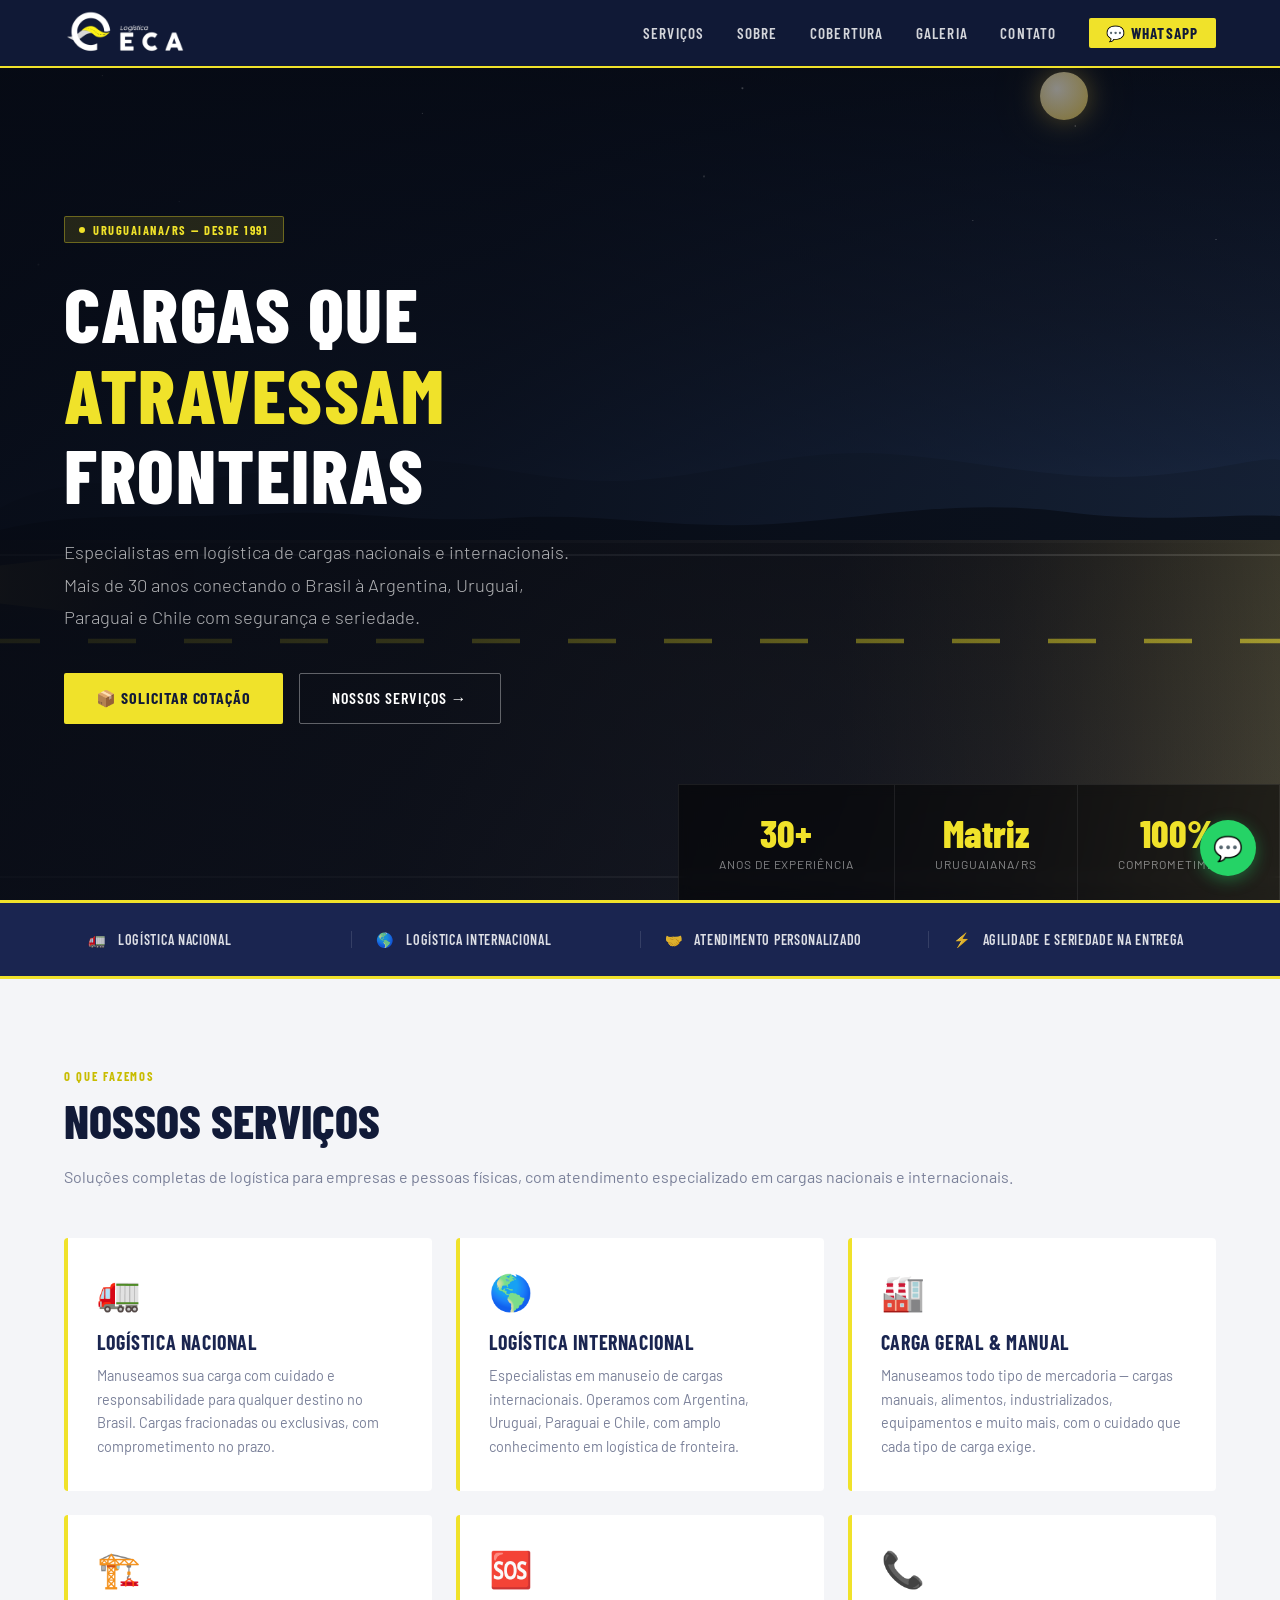
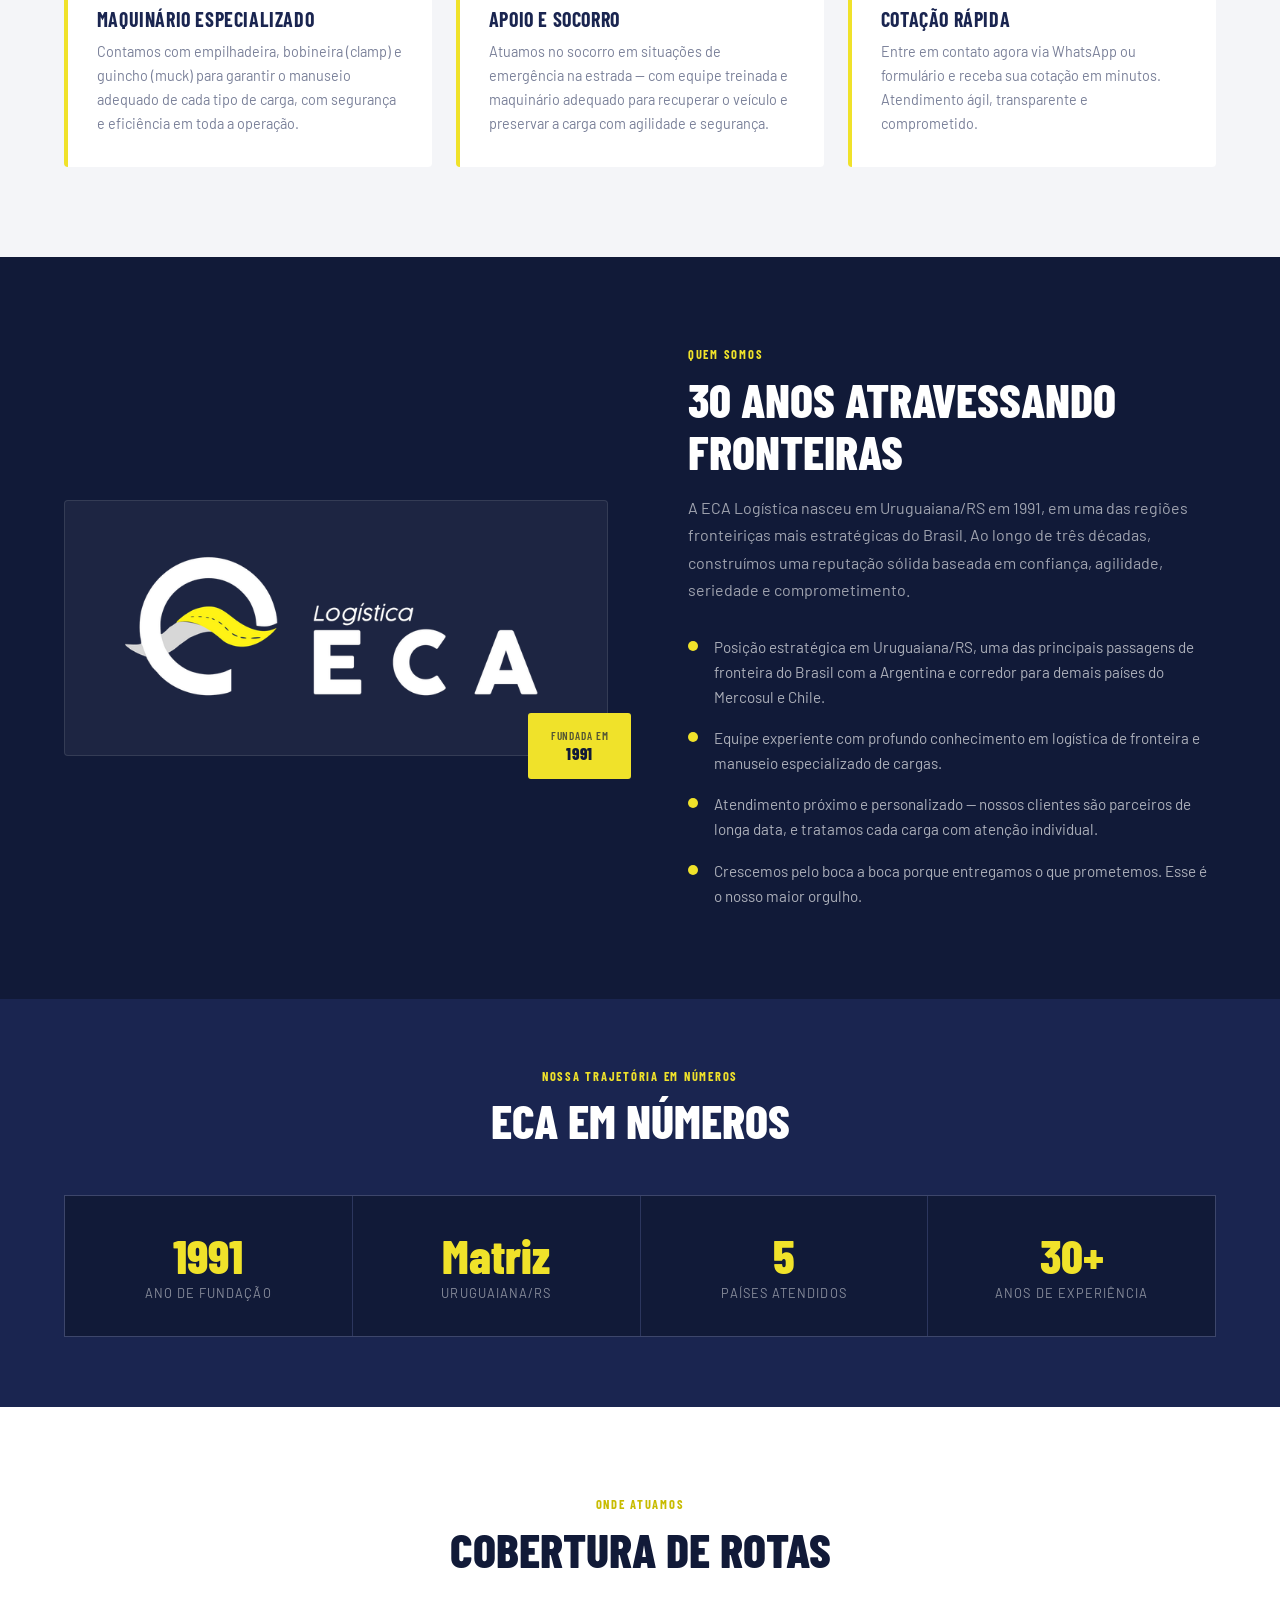
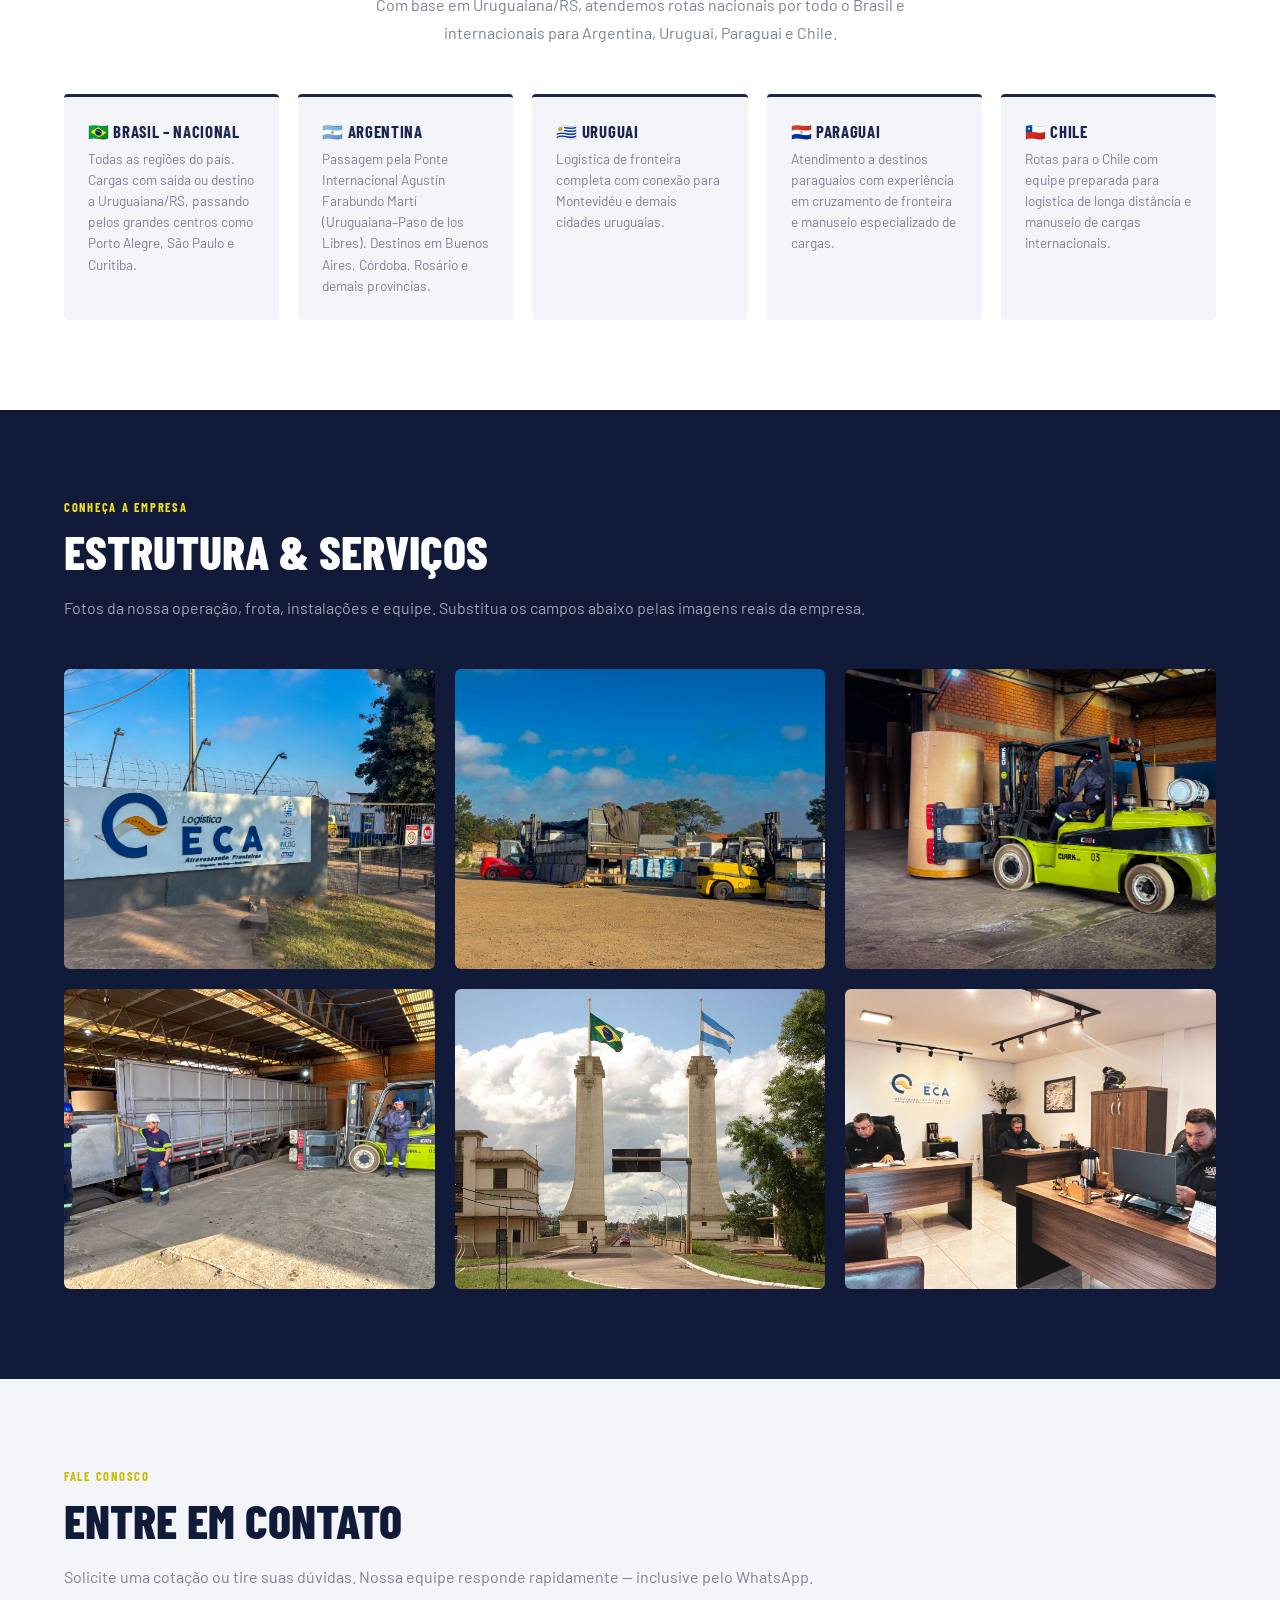
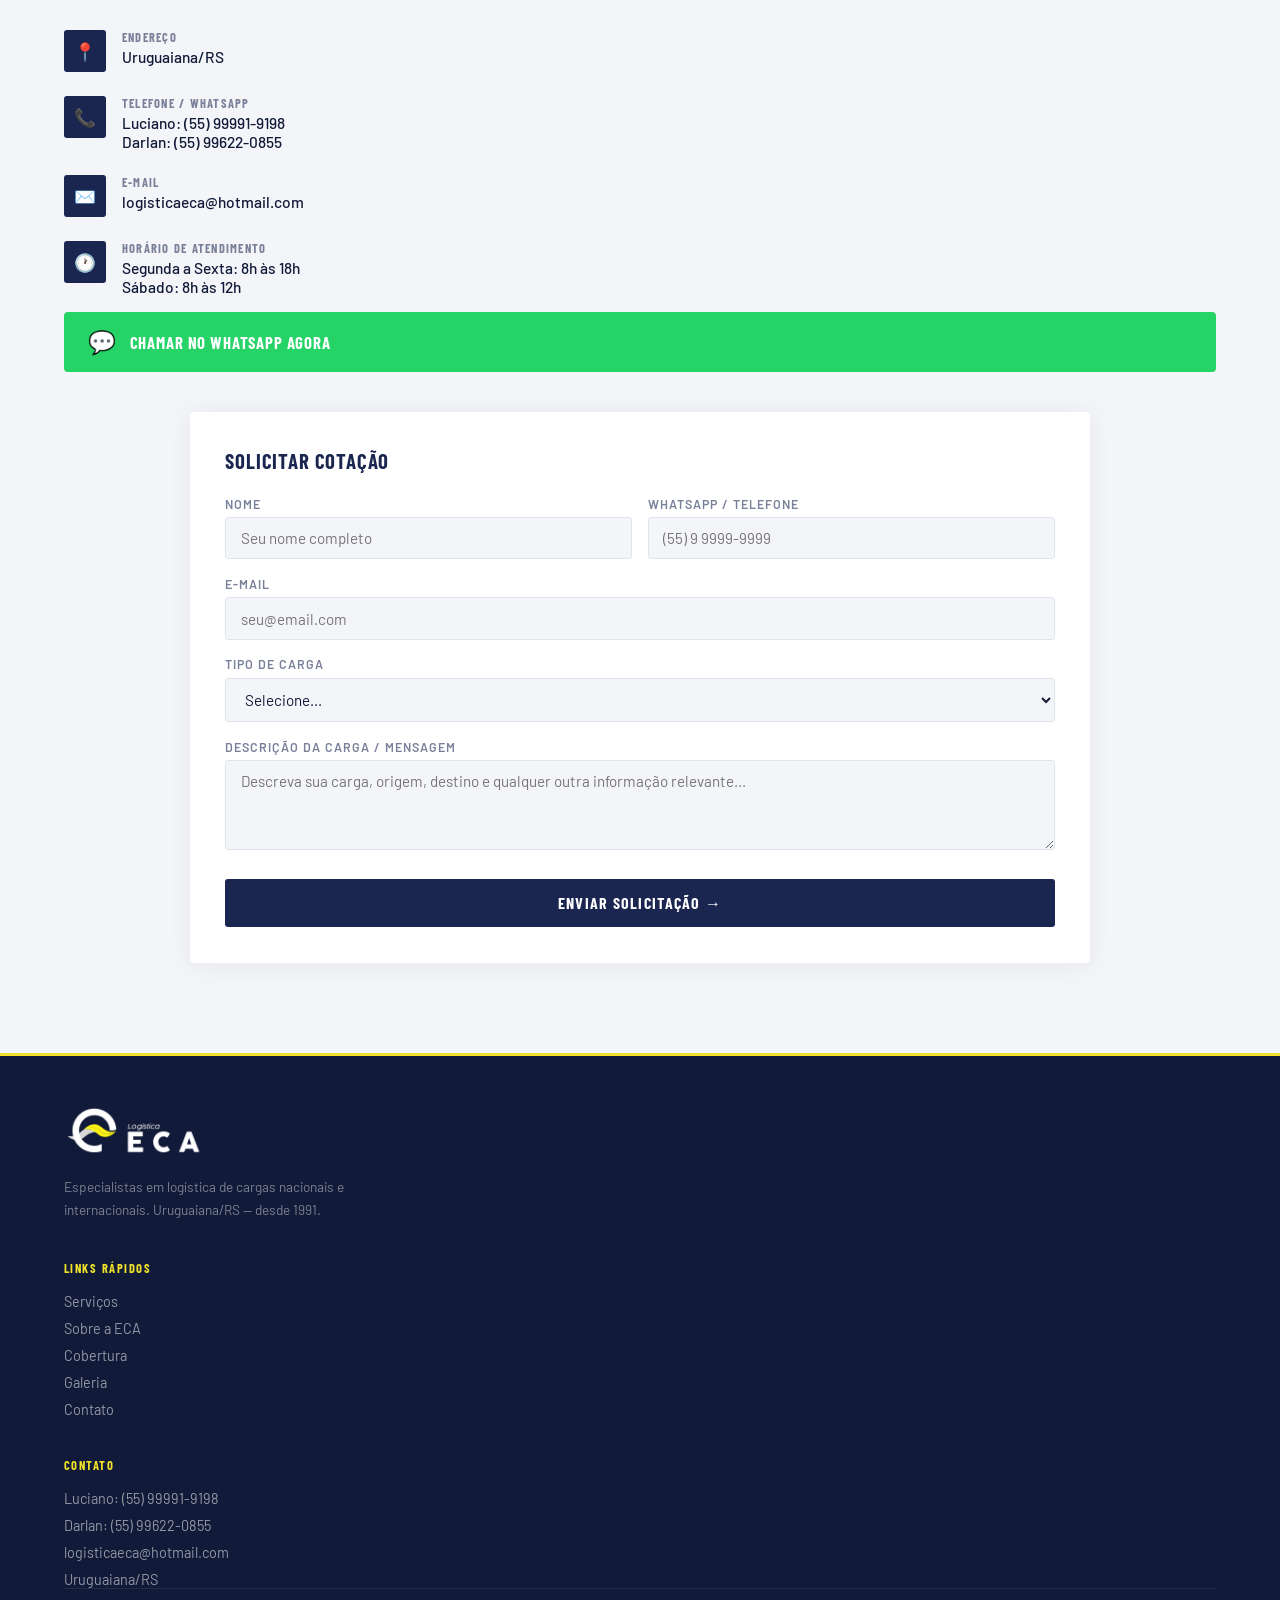
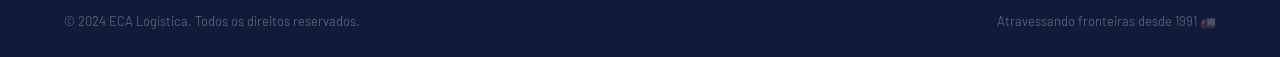
==== index.html @ 6922e38e "Update index.html" ====
<!DOCTYPE html>
<html lang="pt-BR">
<head>
<meta charset="UTF-8">
<meta name="viewport" content="width=device-width, initial-scale=1.0">
<title>ECA Logística – Atravessando Fronteiras desde 1991</title>
<link href="https://fonts.googleapis.com/css2?family=Barlow+Condensed:wght@400;600;700;800&family=Barlow:ital,wght@0,300;0,400;0,500;0,600;1,300&display=swap" rel="stylesheet">
<style>
  *, *::before, *::after { box-sizing: border-box; margin: 0; padding: 0; }
  :root {
    --navy: #1a2550;
    --navy-dark: #111a38;
    --navy-light: #253070;
    --yellow: #f0e22a;
    --yellow-dark: #c8bc00;
    --white: #ffffff;
    --text-muted: #7a8099;
    --bg-light: #f4f5f8;
  }
  html { scroll-behavior: smooth; }
  body { font-family: 'Barlow', sans-serif; color: var(--navy-dark); background: var(--white); overflow-x: hidden; }

  /* NAV */
  nav {
    position: fixed; top: 0; left: 0; right: 0; z-index: 100;
    background: rgba(17,26,56,0.97);
    backdrop-filter: blur(8px);
    display: flex; align-items: center; justify-content: space-between;
    padding: 0 5vw; height: 68px;
    border-bottom: 2px solid var(--yellow);
  }
  .nav-logo img { height: 44px; }
  .nav-links { display: flex; gap: 2rem; list-style: none; }
  .nav-links a { color: rgba(255,255,255,0.82); text-decoration: none; font-family: 'Barlow Condensed', sans-serif; font-size: 0.95rem; letter-spacing: 0.08em; text-transform: uppercase; font-weight: 600; transition: color 0.2s; }
  .nav-links a:hover { color: var(--yellow); }
  .nav-cta { background: var(--yellow); color: var(--navy-dark) !important; padding: 0.4rem 1.1rem; border-radius: 2px; font-weight: 700 !important; }
  .nav-cta:hover { background: var(--yellow-dark) !important; }

  /* HERO */
  .hero {
    min-height: 100vh;
    position: relative; overflow: hidden;
    display: flex; align-items: center;
    padding: 100px 5vw 60px;
    background: #0a0e1c;
  }

  /* Sky gradient - dusk */
  .hero-sky {
    position: absolute; inset: 0;
    background: linear-gradient(180deg,
      #060a14 0%,
      #0d1526 18%,
      #162035 35%,
      #1d2d4a 50%,
      #2b3d5c 62%,
      #4a5a72 70%,
      #7a6858 76%,
      #b07840 80%,
      #d08830 83%,
      #e89028 86%,
      #c06818 89%,
      #7a3010 93%,
      #2a1008 97%,
      #0a0e1c 100%
    );
  }

  /* Stars */
  .hero-stars {
    position: absolute; top: 0; left: 0; right: 0; height: 70%;
    background-image:
      radial-gradient(1px 1px at 8% 12%, rgba(255,255,255,0.85) 0%, transparent 100%),
      radial-gradient(1.5px 1.5px at 19% 6%, rgba(255,255,255,0.7) 0%, transparent 100%),
      radial-gradient(1px 1px at 33% 18%, rgba(255,255,255,0.9) 0%, transparent 100%),
      radial-gradient(1px 1px at 47% 4%, rgba(255,255,255,0.65) 0%, transparent 100%),
      radial-gradient(1.5px 1.5px at 58% 14%, rgba(255,255,255,0.8) 0%, transparent 100%),
      radial-gradient(1px 1px at 71% 9%, rgba(255,255,255,0.6) 0%, transparent 100%),
      radial-gradient(1px 1px at 84% 20%, rgba(255,255,255,0.75) 0%, transparent 100%),
      radial-gradient(1px 1px at 92% 7%, rgba(255,255,255,0.7) 0%, transparent 100%),
      radial-gradient(1px 1px at 14% 32%, rgba(255,255,255,0.5) 0%, transparent 100%),
      radial-gradient(1.5px 1.5px at 55% 28%, rgba(255,255,255,0.6) 0%, transparent 100%),
      radial-gradient(1px 1px at 76% 35%, rgba(255,255,255,0.45) 0%, transparent 100%),
      radial-gradient(1px 1px at 38% 10%, rgba(255,255,255,0.8) 0%, transparent 100%),
      radial-gradient(1px 1px at 95% 38%, rgba(255,255,255,0.5) 0%, transparent 100%),
      radial-gradient(1.5px 1.5px at 3% 42%, rgba(255,255,255,0.55) 0%, transparent 100%),
      radial-gradient(1px 1px at 27% 48%, rgba(255,255,255,0.35) 0%, transparent 100%);
  }

  /* Moon */
  .hero-moon {
    position: absolute;
    top: 8%; right: 15%;
    width: 48px; height: 48px;
    border-radius: 50%;
    background: radial-gradient(circle at 35% 35%, #fff9e8, #e8c848);
    box-shadow: 0 0 25px rgba(240,200,72,0.5), 0 0 55px rgba(240,200,72,0.2);
  }

  /* Hills silhouette */
  .hero-hills {
    position: absolute;
    bottom: 38%; left: 0; right: 0;
    height: 160px;
    pointer-events: none;
  }
  .hero-hills svg { width: 100%; height: 100%; }

  /* ── ROAD (lateral view, horizontal) ── */
  .hero-road {
    position: absolute;
    bottom: 0; left: 0; right: 0;
    height: 40%;
  }

  /* Asphalt */
  .road-asphalt {
    position: absolute; inset: 0;
    background: linear-gradient(180deg,
      #1c1c20 0%,
      #222226 35%,
      #282830 100%
    );
  }

  /* Top edge of road - subtle curb line */
  .road-asphalt::before {
    content: '';
    position: absolute;
    top: 0; left: 0; right: 0;
    height: 3px;
    background: linear-gradient(90deg, transparent, rgba(255,255,255,0.06) 20%, rgba(255,255,255,0.08) 50%, rgba(255,255,255,0.06) 80%, transparent);
  }

  /* White edge line (shoulder) - top of road */
  .road-line-top {
    position: absolute;
    top: 4%; left: 0; right: 0;
    height: 2px;
    background: rgba(255,255,255,0.20);
  }

  /* White edge line bottom */
  .road-line-bottom {
    position: absolute;
    bottom: 6%; left: 0; right: 0;
    height: 2px;
    background: rgba(255,255,255,0.14);
  }

  /* Center dashes - HORIZONTAL, scrolling right to left */
  .road-dashes {
    position: absolute;
    top: 28%; transform: translateY(-50%);
    left: 0; right: 0;
    height: 5px;
    overflow: hidden;
  }
  .road-dashes::before {
    content: '';
    position: absolute;
    top: 0; left: -200px; right: 0;
    height: 100%;
    background: repeating-linear-gradient(
      90deg,
      var(--yellow) 0px, var(--yellow) 48px,
      transparent 48px, transparent 96px
    );
    animation: dashScrollH 0.55s linear infinite;
    opacity: 0.88;
  }
  @keyframes dashScrollH {
    0%   { transform: translateX(0); }
    100% { transform: translateX(-96px); }
  }

  /* Headlight glow on road surface ahead of truck */
  .road-headlight-glow {
    position: absolute;
    top: 0; bottom: 0;
    right: 0;
    width: 35%;
    background: linear-gradient(90deg,
      transparent 0%,
      rgba(255,210,80,0.06) 40%,
      rgba(255,220,100,0.14) 70%,
      rgba(255,230,120,0.22) 100%
    );
  }

  /* ── TRUCK ── */
  .truck-scene {
    position: absolute;
    bottom: 29%;
    left: -520px;
    width: 480px;
    animation: truckDriveH 13s linear infinite;
    filter: drop-shadow(0 8px 18px rgba(0,0,0,0.75)) drop-shadow(2px 0 10px rgba(255,180,60,0.2));
  }

  @keyframes truckDriveH {
    0%   { left: -520px; }
    100% { left: 105%; }
  }

  /* Headlight cone projecting forward (to the right) */
  .truck-headlight-beam {
    position: absolute;
    right: -220px;
    top: 22%;
    width: 240px;
    height: 80px;
    background: linear-gradient(90deg,
      rgba(255,230,110,0.5) 0%,
      rgba(255,218,90,0.22) 30%,
      rgba(255,200,70,0.08) 65%,
      transparent 100%
    );
    clip-path: polygon(0 35%, 100% 0%, 100% 100%, 0 65%);
    animation: beamPulse 0.14s ease-in-out infinite alternate;
  }
  @keyframes beamPulse { from { opacity: 0.85; } to { opacity: 1; } }

  /* Wheel spin */
  .wheel-spin {
    animation: spinW 0.3s linear infinite;
    transform-origin: center center;
  }
  @keyframes spinW { from { transform: rotate(0deg); } to { transform: rotate(360deg); } }

  /* Hero overlay for text readability */
  .hero-overlay {
    position: absolute; inset: 0;
    background: linear-gradient(100deg,
      rgba(6,10,20,0.92) 0%,
      rgba(6,10,20,0.78) 38%,
      rgba(6,10,20,0.25) 100%
    );
  }

  .hero-content { position: relative; z-index: 2; max-width: 640px; }
  .hero-badge { display: inline-flex; align-items: center; gap: 0.5rem; background: rgba(240,226,42,0.12); border: 1px solid rgba(240,226,42,0.35); color: var(--yellow); font-family: "Barlow Condensed", sans-serif; font-size: 0.78rem; letter-spacing: 0.12em; text-transform: uppercase; padding: 0.35rem 0.9rem; border-radius: 2px; margin-bottom: 1.8rem; font-weight: 700; }
  .hero-badge::before { content: ""; display: block; width: 6px; height: 6px; border-radius: 50%; background: var(--yellow); }
  .hero h1 { font-family: "Barlow Condensed", sans-serif; font-size: clamp(2.8rem, 6vw, 5rem); font-weight: 800; color: var(--white); line-height: 1.05; margin-bottom: 1.4rem; text-transform: uppercase; letter-spacing: 0.02em; }
  .hero h1 span { color: var(--yellow); }
  .hero p { font-size: clamp(1rem, 2vw, 1.15rem); color: rgba(255,255,255,0.68); line-height: 1.75; margin-bottom: 2.5rem; max-width: 520px; font-weight: 300; }
  .hero-actions { display: flex; gap: 1rem; flex-wrap: wrap; }
  .btn-primary { display: inline-flex; align-items: center; gap: 0.5rem; background: var(--yellow); color: var(--navy-dark); font-family: "Barlow Condensed", sans-serif; font-weight: 700; font-size: 1rem; letter-spacing: 0.06em; text-transform: uppercase; padding: 0.9rem 2rem; text-decoration: none; border-radius: 2px; transition: background 0.2s, transform 0.15s; }
  .btn-primary:hover { background: var(--yellow-dark); transform: translateY(-2px); }
  .btn-outline { display: inline-flex; align-items: center; gap: 0.5rem; background: transparent; border: 1.5px solid rgba(255,255,255,0.35); color: var(--white); font-family: "Barlow Condensed", sans-serif; font-weight: 600; font-size: 1rem; letter-spacing: 0.06em; text-transform: uppercase; padding: 0.9rem 2rem; text-decoration: none; border-radius: 2px; transition: border-color 0.2s, color 0.2s; }
  .btn-outline:hover { border-color: var(--yellow); color: var(--yellow); }
  .hero-stats { position: absolute; bottom: 0; right: 0; z-index: 2; display: flex; background: rgba(0,0,0,0.5); border-top: 1px solid rgba(255,255,255,0.08); border-left: 1px solid rgba(255,255,255,0.08); backdrop-filter: blur(6px); }
  .hero-stat { padding: 1.8rem 2.5rem; border-right: 1px solid rgba(255,255,255,0.08); text-align: center; }
  .hero-stat strong { display: block; font-family: "Barlow Condensed", sans-serif; font-size: 2.4rem; font-weight: 800; color: var(--yellow); line-height: 1; }
  .hero-stat span { font-size: 0.75rem; color: rgba(255,255,255,0.5); letter-spacing: 0.08em; text-transform: uppercase; font-weight: 400; display: block; margin-top: 0.3rem; }

  /* STRIP */
  .strip { background: var(--navy); padding: 28px 5vw; display: flex; gap: 0; overflow-x: auto; border-top: 3px solid var(--yellow); border-bottom: 3px solid var(--yellow); }
  .strip-item { display: flex; align-items: center; gap: 0.7rem; flex: 1; min-width: 160px; padding: 0 1.5rem; border-right: 1px solid rgba(255,255,255,0.12); }
  .strip-item:last-child { border-right: none; }
  .strip-icon { font-size: 1.5rem; flex-shrink: 0; }
  .strip-item span { font-family: 'Barlow Condensed', sans-serif; font-weight: 600; font-size: 0.88rem; text-transform: uppercase; letter-spacing: 0.05em; color: rgba(255,255,255,0.85); }

  /* SECTIONS */
  section { padding: 90px 5vw; }
  .section-label { font-family: 'Barlow Condensed', sans-serif; font-size: 0.78rem; letter-spacing: 0.14em; text-transform: uppercase; font-weight: 700; color: var(--yellow-dark); margin-bottom: 0.7rem; }
  .section-title { font-family: 'Barlow Condensed', sans-serif; font-size: clamp(2rem, 4vw, 3rem); font-weight: 800; color: var(--navy-dark); text-transform: uppercase; line-height: 1.1; margin-bottom: 1rem; }
  .section-title.light { color: var(--white); }
  .section-label.light { color: var(--yellow); }
  .section-sub { color: var(--text-muted); font-size: 1rem; line-height: 1.7; }
  .section-sub.light { color: rgba(255,255,255,0.6); }

  /* SERVIÇOS */
  #servicos { background: var(--bg-light); }
  .services-grid { display: grid; grid-template-columns: repeat(3, 1fr); gap: 1.5rem; margin-top: 3rem; }
  .service-card { background: var(--white); border-radius: 4px; padding: 2rem 1.8rem; border-left: 4px solid var(--yellow); transition: transform 0.2s, box-shadow 0.2s; }
  .service-card:hover { transform: translateY(-4px); box-shadow: 0 12px 32px rgba(26,37,80,0.12); }
  .service-icon { font-size: 2.2rem; margin-bottom: 1rem; display: block; }
  .service-card h3 { font-family: 'Barlow Condensed', sans-serif; font-size: 1.25rem; font-weight: 700; text-transform: uppercase; color: var(--navy); margin-bottom: 0.6rem; letter-spacing: 0.03em; }
  .service-card p { font-size: 0.9rem; color: var(--text-muted); line-height: 1.65; }

  /* SOBRE */
  #sobre { background: var(--navy-dark); display: grid; grid-template-columns: 1fr 1fr; gap: 5vw; align-items: center; padding: 90px 5vw; }
  .sobre-logo-block { background: rgba(255,255,255,0.05); border: 1px solid rgba(255,255,255,0.1); border-radius: 4px; padding: 3rem; display: flex; align-items: center; justify-content: center; position: relative; }
  .sobre-logo-block img { max-width: 100%; max-height: 180px; }
  .sobre-badge { position: absolute; bottom: -1.5rem; right: -1.5rem; background: var(--yellow); color: var(--navy-dark); font-family: 'Barlow Condensed', sans-serif; font-weight: 800; font-size: 1.05rem; text-transform: uppercase; letter-spacing: 0.05em; padding: 1rem 1.4rem; border-radius: 3px; line-height: 1.2; text-align: center; }
  .sobre-badge small { display: block; font-size: 0.7rem; font-weight: 600; letter-spacing: 0.08em; opacity: 0.7; }
  .sobre-text { padding-left: 1rem; }
  .sobre-items { margin-top: 2rem; display: flex; flex-direction: column; gap: 1rem; }
  .sobre-item { display: flex; gap: 1rem; align-items: flex-start; }
  .sobre-dot { width: 10px; height: 10px; background: var(--yellow); border-radius: 50%; flex-shrink: 0; margin-top: 6px; }
  .sobre-item p { color: rgba(255,255,255,0.65); font-size: 0.95rem; line-height: 1.65; }

  /* DESTAQUES */
  #destaques { background: var(--navy); padding: 70px 5vw; }
  .destaques-grid { display: grid; grid-template-columns: repeat(4, 1fr); gap: 1px; background: rgba(255,255,255,0.08); margin-top: 3rem; border: 1px solid rgba(255,255,255,0.08); }
  .dest-item { background: var(--navy-dark); padding: 2.2rem 1.8rem; text-align: center; }
  .dest-number { font-family: 'Barlow Condensed', sans-serif; font-size: 3rem; font-weight: 800; color: var(--yellow); line-height: 1; }
  .dest-label { font-size: 0.8rem; color: rgba(255,255,255,0.5); letter-spacing: 0.08em; text-transform: uppercase; margin-top: 0.4rem; }

  /* COBERTURA */
  #cobertura { background: var(--white); text-align: center; }
  .cobertura-intro { max-width: 560px; margin: 0 auto; }
  .cobertura-grid { display: grid; grid-template-columns: repeat(auto-fit, minmax(200px, 1fr)); gap: 1.2rem; margin-top: 3rem; text-align: left; }
  .cob-card { background: var(--bg-light); border-radius: 4px; padding: 1.5rem; border-top: 3px solid var(--navy); transition: border-color 0.2s; }
  .cob-card:hover { border-color: var(--yellow-dark); }
  .cob-card h4 { font-family: 'Barlow Condensed', sans-serif; font-weight: 700; font-size: 1.05rem; text-transform: uppercase; letter-spacing: 0.04em; color: var(--navy); margin-bottom: 0.4rem; }
  .cob-card p { font-size: 0.85rem; color: var(--text-muted); line-height: 1.55; }

  /* CONTATO */
  #contato { background: var(--bg-light); }
  .contato-wrap{
    display:flex;
    flex-direction:column;
    gap:40px;
    margin-top:40px;
}

.contact-info{
    width:100%;
}

.contact-form{
    width:100%;
    max-width:900px;
    margin:0 auto;
}
  .contact-info { display: flex; flex-direction: column; gap: 1.5rem; }
  .contact-item { display: flex; gap: 1rem; align-items: flex-start; }
  .contact-icon { width: 42px; height: 42px; background: var(--navy); border-radius: 3px; display: flex; align-items: center; justify-content: center; font-size: 1.1rem; flex-shrink: 0; }
  .contact-item h4 { font-family: 'Barlow Condensed', sans-serif; font-size: 0.78rem; text-transform: uppercase; letter-spacing: 0.1em; font-weight: 700; color: var(--text-muted); margin-bottom: 0.2rem; }
  .contact-item a, .contact-item p { color: var(--navy-dark); text-decoration: none; font-weight: 500; font-size: 0.97rem; }
  .contact-item a:hover { color: var(--navy-light); text-decoration: underline; }
  .contact-form { background: var(--white); border-radius: 4px; padding: 2.2rem; box-shadow: 0 2px 24px rgba(26,37,80,0.07); }
  .contact-form h3 { font-family: 'Barlow Condensed', sans-serif; font-size: 1.3rem; font-weight: 700; text-transform: uppercase; letter-spacing: 0.04em; color: var(--navy); margin-bottom: 1.5rem; }
  .form-group { margin-bottom: 1.1rem; }
  .form-group label { display: block; font-size: 0.78rem; text-transform: uppercase; letter-spacing: 0.08em; font-weight: 600; color: var(--text-muted); margin-bottom: 0.4rem; }
  .form-group input, .form-group select, .form-group textarea { width: 100%; padding: 0.7rem 0.9rem; border: 1.5px solid #e2e4ed; border-radius: 3px; font-family: 'Barlow', sans-serif; font-size: 0.95rem; color: var(--navy-dark); background: var(--bg-light); outline: none; transition: border-color 0.2s; }
  .form-group input:focus, .form-group select:focus, .form-group textarea:focus { border-color: var(--navy); background: var(--white); }
  .form-group textarea { resize: vertical; min-height: 90px; }
  .form-row { display: grid; grid-template-columns: 1fr 1fr; gap: 1rem; }
  .btn-submit { width: 100%; background: var(--navy); color: var(--white); border: none; cursor: pointer; font-family: 'Barlow Condensed', sans-serif; font-weight: 700; font-size: 1rem; letter-spacing: 0.08em; text-transform: uppercase; padding: 0.9rem; border-radius: 3px; transition: background 0.2s; margin-top: 0.5rem; }
  .btn-submit:hover { background: var(--navy-light); }
  .whatsapp-cta { display: flex; align-items: center; gap: 0.8rem; background: #25d366; color: white; text-decoration: none; padding: 1rem 1.5rem; border-radius: 4px; font-family: 'Barlow Condensed', sans-serif; font-weight: 700; font-size: 1.05rem; text-transform: uppercase; letter-spacing: 0.05em; transition: background 0.2s, transform 0.15s; margin-top: 1rem; }
  .whatsapp-cta:hover { background: #1ebe5a; transform: translateY(-2px); }
  .whatsapp-cta .wa-icon { font-size: 1.4rem; }


  /* ── GALERIA ── */
  #galeria { background: var(--navy-dark); padding: 90px 5vw; }

  .galeria-grid {
  display: grid;
  grid-template-columns: repeat(3, 1fr);
  gap: 20px;
  margin-top: 3rem;
}

.gal-card {
  position: relative;
  overflow: hidden;
  border-radius: 6px;
  background: #1a2445;
  height: 300px;
}

.gal-card img{
  width:100%;
  height:100%;
  object-fit:cover;
  display:block;
}

  /* Featured card takes 2 columns */
  .gal-card.featured {
    grid-column: span 2;
    aspect-ratio: 16/9;
  }

  .gal-card-inner {
    width: 100%; height: 100%;
    display: flex; align-items: center; justify-content: center;
    flex-direction: column;
    gap: 0.6rem;
    background: linear-gradient(135deg, #1a2548 0%, #0e1830 100%);
    border: 2px dashed rgba(255,255,255,0.1);
    transition: border-color 0.2s, background 0.2s;
    position: relative;
  }

  .gal-card:hover .gal-card-inner {
    border-color: rgba(240,226,42,0.3);
    background: linear-gradient(135deg, #1e2c54 0%, #12203c 100%);
  }

  .gal-card-inner .gal-icon { font-size: 2.2rem; opacity: 0.5; }
  .gal-card-inner .gal-label {
    font-family: 'Barlow Condensed', sans-serif;
    font-size: 0.75rem;
    font-weight: 600;
    text-transform: uppercase;
    letter-spacing: 0.1em;
    color: rgba(255,255,255,0.35);
    text-align: center;
    padding: 0 1rem;
  }
  .gal-card-inner .gal-sublabel {
    font-size: 0.68rem;
    color: rgba(255,255,255,0.2);
    font-style: italic;
  }

  /* Yellow accent on bottom */
  .gal-card-inner::after {
    content: '';
    position: absolute;
    bottom: 0; left: 0; right: 0;
    height: 3px;
    background: var(--yellow);
    opacity: 0.35;
    transition: opacity 0.2s;
  }
  .gal-card:hover .gal-card-inner::after { opacity: 0.7; }

  .galeria-note {
    margin-top: 1.5rem;
    text-align: center;
    font-size: 0.82rem;
    color: rgba(255,255,255,0.3);
    font-style: italic;
  }

  @media (max-width: 768px) {
    .galeria-grid { grid-template-columns: repeat(2, 1fr); }
    .gal-card.featured { grid-column: span 2; }
  }

  /* FOOTER */
  footer { background: var(--navy-dark); padding: 50px 5vw 28px; border-top: 3px solid var(--yellow); }
  .footer-top{
    display:flex;
    flex-direction:column;
    gap:40px;
}
  .footer-brand img { height: 50px; margin-bottom: 1rem; }
  .footer-brand p { font-size: 0.85rem; color: rgba(255,255,255,0.45); line-height: 1.7; max-width: 280px; }
  .footer-col h5 { font-family: 'Barlow Condensed', sans-serif; font-size: 0.78rem; letter-spacing: 0.12em; text-transform: uppercase; font-weight: 700; color: var(--yellow); margin-bottom: 1rem; }
  .footer-col ul { list-style: none; display: flex; flex-direction: column; gap: 0.5rem; }
  .footer-col a { color: rgba(255,255,255,0.55); text-decoration: none; font-size: 0.9rem; transition: color 0.2s; }
  .footer-col a:hover { color: var(--white); }
  .footer-bottom { border-top: 1px solid rgba(255,255,255,0.08); padding-top: 1.5rem; display: flex; align-items: center; justify-content: space-between; flex-wrap: wrap; gap: 0.5rem; }
  .footer-bottom p { font-size: 0.8rem; color: rgba(255,255,255,0.3); }

  /* FLOATING WA */
  .floating-wa { position: fixed; bottom: 24px; right: 24px; z-index: 999; background: #25d366; color: white; width: 56px; height: 56px; border-radius: 50%; display: flex; align-items: center; justify-content: center; font-size: 1.5rem; text-decoration: none; box-shadow: 0 4px 16px rgba(37,211,102,0.4); transition: transform 0.2s; }
  .floating-wa:hover { transform: scale(1.1); }

  /* ANIMATIONS */
  @keyframes fadeUp { from { opacity: 0; transform: translateY(30px); } to { opacity: 1; transform: translateY(0); } }
  .hero-badge { animation: fadeUp 0.6s ease both; }
  .hero h1 { animation: fadeUp 0.6s 0.15s ease both; }
  .hero p { animation: fadeUp 0.6s 0.3s ease both; }
  .hero-actions { animation: fadeUp 0.6s 0.45s ease both; }

  /* RESPONSIVE */
  @media (max-width: 768px) {
    nav { padding: 0 4vw; }
    .nav-links { display: none; }
    #sobre { grid-template-columns: 1fr; }
    .sobre-visual { display: none; }
    .contato-wrap { grid-template-columns: 1fr; gap: 2rem; }
    .footer-top { grid-template-columns: 1fr; gap: 2rem; }
    .destaques-grid { grid-template-columns: repeat(2, 1fr); }
    .hero-stats { position: static; margin-top: 3rem; }
    .form-row { grid-template-columns: 1fr; }
    .truck-scene { width: 280px; }
  }
</style>
</head>
<body>

<!-- NAV -->
<nav>
  <div class="nav-logo">
    <img src="[data-uri]" alt="ECA Logística">
  </div>
  <ul class="nav-links">
    <li><a href="#servicos">Serviços</a></li>
    <li><a href="#sobre">Sobre</a></li>
    <li><a href="#cobertura">Cobertura</a></li>
    <li><a href="#galeria">Galeria</a></li><li><a href="#contato">Contato</a></li>
    <li><a href="https://wa.me/5555999919198" class="nav-cta">💬 WhatsApp</a></li>
  </ul>
</nav>

<!-- HERO -->
<section class="hero" id="inicio">

  <!-- Sky, stars, moon -->
  <div class="hero-sky"></div>
  <div class="hero-stars"></div>
  <div class="hero-moon"></div>

  <!-- Hills silhouette -->
  <div class="hero-hills">
    <svg viewBox="0 0 1440 160" preserveAspectRatio="none" xmlns="http://www.w3.org/2000/svg">
      <path d="M0,110 C70,75 150,88 240,80 C330,72 390,56 480,62 C570,68 630,88 720,82 C810,76 900,50 1000,56 C1100,62 1190,84 1290,78 C1370,73 1420,58 1440,62 L1440,160 L0,160 Z" fill="#1a2840" opacity="0.85"/>
      <path d="M0,132 C90,112 180,122 290,116 C400,110 460,126 570,120 C680,114 760,132 870,126 C980,120 1080,100 1200,114 C1300,126 1380,115 1440,118 L1440,160 L0,160 Z" fill="#0d1522"/>
    </svg>
  </div>

  <!-- Road (lateral, horizontal) -->
  <div class="hero-road">
    <div class="road-asphalt"></div>
    <div class="road-line-top"></div>
    <div class="road-line-bottom"></div>
    <div class="road-dashes"></div>
    <div class="road-headlight-glow"></div>
  </div>

  <!-- TRUCK driving left → right on the road -->
  <div class="truck-scene">
    <div class="truck-headlight-beam"></div>
    <svg viewBox="0 0 480 118" xmlns="http://www.w3.org/2000/svg">
      <defs>
        <linearGradient id="trlBody" x1="0" y1="0" x2="0" y2="1">
          <stop offset="0%" stop-color="#2e4070"/>
          <stop offset="28%" stop-color="#1e2e54"/>
          <stop offset="100%" stop-color="#0e1a38"/>
        </linearGradient>
        <linearGradient id="cabBody" x1="0" y1="0" x2="0" y2="1">
          <stop offset="0%" stop-color="#304272"/>
          <stop offset="45%" stop-color="#1e2e58"/>
          <stop offset="100%" stop-color="#0c1830"/>
        </linearGradient>
        <linearGradient id="cabFront" x1="0" y1="0" x2="1" y2="0">
          <stop offset="0%" stop-color="#080e20"/>
          <stop offset="100%" stop-color="#142240"/>
        </linearGradient>
        <radialGradient id="whl" cx="50%" cy="40%" r="58%">
          <stop offset="0%" stop-color="#383838"/>
          <stop offset="100%" stop-color="#0e0e0e"/>
        </radialGradient>
        <radialGradient id="hub" cx="48%" cy="38%" r="58%">
          <stop offset="0%" stop-color="#999"/>
          <stop offset="65%" stop-color="#555"/>
          <stop offset="100%" stop-color="#2a2a2a"/>
        </radialGradient>
        <linearGradient id="chrome" x1="0" y1="0" x2="0" y2="1">
          <stop offset="0%" stop-color="#bbb"/>
          <stop offset="50%" stop-color="#eee"/>
          <stop offset="100%" stop-color="#888"/>
        </linearGradient>
        <linearGradient id="glass" x1="0" y1="0" x2="1" y2="1">
          <stop offset="0%" stop-color="#4060a0" stop-opacity="0.9"/>
          <stop offset="45%" stop-color="#6888c0" stop-opacity="0.7"/>
          <stop offset="100%" stop-color="#2a3c6a" stop-opacity="0.95"/>
        </linearGradient>
        <radialGradient id="hlGlow" cx="50%" cy="50%" r="50%">
          <stop offset="0%" stop-color="#fff8e0"/>
          <stop offset="55%" stop-color="#ffd060" stop-opacity="0.7"/>
          <stop offset="100%" stop-color="#ffaa20" stop-opacity="0"/>
        </radialGradient>
        <filter id="glow">
          <feGaussianBlur stdDeviation="2.5" result="blur"/>
          <feMerge><feMergeNode in="blur"/><feMergeNode in="SourceGraphic"/></feMerge>
        </filter>
      </defs>

      <!-- ═══ TRAILER ═══ -->
      <rect x="2" y="12" width="298" height="80" rx="3" fill="url(#trlBody)"/>
      <!-- Top highlight -->
      <rect x="2" y="12" width="298" height="3.5" rx="2" fill="rgba(255,255,255,0.13)"/>
      <!-- Bottom shadow -->
      <rect x="2" y="89" width="298" height="3" fill="rgba(0,0,0,0.45)"/>

      <!-- Horizontal ribs on trailer side -->
      <line x1="2" y1="38" x2="300" y2="38" stroke="rgba(255,255,255,0.055)" stroke-width="1"/>
      <line x1="2" y1="62" x2="300" y2="62" stroke="rgba(255,255,255,0.045)" stroke-width="1"/>

      <!-- Vertical panel lines -->
      <line x1="60"  y1="12" x2="60"  y2="92" stroke="rgba(255,255,255,0.05)" stroke-width="1"/>
      <line x1="120" y1="12" x2="120" y2="92" stroke="rgba(255,255,255,0.05)" stroke-width="1"/>
      <line x1="180" y1="12" x2="180" y2="92" stroke="rgba(255,255,255,0.05)" stroke-width="1"/>
      <line x1="240" y1="12" x2="240" y2="92" stroke="rgba(255,255,255,0.05)" stroke-width="1"/>

      <!-- Rear door outline -->
      <rect x="4" y="14" width="50" height="76" rx="1" fill="none" stroke="rgba(255,255,255,0.09)" stroke-width="1"/>
      <line x1="29" y1="14" x2="29" y2="90" stroke="rgba(255,255,255,0.06)" stroke-width="0.8"/>
      <!-- Hinges -->
      <rect x="3" y="22" width="3" height="5" rx="1" fill="rgba(200,200,200,0.22)"/>
      <rect x="3" y="68" width="3" height="5" rx="1" fill="rgba(200,200,200,0.22)"/>

      <!-- Rear lights -->
      <rect x="0" y="17" width="4" height="13" rx="1" fill="#cc1800"/>
      <rect x="0" y="73" width="4" height="13" rx="1" fill="#cc1800"/>
      <!-- Amber reflectors -->
      <rect x="0" y="32" width="4" height="6" rx="1" fill="#ff9900" opacity="0.8"/>
      <rect x="0" y="66" width="4" height="6" rx="1" fill="#ff9900" opacity="0.8"/>

      <!-- Underframe -->
      <rect x="8" y="91" width="282" height="7" rx="1" fill="#090e1e"/>
      <!-- Chassis rail -->
      <rect x="18" y="91" width="264" height="3" fill="#111c34"/>
      <!-- Kingpin -->
      <rect x="262" y="88" width="22" height="8" rx="2" fill="#1a1a2a"/>
      <rect x="266" y="90" width="14" height="4" rx="1" fill="#282838"/>
      <!-- Landing gear -->
      <rect x="242" y="91" width="5" height="16" fill="#182238"/>
      <rect x="253" y="91" width="5" height="16" fill="#182238"/>
      <rect x="239" y="104" width="22" height="4" rx="1" fill="#111"/>

      <!-- ═══ TRAILER WHEELS ═══ -->
      <!-- Front pair -->
      <g transform="translate(56,104)">
        <g class="wheel-spin">
          <circle r="14" fill="url(#whl)" stroke="#080808" stroke-width="1.5"/>
          <circle r="9.5" fill="#1e1e1e"/>
          <circle r="5.5" fill="url(#hub)"/>
          <circle r="1.8" fill="#aaa"/>
          <circle cx="0" cy="-7.5" r="1.6" fill="#888"/><circle cx="6.5" cy="-3.8" r="1.6" fill="#888"/><circle cx="6.5" cy="3.8" r="1.6" fill="#888"/>
          <circle cx="0" cy="7.5" r="1.6" fill="#888"/><circle cx="-6.5" cy="3.8" r="1.6" fill="#888"/><circle cx="-6.5" cy="-3.8" r="1.6" fill="#888"/>
        </g>
      </g>
      <g transform="translate(82,104)">
        <g class="wheel-spin">
          <circle r="14" fill="url(#whl)" stroke="#080808" stroke-width="1.5"/>
          <circle r="9.5" fill="#1e1e1e"/>
          <circle r="5.5" fill="url(#hub)"/>
          <circle r="1.8" fill="#aaa"/>
          <circle cx="0" cy="-7.5" r="1.6" fill="#888"/><circle cx="6.5" cy="-3.8" r="1.6" fill="#888"/><circle cx="6.5" cy="3.8" r="1.6" fill="#888"/>
          <circle cx="0" cy="7.5" r="1.6" fill="#888"/><circle cx="-6.5" cy="3.8" r="1.6" fill="#888"/><circle cx="-6.5" cy="-3.8" r="1.6" fill="#888"/>
        </g>
      </g>
      <!-- Rear pair -->
      <g transform="translate(198,104)">
        <g class="wheel-spin">
          <circle r="14" fill="url(#whl)" stroke="#080808" stroke-width="1.5"/>
          <circle r="9.5" fill="#1e1e1e"/>
          <circle r="5.5" fill="url(#hub)"/>
          <circle r="1.8" fill="#aaa"/>
          <circle cx="0" cy="-7.5" r="1.6" fill="#888"/><circle cx="6.5" cy="-3.8" r="1.6" fill="#888"/><circle cx="6.5" cy="3.8" r="1.6" fill="#888"/>
          <circle cx="0" cy="7.5" r="1.6" fill="#888"/><circle cx="-6.5" cy="3.8" r="1.6" fill="#888"/><circle cx="-6.5" cy="-3.8" r="1.6" fill="#888"/>
        </g>
      </g>
      <g transform="translate(224,104)">
        <g class="wheel-spin">
          <circle r="14" fill="url(#whl)" stroke="#080808" stroke-width="1.5"/>
          <circle r="9.5" fill="#1e1e1e"/>
          <circle r="5.5" fill="url(#hub)"/>
          <circle r="1.8" fill="#aaa"/>
          <circle cx="0" cy="-7.5" r="1.6" fill="#888"/><circle cx="6.5" cy="-3.8" r="1.6" fill="#888"/><circle cx="6.5" cy="3.8" r="1.6" fill="#888"/>
          <circle cx="0" cy="7.5" r="1.6" fill="#888"/><circle cx="-6.5" cy="3.8" r="1.6" fill="#888"/><circle cx="-6.5" cy="-3.8" r="1.6" fill="#888"/>
        </g>
      </g>

      <!-- ═══ CAB ═══ -->
      <rect x="296" y="8" width="118" height="84" rx="6" fill="url(#cabBody)"/>
      <!-- Top highlight -->
      <rect x="296" y="8" width="118" height="4" rx="3" fill="rgba(255,255,255,0.15)"/>
      <!-- Bottom -->
      <rect x="296" y="89" width="118" height="3" fill="rgba(0,0,0,0.38)"/>

      <!-- Cab front face -->
      <rect x="400" y="12" width="14" height="80" rx="4" fill="url(#cabFront)"/>

      <!-- Windshield -->
      <path d="M322,10 L408,10 L408,58 L322,58 Z" fill="url(#glass)"/>
      <!-- Center divider (A-pillar) -->
      <line x1="365" y1="10" x2="365" y2="58" stroke="rgba(8,14,32,0.9)" stroke-width="3.5"/>
      <!-- Windshield glare -->
      <path d="M327,12 L362,12 L362,26 L327,22 Z" fill="rgba(255,255,255,0.09)"/>
      <path d="M368,12 L404,12 L404,20 L368,14 Z" fill="rgba(255,255,255,0.06)"/>

      <!-- Driver side window -->
      <rect x="299" y="16" width="25" height="26" rx="3" fill="url(#glass)" opacity="0.9"/>
      <rect x="300" y="17" width="10" height="7" rx="1" fill="rgba(255,255,255,0.1)"/>

      <!-- Door crease line -->
      <rect x="298" y="46" width="68" height="44" rx="2" fill="none" stroke="rgba(255,255,255,0.07)" stroke-width="1.5"/>
      <line x1="298" y1="62" x2="366" y2="62" stroke="rgba(255,255,255,0.055)" stroke-width="1"/>
      <!-- Door handle -->
      <rect x="312" y="70" width="14" height="3" rx="1.5" fill="url(#chrome)"/>

      <!-- Cab side yellow accent stripe -->
      <rect x="296" y="58" width="104" height="6" fill="#f0e22a" opacity="0.65"/>

      <!-- Exhaust stacks (twin) -->
      <rect x="368" y="-4" width="7" height="18" rx="3" fill="#243352"/>
      <rect x="380" y="-1" width="6" height="15" rx="3" fill="#243352"/>
      <!-- Smoke -->
      <ellipse cx="371" cy="-5" rx="5" ry="3.5" fill="#606060" opacity="0.22"/>
      <ellipse cx="369" cy="-9" rx="4" ry="3" fill="#606060" opacity="0.14"/>
      <ellipse cx="383" cy="-2" rx="4" ry="3" fill="#606060" opacity="0.18"/>

      <!-- Front bumper -->
      <rect x="406" y="76" width="16" height="14" rx="3" fill="#0a1224"/>
      <rect x="406" y="78" width="16" height="2" fill="rgba(255,255,255,0.1)"/>
      <!-- Chrome bar -->
      <rect x="406" y="80" width="16" height="2" rx="1" fill="url(#chrome)" opacity="0.55"/>

      <!-- Headlights (right side, forward) -->
      <rect x="407" y="24" width="10" height="14" rx="2" fill="#fffce8" filter="url(#glow)"/>
      <rect x="407" y="24" width="10" height="14" rx="2" fill="url(#hlGlow)" opacity="0.9"/>
      <!-- Fog light -->
      <rect x="407" y="46" width="10" height="8" rx="2" fill="#ffd060" opacity="0.88"/>
      <!-- Turn signal -->
      <rect x="407" y="60" width="10" height="6" rx="1" fill="#ff8800" opacity="0.72"/>

      <!-- Grille -->
      <rect x="409" y="68" width="8" height="8" rx="1" fill="#08101e"/>
      <line x1="409" y1="70" x2="417" y2="70" stroke="rgba(255,255,255,0.13)" stroke-width="0.8"/>
      <line x1="409" y1="73" x2="417" y2="73" stroke="rgba(255,255,255,0.13)" stroke-width="0.8"/>

      <!-- Side mirror -->
      <rect x="416" y="18" width="9" height="14" rx="2" fill="#1a2848"/>
      <rect x="415" y="17" width="2" height="16" fill="#0c1628"/>

      <!-- ═══ CAB WHEELS ═══ -->
      <g transform="translate(338,104)">
        <g class="wheel-spin">
          <circle r="15" fill="url(#whl)" stroke="#080808" stroke-width="1.5"/>
          <circle r="10" fill="#1e1e1e"/>
          <circle r="6" fill="url(#hub)"/>
          <circle r="2" fill="#aaa"/>
          <circle cx="0" cy="-8.5" r="1.8" fill="#888"/><circle cx="7.4" cy="-4.2" r="1.8" fill="#888"/><circle cx="7.4" cy="4.2" r="1.8" fill="#888"/>
          <circle cx="0" cy="8.5" r="1.8" fill="#888"/><circle cx="-7.4" cy="4.2" r="1.8" fill="#888"/><circle cx="-7.4" cy="-4.2" r="1.8" fill="#888"/>
        </g>
      </g>
      <g transform="translate(372,104)">
        <g class="wheel-spin">
          <circle r="15" fill="url(#whl)" stroke="#080808" stroke-width="1.5"/>
          <circle r="10" fill="#1e1e1e"/>
          <circle r="6" fill="url(#hub)"/>
          <circle r="2" fill="#aaa"/>
          <circle cx="0" cy="-8.5" r="1.8" fill="#888"/><circle cx="7.4" cy="-4.2" r="1.8" fill="#888"/><circle cx="7.4" cy="4.2" r="1.8" fill="#888"/>
          <circle cx="0" cy="8.5" r="1.8" fill="#888"/><circle cx="-7.4" cy="4.2" r="1.8" fill="#888"/><circle cx="-7.4" cy="-4.2" r="1.8" fill="#888"/>
        </g>
      </g>

      <!-- Ground shadow -->
      <ellipse cx="230" cy="118" rx="215" ry="5.5" fill="rgba(0,0,0,0.5)"/>
    </svg>
  </div>

  <!-- Dark overlay for text -->
  <div class="hero-overlay"></div>

  <!-- Content -->
  <div class="hero-content">
    <div class="hero-badge">Uruguaiana/RS — Desde 1991</div>
    <h1>Cargas que<br><span>Atravessam</span><br>Fronteiras</h1>
    <p>Especialistas em logística de cargas nacionais e internacionais. Mais de 30 anos conectando o Brasil à Argentina, Uruguai, Paraguai e Chile com segurança e seriedade.</p>
    <div class="hero-actions">
      <a href="#contato" class="btn-primary">📦 Solicitar Cotação</a>
      <a href="#servicos" class="btn-outline">Nossos Serviços →</a>
    </div>
  </div>

  <div class="hero-stats">
    <div class="hero-stat"><strong>30+</strong><span>Anos de experiência</span></div>
    <div class="hero-stat"><strong>Matriz</strong><span>Uruguaiana/RS</span></div>
    <div class="hero-stat"><strong>100%</strong><span>Comprometimento</span></div>
  </div>
</section>

<!-- STRIP -->
<div class="strip">
  <div class="strip-item"><span class="strip-icon">🚛</span><span>Logística Nacional</span></div>
  <div class="strip-item"><span class="strip-icon">🌎</span><span>Logística Internacional</span></div>
  <div class="strip-item"><span class="strip-icon">🤝</span><span>Atendimento Personalizado</span></div>
  
  <div class="strip-item"><span class="strip-icon">⚡</span><span>Agilidade e Seriedade na Entrega</span></div>
</div>

<!-- SERVIÇOS -->
<section id="servicos">
  <div class="section-label">O que fazemos</div>
  <div class="section-title">Nossos Serviços</div>
  <p class="section-sub">Soluções completas de logística para empresas e pessoas físicas, com atendimento especializado em cargas nacionais e internacionais.</p>
  <div class="services-grid">
    <div class="service-card"><span class="service-icon">🚛</span><h3>Logística Nacional</h3><p>Manuseamos sua carga com cuidado e responsabilidade para qualquer destino no Brasil. Cargas fracionadas ou exclusivas, com comprometimento no prazo.</p></div>
    <div class="service-card"><span class="service-icon">🌎</span><h3>Logística Internacional</h3><p>Especialistas em manuseio de cargas internacionais. Operamos com Argentina, Uruguai, Paraguai e Chile, com amplo conhecimento em logística de fronteira.</p></div>
    <div class="service-card"><span class="service-icon">🏭</span><h3>Carga Geral &amp; Manual</h3><p>Manuseamos todo tipo de mercadoria — cargas manuais, alimentos, industrializados, equipamentos e muito mais, com o cuidado que cada tipo de carga exige.</p></div>
    <div class="service-card"><span class="service-icon">🏗️</span><h3>Maquinário Especializado</h3><p>Contamos com empilhadeira, bobineira (clamp) e guincho (muck) para garantir o manuseio adequado de cada tipo de carga, com segurança e eficiência em toda a operação.</p></div>
    <div class="service-card"><span class="service-icon">🆘</span><h3>Apoio e Socorro</h3><p>Atuamos no socorro em situações de emergência na estrada — com equipe treinada e maquinário adequado para recuperar o veículo e preservar a carga com agilidade e segurança.</p></div>
    <div class="service-card"><span class="service-icon">📞</span><h3>Cotação Rápida</h3><p>Entre em contato agora via WhatsApp ou formulário e receba sua cotação em minutos. Atendimento ágil, transparente e comprometido.</p></div>
  </div>
</section>

<!-- SOBRE -->
<section id="sobre">
  <div class="sobre-visual">
    <div class="sobre-logo-block">
      <img src="[data-uri]" alt="ECA Logística">
      <div class="sobre-badge"><small>Fundada em</small>1991</div>
    </div>
  </div>
  <div class="sobre-text">
    <div class="section-label light">Quem somos</div>
    <h2 class="section-title light">30 Anos Atravessando Fronteiras</h2>
    <p class="section-sub light">A ECA Logística nasceu em Uruguaiana/RS em 1991, em uma das regiões fronteiriças mais estratégicas do Brasil. Ao longo de três décadas, construímos uma reputação sólida baseada em confiança, agilidade, seriedade e comprometimento.</p>
    <div class="sobre-items">
      <div class="sobre-item"><div class="sobre-dot"></div><p>Posição estratégica em Uruguaiana/RS, uma das principais passagens de fronteira do Brasil com a Argentina e corredor para demais países do Mercosul e Chile.</p></div>
      <div class="sobre-item"><div class="sobre-dot"></div><p>Equipe experiente com profundo conhecimento em logística de fronteira e manuseio especializado de cargas.</p></div>
      <div class="sobre-item"><div class="sobre-dot"></div><p>Atendimento próximo e personalizado — nossos clientes são parceiros de longa data, e tratamos cada carga com atenção individual.</p></div>
      <div class="sobre-item"><div class="sobre-dot"></div><p>Crescemos pelo boca a boca porque entregamos o que prometemos. Esse é o nosso maior orgulho.</p></div>
    </div>
  </div>
</section>

<!-- DESTAQUES -->
<section id="destaques">
  <div style="text-align:center;">
    <div class="section-label light">Nossa trajetória em números</div>
    <h2 class="section-title light">ECA em Números</h2>
  </div>
  <div class="destaques-grid">
    <div class="dest-item"><div class="dest-number">1991</div><div class="dest-label">Ano de fundação</div></div>
    <div class="dest-item"><div class="dest-number">Matriz</div><div class="dest-label">Uruguaiana/RS</div></div>
    <div class="dest-item"><div class="dest-number">5</div><div class="dest-label">Países atendidos</div></div>
    <div class="dest-item"><div class="dest-number">30+</div><div class="dest-label">Anos de experiência</div></div>
  </div>
</section>

<!-- COBERTURA -->
<section id="cobertura">
  <div class="cobertura-intro">
    <div class="section-label">Onde atuamos</div>
    <h2 class="section-title">Cobertura de Rotas</h2>
    <p class="section-sub">Com base em Uruguaiana/RS, atendemos rotas nacionais por todo o Brasil e internacionais para Argentina, Uruguai, Paraguai e Chile.</p>
  </div>
  <div class="cobertura-grid">
    <div class="cob-card"><h4>🇧🇷 Brasil – Nacional</h4><p>Todas as regiões do país. Cargas com saída ou destino a Uruguaiana/RS, passando pelos grandes centros como Porto Alegre, São Paulo e Curitiba.</p></div>
    <div class="cob-card"><h4>🇦🇷 Argentina</h4><p>Passagem pela Ponte Internacional Agustín Farabundo Martí (Uruguaiana–Paso de los Libres). Destinos em Buenos Aires, Córdoba, Rosário e demais províncias.</p></div>
    <div class="cob-card"><h4>🇺🇾 Uruguai</h4><p>Logística de fronteira completa com conexão para Montevidéu e demais cidades uruguaias.</p></div>
    <div class="cob-card"><h4>🇵🇾 Paraguai</h4><p>Atendimento a destinos paraguaios com experiência em cruzamento de fronteira e manuseio especializado de cargas.</p></div>
    <div class="cob-card"><h4>🇨🇱 Chile</h4><p>Rotas para o Chile com equipe preparada para logística de longa distância e manuseio de cargas internacionais.</p></div>
  </div>
</section>

<!-- GALERIA -->
<section id="galeria">
  <div class="section-label light">Conheça a empresa</div>
  <h2 class="section-title light">Estrutura &amp; Serviços</h2>
  <p class="section-sub light">Fotos da nossa operação, frota, instalações e equipe. Substitua os campos abaixo pelas imagens reais da empresa.</p>

  <div class="galeria-grid">

    <div class="gal-card">
  <img src="FOTO PRINCIPAL.jpg" alt="Fachada da ECA Logística" style="width:100%;height:100%;object-fit:cover;">
</div>

<div class="gal-card">
  <img src="frota.jpg" alt="Frota da ECA Logística" style="width:100%;height:100%;object-fit:cover;">
</div>

<div class="gal-card">
  <img src="carregamento.jpg" alt="Operação de carregamento" style="width:100%;height:100%;object-fit:cover;">
</div>

<div class="gal-card">
  <img src="galpao.jpg" alt="Galpão de armazenagem" style="width:100%;height:100%;object-fit:cover;">
</div>

<div class="gal-card">
  <img src="fronteira.jpg" alt="Operação em fronteira internacional" style="width:100%;height:100%;object-fit:cover;">
</div>

<div class="gal-card">
  <img src="equipe.jpg" alt="Equipe da ECA Logística" style="width:100%;height:100%;object-fit:cover;">
</div>
</section>

<!-- CONTATO -->
<section id="contato">
  <div class="section-label">Fale conosco</div>
  <h2 class="section-title">Entre em Contato</h2>
  <p class="section-sub">Solicite uma cotação ou tire suas dúvidas. Nossa equipe responde rapidamente — inclusive pelo WhatsApp.</p>
  <div class="contato-wrap">
    <div>
      <div class="contact-info">
        <div class="contact-item"><div class="contact-icon">📍</div><div><h4>Endereço</h4><p>Uruguaiana/RS</p></div></div>
        <div class="contact-item"><div class="contact-icon">📞</div><div><h4>Telefone / WhatsApp</h4><p><a href="tel:+5555999919198">Luciano: (55) 99991-9198</a><br><a href="tel:+5555996220855">Darlan: (55) 99622-0855</a></p></div></div>
        <div class="contact-item"><div class="contact-icon">✉️</div><div><h4>E-mail</h4><a href="mailto:logisticaeca@hotmail.com">logisticaeca@hotmail.com</a></div></div>
        <div class="contact-item"><div class="contact-icon">🕐</div><div><h4>Horário de Atendimento</h4><p>Segunda a Sexta: 8h às 18h<br>Sábado: 8h às 12h</p></div></div>
      </div>
      <a href="https://wa.me/5555999919198?text=Olá%2C%20gostaria%20de%20solicitar%20uma%20cotação%20de%20serviço." class="whatsapp-cta"><span class="wa-icon">💬</span>Chamar no WhatsApp agora</a>
    </div>
    <div class="contact-form">
      <h3>Solicitar Cotação</h3>
      <div class="form-row">
        <div class="form-group"><label>Nome</label><input type="text" placeholder="Seu nome completo"></div>
        <div class="form-group"><label>WhatsApp / Telefone</label><input type="tel" placeholder="(55) 9 9999-9999"></div>
      </div>
      <div class="form-group"><label>E-mail</label><input type="email" placeholder="seu@email.com"></div>
      <div class="form-group"><label>Tipo de carga</label><select><option value="">Selecione...</option><option>Carga</option><option>Descarga</option><option>Transbordo</option></select></div>
      <div class="form-group"><label>Descrição da carga / Mensagem</label><textarea placeholder="Descreva sua carga, origem, destino e qualquer outra informação relevante..."></textarea></div>
      <button class="btn-submit" onclick="alert('Mensagem enviada! Em breve nossa equipe entrará em contato.')">Enviar Solicitação →</button>
    </div>
  </div>
</section>

<!-- FOOTER -->
<footer>
  <div class="footer-top">
    <div class="footer-brand">
      <img src="[data-uri]" alt="ECA Logística">
      <p>Especialistas em logística de cargas nacionais e internacionais. Uruguaiana/RS — desde 1991.</p>
    </div>
    <div class="footer-col">
      <h5>Links Rápidos</h5>
      <ul><li><a href="#servicos">Serviços</a></li><li><a href="#sobre">Sobre a ECA</a></li><li><a href="#cobertura">Cobertura</a></li><li><a href="#galeria">Galeria</a></li><li><a href="#contato">Contato</a></li></ul>
    </div>
    <div class="footer-col">
      <h5>Contato</h5>
      <ul><li><a href="tel:+5555999919198">Luciano: (55) 99991-9198</a></li><li><a href="tel:+5555996220855">Darlan: (55) 99622-0855</a></li><li><a href="mailto:logisticaeca@hotmail.com">logisticaeca@hotmail.com</a></li><li><a href="#">Uruguaiana/RS</a></li></ul>
    </div>
  </div>
  <div class="footer-bottom">
    <p>© 2024 ECA Logística. Todos os direitos reservados.</p>
    <p>Atravessando fronteiras desde 1991 🚛</p>
  </div>
</footer>

<a href="https://wa.me/5555999919198?text=Olá%2C%20gostaria%20de%20solicitar%20uma%20cotação%20de%20serviço." class="floating-wa" title="Falar no WhatsApp">💬</a>

</body>
</html>
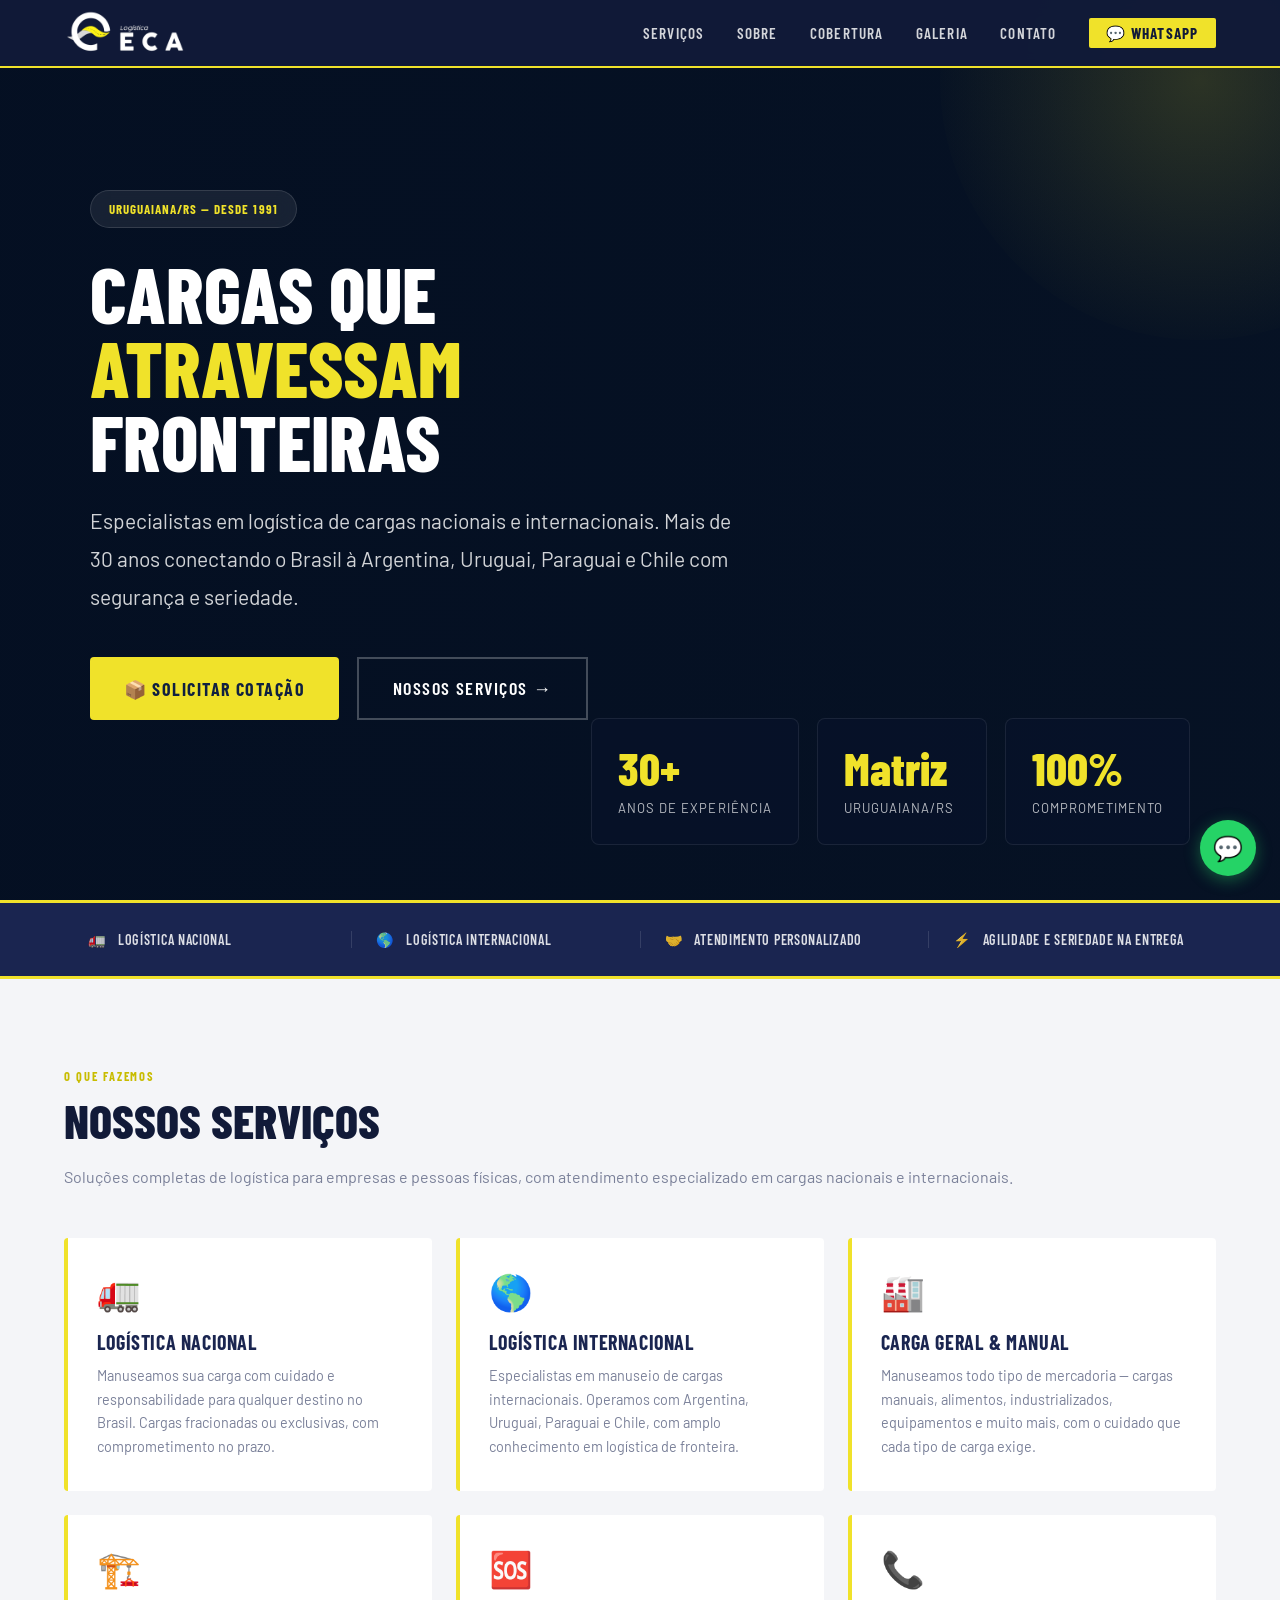
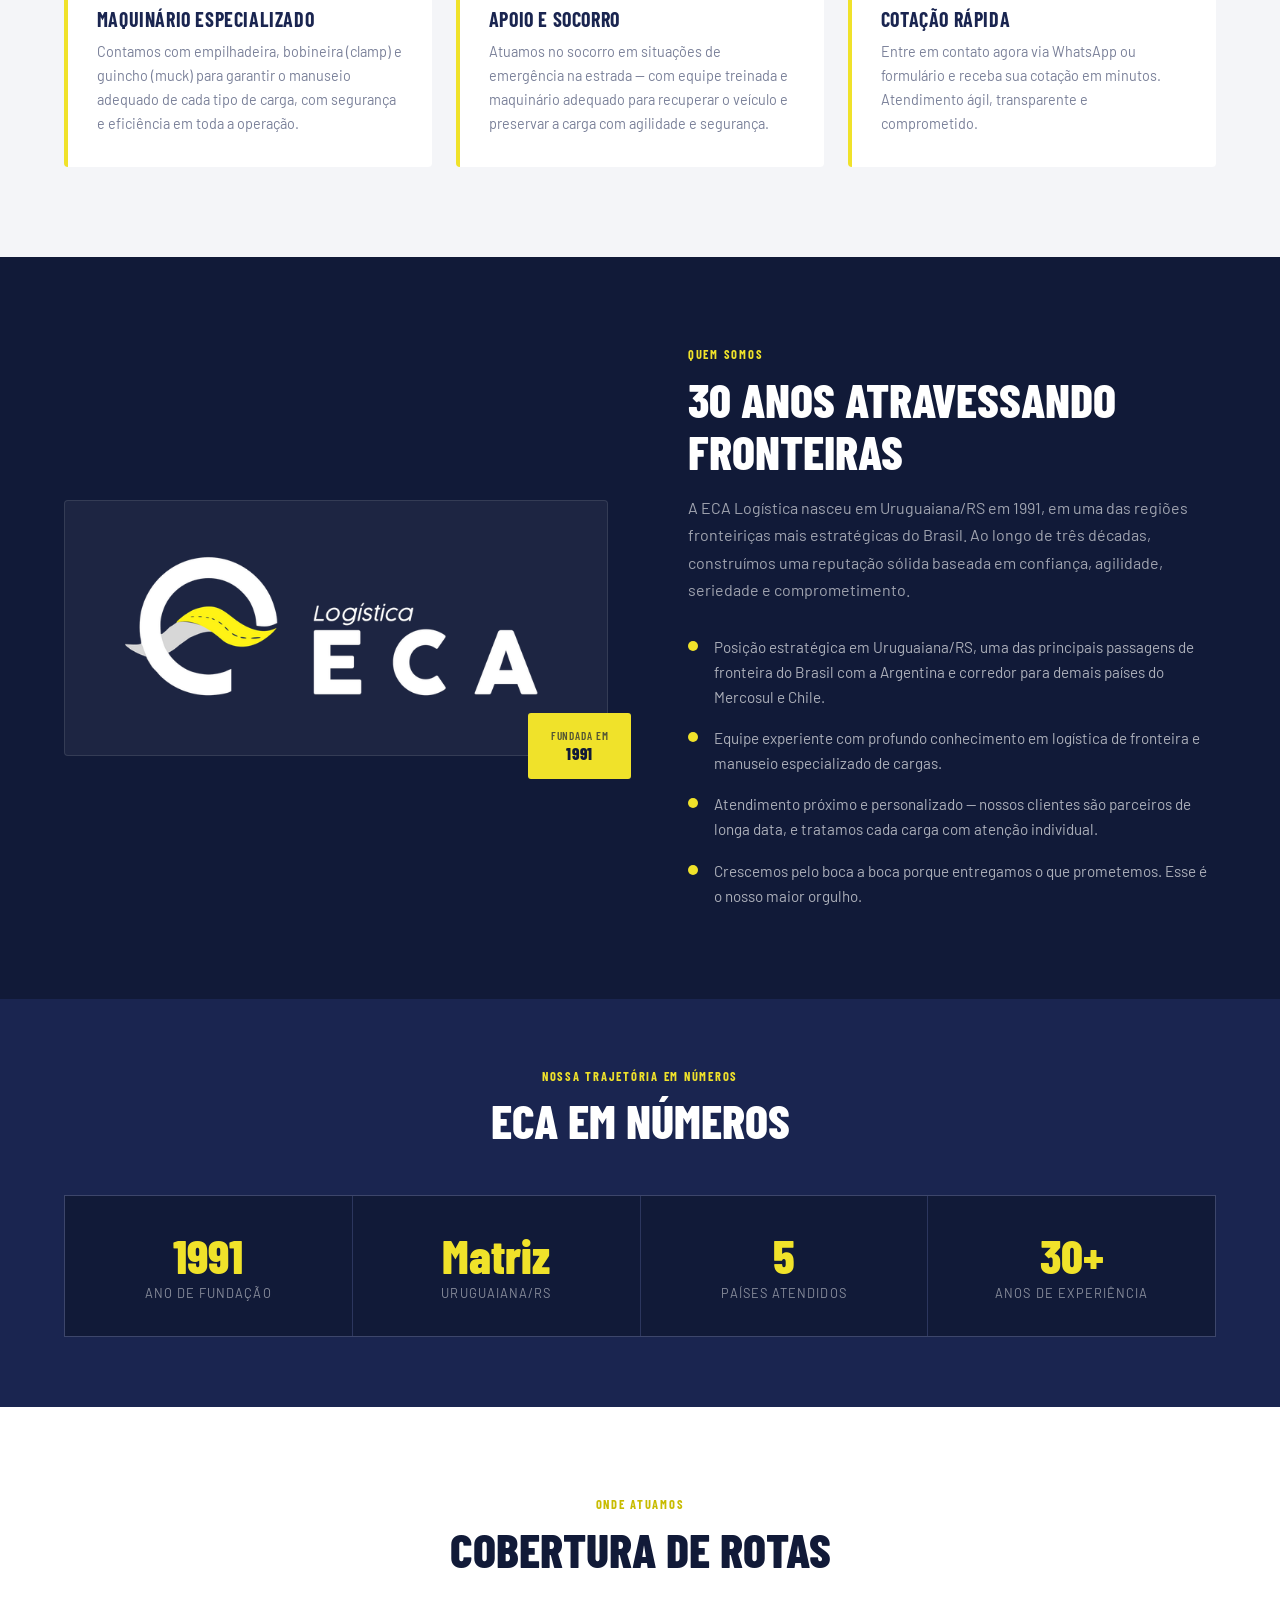
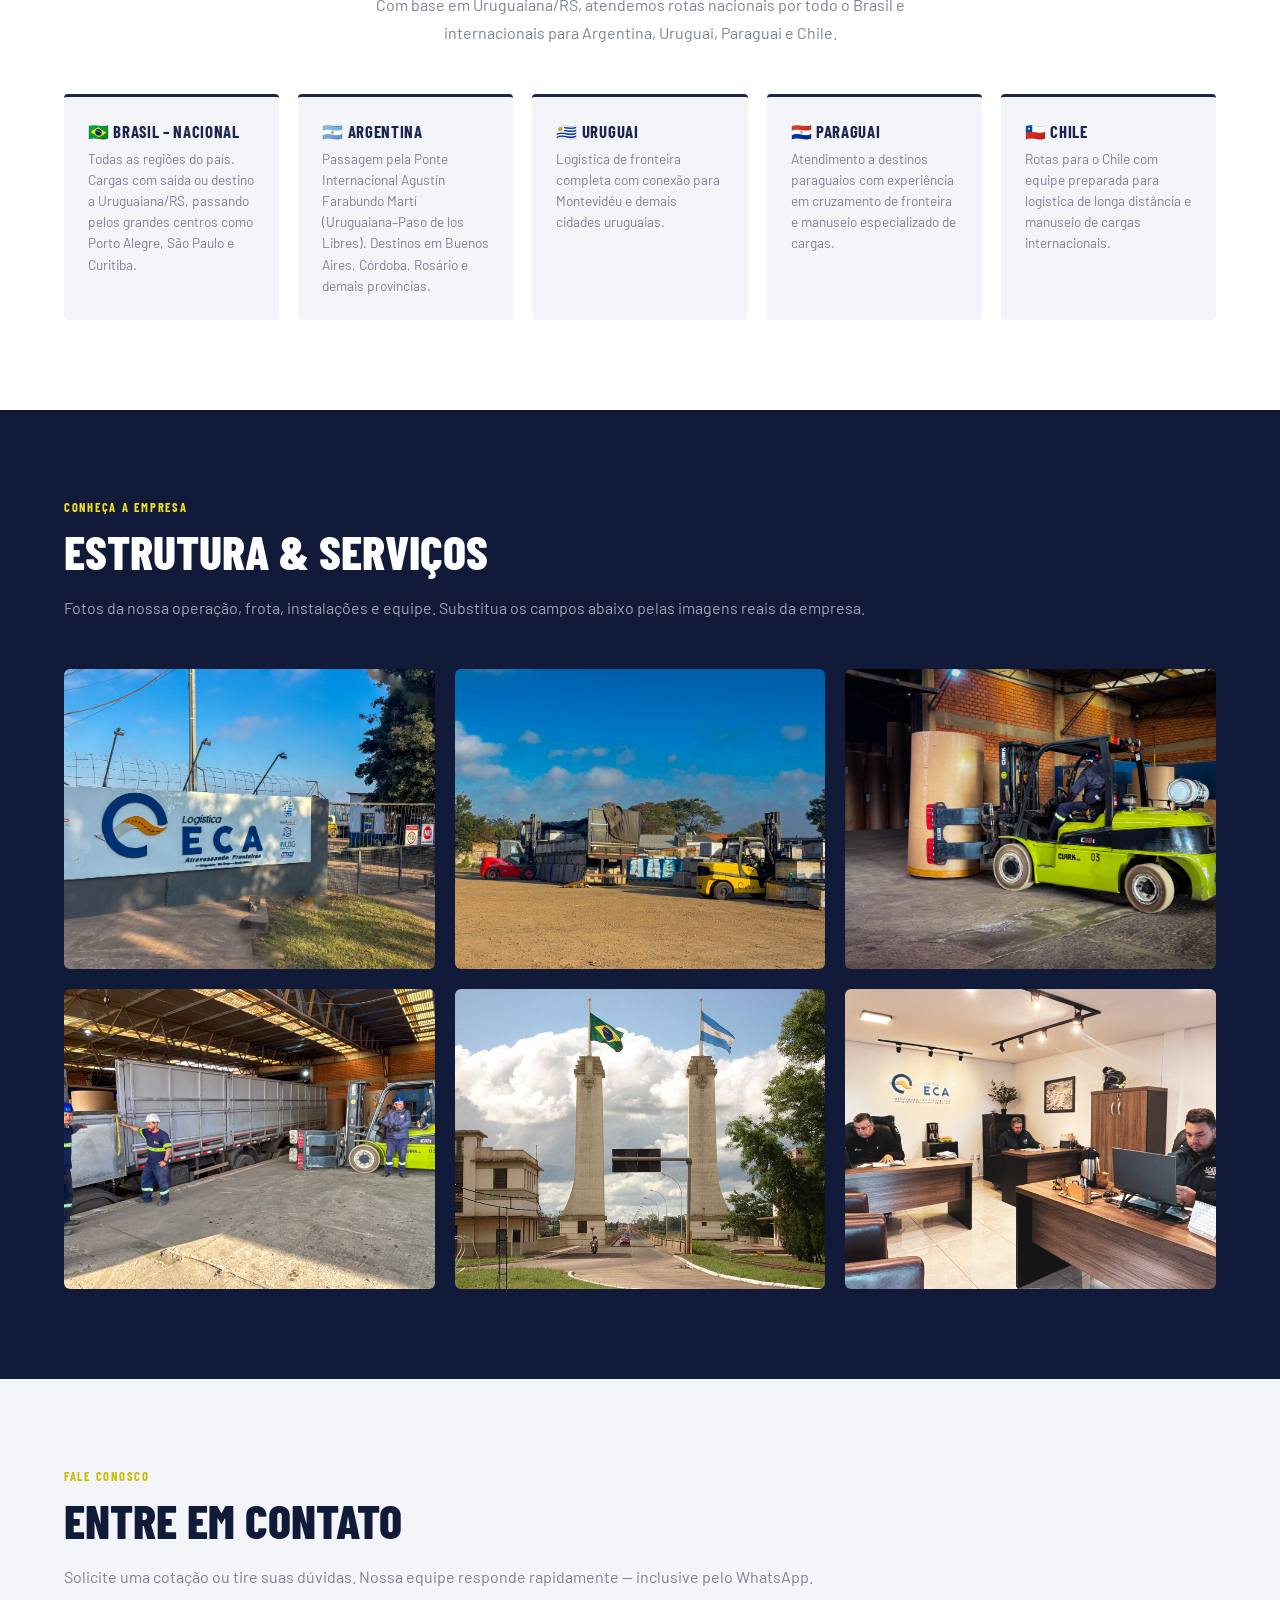
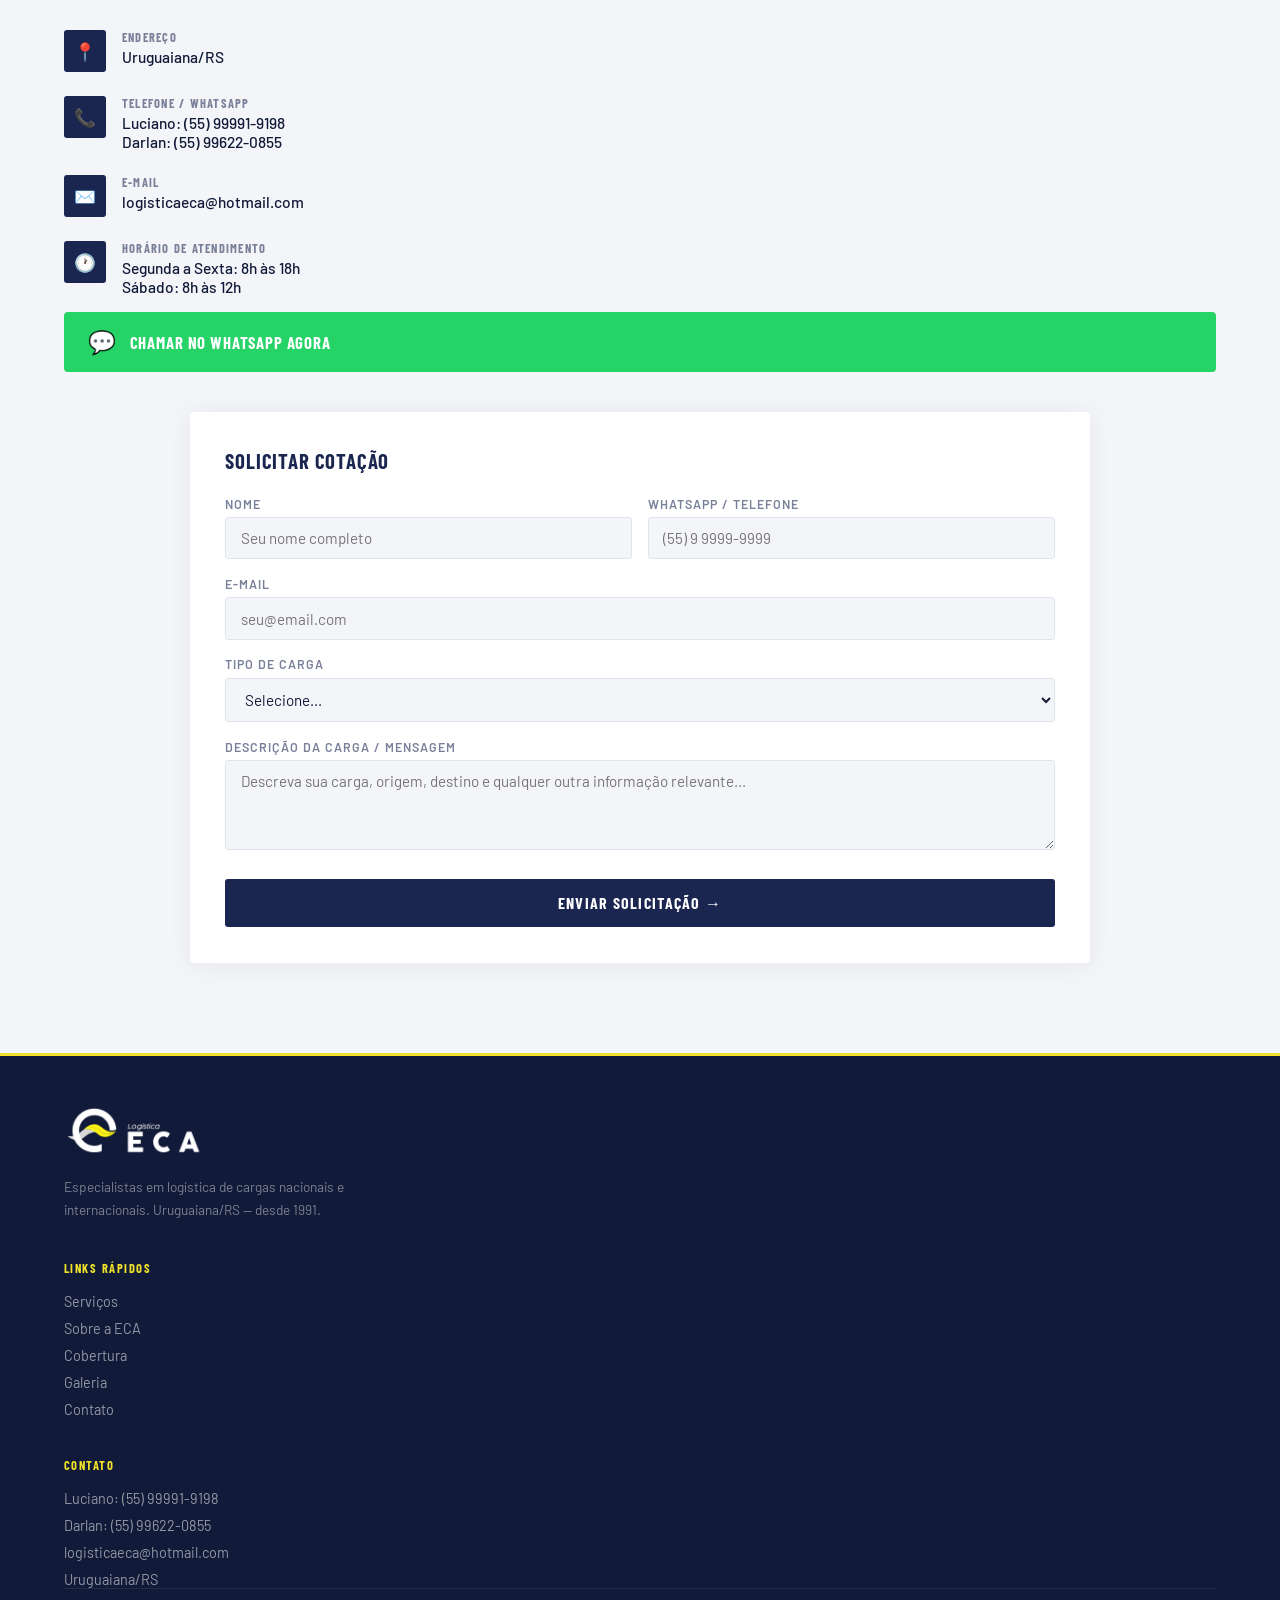
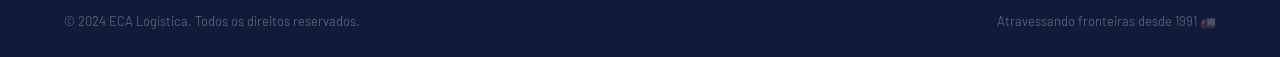
==== commit 3dfa224d: "Hero CSS redesign" ====
--- a/index.html
+++ b/index.html
@@ -37,223 +37,480 @@
   .nav-cta:hover { background: var(--yellow-dark) !important; }
 
   /* HERO */
-  .hero {
-    min-height: 100vh;
-    position: relative; overflow: hidden;
-    display: flex; align-items: center;
-    padding: 100px 5vw 60px;
-    background: #0a0e1c;
-  }
-
-  /* Sky gradient - dusk */
-  .hero-sky {
-    position: absolute; inset: 0;
-    background: linear-gradient(180deg,
-      #060a14 0%,
-      #0d1526 18%,
-      #162035 35%,
-      #1d2d4a 50%,
-      #2b3d5c 62%,
-      #4a5a72 70%,
-      #7a6858 76%,
-      #b07840 80%,
-      #d08830 83%,
-      #e89028 86%,
-      #c06818 89%,
-      #7a3010 93%,
-      #2a1008 97%,
-      #0a0e1c 100%
+.hero{
+    position:relative;
+    min-height:100vh;
+    display:flex;
+    align-items:center;
+    overflow:hidden;
+    background:#071325;
+    padding:0 7%;
+}
+
+.hero video{
+    position:absolute;
+    inset:0;
+    width:100%;
+    height:100%;
+    object-fit:cover;
+    z-index:0;
+}
+
+.hero::before{
+    content:"";
+    position:absolute;
+    inset:0;
+    background:
+    linear-gradient(
+        90deg,
+        rgba(4,15,34,.88) 0%,
+        rgba(4,15,34,.70) 42%,
+        rgba(4,15,34,.28) 100%
     );
-  }
-
-  /* Stars */
-  .hero-stars {
-    position: absolute; top: 0; left: 0; right: 0; height: 70%;
-    background-image:
-      radial-gradient(1px 1px at 8% 12%, rgba(255,255,255,0.85) 0%, transparent 100%),
-      radial-gradient(1.5px 1.5px at 19% 6%, rgba(255,255,255,0.7) 0%, transparent 100%),
-      radial-gradient(1px 1px at 33% 18%, rgba(255,255,255,0.9) 0%, transparent 100%),
-      radial-gradient(1px 1px at 47% 4%, rgba(255,255,255,0.65) 0%, transparent 100%),
-      radial-gradient(1.5px 1.5px at 58% 14%, rgba(255,255,255,0.8) 0%, transparent 100%),
-      radial-gradient(1px 1px at 71% 9%, rgba(255,255,255,0.6) 0%, transparent 100%),
-      radial-gradient(1px 1px at 84% 20%, rgba(255,255,255,0.75) 0%, transparent 100%),
-      radial-gradient(1px 1px at 92% 7%, rgba(255,255,255,0.7) 0%, transparent 100%),
-      radial-gradient(1px 1px at 14% 32%, rgba(255,255,255,0.5) 0%, transparent 100%),
-      radial-gradient(1.5px 1.5px at 55% 28%, rgba(255,255,255,0.6) 0%, transparent 100%),
-      radial-gradient(1px 1px at 76% 35%, rgba(255,255,255,0.45) 0%, transparent 100%),
-      radial-gradient(1px 1px at 38% 10%, rgba(255,255,255,0.8) 0%, transparent 100%),
-      radial-gradient(1px 1px at 95% 38%, rgba(255,255,255,0.5) 0%, transparent 100%),
-      radial-gradient(1.5px 1.5px at 3% 42%, rgba(255,255,255,0.55) 0%, transparent 100%),
-      radial-gradient(1px 1px at 27% 48%, rgba(255,255,255,0.35) 0%, transparent 100%);
-  }
-
-  /* Moon */
-  .hero-moon {
-    position: absolute;
-    top: 8%; right: 15%;
-    width: 48px; height: 48px;
-    border-radius: 50%;
-    background: radial-gradient(circle at 35% 35%, #fff9e8, #e8c848);
-    box-shadow: 0 0 25px rgba(240,200,72,0.5), 0 0 55px rgba(240,200,72,0.2);
-  }
-
-  /* Hills silhouette */
-  .hero-hills {
-    position: absolute;
-    bottom: 38%; left: 0; right: 0;
-    height: 160px;
-    pointer-events: none;
-  }
-  .hero-hills svg { width: 100%; height: 100%; }
-
-  /* ── ROAD (lateral view, horizontal) ── */
-  .hero-road {
-    position: absolute;
-    bottom: 0; left: 0; right: 0;
-    height: 40%;
-  }
-
-  /* Asphalt */
-  .road-asphalt {
-    position: absolute; inset: 0;
-    background: linear-gradient(180deg,
-      #1c1c20 0%,
-      #222226 35%,
-      #282830 100%
-    );
-  }
-
-  /* Top edge of road - subtle curb line */
-  .road-asphalt::before {
-    content: '';
-    position: absolute;
-    top: 0; left: 0; right: 0;
-    height: 3px;
-    background: linear-gradient(90deg, transparent, rgba(255,255,255,0.06) 20%, rgba(255,255,255,0.08) 50%, rgba(255,255,255,0.06) 80%, transparent);
-  }
-
-  /* White edge line (shoulder) - top of road */
-  .road-line-top {
-    position: absolute;
-    top: 4%; left: 0; right: 0;
-    height: 2px;
-    background: rgba(255,255,255,0.20);
-  }
-
-  /* White edge line bottom */
-  .road-line-bottom {
-    position: absolute;
-    bottom: 6%; left: 0; right: 0;
-    height: 2px;
-    background: rgba(255,255,255,0.14);
-  }
-
-  /* Center dashes - HORIZONTAL, scrolling right to left */
-  .road-dashes {
-    position: absolute;
-    top: 28%; transform: translateY(-50%);
-    left: 0; right: 0;
-    height: 5px;
-    overflow: hidden;
-  }
-  .road-dashes::before {
-    content: '';
-    position: absolute;
-    top: 0; left: -200px; right: 0;
-    height: 100%;
-    background: repeating-linear-gradient(
-      90deg,
-      var(--yellow) 0px, var(--yellow) 48px,
-      transparent 48px, transparent 96px
-    );
-    animation: dashScrollH 0.55s linear infinite;
-    opacity: 0.88;
-  }
-  @keyframes dashScrollH {
-    0%   { transform: translateX(0); }
-    100% { transform: translateX(-96px); }
-  }
-
-  /* Headlight glow on road surface ahead of truck */
-  .road-headlight-glow {
-    position: absolute;
-    top: 0; bottom: 0;
-    right: 0;
-    width: 35%;
-    background: linear-gradient(90deg,
-      transparent 0%,
-      rgba(255,210,80,0.06) 40%,
-      rgba(255,220,100,0.14) 70%,
-      rgba(255,230,120,0.22) 100%
-    );
-  }
-
-  /* ── TRUCK ── */
-  .truck-scene {
-    position: absolute;
-    bottom: 29%;
-    left: -520px;
-    width: 480px;
-    animation: truckDriveH 13s linear infinite;
-    filter: drop-shadow(0 8px 18px rgba(0,0,0,0.75)) drop-shadow(2px 0 10px rgba(255,180,60,0.2));
-  }
-
-  @keyframes truckDriveH {
-    0%   { left: -520px; }
-    100% { left: 105%; }
-  }
-
-  /* Headlight cone projecting forward (to the right) */
-  .truck-headlight-beam {
-    position: absolute;
-    right: -220px;
-    top: 22%;
-    width: 240px;
-    height: 80px;
-    background: linear-gradient(90deg,
-      rgba(255,230,110,0.5) 0%,
-      rgba(255,218,90,0.22) 30%,
-      rgba(255,200,70,0.08) 65%,
-      transparent 100%
-    );
-    clip-path: polygon(0 35%, 100% 0%, 100% 100%, 0 65%);
-    animation: beamPulse 0.14s ease-in-out infinite alternate;
-  }
-  @keyframes beamPulse { from { opacity: 0.85; } to { opacity: 1; } }
-
-  /* Wheel spin */
-  .wheel-spin {
-    animation: spinW 0.3s linear infinite;
-    transform-origin: center center;
-  }
-  @keyframes spinW { from { transform: rotate(0deg); } to { transform: rotate(360deg); } }
-
-  /* Hero overlay for text readability */
-  .hero-overlay {
-    position: absolute; inset: 0;
-    background: linear-gradient(100deg,
-      rgba(6,10,20,0.92) 0%,
-      rgba(6,10,20,0.78) 38%,
-      rgba(6,10,20,0.25) 100%
-    );
-  }
-
-  .hero-content { position: relative; z-index: 2; max-width: 640px; }
-  .hero-badge { display: inline-flex; align-items: center; gap: 0.5rem; background: rgba(240,226,42,0.12); border: 1px solid rgba(240,226,42,0.35); color: var(--yellow); font-family: "Barlow Condensed", sans-serif; font-size: 0.78rem; letter-spacing: 0.12em; text-transform: uppercase; padding: 0.35rem 0.9rem; border-radius: 2px; margin-bottom: 1.8rem; font-weight: 700; }
-  .hero-badge::before { content: ""; display: block; width: 6px; height: 6px; border-radius: 50%; background: var(--yellow); }
-  .hero h1 { font-family: "Barlow Condensed", sans-serif; font-size: clamp(2.8rem, 6vw, 5rem); font-weight: 800; color: var(--white); line-height: 1.05; margin-bottom: 1.4rem; text-transform: uppercase; letter-spacing: 0.02em; }
-  .hero h1 span { color: var(--yellow); }
-  .hero p { font-size: clamp(1rem, 2vw, 1.15rem); color: rgba(255,255,255,0.68); line-height: 1.75; margin-bottom: 2.5rem; max-width: 520px; font-weight: 300; }
-  .hero-actions { display: flex; gap: 1rem; flex-wrap: wrap; }
-  .btn-primary { display: inline-flex; align-items: center; gap: 0.5rem; background: var(--yellow); color: var(--navy-dark); font-family: "Barlow Condensed", sans-serif; font-weight: 700; font-size: 1rem; letter-spacing: 0.06em; text-transform: uppercase; padding: 0.9rem 2rem; text-decoration: none; border-radius: 2px; transition: background 0.2s, transform 0.15s; }
-  .btn-primary:hover { background: var(--yellow-dark); transform: translateY(-2px); }
-  .btn-outline { display: inline-flex; align-items: center; gap: 0.5rem; background: transparent; border: 1.5px solid rgba(255,255,255,0.35); color: var(--white); font-family: "Barlow Condensed", sans-serif; font-weight: 600; font-size: 1rem; letter-spacing: 0.06em; text-transform: uppercase; padding: 0.9rem 2rem; text-decoration: none; border-radius: 2px; transition: border-color 0.2s, color 0.2s; }
-  .btn-outline:hover { border-color: var(--yellow); color: var(--yellow); }
-  .hero-stats { position: absolute; bottom: 0; right: 0; z-index: 2; display: flex; background: rgba(0,0,0,0.5); border-top: 1px solid rgba(255,255,255,0.08); border-left: 1px solid rgba(255,255,255,0.08); backdrop-filter: blur(6px); }
-  .hero-stat { padding: 1.8rem 2.5rem; border-right: 1px solid rgba(255,255,255,0.08); text-align: center; }
-  .hero-stat strong { display: block; font-family: "Barlow Condensed", sans-serif; font-size: 2.4rem; font-weight: 800; color: var(--yellow); line-height: 1; }
-  .hero-stat span { font-size: 0.75rem; color: rgba(255,255,255,0.5); letter-spacing: 0.08em; text-transform: uppercase; font-weight: 400; display: block; margin-top: 0.3rem; }
-
+    z-index:1;
+}
+
+.hero-content{
+
+    position:relative;
+
+    z-index:2;
+
+    max-width:760px;
+
+    margin-top:70px;
+
+}
+
+.hero-badge{
+
+display:inline-flex;
+
+align-items:center;
+
+padding:10px 18px;
+
+border-radius:40px;
+
+background:rgba(255,255,255,.08);
+
+backdrop-filter:blur(8px);
+
+border:1px solid rgba(255,255,255,.12);
+
+color:#f0e22a;
+
+font-family:"Barlow Condensed";
+
+font-weight:700;
+
+letter-spacing:.08em;
+
+text-transform:uppercase;
+
+font-size:13px;
+
+margin-bottom:28px;
+
+}
+
+.hero h1{
+
+font-family:"Barlow Condensed";
+
+font-size:78px;
+
+font-weight:800;
+
+line-height:.95;
+
+color:#fff;
+
+text-transform:uppercase;
+
+margin-bottom:24px;
+
+}
+
+.hero h1 span{
+
+color:#f0e22a;
+
+}
+
+.hero p{
+
+font-size:21px;
+
+line-height:1.8;
+
+color:rgba(255,255,255,.82);
+
+max-width:650px;
+
+margin-bottom:42px;
+
+}
+
+ .hero-actions{
+
+display:flex;
+
+gap:18px;
+
+flex-wrap:wrap;
+
+margin-bottom:60px;
+
+}
+
+.btn-primary{
+
+display:inline-flex;
+
+align-items:center;
+
+justify-content:center;
+
+padding:18px 34px;
+
+background:#f0e22a;
+
+color:#102040;
+
+font-family:"Barlow Condensed";
+
+font-size:18px;
+
+font-weight:700;
+
+text-transform:uppercase;
+
+letter-spacing:.08em;
+
+border-radius:4px;
+
+text-decoration:none;
+
+transition:.30s;
+
+}
+
+.btn-primary:hover{
+
+transform:translateY(-4px);
+
+box-shadow:0 18px 40px rgba(0,0,0,.30);
+
+}
+
+.btn-outline{
+
+display:inline-flex;
+
+align-items:center;
+
+justify-content:center;
+
+padding:18px 34px;
+
+border:2px solid rgba(255,255,255,.25);
+
+color:white;
+
+text-decoration:none;
+
+font-family:"Barlow Condensed";
+
+font-size:18px;
+
+font-weight:600;
+
+letter-spacing:.08em;
+
+text-transform:uppercase;
+
+transition:.30s;
+
+}
+
+.btn-outline:hover{
+
+border-color:#f0e22a;
+
+color:#f0e22a;
+
+background:rgba(255,255,255,.05);
+
+}
+
+.hero-stats{
+
+position:absolute;
+
+right:7%;
+
+bottom:55px;
+
+display:flex;
+
+gap:18px;
+
+z-index:2;
+
+}
+
+.hero-stat{
+
+min-width:170px;
+
+padding:26px;
+
+background:rgba(8,18,42,.72);
+
+backdrop-filter:blur(16px);
+
+border:1px solid rgba(255,255,255,.08);
+
+border-radius:8px;
+
+}
+
+.hero-stat strong{
+
+display:block;
+
+font-family:"Barlow Condensed";
+
+font-size:46px;
+
+font-weight:800;
+
+color:#f0e22a;
+
+line-height:1;
+
+margin-bottom:8px;
+
+}
+
+.hero-stat span{
+
+display:block;
+
+color:rgba(255,255,255,.72);
+
+font-size:13px;
+
+letter-spacing:.08em;
+
+text-transform:uppercase;
+
+line-height:1.5;
+
+}
+
+ .hero-scroll{
+
+position:absolute;
+
+left:7%;
+
+bottom:40px;
+
+display:flex;
+
+align-items:center;
+
+gap:12px;
+
+z-index:3;
+
+font-family:"Barlow Condensed";
+
+font-size:13px;
+
+letter-spacing:.18em;
+
+text-transform:uppercase;
+
+color:rgba(255,255,255,.55);
+
+}
+
+.hero-scroll::before{
+
+content:"";
+
+width:42px;
+
+height:1px;
+
+background:#f0e22a;
+
+}
+
+.hero::after{
+
+content:"";
+
+position:absolute;
+
+right:-180px;
+
+top:-180px;
+
+width:520px;
+
+height:520px;
+
+border-radius:50%;
+
+background:radial-gradient(circle,
+rgba(240,226,42,.16) 0%,
+rgba(240,226,42,.06) 45%,
+transparent 75%);
+
+z-index:1;
+
+pointer-events:none;
+
+}
+
+@media(max-width:1100px){
+
+.hero{
+
+padding:120px 8% 80px;
+
+}
+
+.hero-content{
+
+max-width:100%;
+
+}
+
+.hero h1{
+
+font-size:62px;
+
+}
+
+.hero p{
+
+font-size:18px;
+
+}
+
+.hero-stats{
+
+position:relative;
+
+right:auto;
+
+bottom:auto;
+
+margin-top:40px;
+
+flex-wrap:wrap;
+
+}
+
+}
+
+@media(max-width:768px){
+
+.hero{
+
+padding:120px 24px 70px;
+
+}
+
+.hero h1{
+
+font-size:46px;
+
+}
+
+.hero p{
+
+font-size:16px;
+
+}
+
+.hero-actions{
+
+flex-direction:column;
+
+}
+
+.btn-primary,
+
+.btn-outline{
+
+width:100%;
+
+}
+
+.hero-stat{
+
+width:100%;
+
+}
+
+}
+
+ .hero-content > *{
+
+animation:heroFade .9s ease both;
+
+}
+
+.hero-content h1{
+
+animation-delay:.15s;
+
+}
+
+.hero-content p{
+
+animation-delay:.30s;
+
+}
+
+.hero-actions{
+
+animation-delay:.45s;
+
+}
+
+.hero-stats{
+
+animation:heroFade 1s .60s ease both;
+
+}
+
+@keyframes heroFade{
+
+from{
+
+opacity:0;
+
+transform:translateY(35px);
+
+}
+
+to{
+
+opacity:1;
+
+transform:translateY(0);
+
+}
+
+}
+ 
   /* STRIP */
   .strip { background: var(--navy); padding: 28px 5vw; display: flex; gap: 0; overflow-x: auto; border-top: 3px solid var(--yellow); border-bottom: 3px solid var(--yellow); }
   .strip-item { display: flex; align-items: center; gap: 0.7rem; flex: 1; min-width: 160px; padding: 0 1.5rem; border-right: 1px solid rgba(255,255,255,0.12); }
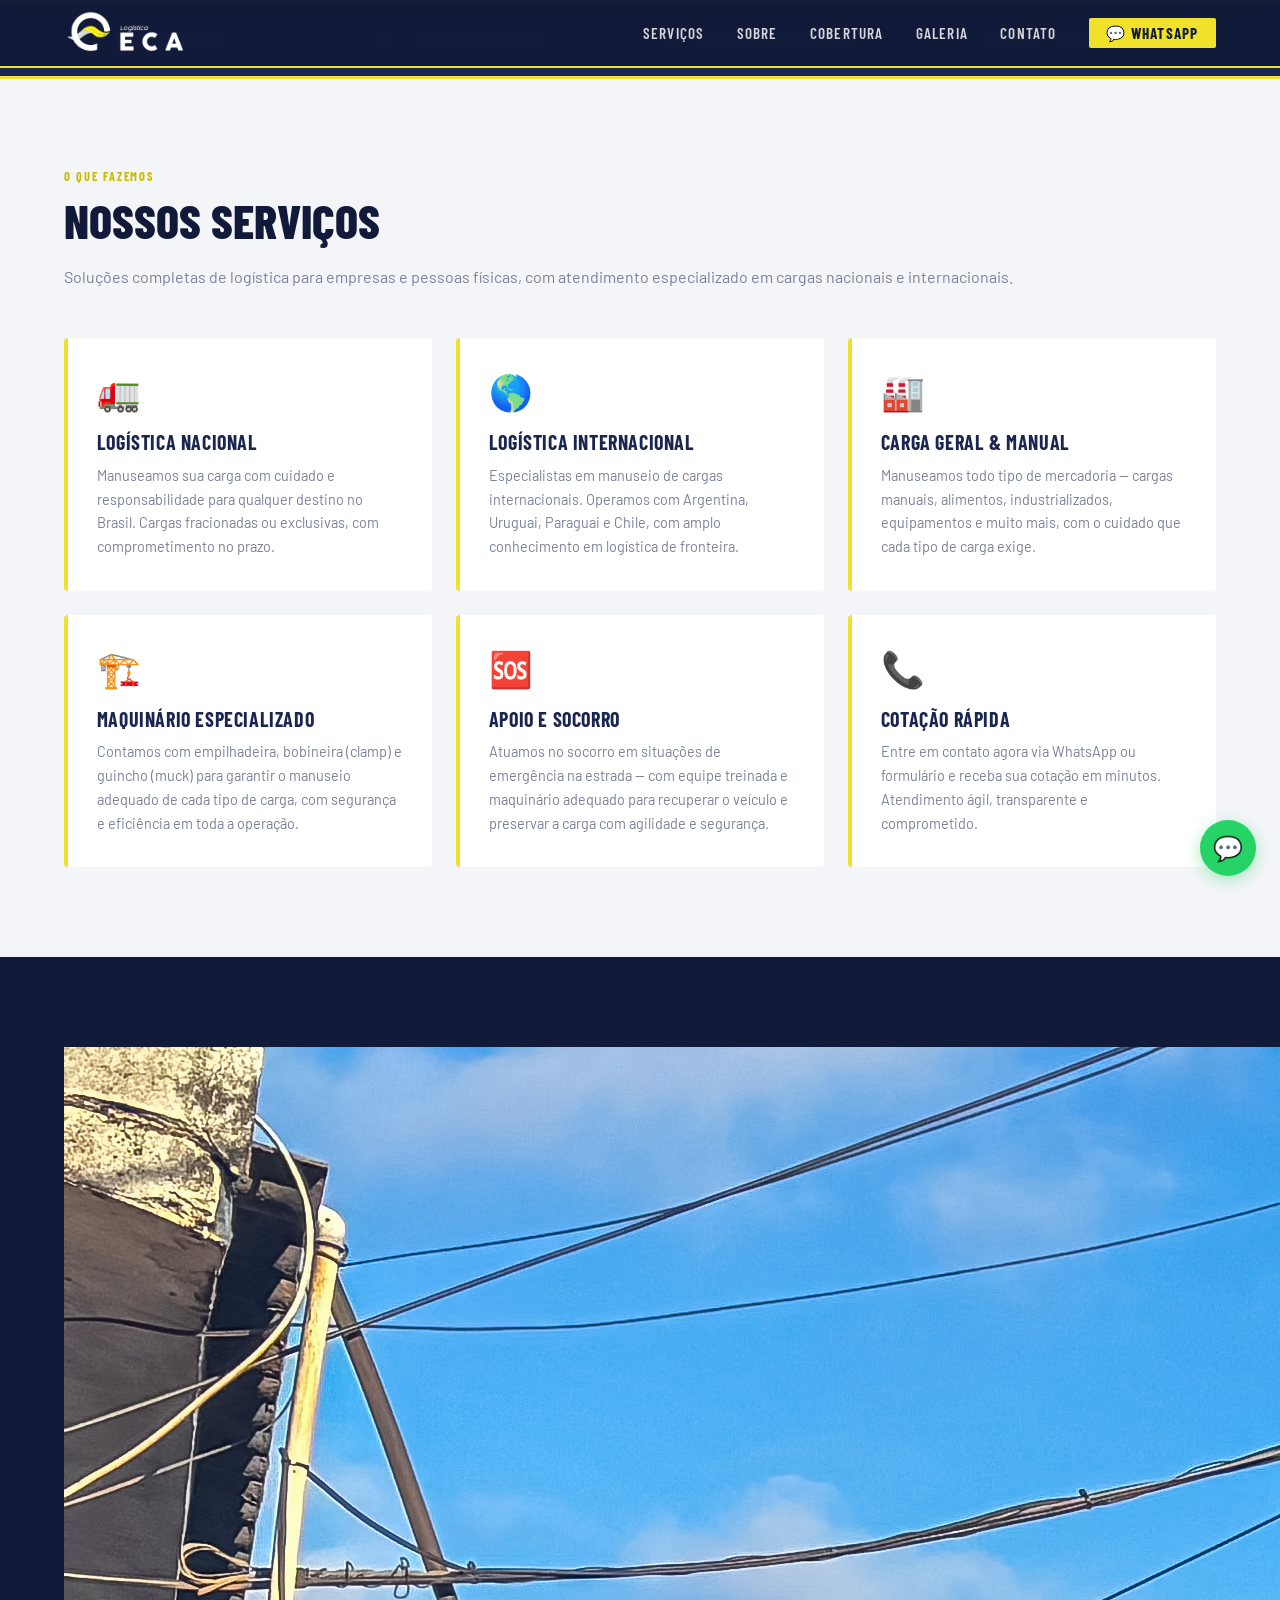
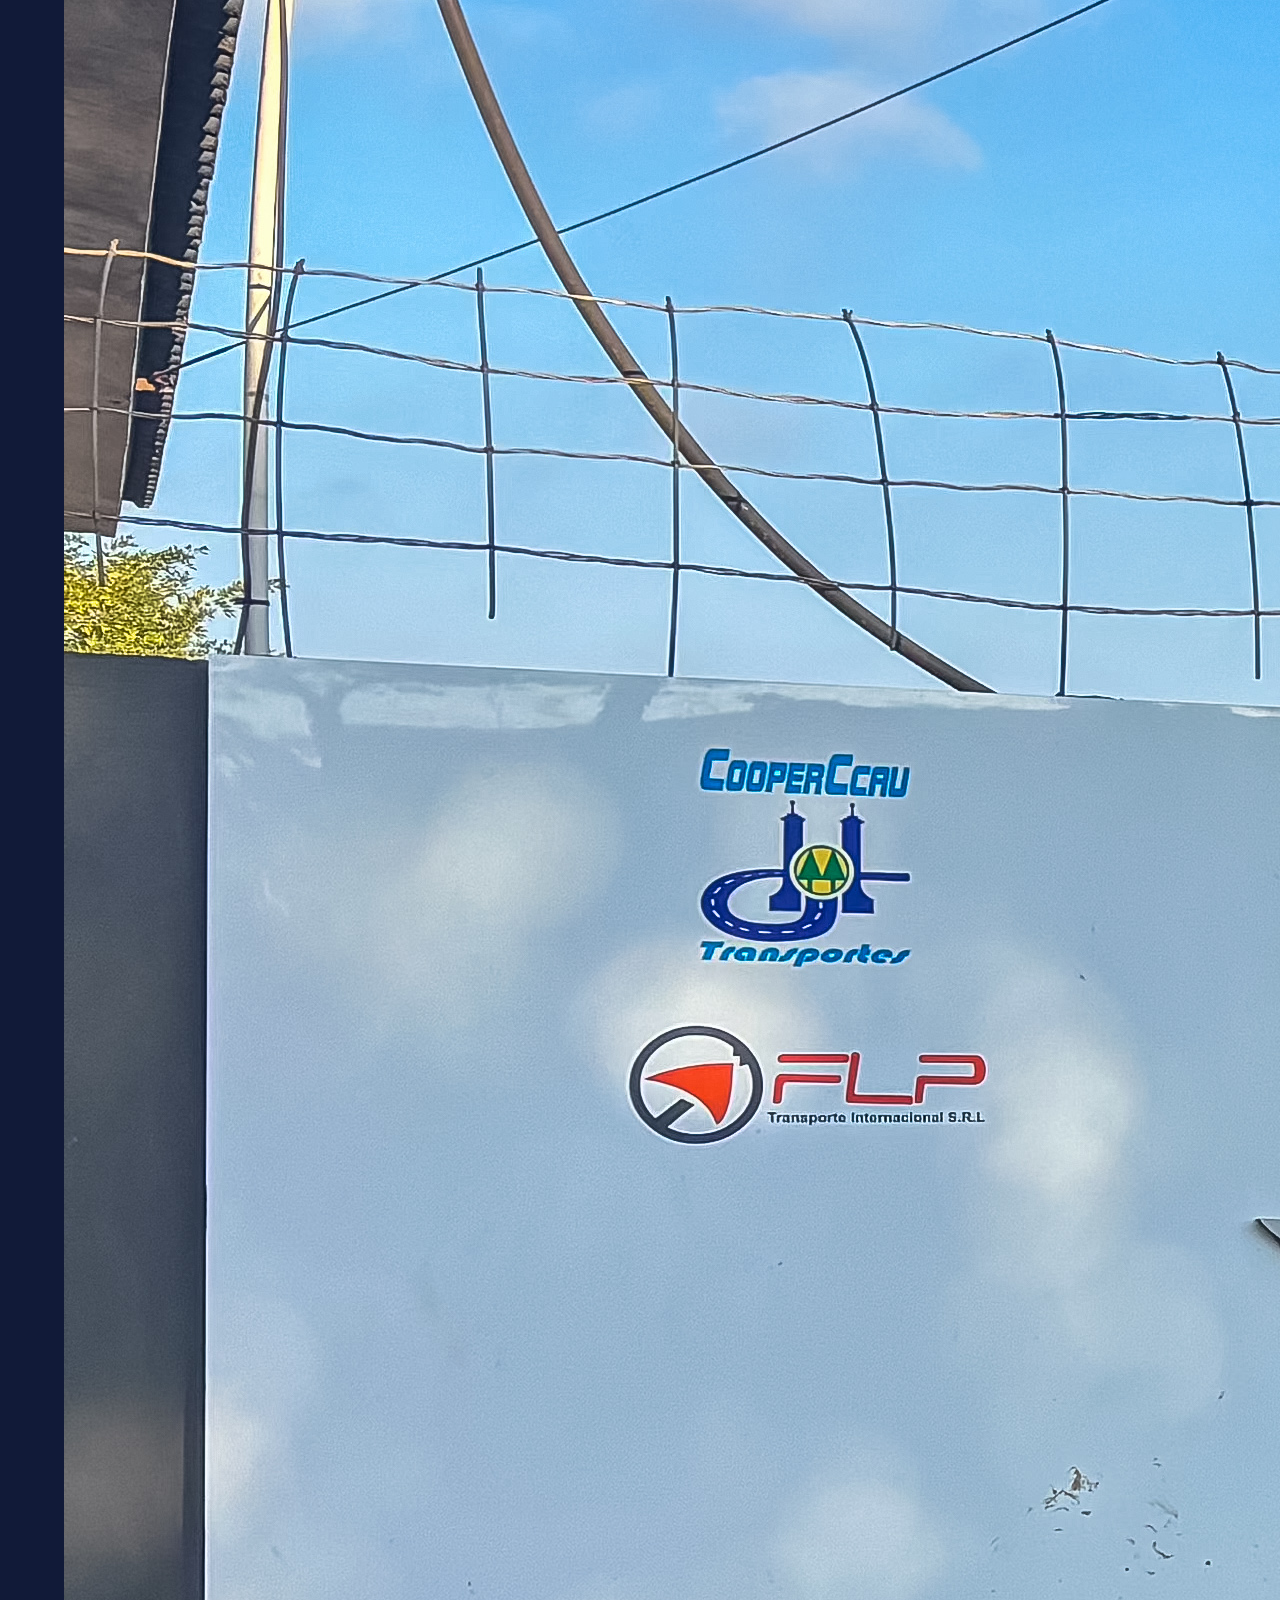
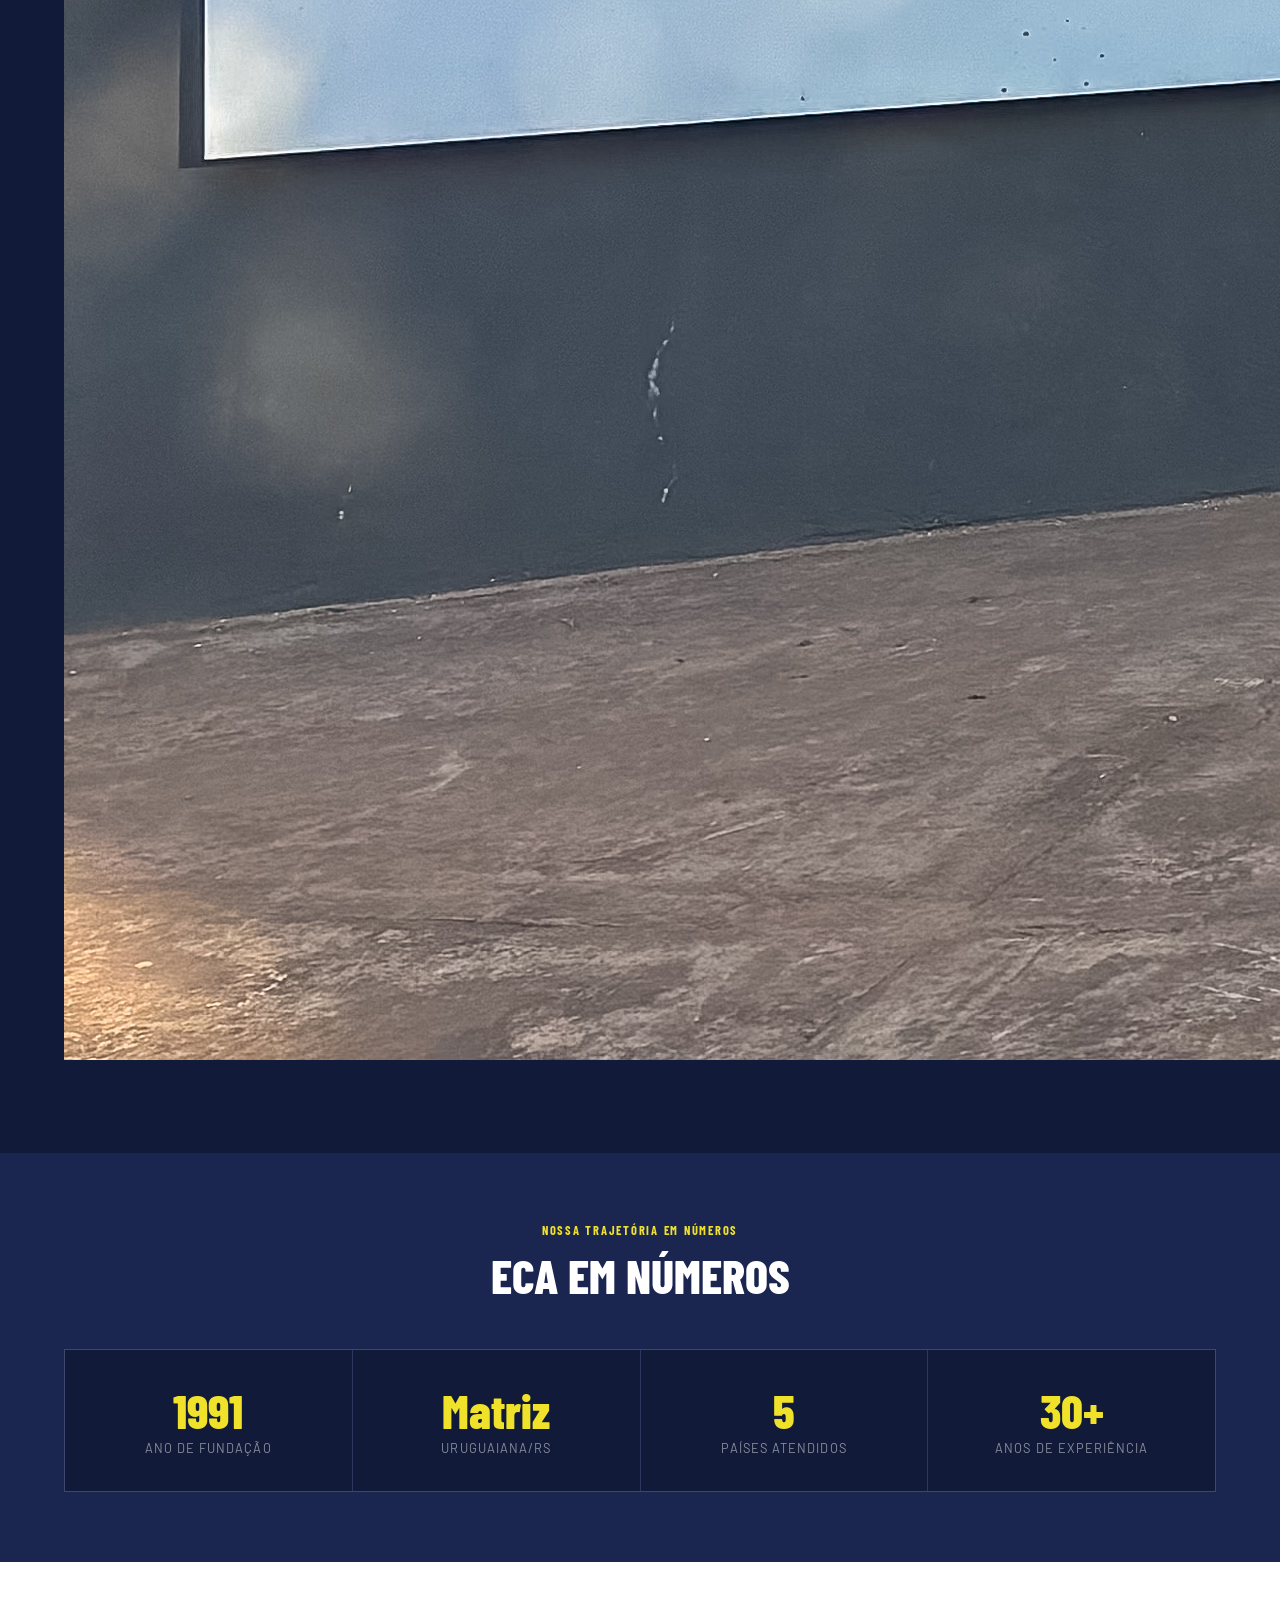
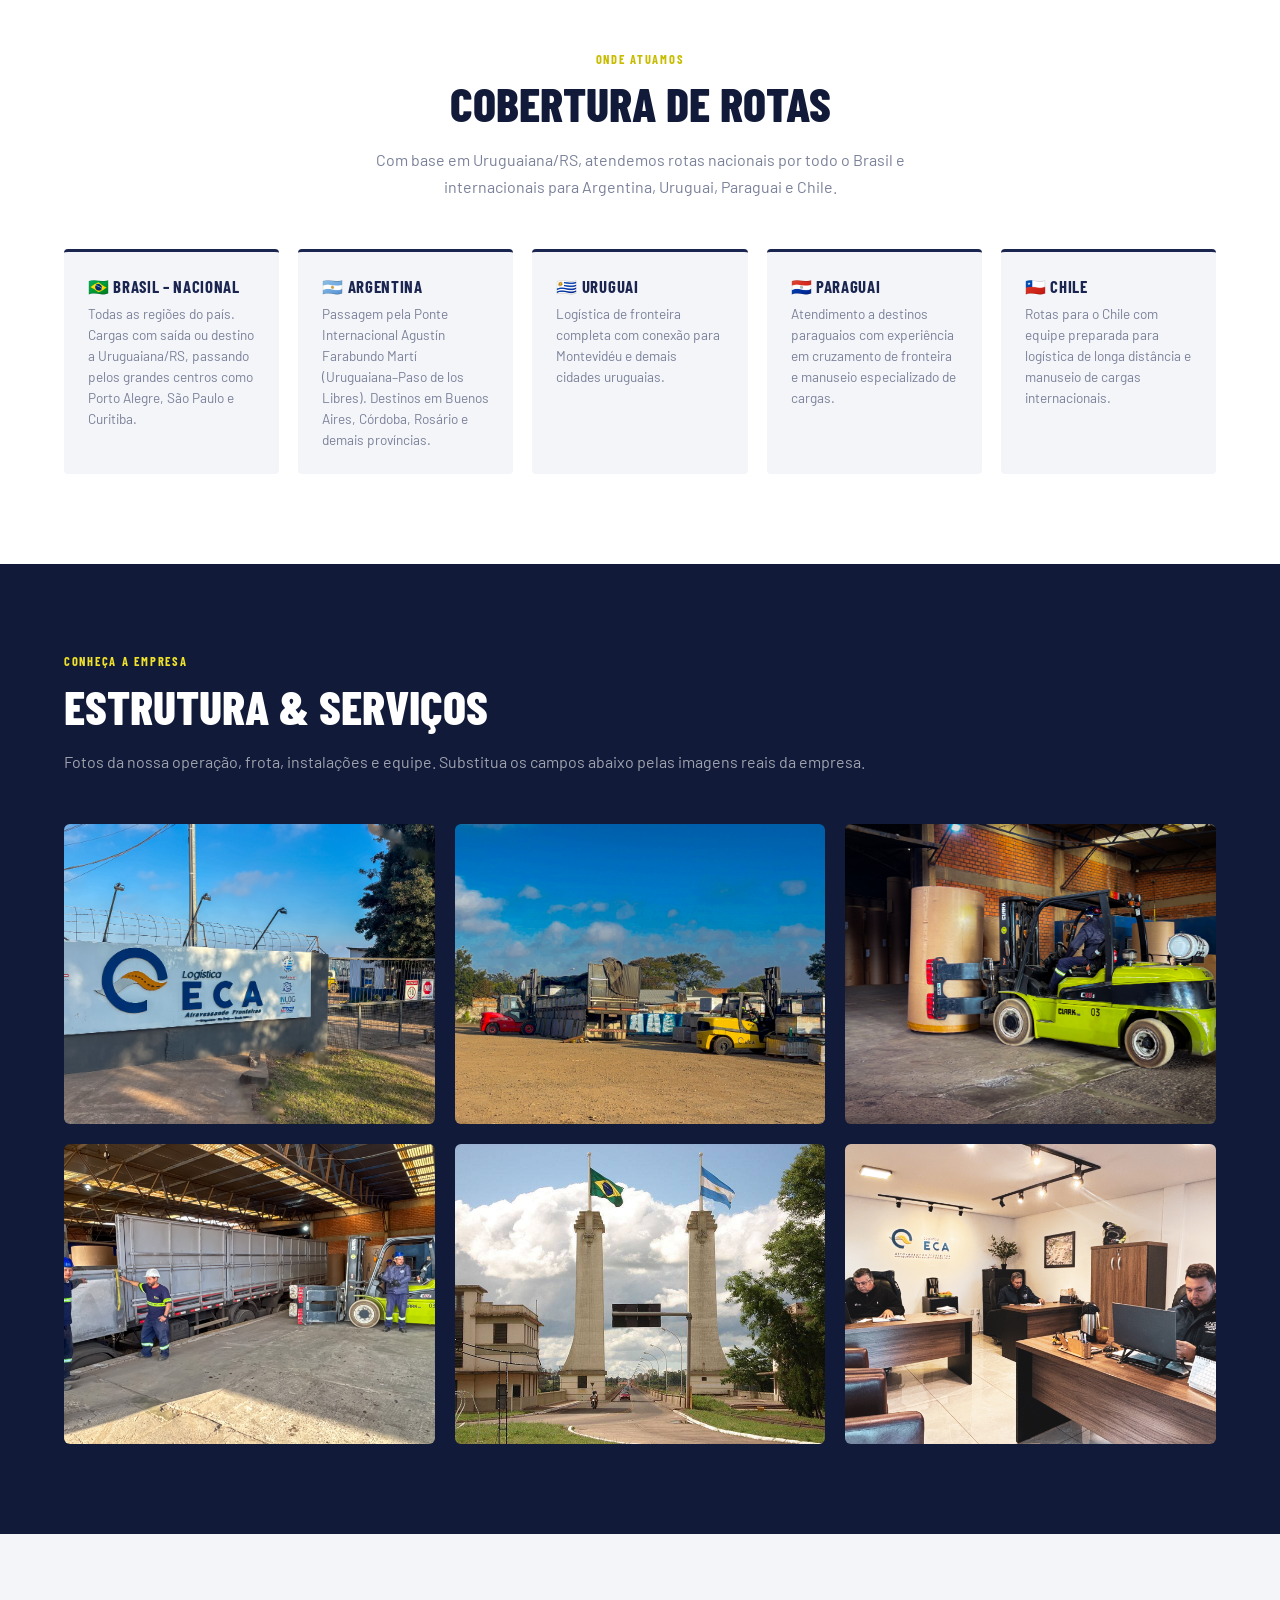
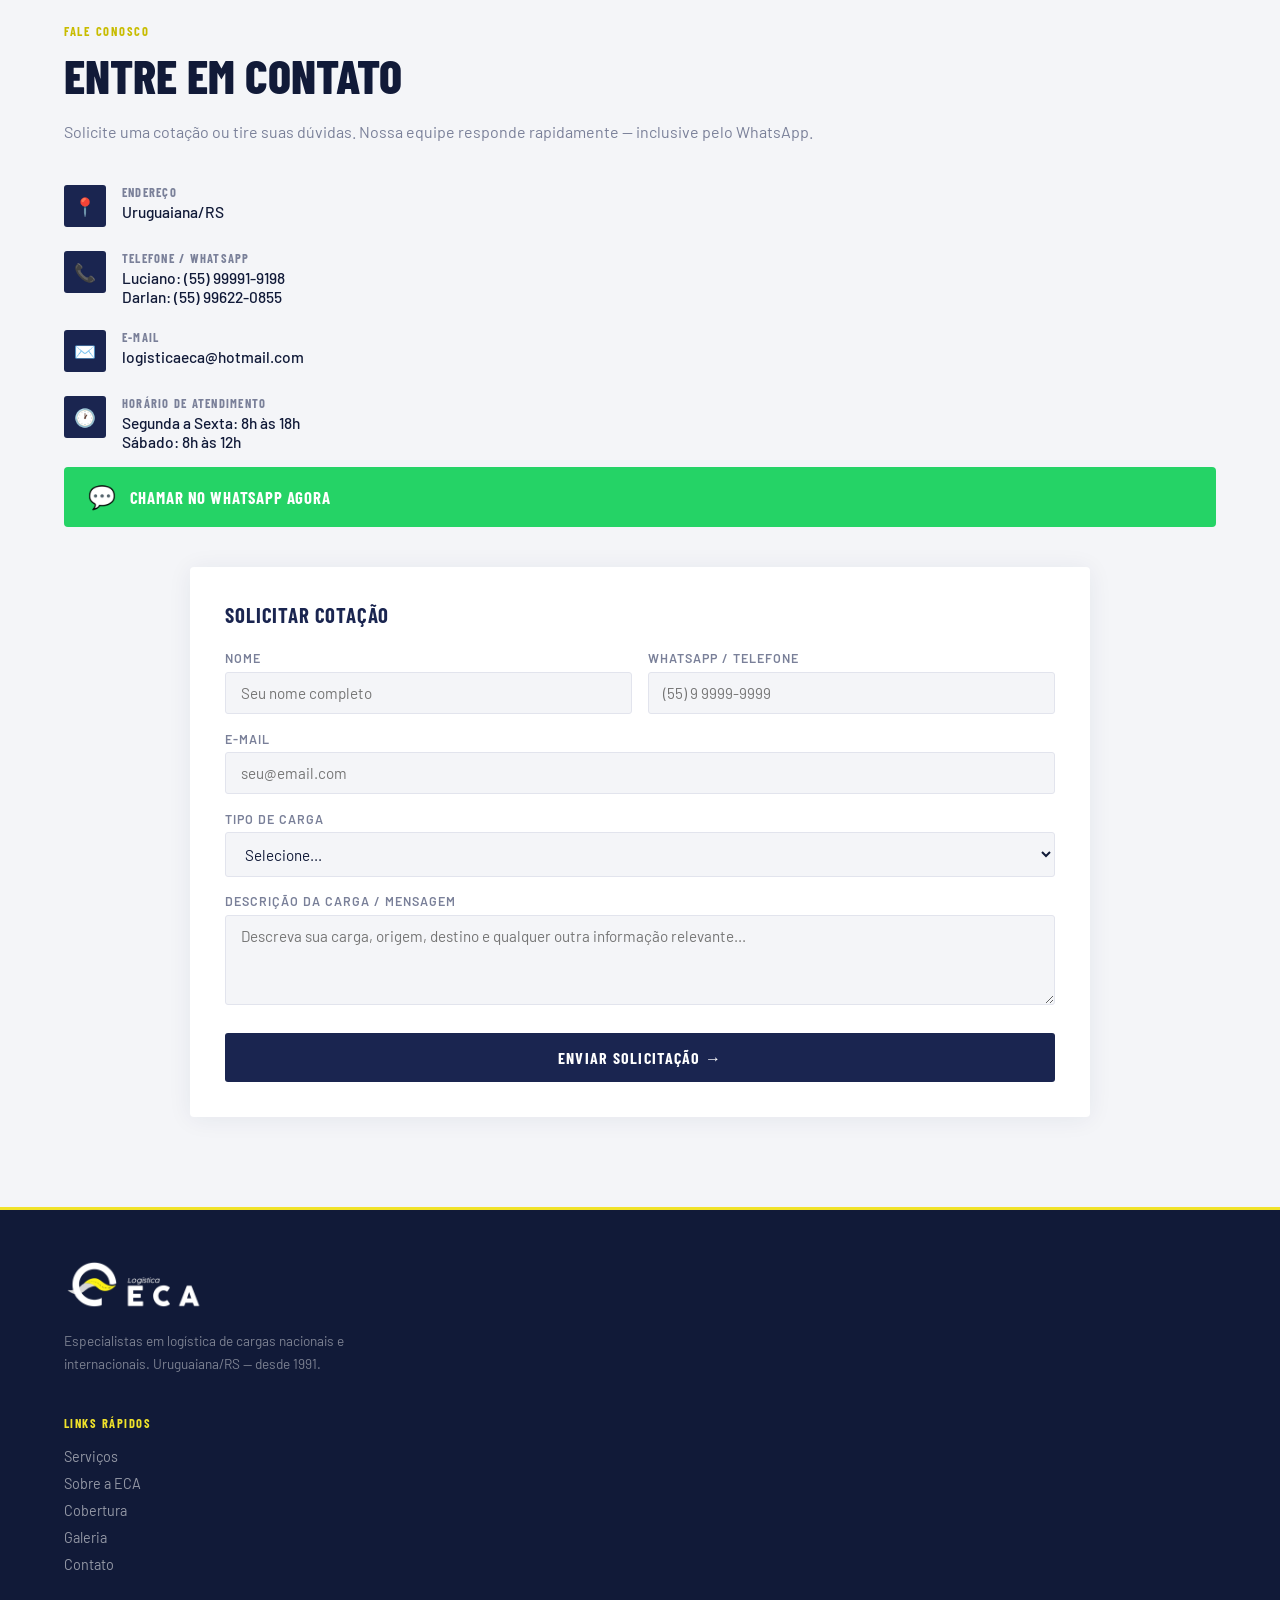
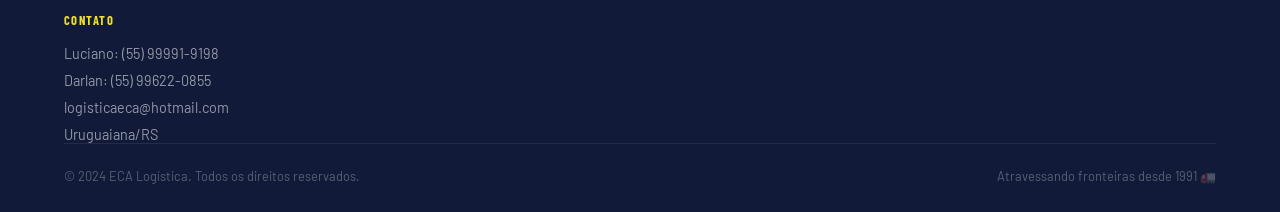
==== commit aee2712e: "Update index.html" ====
--- a/index.html
+++ b/index.html
@@ -751,275 +751,6 @@
 </nav>
 
 <!-- HERO -->
-<section class="hero" id="inicio">
-
-  <!-- Sky, stars, moon -->
-  <div class="hero-sky"></div>
-  <div class="hero-stars"></div>
-  <div class="hero-moon"></div>
-
-  <!-- Hills silhouette -->
-  <div class="hero-hills">
-    <svg viewBox="0 0 1440 160" preserveAspectRatio="none" xmlns="http://www.w3.org/2000/svg">
-      <path d="M0,110 C70,75 150,88 240,80 C330,72 390,56 480,62 C570,68 630,88 720,82 C810,76 900,50 1000,56 C1100,62 1190,84 1290,78 C1370,73 1420,58 1440,62 L1440,160 L0,160 Z" fill="#1a2840" opacity="0.85"/>
-      <path d="M0,132 C90,112 180,122 290,116 C400,110 460,126 570,120 C680,114 760,132 870,126 C980,120 1080,100 1200,114 C1300,126 1380,115 1440,118 L1440,160 L0,160 Z" fill="#0d1522"/>
-    </svg>
-  </div>
-
-  <!-- Road (lateral, horizontal) -->
-  <div class="hero-road">
-    <div class="road-asphalt"></div>
-    <div class="road-line-top"></div>
-    <div class="road-line-bottom"></div>
-    <div class="road-dashes"></div>
-    <div class="road-headlight-glow"></div>
-  </div>
-
-  <!-- TRUCK driving left → right on the road -->
-  <div class="truck-scene">
-    <div class="truck-headlight-beam"></div>
-    <svg viewBox="0 0 480 118" xmlns="http://www.w3.org/2000/svg">
-      <defs>
-        <linearGradient id="trlBody" x1="0" y1="0" x2="0" y2="1">
-          <stop offset="0%" stop-color="#2e4070"/>
-          <stop offset="28%" stop-color="#1e2e54"/>
-          <stop offset="100%" stop-color="#0e1a38"/>
-        </linearGradient>
-        <linearGradient id="cabBody" x1="0" y1="0" x2="0" y2="1">
-          <stop offset="0%" stop-color="#304272"/>
-          <stop offset="45%" stop-color="#1e2e58"/>
-          <stop offset="100%" stop-color="#0c1830"/>
-        </linearGradient>
-        <linearGradient id="cabFront" x1="0" y1="0" x2="1" y2="0">
-          <stop offset="0%" stop-color="#080e20"/>
-          <stop offset="100%" stop-color="#142240"/>
-        </linearGradient>
-        <radialGradient id="whl" cx="50%" cy="40%" r="58%">
-          <stop offset="0%" stop-color="#383838"/>
-          <stop offset="100%" stop-color="#0e0e0e"/>
-        </radialGradient>
-        <radialGradient id="hub" cx="48%" cy="38%" r="58%">
-          <stop offset="0%" stop-color="#999"/>
-          <stop offset="65%" stop-color="#555"/>
-          <stop offset="100%" stop-color="#2a2a2a"/>
-        </radialGradient>
-        <linearGradient id="chrome" x1="0" y1="0" x2="0" y2="1">
-          <stop offset="0%" stop-color="#bbb"/>
-          <stop offset="50%" stop-color="#eee"/>
-          <stop offset="100%" stop-color="#888"/>
-        </linearGradient>
-        <linearGradient id="glass" x1="0" y1="0" x2="1" y2="1">
-          <stop offset="0%" stop-color="#4060a0" stop-opacity="0.9"/>
-          <stop offset="45%" stop-color="#6888c0" stop-opacity="0.7"/>
-          <stop offset="100%" stop-color="#2a3c6a" stop-opacity="0.95"/>
-        </linearGradient>
-        <radialGradient id="hlGlow" cx="50%" cy="50%" r="50%">
-          <stop offset="0%" stop-color="#fff8e0"/>
-          <stop offset="55%" stop-color="#ffd060" stop-opacity="0.7"/>
-          <stop offset="100%" stop-color="#ffaa20" stop-opacity="0"/>
-        </radialGradient>
-        <filter id="glow">
-          <feGaussianBlur stdDeviation="2.5" result="blur"/>
-          <feMerge><feMergeNode in="blur"/><feMergeNode in="SourceGraphic"/></feMerge>
-        </filter>
-      </defs>
-
-      <!-- ═══ TRAILER ═══ -->
-      <rect x="2" y="12" width="298" height="80" rx="3" fill="url(#trlBody)"/>
-      <!-- Top highlight -->
-      <rect x="2" y="12" width="298" height="3.5" rx="2" fill="rgba(255,255,255,0.13)"/>
-      <!-- Bottom shadow -->
-      <rect x="2" y="89" width="298" height="3" fill="rgba(0,0,0,0.45)"/>
-
-      <!-- Horizontal ribs on trailer side -->
-      <line x1="2" y1="38" x2="300" y2="38" stroke="rgba(255,255,255,0.055)" stroke-width="1"/>
-      <line x1="2" y1="62" x2="300" y2="62" stroke="rgba(255,255,255,0.045)" stroke-width="1"/>
-
-      <!-- Vertical panel lines -->
-      <line x1="60"  y1="12" x2="60"  y2="92" stroke="rgba(255,255,255,0.05)" stroke-width="1"/>
-      <line x1="120" y1="12" x2="120" y2="92" stroke="rgba(255,255,255,0.05)" stroke-width="1"/>
-      <line x1="180" y1="12" x2="180" y2="92" stroke="rgba(255,255,255,0.05)" stroke-width="1"/>
-      <line x1="240" y1="12" x2="240" y2="92" stroke="rgba(255,255,255,0.05)" stroke-width="1"/>
-
-      <!-- Rear door outline -->
-      <rect x="4" y="14" width="50" height="76" rx="1" fill="none" stroke="rgba(255,255,255,0.09)" stroke-width="1"/>
-      <line x1="29" y1="14" x2="29" y2="90" stroke="rgba(255,255,255,0.06)" stroke-width="0.8"/>
-      <!-- Hinges -->
-      <rect x="3" y="22" width="3" height="5" rx="1" fill="rgba(200,200,200,0.22)"/>
-      <rect x="3" y="68" width="3" height="5" rx="1" fill="rgba(200,200,200,0.22)"/>
-
-      <!-- Rear lights -->
-      <rect x="0" y="17" width="4" height="13" rx="1" fill="#cc1800"/>
-      <rect x="0" y="73" width="4" height="13" rx="1" fill="#cc1800"/>
-      <!-- Amber reflectors -->
-      <rect x="0" y="32" width="4" height="6" rx="1" fill="#ff9900" opacity="0.8"/>
-      <rect x="0" y="66" width="4" height="6" rx="1" fill="#ff9900" opacity="0.8"/>
-
-      <!-- Underframe -->
-      <rect x="8" y="91" width="282" height="7" rx="1" fill="#090e1e"/>
-      <!-- Chassis rail -->
-      <rect x="18" y="91" width="264" height="3" fill="#111c34"/>
-      <!-- Kingpin -->
-      <rect x="262" y="88" width="22" height="8" rx="2" fill="#1a1a2a"/>
-      <rect x="266" y="90" width="14" height="4" rx="1" fill="#282838"/>
-      <!-- Landing gear -->
-      <rect x="242" y="91" width="5" height="16" fill="#182238"/>
-      <rect x="253" y="91" width="5" height="16" fill="#182238"/>
-      <rect x="239" y="104" width="22" height="4" rx="1" fill="#111"/>
-
-      <!-- ═══ TRAILER WHEELS ═══ -->
-      <!-- Front pair -->
-      <g transform="translate(56,104)">
-        <g class="wheel-spin">
-          <circle r="14" fill="url(#whl)" stroke="#080808" stroke-width="1.5"/>
-          <circle r="9.5" fill="#1e1e1e"/>
-          <circle r="5.5" fill="url(#hub)"/>
-          <circle r="1.8" fill="#aaa"/>
-          <circle cx="0" cy="-7.5" r="1.6" fill="#888"/><circle cx="6.5" cy="-3.8" r="1.6" fill="#888"/><circle cx="6.5" cy="3.8" r="1.6" fill="#888"/>
-          <circle cx="0" cy="7.5" r="1.6" fill="#888"/><circle cx="-6.5" cy="3.8" r="1.6" fill="#888"/><circle cx="-6.5" cy="-3.8" r="1.6" fill="#888"/>
-        </g>
-      </g>
-      <g transform="translate(82,104)">
-        <g class="wheel-spin">
-          <circle r="14" fill="url(#whl)" stroke="#080808" stroke-width="1.5"/>
-          <circle r="9.5" fill="#1e1e1e"/>
-          <circle r="5.5" fill="url(#hub)"/>
-          <circle r="1.8" fill="#aaa"/>
-          <circle cx="0" cy="-7.5" r="1.6" fill="#888"/><circle cx="6.5" cy="-3.8" r="1.6" fill="#888"/><circle cx="6.5" cy="3.8" r="1.6" fill="#888"/>
-          <circle cx="0" cy="7.5" r="1.6" fill="#888"/><circle cx="-6.5" cy="3.8" r="1.6" fill="#888"/><circle cx="-6.5" cy="-3.8" r="1.6" fill="#888"/>
-        </g>
-      </g>
-      <!-- Rear pair -->
-      <g transform="translate(198,104)">
-        <g class="wheel-spin">
-          <circle r="14" fill="url(#whl)" stroke="#080808" stroke-width="1.5"/>
-          <circle r="9.5" fill="#1e1e1e"/>
-          <circle r="5.5" fill="url(#hub)"/>
-          <circle r="1.8" fill="#aaa"/>
-          <circle cx="0" cy="-7.5" r="1.6" fill="#888"/><circle cx="6.5" cy="-3.8" r="1.6" fill="#888"/><circle cx="6.5" cy="3.8" r="1.6" fill="#888"/>
-          <circle cx="0" cy="7.5" r="1.6" fill="#888"/><circle cx="-6.5" cy="3.8" r="1.6" fill="#888"/><circle cx="-6.5" cy="-3.8" r="1.6" fill="#888"/>
-        </g>
-      </g>
-      <g transform="translate(224,104)">
-        <g class="wheel-spin">
-          <circle r="14" fill="url(#whl)" stroke="#080808" stroke-width="1.5"/>
-          <circle r="9.5" fill="#1e1e1e"/>
-          <circle r="5.5" fill="url(#hub)"/>
-          <circle r="1.8" fill="#aaa"/>
-          <circle cx="0" cy="-7.5" r="1.6" fill="#888"/><circle cx="6.5" cy="-3.8" r="1.6" fill="#888"/><circle cx="6.5" cy="3.8" r="1.6" fill="#888"/>
-          <circle cx="0" cy="7.5" r="1.6" fill="#888"/><circle cx="-6.5" cy="3.8" r="1.6" fill="#888"/><circle cx="-6.5" cy="-3.8" r="1.6" fill="#888"/>
-        </g>
-      </g>
-
-      <!-- ═══ CAB ═══ -->
-      <rect x="296" y="8" width="118" height="84" rx="6" fill="url(#cabBody)"/>
-      <!-- Top highlight -->
-      <rect x="296" y="8" width="118" height="4" rx="3" fill="rgba(255,255,255,0.15)"/>
-      <!-- Bottom -->
-      <rect x="296" y="89" width="118" height="3" fill="rgba(0,0,0,0.38)"/>
-
-      <!-- Cab front face -->
-      <rect x="400" y="12" width="14" height="80" rx="4" fill="url(#cabFront)"/>
-
-      <!-- Windshield -->
-      <path d="M322,10 L408,10 L408,58 L322,58 Z" fill="url(#glass)"/>
-      <!-- Center divider (A-pillar) -->
-      <line x1="365" y1="10" x2="365" y2="58" stroke="rgba(8,14,32,0.9)" stroke-width="3.5"/>
-      <!-- Windshield glare -->
-      <path d="M327,12 L362,12 L362,26 L327,22 Z" fill="rgba(255,255,255,0.09)"/>
-      <path d="M368,12 L404,12 L404,20 L368,14 Z" fill="rgba(255,255,255,0.06)"/>
-
-      <!-- Driver side window -->
-      <rect x="299" y="16" width="25" height="26" rx="3" fill="url(#glass)" opacity="0.9"/>
-      <rect x="300" y="17" width="10" height="7" rx="1" fill="rgba(255,255,255,0.1)"/>
-
-      <!-- Door crease line -->
-      <rect x="298" y="46" width="68" height="44" rx="2" fill="none" stroke="rgba(255,255,255,0.07)" stroke-width="1.5"/>
-      <line x1="298" y1="62" x2="366" y2="62" stroke="rgba(255,255,255,0.055)" stroke-width="1"/>
-      <!-- Door handle -->
-      <rect x="312" y="70" width="14" height="3" rx="1.5" fill="url(#chrome)"/>
-
-      <!-- Cab side yellow accent stripe -->
-      <rect x="296" y="58" width="104" height="6" fill="#f0e22a" opacity="0.65"/>
-
-      <!-- Exhaust stacks (twin) -->
-      <rect x="368" y="-4" width="7" height="18" rx="3" fill="#243352"/>
-      <rect x="380" y="-1" width="6" height="15" rx="3" fill="#243352"/>
-      <!-- Smoke -->
-      <ellipse cx="371" cy="-5" rx="5" ry="3.5" fill="#606060" opacity="0.22"/>
-      <ellipse cx="369" cy="-9" rx="4" ry="3" fill="#606060" opacity="0.14"/>
-      <ellipse cx="383" cy="-2" rx="4" ry="3" fill="#606060" opacity="0.18"/>
-
-      <!-- Front bumper -->
-      <rect x="406" y="76" width="16" height="14" rx="3" fill="#0a1224"/>
-      <rect x="406" y="78" width="16" height="2" fill="rgba(255,255,255,0.1)"/>
-      <!-- Chrome bar -->
-      <rect x="406" y="80" width="16" height="2" rx="1" fill="url(#chrome)" opacity="0.55"/>
-
-      <!-- Headlights (right side, forward) -->
-      <rect x="407" y="24" width="10" height="14" rx="2" fill="#fffce8" filter="url(#glow)"/>
-      <rect x="407" y="24" width="10" height="14" rx="2" fill="url(#hlGlow)" opacity="0.9"/>
-      <!-- Fog light -->
-      <rect x="407" y="46" width="10" height="8" rx="2" fill="#ffd060" opacity="0.88"/>
-      <!-- Turn signal -->
-      <rect x="407" y="60" width="10" height="6" rx="1" fill="#ff8800" opacity="0.72"/>
-
-      <!-- Grille -->
-      <rect x="409" y="68" width="8" height="8" rx="1" fill="#08101e"/>
-      <line x1="409" y1="70" x2="417" y2="70" stroke="rgba(255,255,255,0.13)" stroke-width="0.8"/>
-      <line x1="409" y1="73" x2="417" y2="73" stroke="rgba(255,255,255,0.13)" stroke-width="0.8"/>
-
-      <!-- Side mirror -->
-      <rect x="416" y="18" width="9" height="14" rx="2" fill="#1a2848"/>
-      <rect x="415" y="17" width="2" height="16" fill="#0c1628"/>
-
-      <!-- ═══ CAB WHEELS ═══ -->
-      <g transform="translate(338,104)">
-        <g class="wheel-spin">
-          <circle r="15" fill="url(#whl)" stroke="#080808" stroke-width="1.5"/>
-          <circle r="10" fill="#1e1e1e"/>
-          <circle r="6" fill="url(#hub)"/>
-          <circle r="2" fill="#aaa"/>
-          <circle cx="0" cy="-8.5" r="1.8" fill="#888"/><circle cx="7.4" cy="-4.2" r="1.8" fill="#888"/><circle cx="7.4" cy="4.2" r="1.8" fill="#888"/>
-          <circle cx="0" cy="8.5" r="1.8" fill="#888"/><circle cx="-7.4" cy="4.2" r="1.8" fill="#888"/><circle cx="-7.4" cy="-4.2" r="1.8" fill="#888"/>
-        </g>
-      </g>
-      <g transform="translate(372,104)">
-        <g class="wheel-spin">
-          <circle r="15" fill="url(#whl)" stroke="#080808" stroke-width="1.5"/>
-          <circle r="10" fill="#1e1e1e"/>
-          <circle r="6" fill="url(#hub)"/>
-          <circle r="2" fill="#aaa"/>
-          <circle cx="0" cy="-8.5" r="1.8" fill="#888"/><circle cx="7.4" cy="-4.2" r="1.8" fill="#888"/><circle cx="7.4" cy="4.2" r="1.8" fill="#888"/>
-          <circle cx="0" cy="8.5" r="1.8" fill="#888"/><circle cx="-7.4" cy="4.2" r="1.8" fill="#888"/><circle cx="-7.4" cy="-4.2" r="1.8" fill="#888"/>
-        </g>
-      </g>
-
-      <!-- Ground shadow -->
-      <ellipse cx="230" cy="118" rx="215" ry="5.5" fill="rgba(0,0,0,0.5)"/>
-    </svg>
-  </div>
-
-  <!-- Dark overlay for text -->
-  <div class="hero-overlay"></div>
-
-  <!-- Content -->
-  <div class="hero-content">
-    <div class="hero-badge">Uruguaiana/RS — Desde 1991</div>
-    <h1>Cargas que<br><span>Atravessam</span><br>Fronteiras</h1>
-    <p>Especialistas em logística de cargas nacionais e internacionais. Mais de 30 anos conectando o Brasil à Argentina, Uruguai, Paraguai e Chile com segurança e seriedade.</p>
-    <div class="hero-actions">
-      <a href="#contato" class="btn-primary">📦 Solicitar Cotação</a>
-      <a href="#servicos" class="btn-outline">Nossos Serviços →</a>
-    </div>
-  </div>
-
-  <div class="hero-stats">
-    <div class="hero-stat"><strong>30+</strong><span>Anos de experiência</span></div>
-    <div class="hero-stat"><strong>Matriz</strong><span>Uruguaiana/RS</span></div>
-    <div class="hero-stat"><strong>100%</strong><span>Comprometimento</span></div>
-  </div>
-</section>
 
 <!-- STRIP -->
 <div class="strip">
@@ -1046,26 +777,59 @@
 </section>
 
 <!-- SOBRE -->
-<section id="sobre">
-  <div class="sobre-visual">
-    <div class="sobre-logo-block">
-      <img src="[data-uri]" alt="ECA Logística">
-      <div class="sobre-badge"><small>Fundada em</small>1991</div>
+
+ <!-- SOBRE -->
+<section id="sobre" class="sobre-premium">
+
+  <div class="sobre-imagem">
+    <img src="FOTO PRINCIPAL.jpg" alt="Logística ECA">
+  </div>
+
+  <div class="sobre-conteudo">
+
+    <span class="section-label">
+      DESDE 1991
+    </span>
+
+    <h2>
+      Há mais de 30 anos atravessando fronteiras com segurança e compromisso.
+    </h2>
+
+    <p>
+      A Logística ECA nasceu em Uruguaiana/RS, uma das regiões mais estratégicas
+      do Mercosul. Ao longo de mais de três décadas, construímos uma trajetória
+      baseada em confiança, atendimento próximo e soluções logísticas para
+      empresas de diferentes segmentos.
+    </p>
+
+    <div class="sobre-lista">
+
+      <div class="sobre-item">
+        ✓ Especialistas em logística nacional e internacional.
+      </div>
+
+      <div class="sobre-item">
+        ✓ Estrutura própria para armazenagem, movimentação e transbordo.
+      </div>
+
+      <div class="sobre-item">
+        ✓ Equipe experiente no atendimento de cargas de diversos portes.
+      </div>
+
+      <div class="sobre-item">
+        ✓ Atendimento personalizado e acompanhamento de cada operação.
+      </div>
+
     </div>
-  </div>
-  <div class="sobre-text">
-    <div class="section-label light">Quem somos</div>
-    <h2 class="section-title light">30 Anos Atravessando Fronteiras</h2>
-    <p class="section-sub light">A ECA Logística nasceu em Uruguaiana/RS em 1991, em uma das regiões fronteiriças mais estratégicas do Brasil. Ao longo de três décadas, construímos uma reputação sólida baseada em confiança, agilidade, seriedade e comprometimento.</p>
-    <div class="sobre-items">
-      <div class="sobre-item"><div class="sobre-dot"></div><p>Posição estratégica em Uruguaiana/RS, uma das principais passagens de fronteira do Brasil com a Argentina e corredor para demais países do Mercosul e Chile.</p></div>
-      <div class="sobre-item"><div class="sobre-dot"></div><p>Equipe experiente com profundo conhecimento em logística de fronteira e manuseio especializado de cargas.</p></div>
-      <div class="sobre-item"><div class="sobre-dot"></div><p>Atendimento próximo e personalizado — nossos clientes são parceiros de longa data, e tratamos cada carga com atenção individual.</p></div>
-      <div class="sobre-item"><div class="sobre-dot"></div><p>Crescemos pelo boca a boca porque entregamos o que prometemos. Esse é o nosso maior orgulho.</p></div>
-    </div>
-  </div>
+
+    <a href="#contato" class="btn-primary">
+      Solicitar Cotação
+    </a>
+
+  </div>
+
 </section>
-
+ 
 <!-- DESTAQUES -->
 <section id="destaques">
   <div style="text-align:center;">
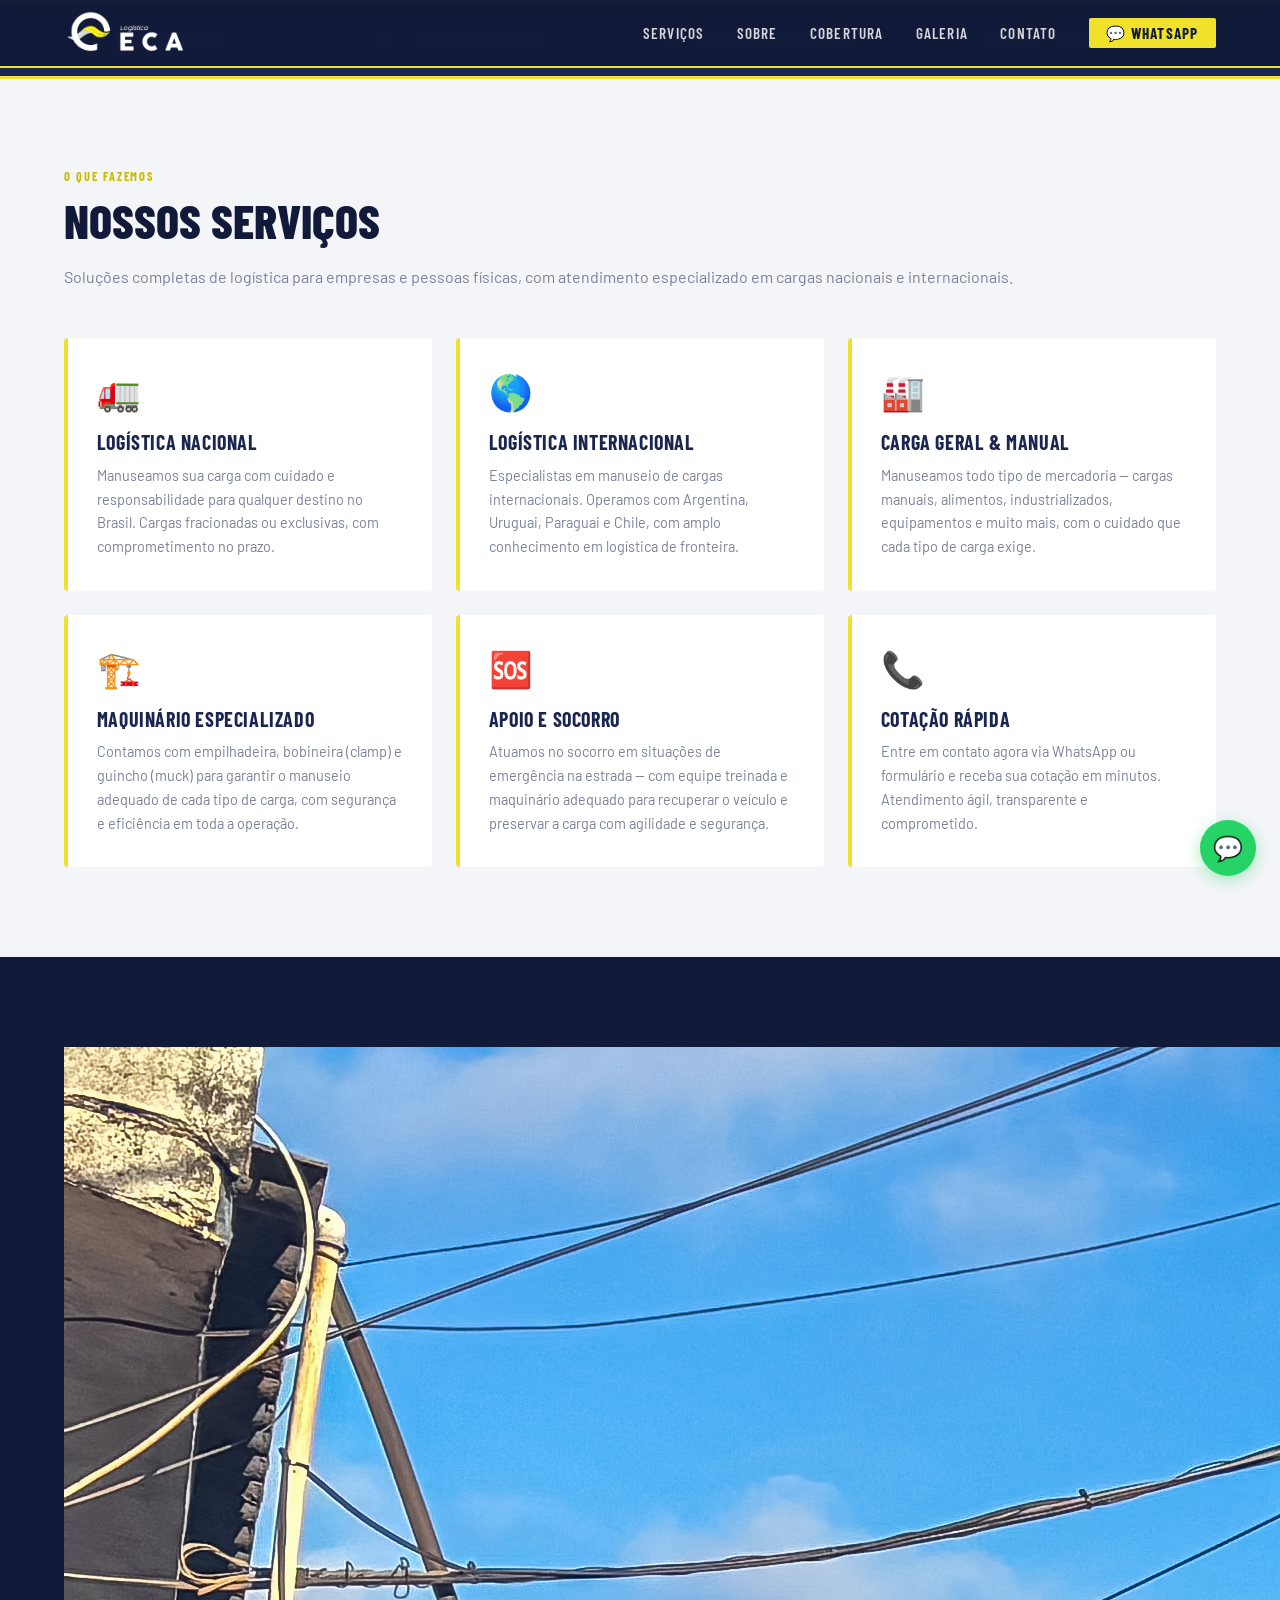
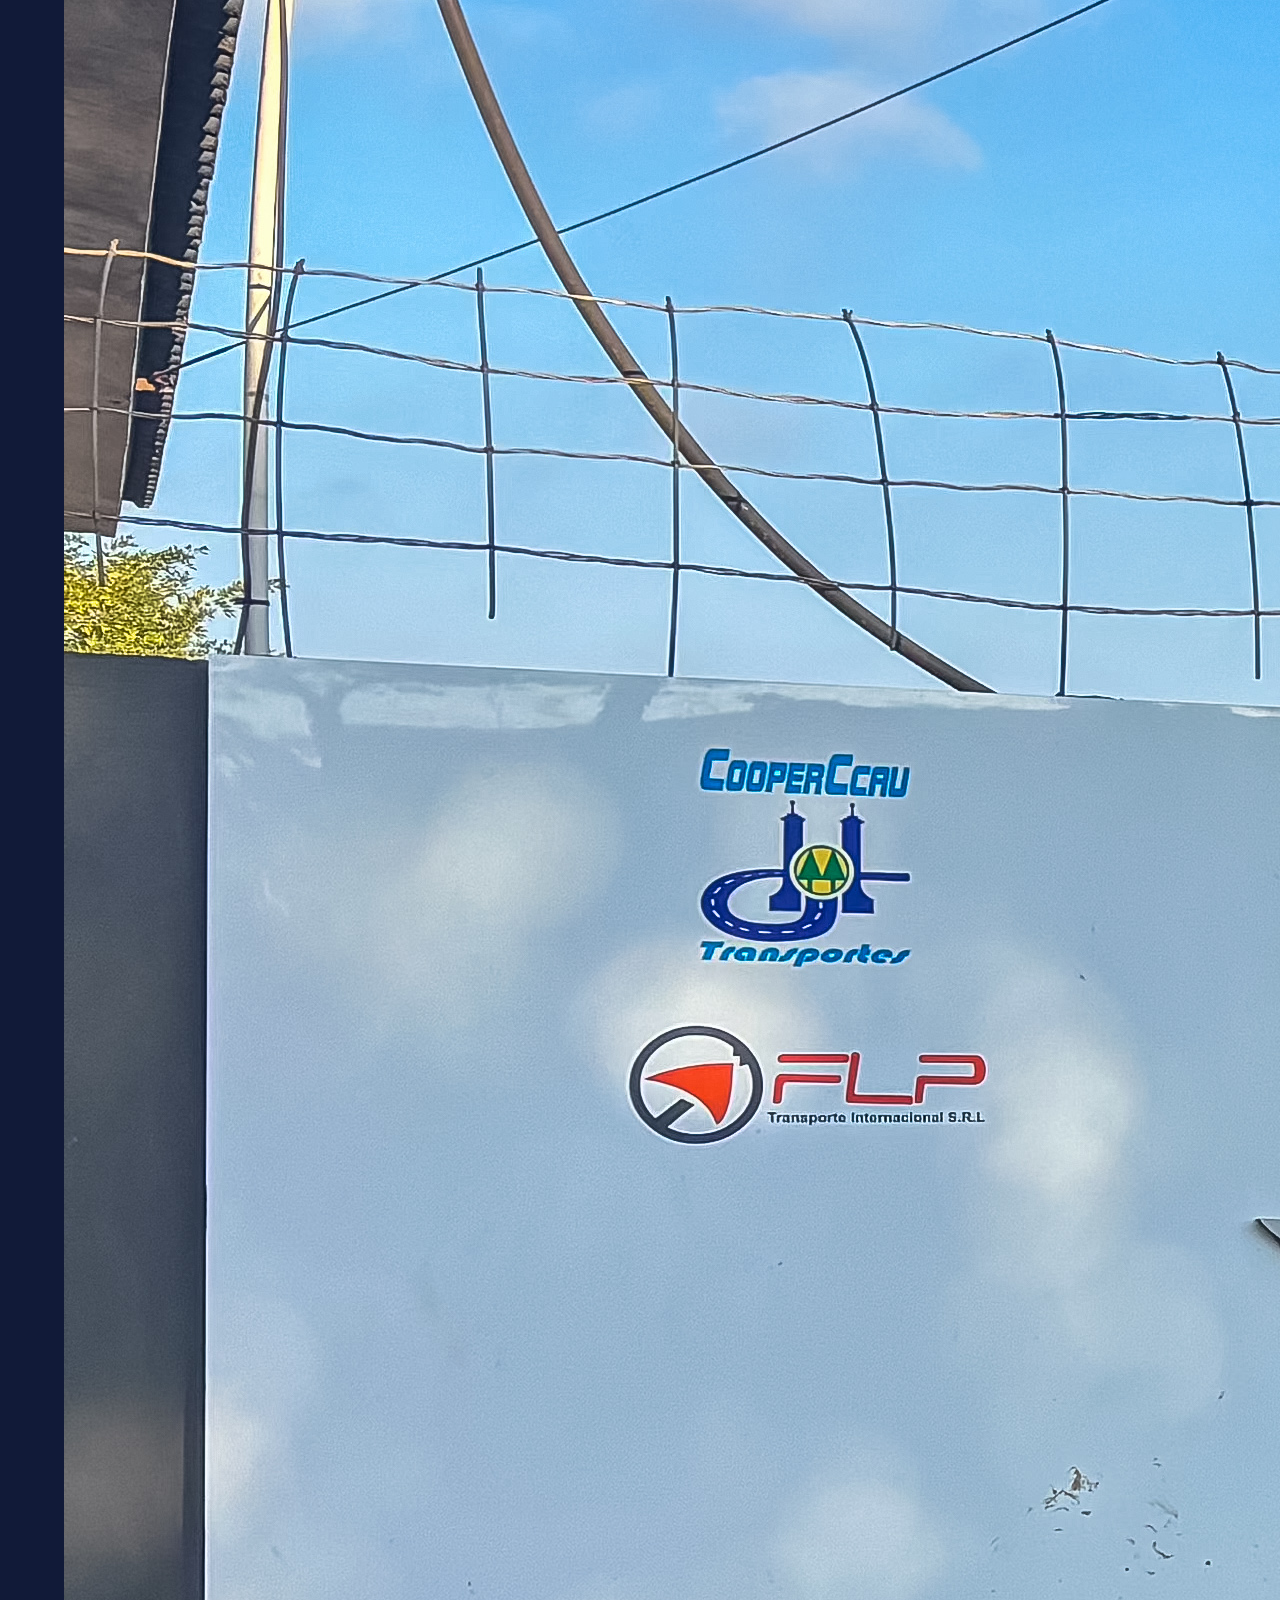
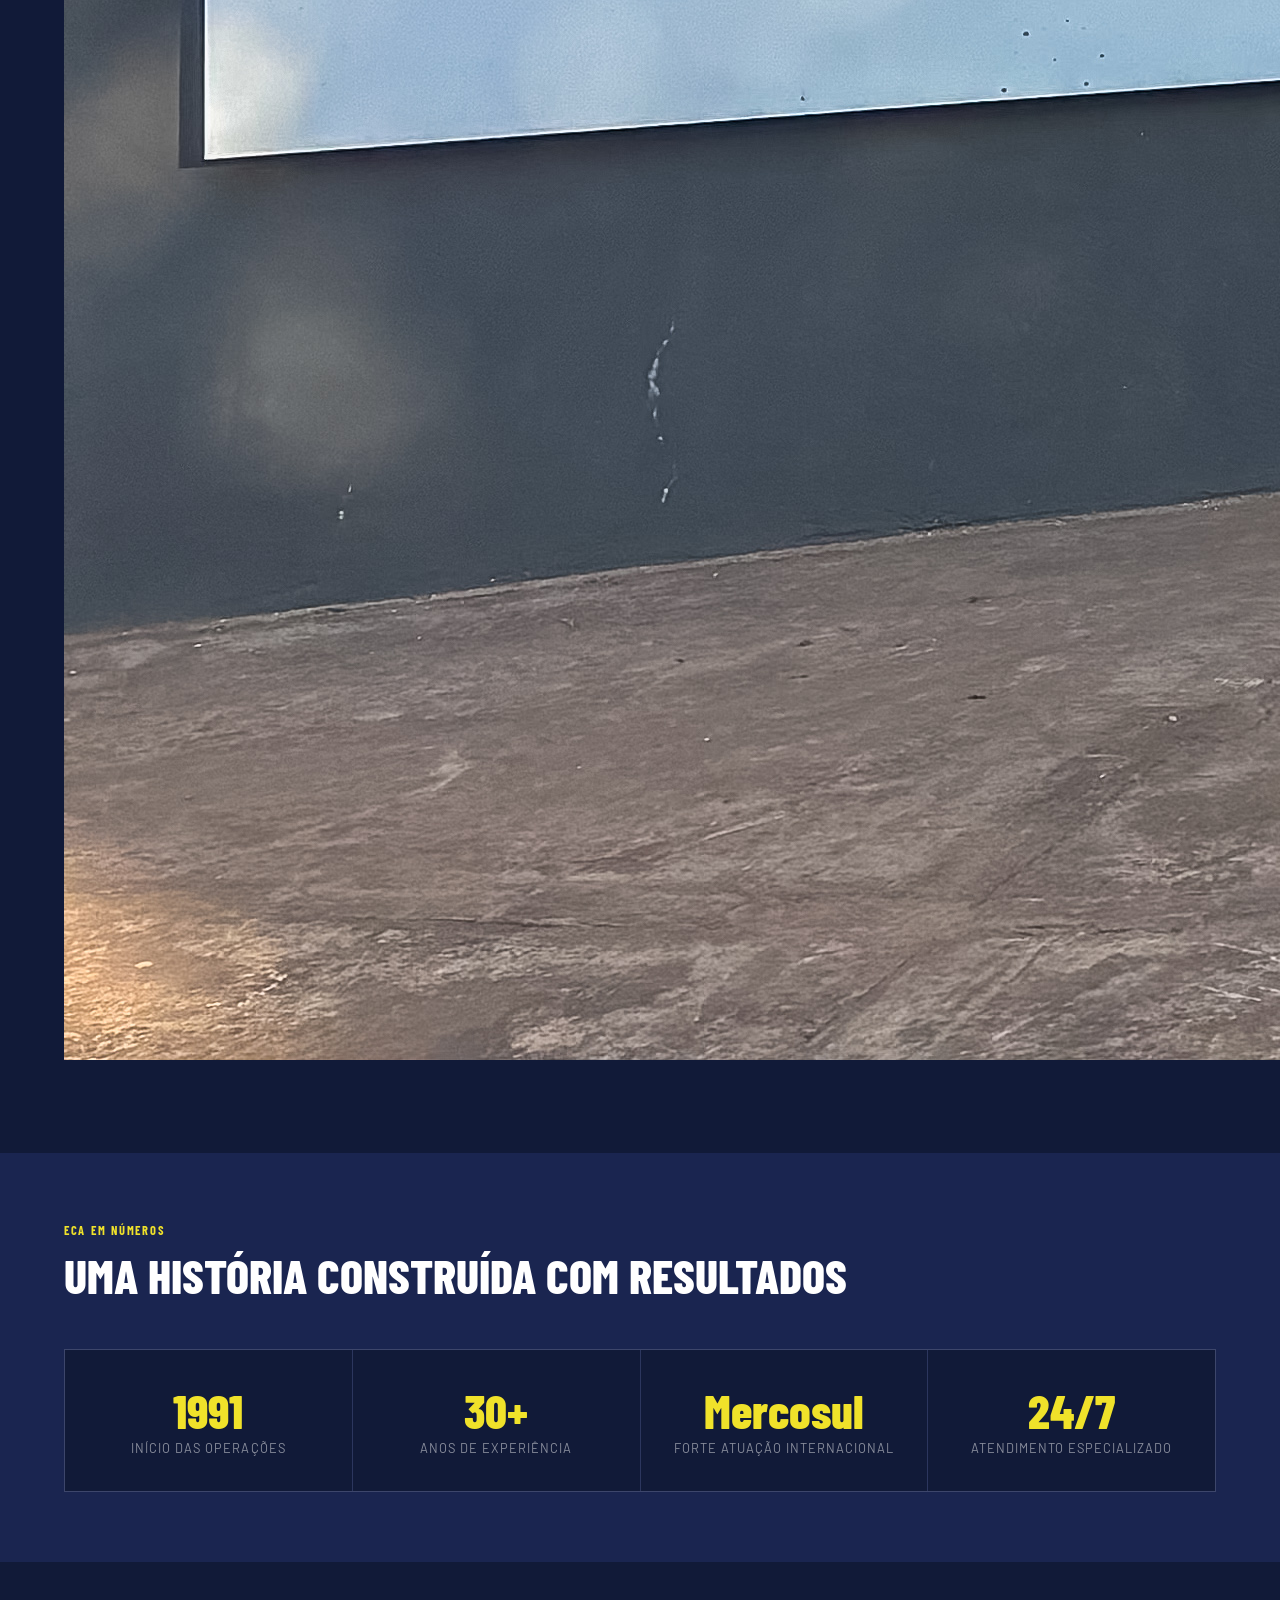
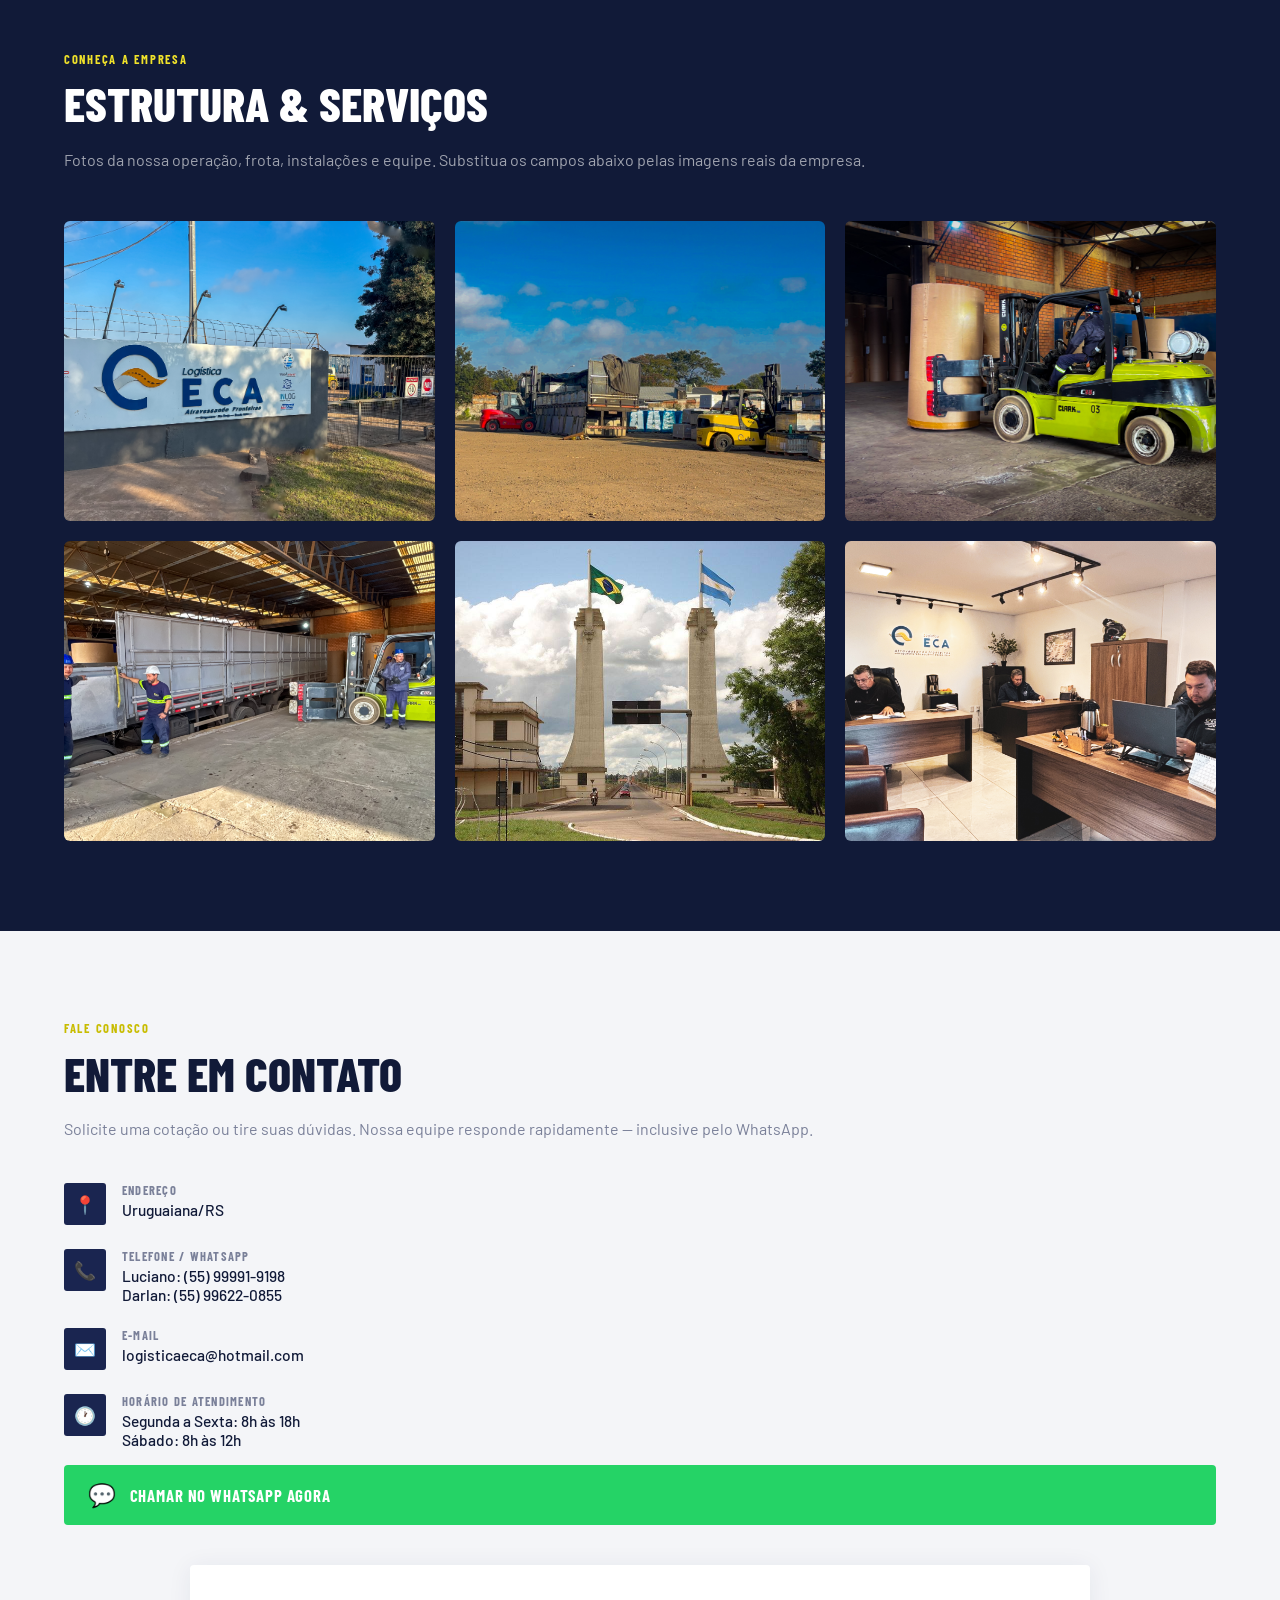
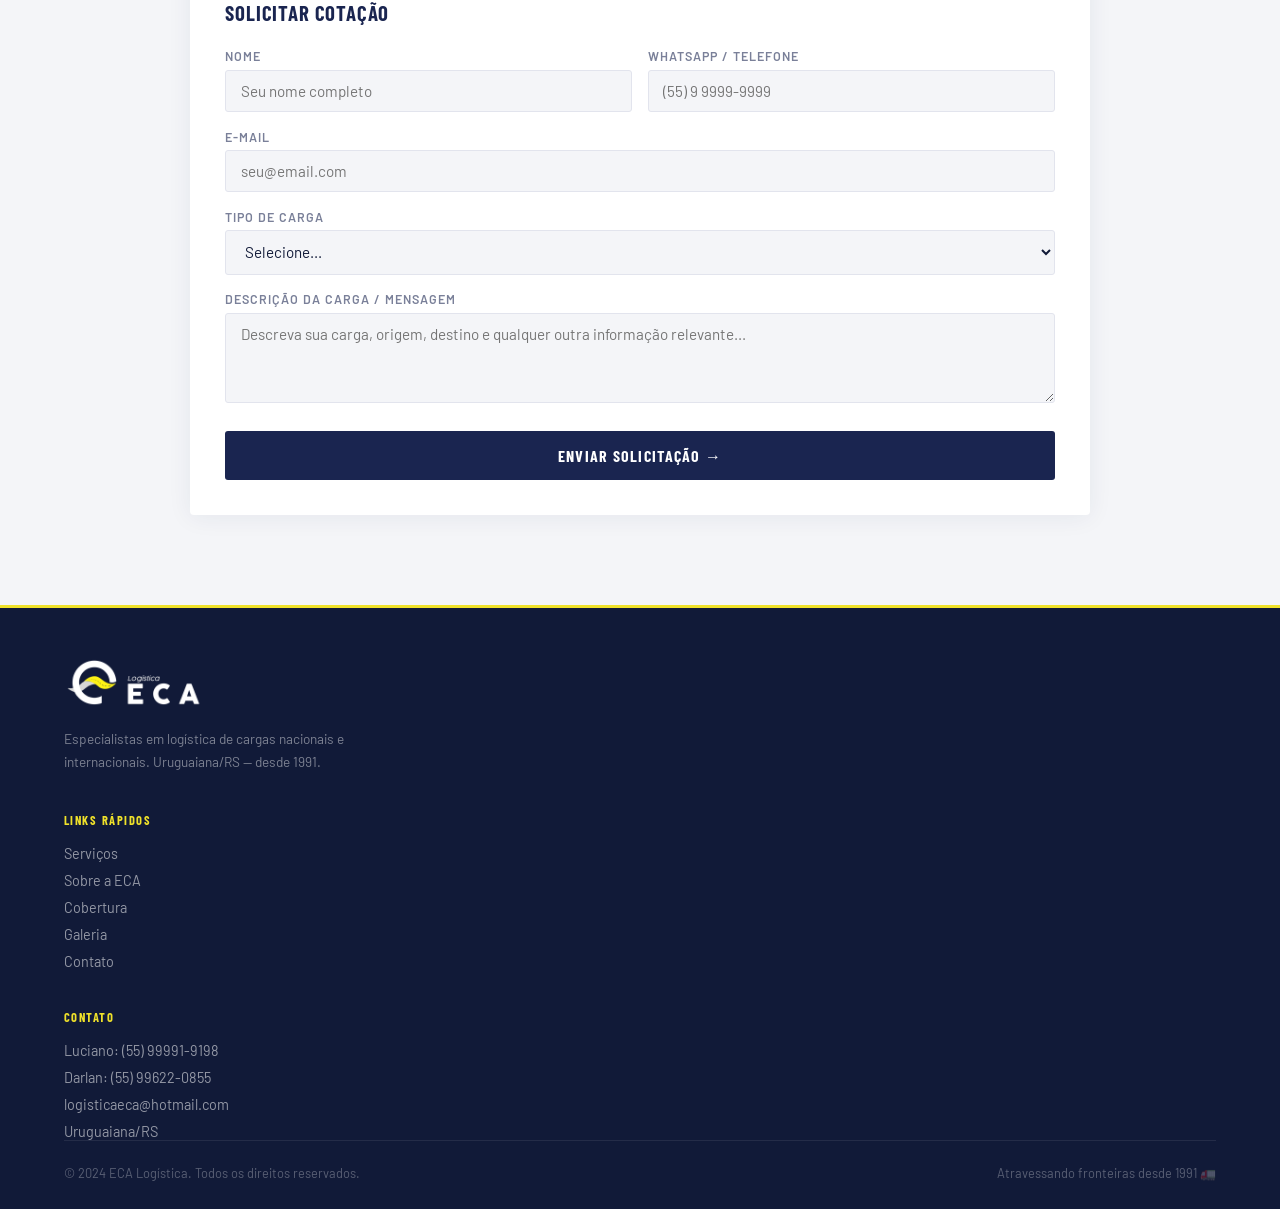
==== commit 30f5fe97: "Update index.html" ====
--- a/index.html
+++ b/index.html
@@ -831,35 +831,51 @@
 </section>
  
 <!-- DESTAQUES -->
+
 <section id="destaques">
-  <div style="text-align:center;">
-    <div class="section-label light">Nossa trajetória em números</div>
-    <h2 class="section-title light">ECA em Números</h2>
-  </div>
-  <div class="destaques-grid">
-    <div class="dest-item"><div class="dest-number">1991</div><div class="dest-label">Ano de fundação</div></div>
-    <div class="dest-item"><div class="dest-number">Matriz</div><div class="dest-label">Uruguaiana/RS</div></div>
-    <div class="dest-item"><div class="dest-number">5</div><div class="dest-label">Países atendidos</div></div>
-    <div class="dest-item"><div class="dest-number">30+</div><div class="dest-label">Anos de experiência</div></div>
-  </div>
+
+    <div class="section-label light">
+        ECA EM NÚMEROS
+    </div>
+
+    <h2 class="section-title light">
+        UMA HISTÓRIA CONSTRUÍDA COM RESULTADOS
+    </h2>
+
+    <div class="destaques-grid">
+
+        <div class="dest-item">
+            <div class="dest-number">1991</div>
+            <div class="dest-label">
+                Início das operações
+            </div>
+        </div>
+
+        <div class="dest-item">
+            <div class="dest-number">30+</div>
+            <div class="dest-label">
+                Anos de experiência
+            </div>
+        </div>
+
+        <div class="dest-item">
+            <div class="dest-number">Mercosul</div>
+            <div class="dest-label">
+                Forte atuação internacional
+            </div>
+        </div>
+
+        <div class="dest-item">
+            <div class="dest-number">24/7</div>
+            <div class="dest-label">
+                Atendimento especializado
+            </div>
+        </div>
+
+    </div>
+
 </section>
-
-<!-- COBERTURA -->
-<section id="cobertura">
-  <div class="cobertura-intro">
-    <div class="section-label">Onde atuamos</div>
-    <h2 class="section-title">Cobertura de Rotas</h2>
-    <p class="section-sub">Com base em Uruguaiana/RS, atendemos rotas nacionais por todo o Brasil e internacionais para Argentina, Uruguai, Paraguai e Chile.</p>
-  </div>
-  <div class="cobertura-grid">
-    <div class="cob-card"><h4>🇧🇷 Brasil – Nacional</h4><p>Todas as regiões do país. Cargas com saída ou destino a Uruguaiana/RS, passando pelos grandes centros como Porto Alegre, São Paulo e Curitiba.</p></div>
-    <div class="cob-card"><h4>🇦🇷 Argentina</h4><p>Passagem pela Ponte Internacional Agustín Farabundo Martí (Uruguaiana–Paso de los Libres). Destinos em Buenos Aires, Córdoba, Rosário e demais províncias.</p></div>
-    <div class="cob-card"><h4>🇺🇾 Uruguai</h4><p>Logística de fronteira completa com conexão para Montevidéu e demais cidades uruguaias.</p></div>
-    <div class="cob-card"><h4>🇵🇾 Paraguai</h4><p>Atendimento a destinos paraguaios com experiência em cruzamento de fronteira e manuseio especializado de cargas.</p></div>
-    <div class="cob-card"><h4>🇨🇱 Chile</h4><p>Rotas para o Chile com equipe preparada para logística de longa distância e manuseio de cargas internacionais.</p></div>
-  </div>
-</section>
-
+ 
 <!-- GALERIA -->
 <section id="galeria">
   <div class="section-label light">Conheça a empresa</div>
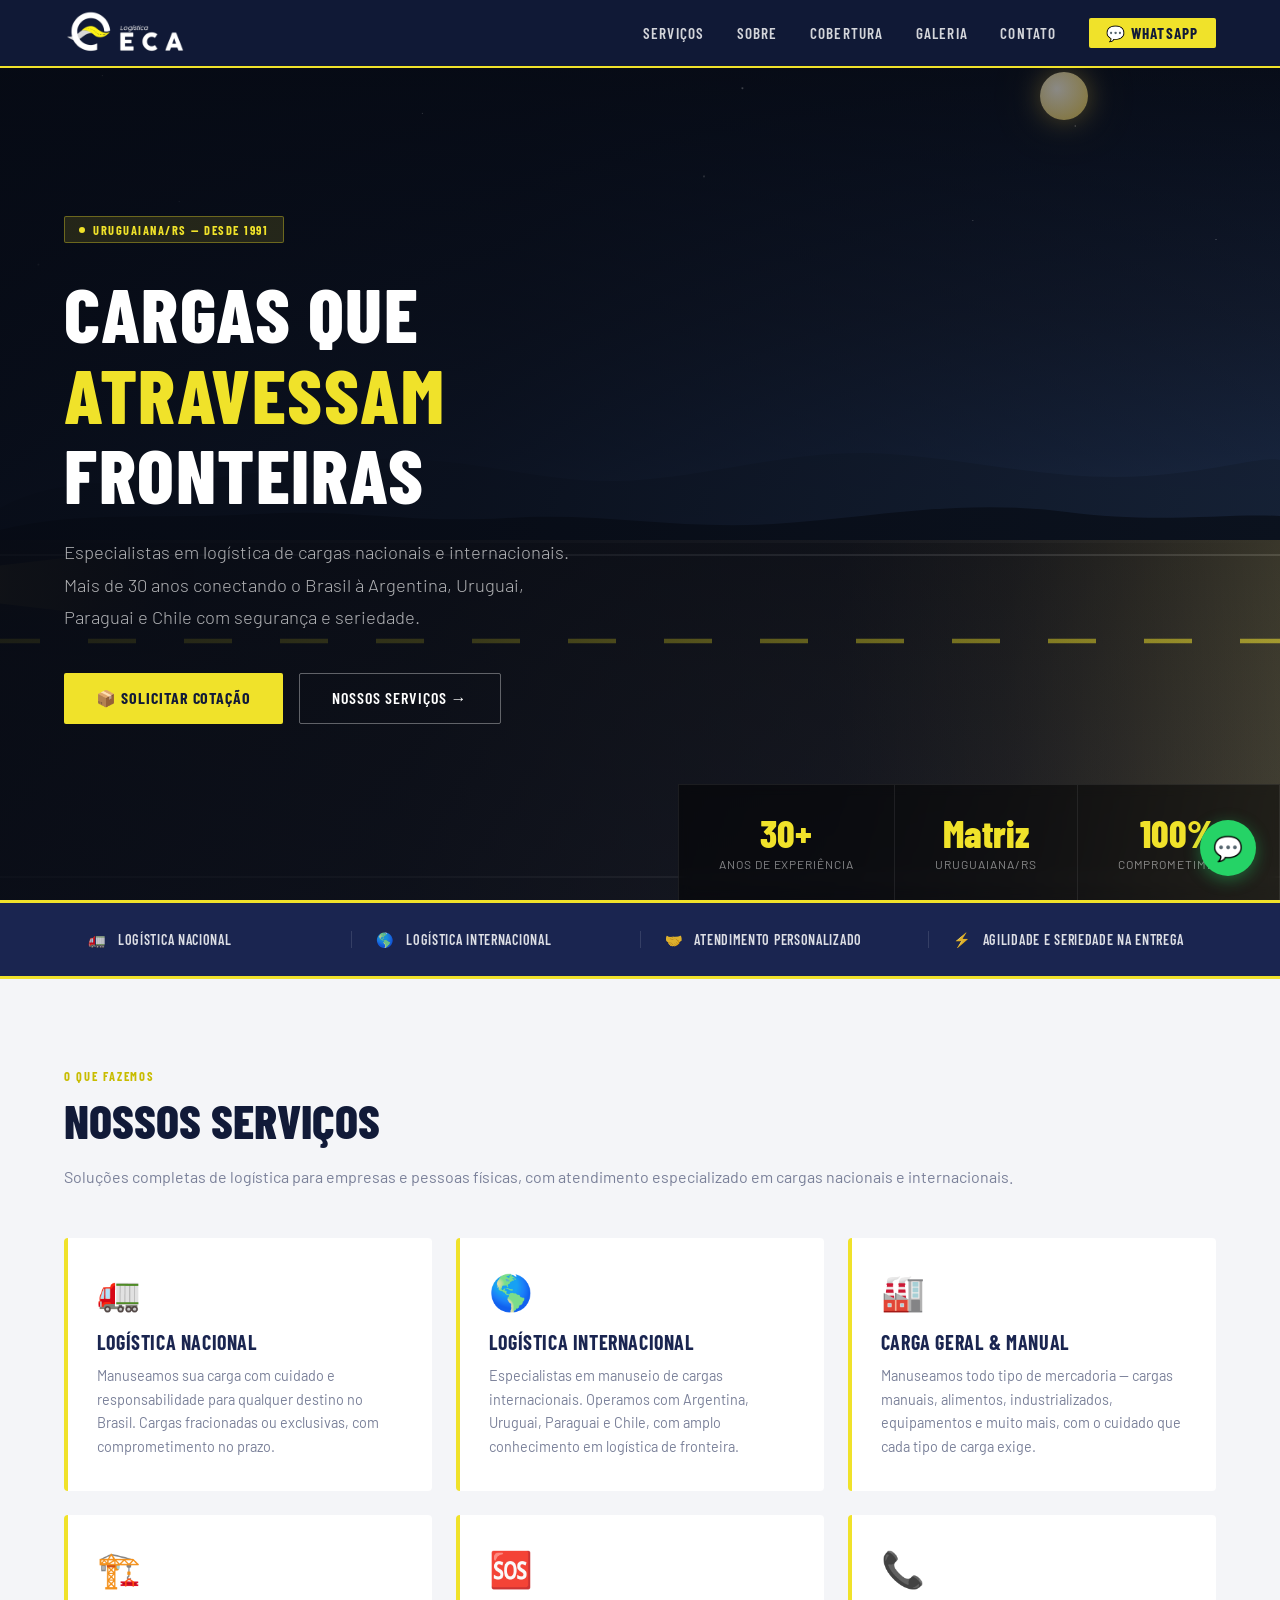
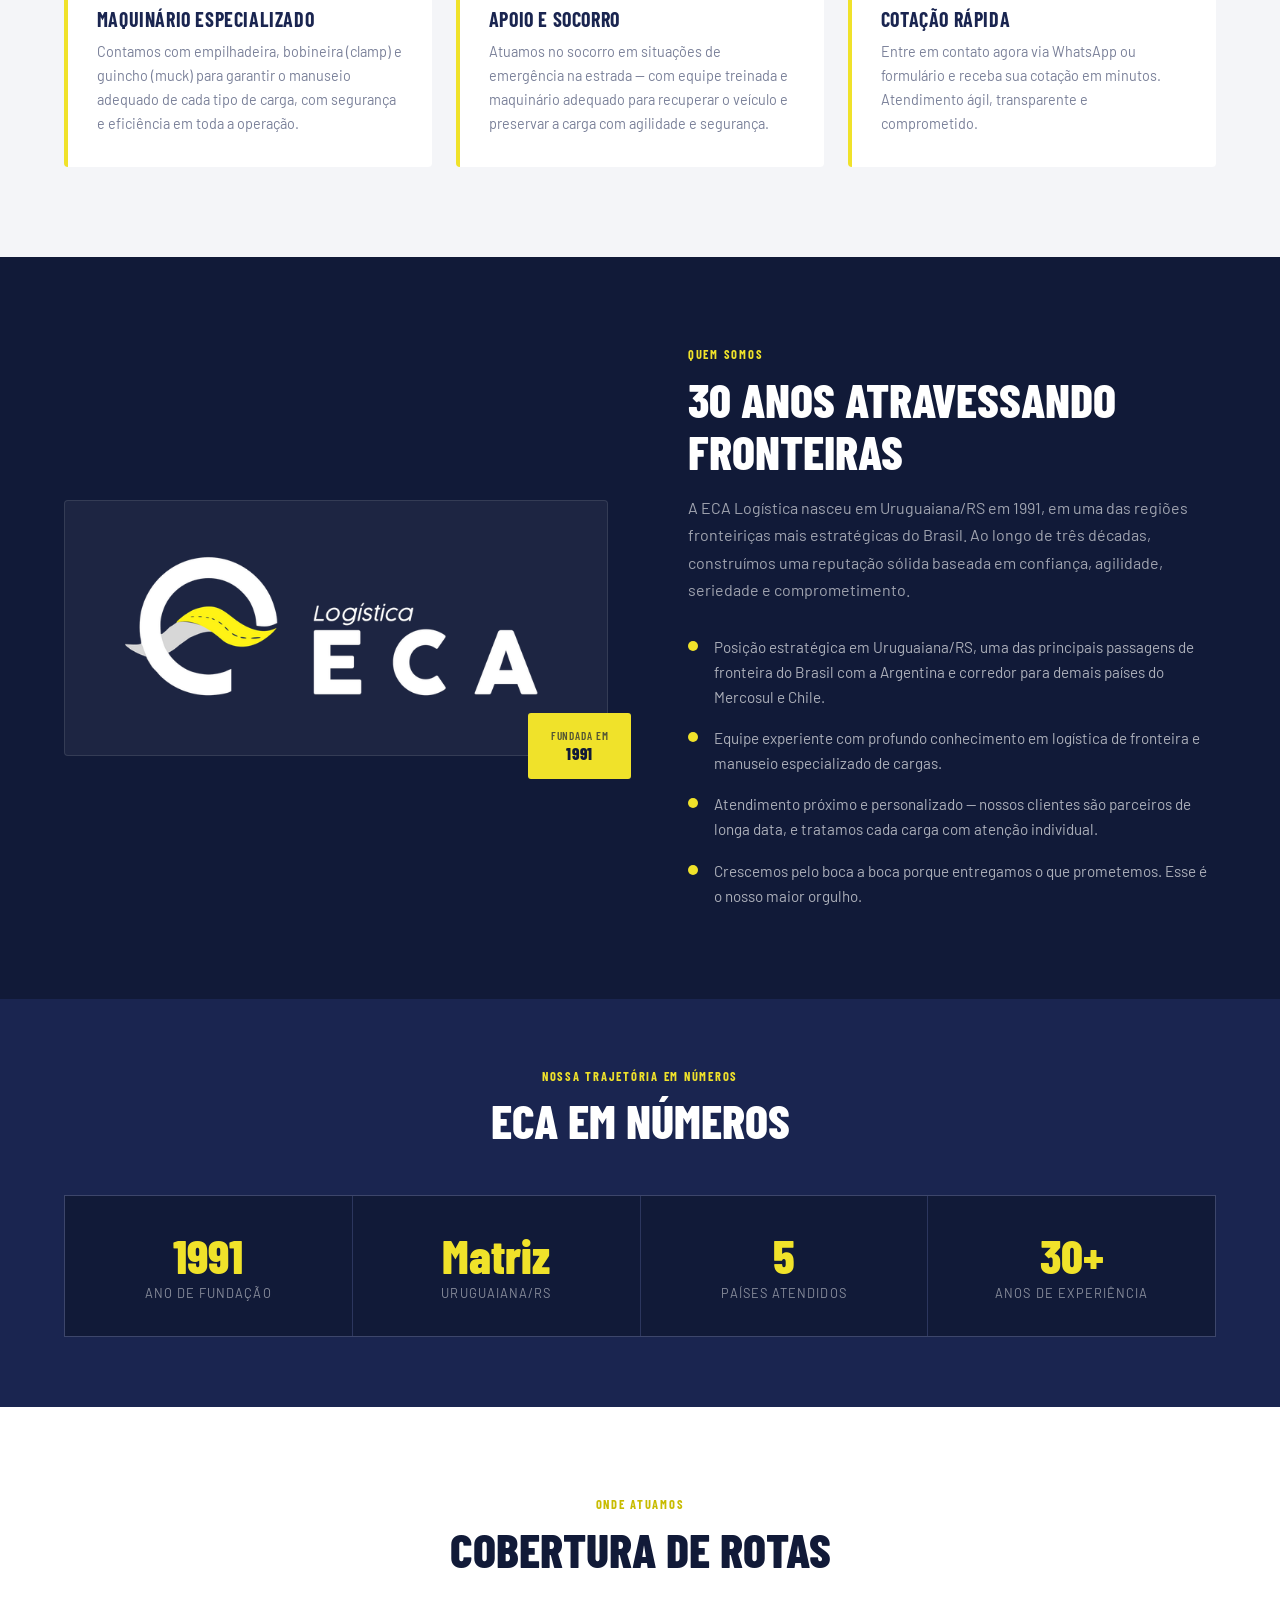
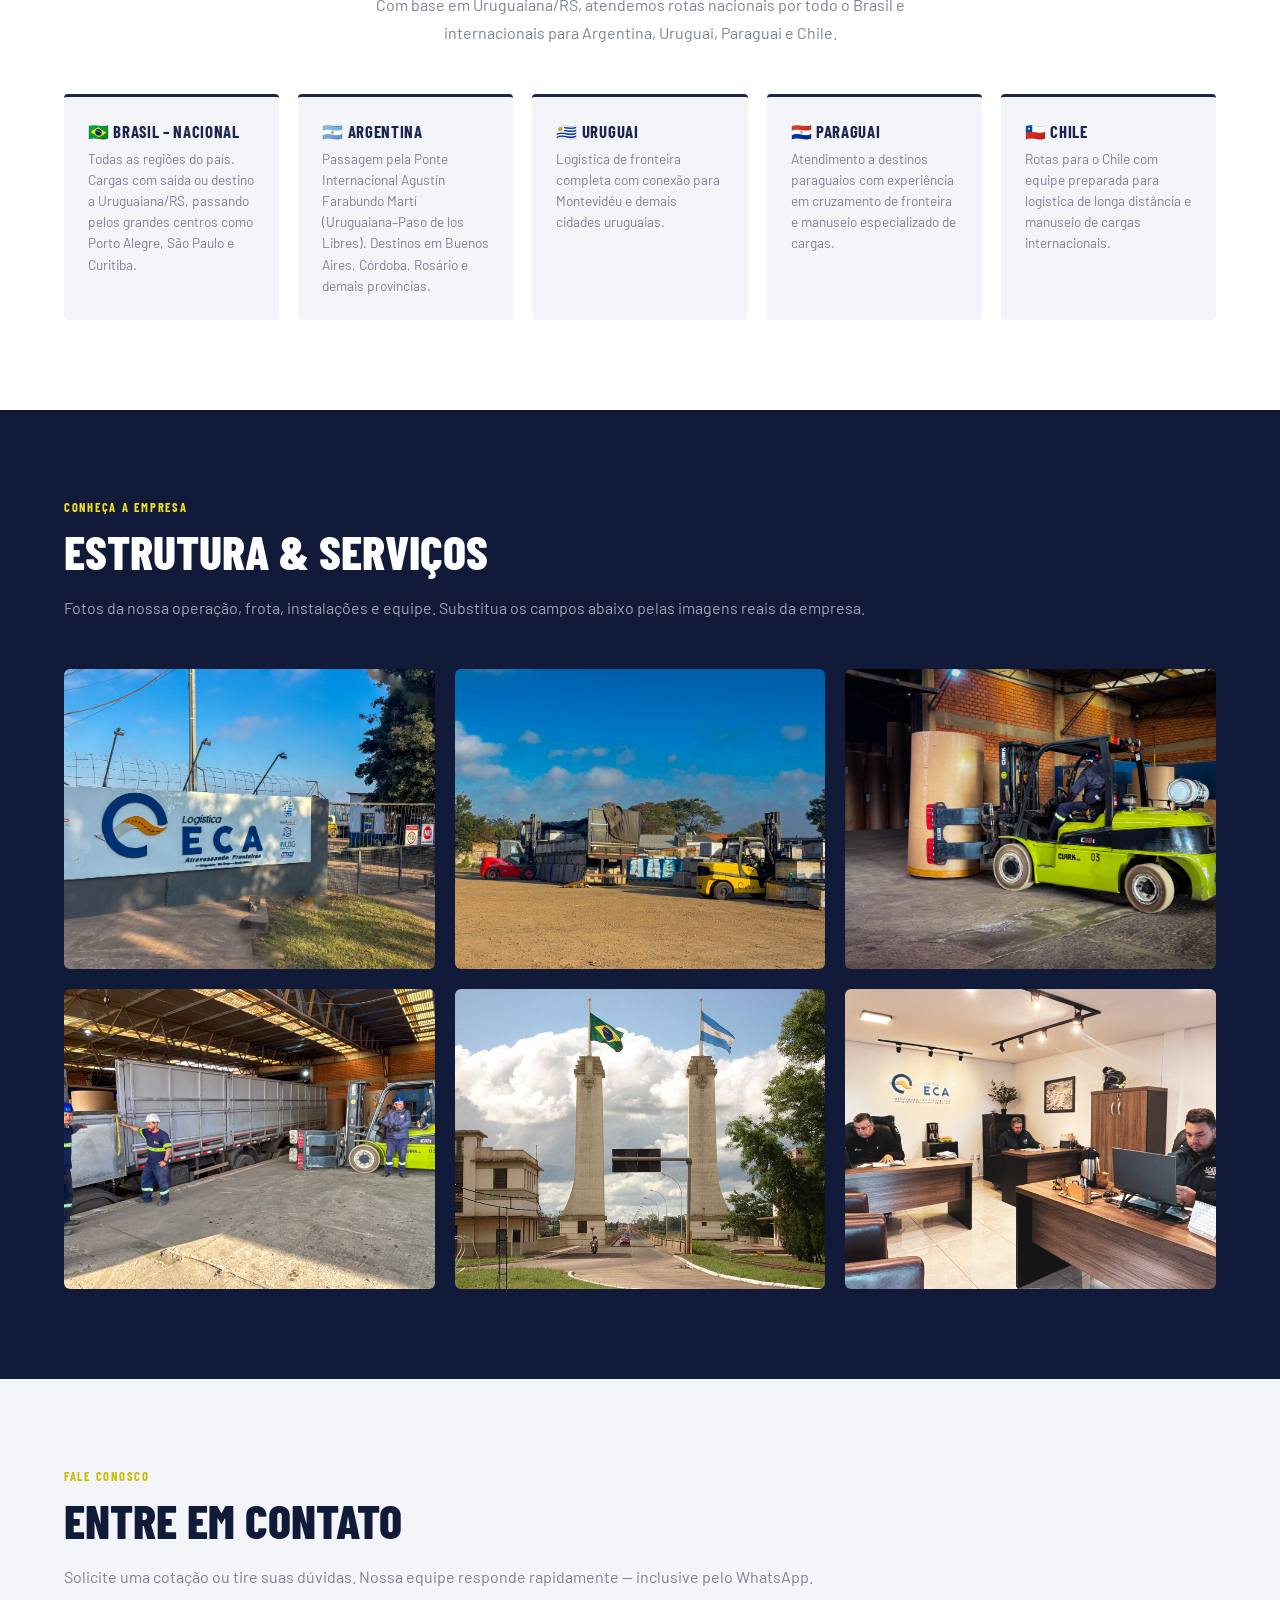
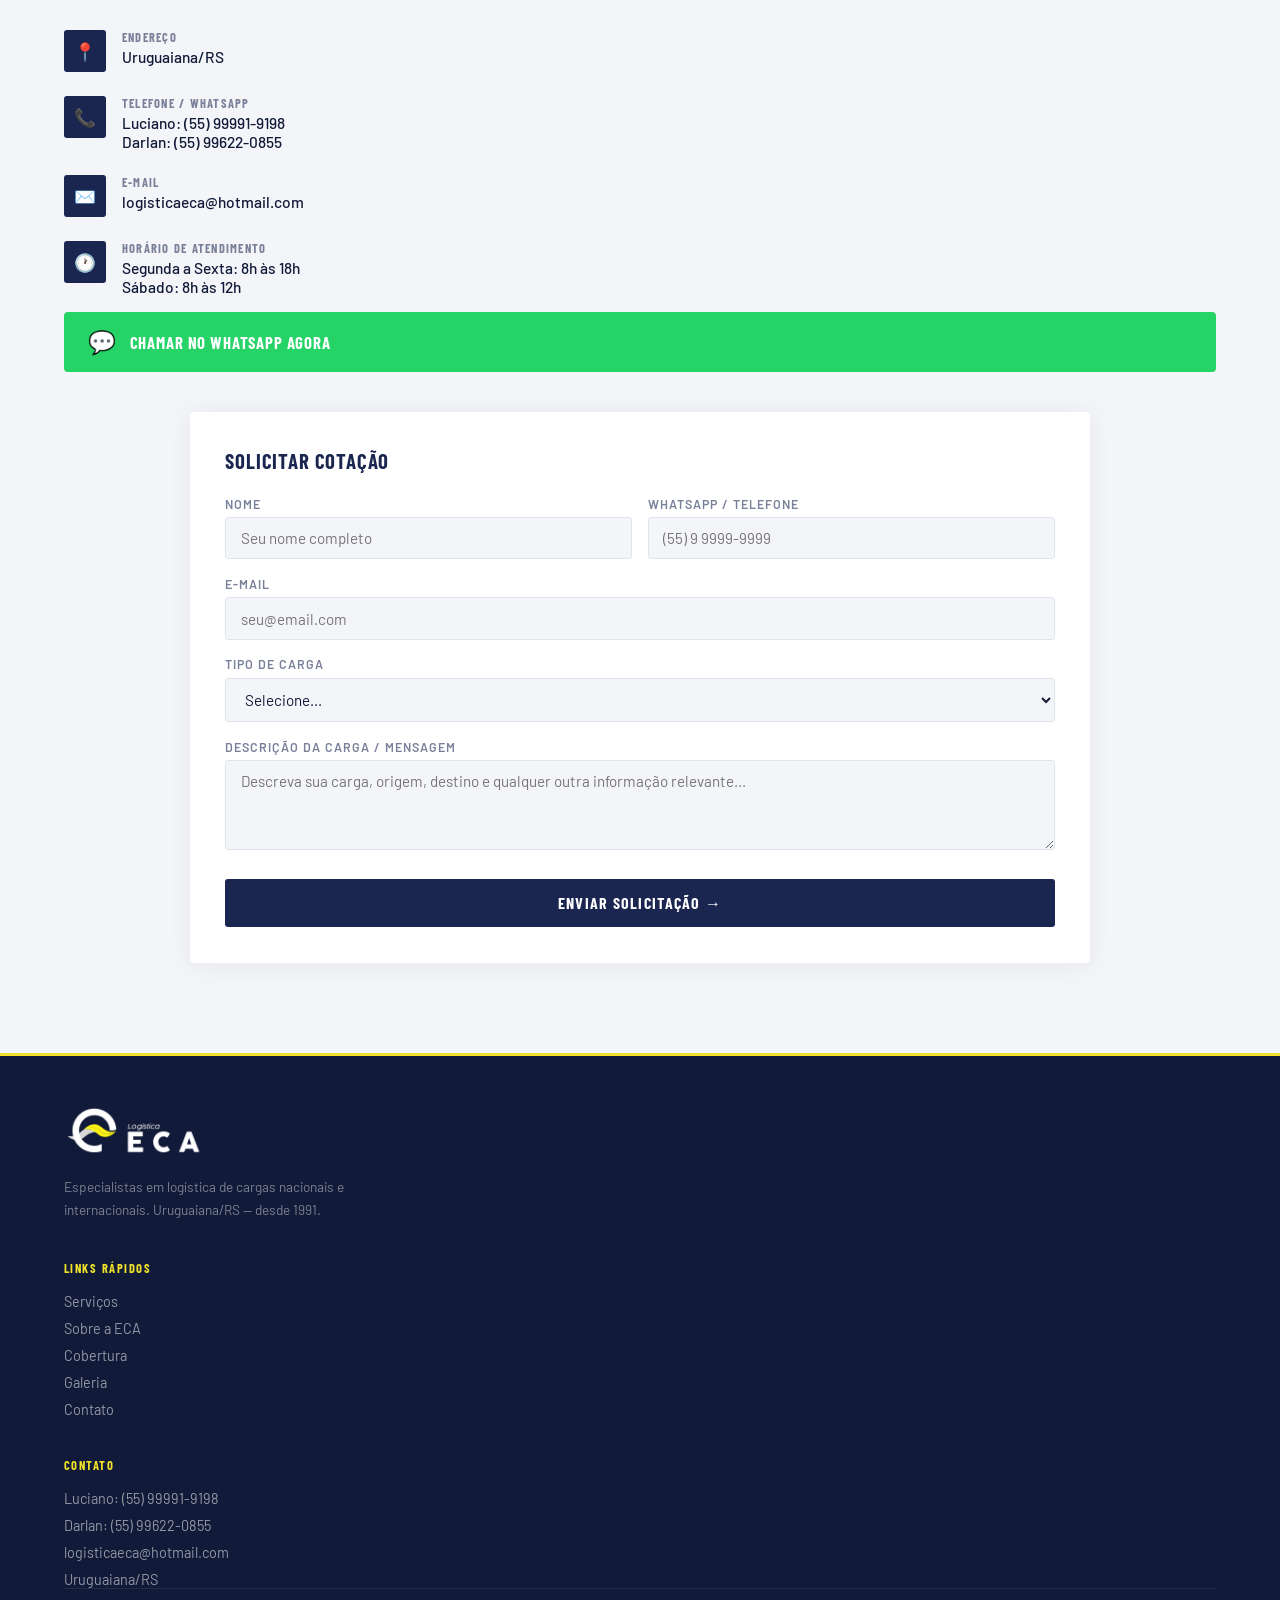
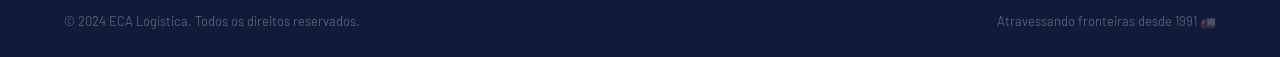
==== commit 11df5c63: "Add files via upload" ====
--- a/index.html
+++ b/index.html
@@ -37,480 +37,223 @@
   .nav-cta:hover { background: var(--yellow-dark) !important; }
 
   /* HERO */
-.hero{
-    position:relative;
-    min-height:100vh;
-    display:flex;
-    align-items:center;
-    overflow:hidden;
-    background:#071325;
-    padding:0 7%;
-}
-
-.hero video{
-    position:absolute;
-    inset:0;
-    width:100%;
-    height:100%;
-    object-fit:cover;
-    z-index:0;
-}
-
-.hero::before{
-    content:"";
-    position:absolute;
-    inset:0;
-    background:
-    linear-gradient(
-        90deg,
-        rgba(4,15,34,.88) 0%,
-        rgba(4,15,34,.70) 42%,
-        rgba(4,15,34,.28) 100%
+  .hero {
+    min-height: 100vh;
+    position: relative; overflow: hidden;
+    display: flex; align-items: center;
+    padding: 100px 5vw 60px;
+    background: #0a0e1c;
+  }
+
+  /* Sky gradient - dusk */
+  .hero-sky {
+    position: absolute; inset: 0;
+    background: linear-gradient(180deg,
+      #060a14 0%,
+      #0d1526 18%,
+      #162035 35%,
+      #1d2d4a 50%,
+      #2b3d5c 62%,
+      #4a5a72 70%,
+      #7a6858 76%,
+      #b07840 80%,
+      #d08830 83%,
+      #e89028 86%,
+      #c06818 89%,
+      #7a3010 93%,
+      #2a1008 97%,
+      #0a0e1c 100%
     );
-    z-index:1;
-}
-
-.hero-content{
-
-    position:relative;
-
-    z-index:2;
-
-    max-width:760px;
-
-    margin-top:70px;
-
-}
-
-.hero-badge{
-
-display:inline-flex;
-
-align-items:center;
-
-padding:10px 18px;
-
-border-radius:40px;
-
-background:rgba(255,255,255,.08);
-
-backdrop-filter:blur(8px);
-
-border:1px solid rgba(255,255,255,.12);
-
-color:#f0e22a;
-
-font-family:"Barlow Condensed";
-
-font-weight:700;
-
-letter-spacing:.08em;
-
-text-transform:uppercase;
-
-font-size:13px;
-
-margin-bottom:28px;
-
-}
-
-.hero h1{
-
-font-family:"Barlow Condensed";
-
-font-size:78px;
-
-font-weight:800;
-
-line-height:.95;
-
-color:#fff;
-
-text-transform:uppercase;
-
-margin-bottom:24px;
-
-}
-
-.hero h1 span{
-
-color:#f0e22a;
-
-}
-
-.hero p{
-
-font-size:21px;
-
-line-height:1.8;
-
-color:rgba(255,255,255,.82);
-
-max-width:650px;
-
-margin-bottom:42px;
-
-}
-
- .hero-actions{
-
-display:flex;
-
-gap:18px;
-
-flex-wrap:wrap;
-
-margin-bottom:60px;
-
-}
-
-.btn-primary{
-
-display:inline-flex;
-
-align-items:center;
-
-justify-content:center;
-
-padding:18px 34px;
-
-background:#f0e22a;
-
-color:#102040;
-
-font-family:"Barlow Condensed";
-
-font-size:18px;
-
-font-weight:700;
-
-text-transform:uppercase;
-
-letter-spacing:.08em;
-
-border-radius:4px;
-
-text-decoration:none;
-
-transition:.30s;
-
-}
-
-.btn-primary:hover{
-
-transform:translateY(-4px);
-
-box-shadow:0 18px 40px rgba(0,0,0,.30);
-
-}
-
-.btn-outline{
-
-display:inline-flex;
-
-align-items:center;
-
-justify-content:center;
-
-padding:18px 34px;
-
-border:2px solid rgba(255,255,255,.25);
-
-color:white;
-
-text-decoration:none;
-
-font-family:"Barlow Condensed";
-
-font-size:18px;
-
-font-weight:600;
-
-letter-spacing:.08em;
-
-text-transform:uppercase;
-
-transition:.30s;
-
-}
-
-.btn-outline:hover{
-
-border-color:#f0e22a;
-
-color:#f0e22a;
-
-background:rgba(255,255,255,.05);
-
-}
-
-.hero-stats{
-
-position:absolute;
-
-right:7%;
-
-bottom:55px;
-
-display:flex;
-
-gap:18px;
-
-z-index:2;
-
-}
-
-.hero-stat{
-
-min-width:170px;
-
-padding:26px;
-
-background:rgba(8,18,42,.72);
-
-backdrop-filter:blur(16px);
-
-border:1px solid rgba(255,255,255,.08);
-
-border-radius:8px;
-
-}
-
-.hero-stat strong{
-
-display:block;
-
-font-family:"Barlow Condensed";
-
-font-size:46px;
-
-font-weight:800;
-
-color:#f0e22a;
-
-line-height:1;
-
-margin-bottom:8px;
-
-}
-
-.hero-stat span{
-
-display:block;
-
-color:rgba(255,255,255,.72);
-
-font-size:13px;
-
-letter-spacing:.08em;
-
-text-transform:uppercase;
-
-line-height:1.5;
-
-}
-
- .hero-scroll{
-
-position:absolute;
-
-left:7%;
-
-bottom:40px;
-
-display:flex;
-
-align-items:center;
-
-gap:12px;
-
-z-index:3;
-
-font-family:"Barlow Condensed";
-
-font-size:13px;
-
-letter-spacing:.18em;
-
-text-transform:uppercase;
-
-color:rgba(255,255,255,.55);
-
-}
-
-.hero-scroll::before{
-
-content:"";
-
-width:42px;
-
-height:1px;
-
-background:#f0e22a;
-
-}
-
-.hero::after{
-
-content:"";
-
-position:absolute;
-
-right:-180px;
-
-top:-180px;
-
-width:520px;
-
-height:520px;
-
-border-radius:50%;
-
-background:radial-gradient(circle,
-rgba(240,226,42,.16) 0%,
-rgba(240,226,42,.06) 45%,
-transparent 75%);
-
-z-index:1;
-
-pointer-events:none;
-
-}
-
-@media(max-width:1100px){
-
-.hero{
-
-padding:120px 8% 80px;
-
-}
-
-.hero-content{
-
-max-width:100%;
-
-}
-
-.hero h1{
-
-font-size:62px;
-
-}
-
-.hero p{
-
-font-size:18px;
-
-}
-
-.hero-stats{
-
-position:relative;
-
-right:auto;
-
-bottom:auto;
-
-margin-top:40px;
-
-flex-wrap:wrap;
-
-}
-
-}
-
-@media(max-width:768px){
-
-.hero{
-
-padding:120px 24px 70px;
-
-}
-
-.hero h1{
-
-font-size:46px;
-
-}
-
-.hero p{
-
-font-size:16px;
-
-}
-
-.hero-actions{
-
-flex-direction:column;
-
-}
-
-.btn-primary,
-
-.btn-outline{
-
-width:100%;
-
-}
-
-.hero-stat{
-
-width:100%;
-
-}
-
-}
-
- .hero-content > *{
-
-animation:heroFade .9s ease both;
-
-}
-
-.hero-content h1{
-
-animation-delay:.15s;
-
-}
-
-.hero-content p{
-
-animation-delay:.30s;
-
-}
-
-.hero-actions{
-
-animation-delay:.45s;
-
-}
-
-.hero-stats{
-
-animation:heroFade 1s .60s ease both;
-
-}
-
-@keyframes heroFade{
-
-from{
-
-opacity:0;
-
-transform:translateY(35px);
-
-}
-
-to{
-
-opacity:1;
-
-transform:translateY(0);
-
-}
-
-}
- 
+  }
+
+  /* Stars */
+  .hero-stars {
+    position: absolute; top: 0; left: 0; right: 0; height: 70%;
+    background-image:
+      radial-gradient(1px 1px at 8% 12%, rgba(255,255,255,0.85) 0%, transparent 100%),
+      radial-gradient(1.5px 1.5px at 19% 6%, rgba(255,255,255,0.7) 0%, transparent 100%),
+      radial-gradient(1px 1px at 33% 18%, rgba(255,255,255,0.9) 0%, transparent 100%),
+      radial-gradient(1px 1px at 47% 4%, rgba(255,255,255,0.65) 0%, transparent 100%),
+      radial-gradient(1.5px 1.5px at 58% 14%, rgba(255,255,255,0.8) 0%, transparent 100%),
+      radial-gradient(1px 1px at 71% 9%, rgba(255,255,255,0.6) 0%, transparent 100%),
+      radial-gradient(1px 1px at 84% 20%, rgba(255,255,255,0.75) 0%, transparent 100%),
+      radial-gradient(1px 1px at 92% 7%, rgba(255,255,255,0.7) 0%, transparent 100%),
+      radial-gradient(1px 1px at 14% 32%, rgba(255,255,255,0.5) 0%, transparent 100%),
+      radial-gradient(1.5px 1.5px at 55% 28%, rgba(255,255,255,0.6) 0%, transparent 100%),
+      radial-gradient(1px 1px at 76% 35%, rgba(255,255,255,0.45) 0%, transparent 100%),
+      radial-gradient(1px 1px at 38% 10%, rgba(255,255,255,0.8) 0%, transparent 100%),
+      radial-gradient(1px 1px at 95% 38%, rgba(255,255,255,0.5) 0%, transparent 100%),
+      radial-gradient(1.5px 1.5px at 3% 42%, rgba(255,255,255,0.55) 0%, transparent 100%),
+      radial-gradient(1px 1px at 27% 48%, rgba(255,255,255,0.35) 0%, transparent 100%);
+  }
+
+  /* Moon */
+  .hero-moon {
+    position: absolute;
+    top: 8%; right: 15%;
+    width: 48px; height: 48px;
+    border-radius: 50%;
+    background: radial-gradient(circle at 35% 35%, #fff9e8, #e8c848);
+    box-shadow: 0 0 25px rgba(240,200,72,0.5), 0 0 55px rgba(240,200,72,0.2);
+  }
+
+  /* Hills silhouette */
+  .hero-hills {
+    position: absolute;
+    bottom: 38%; left: 0; right: 0;
+    height: 160px;
+    pointer-events: none;
+  }
+  .hero-hills svg { width: 100%; height: 100%; }
+
+  /* ── ROAD (lateral view, horizontal) ── */
+  .hero-road {
+    position: absolute;
+    bottom: 0; left: 0; right: 0;
+    height: 40%;
+  }
+
+  /* Asphalt */
+  .road-asphalt {
+    position: absolute; inset: 0;
+    background: linear-gradient(180deg,
+      #1c1c20 0%,
+      #222226 35%,
+      #282830 100%
+    );
+  }
+
+  /* Top edge of road - subtle curb line */
+  .road-asphalt::before {
+    content: '';
+    position: absolute;
+    top: 0; left: 0; right: 0;
+    height: 3px;
+    background: linear-gradient(90deg, transparent, rgba(255,255,255,0.06) 20%, rgba(255,255,255,0.08) 50%, rgba(255,255,255,0.06) 80%, transparent);
+  }
+
+  /* White edge line (shoulder) - top of road */
+  .road-line-top {
+    position: absolute;
+    top: 4%; left: 0; right: 0;
+    height: 2px;
+    background: rgba(255,255,255,0.20);
+  }
+
+  /* White edge line bottom */
+  .road-line-bottom {
+    position: absolute;
+    bottom: 6%; left: 0; right: 0;
+    height: 2px;
+    background: rgba(255,255,255,0.14);
+  }
+
+  /* Center dashes - HORIZONTAL, scrolling right to left */
+  .road-dashes {
+    position: absolute;
+    top: 28%; transform: translateY(-50%);
+    left: 0; right: 0;
+    height: 5px;
+    overflow: hidden;
+  }
+  .road-dashes::before {
+    content: '';
+    position: absolute;
+    top: 0; left: -200px; right: 0;
+    height: 100%;
+    background: repeating-linear-gradient(
+      90deg,
+      var(--yellow) 0px, var(--yellow) 48px,
+      transparent 48px, transparent 96px
+    );
+    animation: dashScrollH 0.55s linear infinite;
+    opacity: 0.88;
+  }
+  @keyframes dashScrollH {
+    0%   { transform: translateX(0); }
+    100% { transform: translateX(-96px); }
+  }
+
+  /* Headlight glow on road surface ahead of truck */
+  .road-headlight-glow {
+    position: absolute;
+    top: 0; bottom: 0;
+    right: 0;
+    width: 35%;
+    background: linear-gradient(90deg,
+      transparent 0%,
+      rgba(255,210,80,0.06) 40%,
+      rgba(255,220,100,0.14) 70%,
+      rgba(255,230,120,0.22) 100%
+    );
+  }
+
+  /* ── TRUCK ── */
+  .truck-scene {
+    position: absolute;
+    bottom: 29%;
+    left: -520px;
+    width: 480px;
+    animation: truckDriveH 13s linear infinite;
+    filter: drop-shadow(0 8px 18px rgba(0,0,0,0.75)) drop-shadow(2px 0 10px rgba(255,180,60,0.2));
+  }
+
+  @keyframes truckDriveH {
+    0%   { left: -520px; }
+    100% { left: 105%; }
+  }
+
+  /* Headlight cone projecting forward (to the right) */
+  .truck-headlight-beam {
+    position: absolute;
+    right: -220px;
+    top: 22%;
+    width: 240px;
+    height: 80px;
+    background: linear-gradient(90deg,
+      rgba(255,230,110,0.5) 0%,
+      rgba(255,218,90,0.22) 30%,
+      rgba(255,200,70,0.08) 65%,
+      transparent 100%
+    );
+    clip-path: polygon(0 35%, 100% 0%, 100% 100%, 0 65%);
+    animation: beamPulse 0.14s ease-in-out infinite alternate;
+  }
+  @keyframes beamPulse { from { opacity: 0.85; } to { opacity: 1; } }
+
+  /* Wheel spin */
+  .wheel-spin {
+    animation: spinW 0.3s linear infinite;
+    transform-origin: center center;
+  }
+  @keyframes spinW { from { transform: rotate(0deg); } to { transform: rotate(360deg); } }
+
+  /* Hero overlay for text readability */
+  .hero-overlay {
+    position: absolute; inset: 0;
+    background: linear-gradient(100deg,
+      rgba(6,10,20,0.92) 0%,
+      rgba(6,10,20,0.78) 38%,
+      rgba(6,10,20,0.25) 100%
+    );
+  }
+
+  .hero-content { position: relative; z-index: 2; max-width: 640px; }
+  .hero-badge { display: inline-flex; align-items: center; gap: 0.5rem; background: rgba(240,226,42,0.12); border: 1px solid rgba(240,226,42,0.35); color: var(--yellow); font-family: "Barlow Condensed", sans-serif; font-size: 0.78rem; letter-spacing: 0.12em; text-transform: uppercase; padding: 0.35rem 0.9rem; border-radius: 2px; margin-bottom: 1.8rem; font-weight: 700; }
+  .hero-badge::before { content: ""; display: block; width: 6px; height: 6px; border-radius: 50%; background: var(--yellow); }
+  .hero h1 { font-family: "Barlow Condensed", sans-serif; font-size: clamp(2.8rem, 6vw, 5rem); font-weight: 800; color: var(--white); line-height: 1.05; margin-bottom: 1.4rem; text-transform: uppercase; letter-spacing: 0.02em; }
+  .hero h1 span { color: var(--yellow); }
+  .hero p { font-size: clamp(1rem, 2vw, 1.15rem); color: rgba(255,255,255,0.68); line-height: 1.75; margin-bottom: 2.5rem; max-width: 520px; font-weight: 300; }
+  .hero-actions { display: flex; gap: 1rem; flex-wrap: wrap; }
+  .btn-primary { display: inline-flex; align-items: center; gap: 0.5rem; background: var(--yellow); color: var(--navy-dark); font-family: "Barlow Condensed", sans-serif; font-weight: 700; font-size: 1rem; letter-spacing: 0.06em; text-transform: uppercase; padding: 0.9rem 2rem; text-decoration: none; border-radius: 2px; transition: background 0.2s, transform 0.15s; }
+  .btn-primary:hover { background: var(--yellow-dark); transform: translateY(-2px); }
+  .btn-outline { display: inline-flex; align-items: center; gap: 0.5rem; background: transparent; border: 1.5px solid rgba(255,255,255,0.35); color: var(--white); font-family: "Barlow Condensed", sans-serif; font-weight: 600; font-size: 1rem; letter-spacing: 0.06em; text-transform: uppercase; padding: 0.9rem 2rem; text-decoration: none; border-radius: 2px; transition: border-color 0.2s, color 0.2s; }
+  .btn-outline:hover { border-color: var(--yellow); color: var(--yellow); }
+  .hero-stats { position: absolute; bottom: 0; right: 0; z-index: 2; display: flex; background: rgba(0,0,0,0.5); border-top: 1px solid rgba(255,255,255,0.08); border-left: 1px solid rgba(255,255,255,0.08); backdrop-filter: blur(6px); }
+  .hero-stat { padding: 1.8rem 2.5rem; border-right: 1px solid rgba(255,255,255,0.08); text-align: center; }
+  .hero-stat strong { display: block; font-family: "Barlow Condensed", sans-serif; font-size: 2.4rem; font-weight: 800; color: var(--yellow); line-height: 1; }
+  .hero-stat span { font-size: 0.75rem; color: rgba(255,255,255,0.5); letter-spacing: 0.08em; text-transform: uppercase; font-weight: 400; display: block; margin-top: 0.3rem; }
+
   /* STRIP */
   .strip { background: var(--navy); padding: 28px 5vw; display: flex; gap: 0; overflow-x: auto; border-top: 3px solid var(--yellow); border-bottom: 3px solid var(--yellow); }
   .strip-item { display: flex; align-items: center; gap: 0.7rem; flex: 1; min-width: 160px; padding: 0 1.5rem; border-right: 1px solid rgba(255,255,255,0.12); }
@@ -751,6 +494,275 @@
 </nav>
 
 <!-- HERO -->
+<section class="hero" id="inicio">
+
+  <!-- Sky, stars, moon -->
+  <div class="hero-sky"></div>
+  <div class="hero-stars"></div>
+  <div class="hero-moon"></div>
+
+  <!-- Hills silhouette -->
+  <div class="hero-hills">
+    <svg viewBox="0 0 1440 160" preserveAspectRatio="none" xmlns="http://www.w3.org/2000/svg">
+      <path d="M0,110 C70,75 150,88 240,80 C330,72 390,56 480,62 C570,68 630,88 720,82 C810,76 900,50 1000,56 C1100,62 1190,84 1290,78 C1370,73 1420,58 1440,62 L1440,160 L0,160 Z" fill="#1a2840" opacity="0.85"/>
+      <path d="M0,132 C90,112 180,122 290,116 C400,110 460,126 570,120 C680,114 760,132 870,126 C980,120 1080,100 1200,114 C1300,126 1380,115 1440,118 L1440,160 L0,160 Z" fill="#0d1522"/>
+    </svg>
+  </div>
+
+  <!-- Road (lateral, horizontal) -->
+  <div class="hero-road">
+    <div class="road-asphalt"></div>
+    <div class="road-line-top"></div>
+    <div class="road-line-bottom"></div>
+    <div class="road-dashes"></div>
+    <div class="road-headlight-glow"></div>
+  </div>
+
+  <!-- TRUCK driving left → right on the road -->
+  <div class="truck-scene">
+    <div class="truck-headlight-beam"></div>
+    <svg viewBox="0 0 480 118" xmlns="http://www.w3.org/2000/svg">
+      <defs>
+        <linearGradient id="trlBody" x1="0" y1="0" x2="0" y2="1">
+          <stop offset="0%" stop-color="#2e4070"/>
+          <stop offset="28%" stop-color="#1e2e54"/>
+          <stop offset="100%" stop-color="#0e1a38"/>
+        </linearGradient>
+        <linearGradient id="cabBody" x1="0" y1="0" x2="0" y2="1">
+          <stop offset="0%" stop-color="#304272"/>
+          <stop offset="45%" stop-color="#1e2e58"/>
+          <stop offset="100%" stop-color="#0c1830"/>
+        </linearGradient>
+        <linearGradient id="cabFront" x1="0" y1="0" x2="1" y2="0">
+          <stop offset="0%" stop-color="#080e20"/>
+          <stop offset="100%" stop-color="#142240"/>
+        </linearGradient>
+        <radialGradient id="whl" cx="50%" cy="40%" r="58%">
+          <stop offset="0%" stop-color="#383838"/>
+          <stop offset="100%" stop-color="#0e0e0e"/>
+        </radialGradient>
+        <radialGradient id="hub" cx="48%" cy="38%" r="58%">
+          <stop offset="0%" stop-color="#999"/>
+          <stop offset="65%" stop-color="#555"/>
+          <stop offset="100%" stop-color="#2a2a2a"/>
+        </radialGradient>
+        <linearGradient id="chrome" x1="0" y1="0" x2="0" y2="1">
+          <stop offset="0%" stop-color="#bbb"/>
+          <stop offset="50%" stop-color="#eee"/>
+          <stop offset="100%" stop-color="#888"/>
+        </linearGradient>
+        <linearGradient id="glass" x1="0" y1="0" x2="1" y2="1">
+          <stop offset="0%" stop-color="#4060a0" stop-opacity="0.9"/>
+          <stop offset="45%" stop-color="#6888c0" stop-opacity="0.7"/>
+          <stop offset="100%" stop-color="#2a3c6a" stop-opacity="0.95"/>
+        </linearGradient>
+        <radialGradient id="hlGlow" cx="50%" cy="50%" r="50%">
+          <stop offset="0%" stop-color="#fff8e0"/>
+          <stop offset="55%" stop-color="#ffd060" stop-opacity="0.7"/>
+          <stop offset="100%" stop-color="#ffaa20" stop-opacity="0"/>
+        </radialGradient>
+        <filter id="glow">
+          <feGaussianBlur stdDeviation="2.5" result="blur"/>
+          <feMerge><feMergeNode in="blur"/><feMergeNode in="SourceGraphic"/></feMerge>
+        </filter>
+      </defs>
+
+      <!-- ═══ TRAILER ═══ -->
+      <rect x="2" y="12" width="298" height="80" rx="3" fill="url(#trlBody)"/>
+      <!-- Top highlight -->
+      <rect x="2" y="12" width="298" height="3.5" rx="2" fill="rgba(255,255,255,0.13)"/>
+      <!-- Bottom shadow -->
+      <rect x="2" y="89" width="298" height="3" fill="rgba(0,0,0,0.45)"/>
+
+      <!-- Horizontal ribs on trailer side -->
+      <line x1="2" y1="38" x2="300" y2="38" stroke="rgba(255,255,255,0.055)" stroke-width="1"/>
+      <line x1="2" y1="62" x2="300" y2="62" stroke="rgba(255,255,255,0.045)" stroke-width="1"/>
+
+      <!-- Vertical panel lines -->
+      <line x1="60"  y1="12" x2="60"  y2="92" stroke="rgba(255,255,255,0.05)" stroke-width="1"/>
+      <line x1="120" y1="12" x2="120" y2="92" stroke="rgba(255,255,255,0.05)" stroke-width="1"/>
+      <line x1="180" y1="12" x2="180" y2="92" stroke="rgba(255,255,255,0.05)" stroke-width="1"/>
+      <line x1="240" y1="12" x2="240" y2="92" stroke="rgba(255,255,255,0.05)" stroke-width="1"/>
+
+      <!-- Rear door outline -->
+      <rect x="4" y="14" width="50" height="76" rx="1" fill="none" stroke="rgba(255,255,255,0.09)" stroke-width="1"/>
+      <line x1="29" y1="14" x2="29" y2="90" stroke="rgba(255,255,255,0.06)" stroke-width="0.8"/>
+      <!-- Hinges -->
+      <rect x="3" y="22" width="3" height="5" rx="1" fill="rgba(200,200,200,0.22)"/>
+      <rect x="3" y="68" width="3" height="5" rx="1" fill="rgba(200,200,200,0.22)"/>
+
+      <!-- Rear lights -->
+      <rect x="0" y="17" width="4" height="13" rx="1" fill="#cc1800"/>
+      <rect x="0" y="73" width="4" height="13" rx="1" fill="#cc1800"/>
+      <!-- Amber reflectors -->
+      <rect x="0" y="32" width="4" height="6" rx="1" fill="#ff9900" opacity="0.8"/>
+      <rect x="0" y="66" width="4" height="6" rx="1" fill="#ff9900" opacity="0.8"/>
+
+      <!-- Underframe -->
+      <rect x="8" y="91" width="282" height="7" rx="1" fill="#090e1e"/>
+      <!-- Chassis rail -->
+      <rect x="18" y="91" width="264" height="3" fill="#111c34"/>
+      <!-- Kingpin -->
+      <rect x="262" y="88" width="22" height="8" rx="2" fill="#1a1a2a"/>
+      <rect x="266" y="90" width="14" height="4" rx="1" fill="#282838"/>
+      <!-- Landing gear -->
+      <rect x="242" y="91" width="5" height="16" fill="#182238"/>
+      <rect x="253" y="91" width="5" height="16" fill="#182238"/>
+      <rect x="239" y="104" width="22" height="4" rx="1" fill="#111"/>
+
+      <!-- ═══ TRAILER WHEELS ═══ -->
+      <!-- Front pair -->
+      <g transform="translate(56,104)">
+        <g class="wheel-spin">
+          <circle r="14" fill="url(#whl)" stroke="#080808" stroke-width="1.5"/>
+          <circle r="9.5" fill="#1e1e1e"/>
+          <circle r="5.5" fill="url(#hub)"/>
+          <circle r="1.8" fill="#aaa"/>
+          <circle cx="0" cy="-7.5" r="1.6" fill="#888"/><circle cx="6.5" cy="-3.8" r="1.6" fill="#888"/><circle cx="6.5" cy="3.8" r="1.6" fill="#888"/>
+          <circle cx="0" cy="7.5" r="1.6" fill="#888"/><circle cx="-6.5" cy="3.8" r="1.6" fill="#888"/><circle cx="-6.5" cy="-3.8" r="1.6" fill="#888"/>
+        </g>
+      </g>
+      <g transform="translate(82,104)">
+        <g class="wheel-spin">
+          <circle r="14" fill="url(#whl)" stroke="#080808" stroke-width="1.5"/>
+          <circle r="9.5" fill="#1e1e1e"/>
+          <circle r="5.5" fill="url(#hub)"/>
+          <circle r="1.8" fill="#aaa"/>
+          <circle cx="0" cy="-7.5" r="1.6" fill="#888"/><circle cx="6.5" cy="-3.8" r="1.6" fill="#888"/><circle cx="6.5" cy="3.8" r="1.6" fill="#888"/>
+          <circle cx="0" cy="7.5" r="1.6" fill="#888"/><circle cx="-6.5" cy="3.8" r="1.6" fill="#888"/><circle cx="-6.5" cy="-3.8" r="1.6" fill="#888"/>
+        </g>
+      </g>
+      <!-- Rear pair -->
+      <g transform="translate(198,104)">
+        <g class="wheel-spin">
+          <circle r="14" fill="url(#whl)" stroke="#080808" stroke-width="1.5"/>
+          <circle r="9.5" fill="#1e1e1e"/>
+          <circle r="5.5" fill="url(#hub)"/>
+          <circle r="1.8" fill="#aaa"/>
+          <circle cx="0" cy="-7.5" r="1.6" fill="#888"/><circle cx="6.5" cy="-3.8" r="1.6" fill="#888"/><circle cx="6.5" cy="3.8" r="1.6" fill="#888"/>
+          <circle cx="0" cy="7.5" r="1.6" fill="#888"/><circle cx="-6.5" cy="3.8" r="1.6" fill="#888"/><circle cx="-6.5" cy="-3.8" r="1.6" fill="#888"/>
+        </g>
+      </g>
+      <g transform="translate(224,104)">
+        <g class="wheel-spin">
+          <circle r="14" fill="url(#whl)" stroke="#080808" stroke-width="1.5"/>
+          <circle r="9.5" fill="#1e1e1e"/>
+          <circle r="5.5" fill="url(#hub)"/>
+          <circle r="1.8" fill="#aaa"/>
+          <circle cx="0" cy="-7.5" r="1.6" fill="#888"/><circle cx="6.5" cy="-3.8" r="1.6" fill="#888"/><circle cx="6.5" cy="3.8" r="1.6" fill="#888"/>
+          <circle cx="0" cy="7.5" r="1.6" fill="#888"/><circle cx="-6.5" cy="3.8" r="1.6" fill="#888"/><circle cx="-6.5" cy="-3.8" r="1.6" fill="#888"/>
+        </g>
+      </g>
+
+      <!-- ═══ CAB ═══ -->
+      <rect x="296" y="8" width="118" height="84" rx="6" fill="url(#cabBody)"/>
+      <!-- Top highlight -->
+      <rect x="296" y="8" width="118" height="4" rx="3" fill="rgba(255,255,255,0.15)"/>
+      <!-- Bottom -->
+      <rect x="296" y="89" width="118" height="3" fill="rgba(0,0,0,0.38)"/>
+
+      <!-- Cab front face -->
+      <rect x="400" y="12" width="14" height="80" rx="4" fill="url(#cabFront)"/>
+
+      <!-- Windshield -->
+      <path d="M322,10 L408,10 L408,58 L322,58 Z" fill="url(#glass)"/>
+      <!-- Center divider (A-pillar) -->
+      <line x1="365" y1="10" x2="365" y2="58" stroke="rgba(8,14,32,0.9)" stroke-width="3.5"/>
+      <!-- Windshield glare -->
+      <path d="M327,12 L362,12 L362,26 L327,22 Z" fill="rgba(255,255,255,0.09)"/>
+      <path d="M368,12 L404,12 L404,20 L368,14 Z" fill="rgba(255,255,255,0.06)"/>
+
+      <!-- Driver side window -->
+      <rect x="299" y="16" width="25" height="26" rx="3" fill="url(#glass)" opacity="0.9"/>
+      <rect x="300" y="17" width="10" height="7" rx="1" fill="rgba(255,255,255,0.1)"/>
+
+      <!-- Door crease line -->
+      <rect x="298" y="46" width="68" height="44" rx="2" fill="none" stroke="rgba(255,255,255,0.07)" stroke-width="1.5"/>
+      <line x1="298" y1="62" x2="366" y2="62" stroke="rgba(255,255,255,0.055)" stroke-width="1"/>
+      <!-- Door handle -->
+      <rect x="312" y="70" width="14" height="3" rx="1.5" fill="url(#chrome)"/>
+
+      <!-- Cab side yellow accent stripe -->
+      <rect x="296" y="58" width="104" height="6" fill="#f0e22a" opacity="0.65"/>
+
+      <!-- Exhaust stacks (twin) -->
+      <rect x="368" y="-4" width="7" height="18" rx="3" fill="#243352"/>
+      <rect x="380" y="-1" width="6" height="15" rx="3" fill="#243352"/>
+      <!-- Smoke -->
+      <ellipse cx="371" cy="-5" rx="5" ry="3.5" fill="#606060" opacity="0.22"/>
+      <ellipse cx="369" cy="-9" rx="4" ry="3" fill="#606060" opacity="0.14"/>
+      <ellipse cx="383" cy="-2" rx="4" ry="3" fill="#606060" opacity="0.18"/>
+
+      <!-- Front bumper -->
+      <rect x="406" y="76" width="16" height="14" rx="3" fill="#0a1224"/>
+      <rect x="406" y="78" width="16" height="2" fill="rgba(255,255,255,0.1)"/>
+      <!-- Chrome bar -->
+      <rect x="406" y="80" width="16" height="2" rx="1" fill="url(#chrome)" opacity="0.55"/>
+
+      <!-- Headlights (right side, forward) -->
+      <rect x="407" y="24" width="10" height="14" rx="2" fill="#fffce8" filter="url(#glow)"/>
+      <rect x="407" y="24" width="10" height="14" rx="2" fill="url(#hlGlow)" opacity="0.9"/>
+      <!-- Fog light -->
+      <rect x="407" y="46" width="10" height="8" rx="2" fill="#ffd060" opacity="0.88"/>
+      <!-- Turn signal -->
+      <rect x="407" y="60" width="10" height="6" rx="1" fill="#ff8800" opacity="0.72"/>
+
+      <!-- Grille -->
+      <rect x="409" y="68" width="8" height="8" rx="1" fill="#08101e"/>
+      <line x1="409" y1="70" x2="417" y2="70" stroke="rgba(255,255,255,0.13)" stroke-width="0.8"/>
+      <line x1="409" y1="73" x2="417" y2="73" stroke="rgba(255,255,255,0.13)" stroke-width="0.8"/>
+
+      <!-- Side mirror -->
+      <rect x="416" y="18" width="9" height="14" rx="2" fill="#1a2848"/>
+      <rect x="415" y="17" width="2" height="16" fill="#0c1628"/>
+
+      <!-- ═══ CAB WHEELS ═══ -->
+      <g transform="translate(338,104)">
+        <g class="wheel-spin">
+          <circle r="15" fill="url(#whl)" stroke="#080808" stroke-width="1.5"/>
+          <circle r="10" fill="#1e1e1e"/>
+          <circle r="6" fill="url(#hub)"/>
+          <circle r="2" fill="#aaa"/>
+          <circle cx="0" cy="-8.5" r="1.8" fill="#888"/><circle cx="7.4" cy="-4.2" r="1.8" fill="#888"/><circle cx="7.4" cy="4.2" r="1.8" fill="#888"/>
+          <circle cx="0" cy="8.5" r="1.8" fill="#888"/><circle cx="-7.4" cy="4.2" r="1.8" fill="#888"/><circle cx="-7.4" cy="-4.2" r="1.8" fill="#888"/>
+        </g>
+      </g>
+      <g transform="translate(372,104)">
+        <g class="wheel-spin">
+          <circle r="15" fill="url(#whl)" stroke="#080808" stroke-width="1.5"/>
+          <circle r="10" fill="#1e1e1e"/>
+          <circle r="6" fill="url(#hub)"/>
+          <circle r="2" fill="#aaa"/>
+          <circle cx="0" cy="-8.5" r="1.8" fill="#888"/><circle cx="7.4" cy="-4.2" r="1.8" fill="#888"/><circle cx="7.4" cy="4.2" r="1.8" fill="#888"/>
+          <circle cx="0" cy="8.5" r="1.8" fill="#888"/><circle cx="-7.4" cy="4.2" r="1.8" fill="#888"/><circle cx="-7.4" cy="-4.2" r="1.8" fill="#888"/>
+        </g>
+      </g>
+
+      <!-- Ground shadow -->
+      <ellipse cx="230" cy="118" rx="215" ry="5.5" fill="rgba(0,0,0,0.5)"/>
+    </svg>
+  </div>
+
+  <!-- Dark overlay for text -->
+  <div class="hero-overlay"></div>
+
+  <!-- Content -->
+  <div class="hero-content">
+    <div class="hero-badge">Uruguaiana/RS — Desde 1991</div>
+    <h1>Cargas que<br><span>Atravessam</span><br>Fronteiras</h1>
+    <p>Especialistas em logística de cargas nacionais e internacionais. Mais de 30 anos conectando o Brasil à Argentina, Uruguai, Paraguai e Chile com segurança e seriedade.</p>
+    <div class="hero-actions">
+      <a href="#contato" class="btn-primary">📦 Solicitar Cotação</a>
+      <a href="#servicos" class="btn-outline">Nossos Serviços →</a>
+    </div>
+  </div>
+
+  <div class="hero-stats">
+    <div class="hero-stat"><strong>30+</strong><span>Anos de experiência</span></div>
+    <div class="hero-stat"><strong>Matriz</strong><span>Uruguaiana/RS</span></div>
+    <div class="hero-stat"><strong>100%</strong><span>Comprometimento</span></div>
+  </div>
+</section>
 
 <!-- STRIP -->
 <div class="strip">
@@ -777,105 +789,56 @@
 </section>
 
 <!-- SOBRE -->
-
- <!-- SOBRE -->
-<section id="sobre" class="sobre-premium">
-
-  <div class="sobre-imagem">
-    <img src="FOTO PRINCIPAL.jpg" alt="Logística ECA">
-  </div>
-
-  <div class="sobre-conteudo">
-
-    <span class="section-label">
-      DESDE 1991
-    </span>
-
-    <h2>
-      Há mais de 30 anos atravessando fronteiras com segurança e compromisso.
-    </h2>
-
-    <p>
-      A Logística ECA nasceu em Uruguaiana/RS, uma das regiões mais estratégicas
-      do Mercosul. Ao longo de mais de três décadas, construímos uma trajetória
-      baseada em confiança, atendimento próximo e soluções logísticas para
-      empresas de diferentes segmentos.
-    </p>
-
-    <div class="sobre-lista">
-
-      <div class="sobre-item">
-        ✓ Especialistas em logística nacional e internacional.
-      </div>
-
-      <div class="sobre-item">
-        ✓ Estrutura própria para armazenagem, movimentação e transbordo.
-      </div>
-
-      <div class="sobre-item">
-        ✓ Equipe experiente no atendimento de cargas de diversos portes.
-      </div>
-
-      <div class="sobre-item">
-        ✓ Atendimento personalizado e acompanhamento de cada operação.
-      </div>
-
+<section id="sobre">
+  <div class="sobre-visual">
+    <div class="sobre-logo-block">
+      <img src="[data-uri]" alt="ECA Logística">
+      <div class="sobre-badge"><small>Fundada em</small>1991</div>
     </div>
-
-    <a href="#contato" class="btn-primary">
-      Solicitar Cotação
-    </a>
-
-  </div>
-
+  </div>
+  <div class="sobre-text">
+    <div class="section-label light">Quem somos</div>
+    <h2 class="section-title light">30 Anos Atravessando Fronteiras</h2>
+    <p class="section-sub light">A ECA Logística nasceu em Uruguaiana/RS em 1991, em uma das regiões fronteiriças mais estratégicas do Brasil. Ao longo de três décadas, construímos uma reputação sólida baseada em confiança, agilidade, seriedade e comprometimento.</p>
+    <div class="sobre-items">
+      <div class="sobre-item"><div class="sobre-dot"></div><p>Posição estratégica em Uruguaiana/RS, uma das principais passagens de fronteira do Brasil com a Argentina e corredor para demais países do Mercosul e Chile.</p></div>
+      <div class="sobre-item"><div class="sobre-dot"></div><p>Equipe experiente com profundo conhecimento em logística de fronteira e manuseio especializado de cargas.</p></div>
+      <div class="sobre-item"><div class="sobre-dot"></div><p>Atendimento próximo e personalizado — nossos clientes são parceiros de longa data, e tratamos cada carga com atenção individual.</p></div>
+      <div class="sobre-item"><div class="sobre-dot"></div><p>Crescemos pelo boca a boca porque entregamos o que prometemos. Esse é o nosso maior orgulho.</p></div>
+    </div>
+  </div>
 </section>
- 
+
 <!-- DESTAQUES -->
-
 <section id="destaques">
-
-    <div class="section-label light">
-        ECA EM NÚMEROS
-    </div>
-
-    <h2 class="section-title light">
-        UMA HISTÓRIA CONSTRUÍDA COM RESULTADOS
-    </h2>
-
-    <div class="destaques-grid">
-
-        <div class="dest-item">
-            <div class="dest-number">1991</div>
-            <div class="dest-label">
-                Início das operações
-            </div>
-        </div>
-
-        <div class="dest-item">
-            <div class="dest-number">30+</div>
-            <div class="dest-label">
-                Anos de experiência
-            </div>
-        </div>
-
-        <div class="dest-item">
-            <div class="dest-number">Mercosul</div>
-            <div class="dest-label">
-                Forte atuação internacional
-            </div>
-        </div>
-
-        <div class="dest-item">
-            <div class="dest-number">24/7</div>
-            <div class="dest-label">
-                Atendimento especializado
-            </div>
-        </div>
-
-    </div>
-
+  <div style="text-align:center;">
+    <div class="section-label light">Nossa trajetória em números</div>
+    <h2 class="section-title light">ECA em Números</h2>
+  </div>
+  <div class="destaques-grid">
+    <div class="dest-item"><div class="dest-number">1991</div><div class="dest-label">Ano de fundação</div></div>
+    <div class="dest-item"><div class="dest-number">Matriz</div><div class="dest-label">Uruguaiana/RS</div></div>
+    <div class="dest-item"><div class="dest-number">5</div><div class="dest-label">Países atendidos</div></div>
+    <div class="dest-item"><div class="dest-number">30+</div><div class="dest-label">Anos de experiência</div></div>
+  </div>
 </section>
- 
+
+<!-- COBERTURA -->
+<section id="cobertura">
+  <div class="cobertura-intro">
+    <div class="section-label">Onde atuamos</div>
+    <h2 class="section-title">Cobertura de Rotas</h2>
+    <p class="section-sub">Com base em Uruguaiana/RS, atendemos rotas nacionais por todo o Brasil e internacionais para Argentina, Uruguai, Paraguai e Chile.</p>
+  </div>
+  <div class="cobertura-grid">
+    <div class="cob-card"><h4>🇧🇷 Brasil – Nacional</h4><p>Todas as regiões do país. Cargas com saída ou destino a Uruguaiana/RS, passando pelos grandes centros como Porto Alegre, São Paulo e Curitiba.</p></div>
+    <div class="cob-card"><h4>🇦🇷 Argentina</h4><p>Passagem pela Ponte Internacional Agustín Farabundo Martí (Uruguaiana–Paso de los Libres). Destinos em Buenos Aires, Córdoba, Rosário e demais províncias.</p></div>
+    <div class="cob-card"><h4>🇺🇾 Uruguai</h4><p>Logística de fronteira completa com conexão para Montevidéu e demais cidades uruguaias.</p></div>
+    <div class="cob-card"><h4>🇵🇾 Paraguai</h4><p>Atendimento a destinos paraguaios com experiência em cruzamento de fronteira e manuseio especializado de cargas.</p></div>
+    <div class="cob-card"><h4>🇨🇱 Chile</h4><p>Rotas para o Chile com equipe preparada para logística de longa distância e manuseio de cargas internacionais.</p></div>
+  </div>
+</section>
+
 <!-- GALERIA -->
 <section id="galeria">
   <div class="section-label light">Conheça a empresa</div>
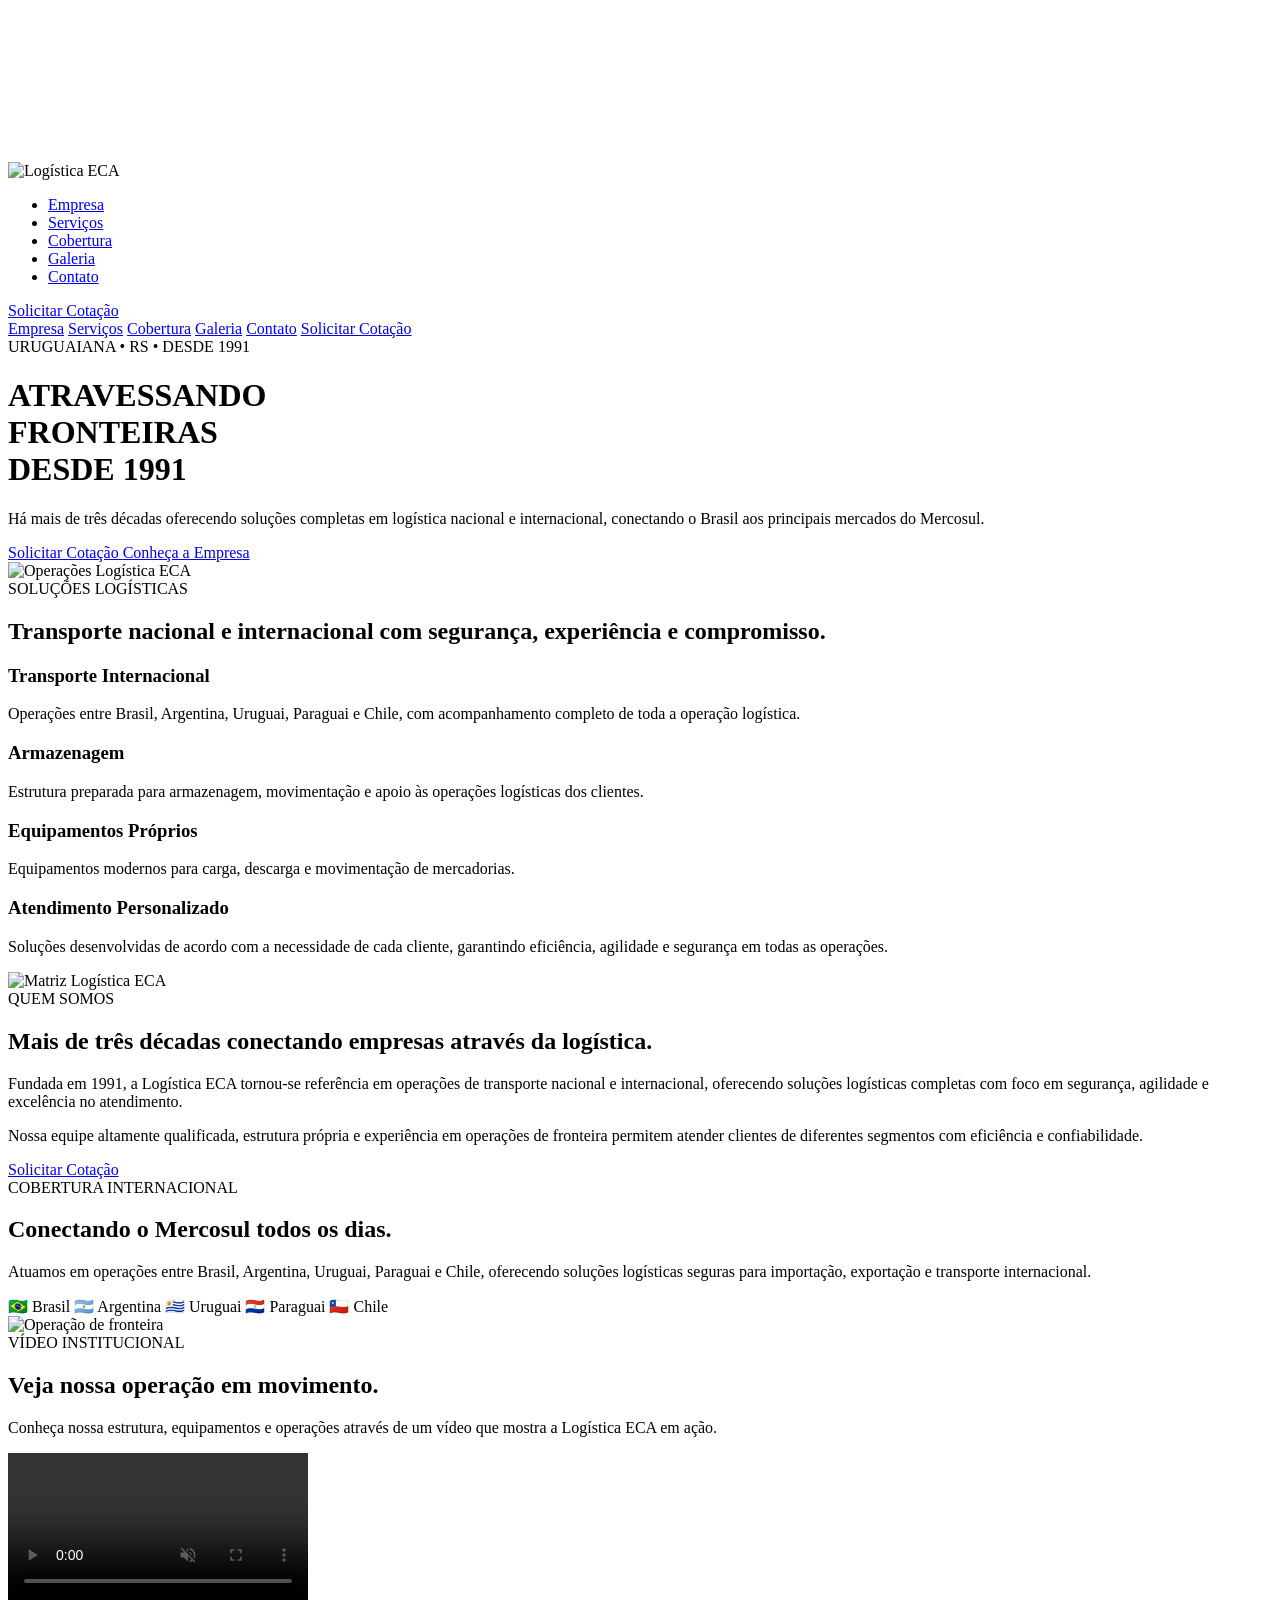
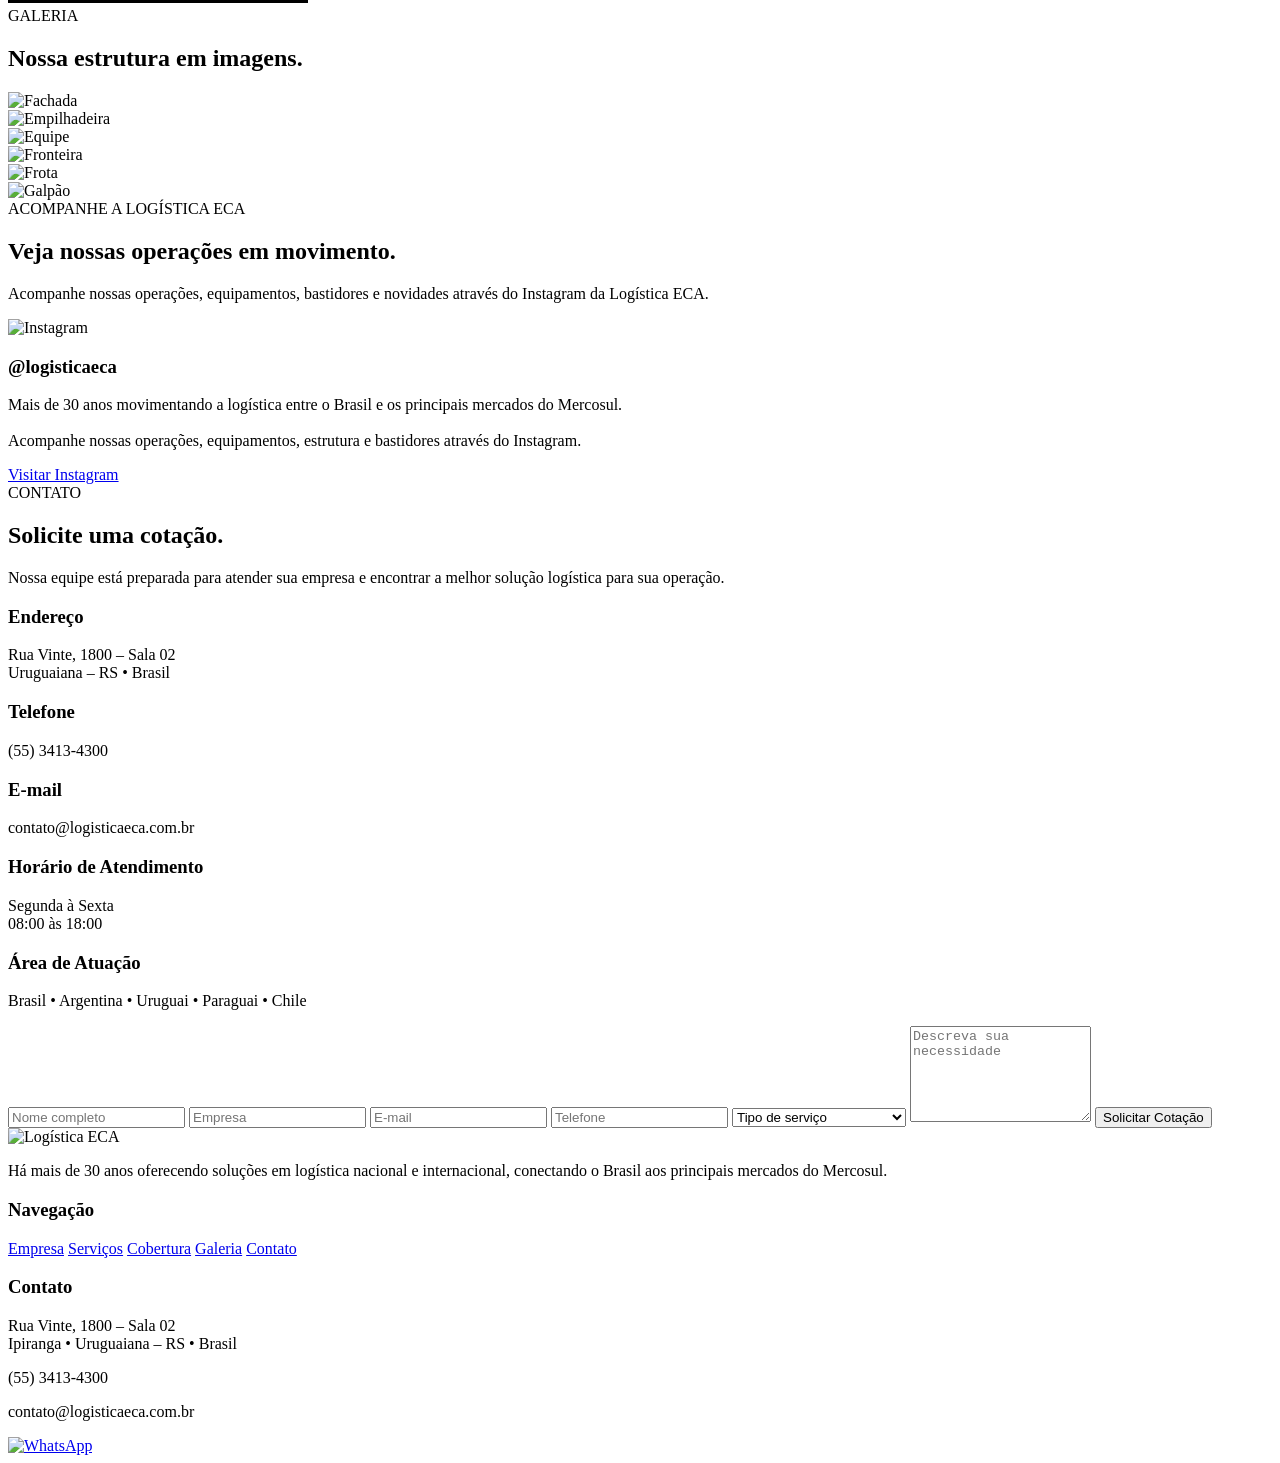
==== commit aab6e554: "Add files via upload" ====
--- a/index.html
+++ b/index.html
@@ -1,929 +1,627 @@
 <!DOCTYPE html>
 <html lang="pt-BR">
+
 <head>
+
 <meta charset="UTF-8">
 <meta name="viewport" content="width=device-width, initial-scale=1.0">
-<title>ECA Logística – Atravessando Fronteiras desde 1991</title>
-<link href="https://fonts.googleapis.com/css2?family=Barlow+Condensed:wght@400;600;700;800&family=Barlow:ital,wght@0,300;0,400;0,500;0,600;1,300&display=swap" rel="stylesheet">
-<style>
-  *, *::before, *::after { box-sizing: border-box; margin: 0; padding: 0; }
-  :root {
-    --navy: #1a2550;
-    --navy-dark: #111a38;
-    --navy-light: #253070;
-    --yellow: #f0e22a;
-    --yellow-dark: #c8bc00;
-    --white: #ffffff;
-    --text-muted: #7a8099;
-    --bg-light: #f4f5f8;
-  }
-  html { scroll-behavior: smooth; }
-  body { font-family: 'Barlow', sans-serif; color: var(--navy-dark); background: var(--white); overflow-x: hidden; }
-
-  /* NAV */
-  nav {
-    position: fixed; top: 0; left: 0; right: 0; z-index: 100;
-    background: rgba(17,26,56,0.97);
-    backdrop-filter: blur(8px);
-    display: flex; align-items: center; justify-content: space-between;
-    padding: 0 5vw; height: 68px;
-    border-bottom: 2px solid var(--yellow);
-  }
-  .nav-logo img { height: 44px; }
-  .nav-links { display: flex; gap: 2rem; list-style: none; }
-  .nav-links a { color: rgba(255,255,255,0.82); text-decoration: none; font-family: 'Barlow Condensed', sans-serif; font-size: 0.95rem; letter-spacing: 0.08em; text-transform: uppercase; font-weight: 600; transition: color 0.2s; }
-  .nav-links a:hover { color: var(--yellow); }
-  .nav-cta { background: var(--yellow); color: var(--navy-dark) !important; padding: 0.4rem 1.1rem; border-radius: 2px; font-weight: 700 !important; }
-  .nav-cta:hover { background: var(--yellow-dark) !important; }
-
-  /* HERO */
-  .hero {
-    min-height: 100vh;
-    position: relative; overflow: hidden;
-    display: flex; align-items: center;
-    padding: 100px 5vw 60px;
-    background: #0a0e1c;
-  }
-
-  /* Sky gradient - dusk */
-  .hero-sky {
-    position: absolute; inset: 0;
-    background: linear-gradient(180deg,
-      #060a14 0%,
-      #0d1526 18%,
-      #162035 35%,
-      #1d2d4a 50%,
-      #2b3d5c 62%,
-      #4a5a72 70%,
-      #7a6858 76%,
-      #b07840 80%,
-      #d08830 83%,
-      #e89028 86%,
-      #c06818 89%,
-      #7a3010 93%,
-      #2a1008 97%,
-      #0a0e1c 100%
-    );
-  }
-
-  /* Stars */
-  .hero-stars {
-    position: absolute; top: 0; left: 0; right: 0; height: 70%;
-    background-image:
-      radial-gradient(1px 1px at 8% 12%, rgba(255,255,255,0.85) 0%, transparent 100%),
-      radial-gradient(1.5px 1.5px at 19% 6%, rgba(255,255,255,0.7) 0%, transparent 100%),
-      radial-gradient(1px 1px at 33% 18%, rgba(255,255,255,0.9) 0%, transparent 100%),
-      radial-gradient(1px 1px at 47% 4%, rgba(255,255,255,0.65) 0%, transparent 100%),
-      radial-gradient(1.5px 1.5px at 58% 14%, rgba(255,255,255,0.8) 0%, transparent 100%),
-      radial-gradient(1px 1px at 71% 9%, rgba(255,255,255,0.6) 0%, transparent 100%),
-      radial-gradient(1px 1px at 84% 20%, rgba(255,255,255,0.75) 0%, transparent 100%),
-      radial-gradient(1px 1px at 92% 7%, rgba(255,255,255,0.7) 0%, transparent 100%),
-      radial-gradient(1px 1px at 14% 32%, rgba(255,255,255,0.5) 0%, transparent 100%),
-      radial-gradient(1.5px 1.5px at 55% 28%, rgba(255,255,255,0.6) 0%, transparent 100%),
-      radial-gradient(1px 1px at 76% 35%, rgba(255,255,255,0.45) 0%, transparent 100%),
-      radial-gradient(1px 1px at 38% 10%, rgba(255,255,255,0.8) 0%, transparent 100%),
-      radial-gradient(1px 1px at 95% 38%, rgba(255,255,255,0.5) 0%, transparent 100%),
-      radial-gradient(1.5px 1.5px at 3% 42%, rgba(255,255,255,0.55) 0%, transparent 100%),
-      radial-gradient(1px 1px at 27% 48%, rgba(255,255,255,0.35) 0%, transparent 100%);
-  }
-
-  /* Moon */
-  .hero-moon {
-    position: absolute;
-    top: 8%; right: 15%;
-    width: 48px; height: 48px;
-    border-radius: 50%;
-    background: radial-gradient(circle at 35% 35%, #fff9e8, #e8c848);
-    box-shadow: 0 0 25px rgba(240,200,72,0.5), 0 0 55px rgba(240,200,72,0.2);
-  }
-
-  /* Hills silhouette */
-  .hero-hills {
-    position: absolute;
-    bottom: 38%; left: 0; right: 0;
-    height: 160px;
-    pointer-events: none;
-  }
-  .hero-hills svg { width: 100%; height: 100%; }
-
-  /* ── ROAD (lateral view, horizontal) ── */
-  .hero-road {
-    position: absolute;
-    bottom: 0; left: 0; right: 0;
-    height: 40%;
-  }
-
-  /* Asphalt */
-  .road-asphalt {
-    position: absolute; inset: 0;
-    background: linear-gradient(180deg,
-      #1c1c20 0%,
-      #222226 35%,
-      #282830 100%
-    );
-  }
-
-  /* Top edge of road - subtle curb line */
-  .road-asphalt::before {
-    content: '';
-    position: absolute;
-    top: 0; left: 0; right: 0;
-    height: 3px;
-    background: linear-gradient(90deg, transparent, rgba(255,255,255,0.06) 20%, rgba(255,255,255,0.08) 50%, rgba(255,255,255,0.06) 80%, transparent);
-  }
-
-  /* White edge line (shoulder) - top of road */
-  .road-line-top {
-    position: absolute;
-    top: 4%; left: 0; right: 0;
-    height: 2px;
-    background: rgba(255,255,255,0.20);
-  }
-
-  /* White edge line bottom */
-  .road-line-bottom {
-    position: absolute;
-    bottom: 6%; left: 0; right: 0;
-    height: 2px;
-    background: rgba(255,255,255,0.14);
-  }
-
-  /* Center dashes - HORIZONTAL, scrolling right to left */
-  .road-dashes {
-    position: absolute;
-    top: 28%; transform: translateY(-50%);
-    left: 0; right: 0;
-    height: 5px;
-    overflow: hidden;
-  }
-  .road-dashes::before {
-    content: '';
-    position: absolute;
-    top: 0; left: -200px; right: 0;
-    height: 100%;
-    background: repeating-linear-gradient(
-      90deg,
-      var(--yellow) 0px, var(--yellow) 48px,
-      transparent 48px, transparent 96px
-    );
-    animation: dashScrollH 0.55s linear infinite;
-    opacity: 0.88;
-  }
-  @keyframes dashScrollH {
-    0%   { transform: translateX(0); }
-    100% { transform: translateX(-96px); }
-  }
-
-  /* Headlight glow on road surface ahead of truck */
-  .road-headlight-glow {
-    position: absolute;
-    top: 0; bottom: 0;
-    right: 0;
-    width: 35%;
-    background: linear-gradient(90deg,
-      transparent 0%,
-      rgba(255,210,80,0.06) 40%,
-      rgba(255,220,100,0.14) 70%,
-      rgba(255,230,120,0.22) 100%
-    );
-  }
-
-  /* ── TRUCK ── */
-  .truck-scene {
-    position: absolute;
-    bottom: 29%;
-    left: -520px;
-    width: 480px;
-    animation: truckDriveH 13s linear infinite;
-    filter: drop-shadow(0 8px 18px rgba(0,0,0,0.75)) drop-shadow(2px 0 10px rgba(255,180,60,0.2));
-  }
-
-  @keyframes truckDriveH {
-    0%   { left: -520px; }
-    100% { left: 105%; }
-  }
-
-  /* Headlight cone projecting forward (to the right) */
-  .truck-headlight-beam {
-    position: absolute;
-    right: -220px;
-    top: 22%;
-    width: 240px;
-    height: 80px;
-    background: linear-gradient(90deg,
-      rgba(255,230,110,0.5) 0%,
-      rgba(255,218,90,0.22) 30%,
-      rgba(255,200,70,0.08) 65%,
-      transparent 100%
-    );
-    clip-path: polygon(0 35%, 100% 0%, 100% 100%, 0 65%);
-    animation: beamPulse 0.14s ease-in-out infinite alternate;
-  }
-  @keyframes beamPulse { from { opacity: 0.85; } to { opacity: 1; } }
-
-  /* Wheel spin */
-  .wheel-spin {
-    animation: spinW 0.3s linear infinite;
-    transform-origin: center center;
-  }
-  @keyframes spinW { from { transform: rotate(0deg); } to { transform: rotate(360deg); } }
-
-  /* Hero overlay for text readability */
-  .hero-overlay {
-    position: absolute; inset: 0;
-    background: linear-gradient(100deg,
-      rgba(6,10,20,0.92) 0%,
-      rgba(6,10,20,0.78) 38%,
-      rgba(6,10,20,0.25) 100%
-    );
-  }
-
-  .hero-content { position: relative; z-index: 2; max-width: 640px; }
-  .hero-badge { display: inline-flex; align-items: center; gap: 0.5rem; background: rgba(240,226,42,0.12); border: 1px solid rgba(240,226,42,0.35); color: var(--yellow); font-family: "Barlow Condensed", sans-serif; font-size: 0.78rem; letter-spacing: 0.12em; text-transform: uppercase; padding: 0.35rem 0.9rem; border-radius: 2px; margin-bottom: 1.8rem; font-weight: 700; }
-  .hero-badge::before { content: ""; display: block; width: 6px; height: 6px; border-radius: 50%; background: var(--yellow); }
-  .hero h1 { font-family: "Barlow Condensed", sans-serif; font-size: clamp(2.8rem, 6vw, 5rem); font-weight: 800; color: var(--white); line-height: 1.05; margin-bottom: 1.4rem; text-transform: uppercase; letter-spacing: 0.02em; }
-  .hero h1 span { color: var(--yellow); }
-  .hero p { font-size: clamp(1rem, 2vw, 1.15rem); color: rgba(255,255,255,0.68); line-height: 1.75; margin-bottom: 2.5rem; max-width: 520px; font-weight: 300; }
-  .hero-actions { display: flex; gap: 1rem; flex-wrap: wrap; }
-  .btn-primary { display: inline-flex; align-items: center; gap: 0.5rem; background: var(--yellow); color: var(--navy-dark); font-family: "Barlow Condensed", sans-serif; font-weight: 700; font-size: 1rem; letter-spacing: 0.06em; text-transform: uppercase; padding: 0.9rem 2rem; text-decoration: none; border-radius: 2px; transition: background 0.2s, transform 0.15s; }
-  .btn-primary:hover { background: var(--yellow-dark); transform: translateY(-2px); }
-  .btn-outline { display: inline-flex; align-items: center; gap: 0.5rem; background: transparent; border: 1.5px solid rgba(255,255,255,0.35); color: var(--white); font-family: "Barlow Condensed", sans-serif; font-weight: 600; font-size: 1rem; letter-spacing: 0.06em; text-transform: uppercase; padding: 0.9rem 2rem; text-decoration: none; border-radius: 2px; transition: border-color 0.2s, color 0.2s; }
-  .btn-outline:hover { border-color: var(--yellow); color: var(--yellow); }
-  .hero-stats { position: absolute; bottom: 0; right: 0; z-index: 2; display: flex; background: rgba(0,0,0,0.5); border-top: 1px solid rgba(255,255,255,0.08); border-left: 1px solid rgba(255,255,255,0.08); backdrop-filter: blur(6px); }
-  .hero-stat { padding: 1.8rem 2.5rem; border-right: 1px solid rgba(255,255,255,0.08); text-align: center; }
-  .hero-stat strong { display: block; font-family: "Barlow Condensed", sans-serif; font-size: 2.4rem; font-weight: 800; color: var(--yellow); line-height: 1; }
-  .hero-stat span { font-size: 0.75rem; color: rgba(255,255,255,0.5); letter-spacing: 0.08em; text-transform: uppercase; font-weight: 400; display: block; margin-top: 0.3rem; }
-
-  /* STRIP */
-  .strip { background: var(--navy); padding: 28px 5vw; display: flex; gap: 0; overflow-x: auto; border-top: 3px solid var(--yellow); border-bottom: 3px solid var(--yellow); }
-  .strip-item { display: flex; align-items: center; gap: 0.7rem; flex: 1; min-width: 160px; padding: 0 1.5rem; border-right: 1px solid rgba(255,255,255,0.12); }
-  .strip-item:last-child { border-right: none; }
-  .strip-icon { font-size: 1.5rem; flex-shrink: 0; }
-  .strip-item span { font-family: 'Barlow Condensed', sans-serif; font-weight: 600; font-size: 0.88rem; text-transform: uppercase; letter-spacing: 0.05em; color: rgba(255,255,255,0.85); }
-
-  /* SECTIONS */
-  section { padding: 90px 5vw; }
-  .section-label { font-family: 'Barlow Condensed', sans-serif; font-size: 0.78rem; letter-spacing: 0.14em; text-transform: uppercase; font-weight: 700; color: var(--yellow-dark); margin-bottom: 0.7rem; }
-  .section-title { font-family: 'Barlow Condensed', sans-serif; font-size: clamp(2rem, 4vw, 3rem); font-weight: 800; color: var(--navy-dark); text-transform: uppercase; line-height: 1.1; margin-bottom: 1rem; }
-  .section-title.light { color: var(--white); }
-  .section-label.light { color: var(--yellow); }
-  .section-sub { color: var(--text-muted); font-size: 1rem; line-height: 1.7; }
-  .section-sub.light { color: rgba(255,255,255,0.6); }
-
-  /* SERVIÇOS */
-  #servicos { background: var(--bg-light); }
-  .services-grid { display: grid; grid-template-columns: repeat(3, 1fr); gap: 1.5rem; margin-top: 3rem; }
-  .service-card { background: var(--white); border-radius: 4px; padding: 2rem 1.8rem; border-left: 4px solid var(--yellow); transition: transform 0.2s, box-shadow 0.2s; }
-  .service-card:hover { transform: translateY(-4px); box-shadow: 0 12px 32px rgba(26,37,80,0.12); }
-  .service-icon { font-size: 2.2rem; margin-bottom: 1rem; display: block; }
-  .service-card h3 { font-family: 'Barlow Condensed', sans-serif; font-size: 1.25rem; font-weight: 700; text-transform: uppercase; color: var(--navy); margin-bottom: 0.6rem; letter-spacing: 0.03em; }
-  .service-card p { font-size: 0.9rem; color: var(--text-muted); line-height: 1.65; }
-
-  /* SOBRE */
-  #sobre { background: var(--navy-dark); display: grid; grid-template-columns: 1fr 1fr; gap: 5vw; align-items: center; padding: 90px 5vw; }
-  .sobre-logo-block { background: rgba(255,255,255,0.05); border: 1px solid rgba(255,255,255,0.1); border-radius: 4px; padding: 3rem; display: flex; align-items: center; justify-content: center; position: relative; }
-  .sobre-logo-block img { max-width: 100%; max-height: 180px; }
-  .sobre-badge { position: absolute; bottom: -1.5rem; right: -1.5rem; background: var(--yellow); color: var(--navy-dark); font-family: 'Barlow Condensed', sans-serif; font-weight: 800; font-size: 1.05rem; text-transform: uppercase; letter-spacing: 0.05em; padding: 1rem 1.4rem; border-radius: 3px; line-height: 1.2; text-align: center; }
-  .sobre-badge small { display: block; font-size: 0.7rem; font-weight: 600; letter-spacing: 0.08em; opacity: 0.7; }
-  .sobre-text { padding-left: 1rem; }
-  .sobre-items { margin-top: 2rem; display: flex; flex-direction: column; gap: 1rem; }
-  .sobre-item { display: flex; gap: 1rem; align-items: flex-start; }
-  .sobre-dot { width: 10px; height: 10px; background: var(--yellow); border-radius: 50%; flex-shrink: 0; margin-top: 6px; }
-  .sobre-item p { color: rgba(255,255,255,0.65); font-size: 0.95rem; line-height: 1.65; }
-
-  /* DESTAQUES */
-  #destaques { background: var(--navy); padding: 70px 5vw; }
-  .destaques-grid { display: grid; grid-template-columns: repeat(4, 1fr); gap: 1px; background: rgba(255,255,255,0.08); margin-top: 3rem; border: 1px solid rgba(255,255,255,0.08); }
-  .dest-item { background: var(--navy-dark); padding: 2.2rem 1.8rem; text-align: center; }
-  .dest-number { font-family: 'Barlow Condensed', sans-serif; font-size: 3rem; font-weight: 800; color: var(--yellow); line-height: 1; }
-  .dest-label { font-size: 0.8rem; color: rgba(255,255,255,0.5); letter-spacing: 0.08em; text-transform: uppercase; margin-top: 0.4rem; }
-
-  /* COBERTURA */
-  #cobertura { background: var(--white); text-align: center; }
-  .cobertura-intro { max-width: 560px; margin: 0 auto; }
-  .cobertura-grid { display: grid; grid-template-columns: repeat(auto-fit, minmax(200px, 1fr)); gap: 1.2rem; margin-top: 3rem; text-align: left; }
-  .cob-card { background: var(--bg-light); border-radius: 4px; padding: 1.5rem; border-top: 3px solid var(--navy); transition: border-color 0.2s; }
-  .cob-card:hover { border-color: var(--yellow-dark); }
-  .cob-card h4 { font-family: 'Barlow Condensed', sans-serif; font-weight: 700; font-size: 1.05rem; text-transform: uppercase; letter-spacing: 0.04em; color: var(--navy); margin-bottom: 0.4rem; }
-  .cob-card p { font-size: 0.85rem; color: var(--text-muted); line-height: 1.55; }
-
-  /* CONTATO */
-  #contato { background: var(--bg-light); }
-  .contato-wrap{
-    display:flex;
-    flex-direction:column;
-    gap:40px;
-    margin-top:40px;
-}
-
-.contact-info{
-    width:100%;
-}
-
-.contact-form{
-    width:100%;
-    max-width:900px;
-    margin:0 auto;
-}
-  .contact-info { display: flex; flex-direction: column; gap: 1.5rem; }
-  .contact-item { display: flex; gap: 1rem; align-items: flex-start; }
-  .contact-icon { width: 42px; height: 42px; background: var(--navy); border-radius: 3px; display: flex; align-items: center; justify-content: center; font-size: 1.1rem; flex-shrink: 0; }
-  .contact-item h4 { font-family: 'Barlow Condensed', sans-serif; font-size: 0.78rem; text-transform: uppercase; letter-spacing: 0.1em; font-weight: 700; color: var(--text-muted); margin-bottom: 0.2rem; }
-  .contact-item a, .contact-item p { color: var(--navy-dark); text-decoration: none; font-weight: 500; font-size: 0.97rem; }
-  .contact-item a:hover { color: var(--navy-light); text-decoration: underline; }
-  .contact-form { background: var(--white); border-radius: 4px; padding: 2.2rem; box-shadow: 0 2px 24px rgba(26,37,80,0.07); }
-  .contact-form h3 { font-family: 'Barlow Condensed', sans-serif; font-size: 1.3rem; font-weight: 700; text-transform: uppercase; letter-spacing: 0.04em; color: var(--navy); margin-bottom: 1.5rem; }
-  .form-group { margin-bottom: 1.1rem; }
-  .form-group label { display: block; font-size: 0.78rem; text-transform: uppercase; letter-spacing: 0.08em; font-weight: 600; color: var(--text-muted); margin-bottom: 0.4rem; }
-  .form-group input, .form-group select, .form-group textarea { width: 100%; padding: 0.7rem 0.9rem; border: 1.5px solid #e2e4ed; border-radius: 3px; font-family: 'Barlow', sans-serif; font-size: 0.95rem; color: var(--navy-dark); background: var(--bg-light); outline: none; transition: border-color 0.2s; }
-  .form-group input:focus, .form-group select:focus, .form-group textarea:focus { border-color: var(--navy); background: var(--white); }
-  .form-group textarea { resize: vertical; min-height: 90px; }
-  .form-row { display: grid; grid-template-columns: 1fr 1fr; gap: 1rem; }
-  .btn-submit { width: 100%; background: var(--navy); color: var(--white); border: none; cursor: pointer; font-family: 'Barlow Condensed', sans-serif; font-weight: 700; font-size: 1rem; letter-spacing: 0.08em; text-transform: uppercase; padding: 0.9rem; border-radius: 3px; transition: background 0.2s; margin-top: 0.5rem; }
-  .btn-submit:hover { background: var(--navy-light); }
-  .whatsapp-cta { display: flex; align-items: center; gap: 0.8rem; background: #25d366; color: white; text-decoration: none; padding: 1rem 1.5rem; border-radius: 4px; font-family: 'Barlow Condensed', sans-serif; font-weight: 700; font-size: 1.05rem; text-transform: uppercase; letter-spacing: 0.05em; transition: background 0.2s, transform 0.15s; margin-top: 1rem; }
-  .whatsapp-cta:hover { background: #1ebe5a; transform: translateY(-2px); }
-  .whatsapp-cta .wa-icon { font-size: 1.4rem; }
-
-
-  /* ── GALERIA ── */
-  #galeria { background: var(--navy-dark); padding: 90px 5vw; }
-
-  .galeria-grid {
-  display: grid;
-  grid-template-columns: repeat(3, 1fr);
-  gap: 20px;
-  margin-top: 3rem;
-}
-
-.gal-card {
-  position: relative;
-  overflow: hidden;
-  border-radius: 6px;
-  background: #1a2445;
-  height: 300px;
-}
-
-.gal-card img{
-  width:100%;
-  height:100%;
-  object-fit:cover;
-  display:block;
-}
-
-  /* Featured card takes 2 columns */
-  .gal-card.featured {
-    grid-column: span 2;
-    aspect-ratio: 16/9;
-  }
-
-  .gal-card-inner {
-    width: 100%; height: 100%;
-    display: flex; align-items: center; justify-content: center;
-    flex-direction: column;
-    gap: 0.6rem;
-    background: linear-gradient(135deg, #1a2548 0%, #0e1830 100%);
-    border: 2px dashed rgba(255,255,255,0.1);
-    transition: border-color 0.2s, background 0.2s;
-    position: relative;
-  }
-
-  .gal-card:hover .gal-card-inner {
-    border-color: rgba(240,226,42,0.3);
-    background: linear-gradient(135deg, #1e2c54 0%, #12203c 100%);
-  }
-
-  .gal-card-inner .gal-icon { font-size: 2.2rem; opacity: 0.5; }
-  .gal-card-inner .gal-label {
-    font-family: 'Barlow Condensed', sans-serif;
-    font-size: 0.75rem;
-    font-weight: 600;
-    text-transform: uppercase;
-    letter-spacing: 0.1em;
-    color: rgba(255,255,255,0.35);
-    text-align: center;
-    padding: 0 1rem;
-  }
-  .gal-card-inner .gal-sublabel {
-    font-size: 0.68rem;
-    color: rgba(255,255,255,0.2);
-    font-style: italic;
-  }
-
-  /* Yellow accent on bottom */
-  .gal-card-inner::after {
-    content: '';
-    position: absolute;
-    bottom: 0; left: 0; right: 0;
-    height: 3px;
-    background: var(--yellow);
-    opacity: 0.35;
-    transition: opacity 0.2s;
-  }
-  .gal-card:hover .gal-card-inner::after { opacity: 0.7; }
-
-  .galeria-note {
-    margin-top: 1.5rem;
-    text-align: center;
-    font-size: 0.82rem;
-    color: rgba(255,255,255,0.3);
-    font-style: italic;
-  }
-
-  @media (max-width: 768px) {
-    .galeria-grid { grid-template-columns: repeat(2, 1fr); }
-    .gal-card.featured { grid-column: span 2; }
-  }
-
-  /* FOOTER */
-  footer { background: var(--navy-dark); padding: 50px 5vw 28px; border-top: 3px solid var(--yellow); }
-  .footer-top{
-    display:flex;
-    flex-direction:column;
-    gap:40px;
-}
-  .footer-brand img { height: 50px; margin-bottom: 1rem; }
-  .footer-brand p { font-size: 0.85rem; color: rgba(255,255,255,0.45); line-height: 1.7; max-width: 280px; }
-  .footer-col h5 { font-family: 'Barlow Condensed', sans-serif; font-size: 0.78rem; letter-spacing: 0.12em; text-transform: uppercase; font-weight: 700; color: var(--yellow); margin-bottom: 1rem; }
-  .footer-col ul { list-style: none; display: flex; flex-direction: column; gap: 0.5rem; }
-  .footer-col a { color: rgba(255,255,255,0.55); text-decoration: none; font-size: 0.9rem; transition: color 0.2s; }
-  .footer-col a:hover { color: var(--white); }
-  .footer-bottom { border-top: 1px solid rgba(255,255,255,0.08); padding-top: 1.5rem; display: flex; align-items: center; justify-content: space-between; flex-wrap: wrap; gap: 0.5rem; }
-  .footer-bottom p { font-size: 0.8rem; color: rgba(255,255,255,0.3); }
-
-  /* FLOATING WA */
-  .floating-wa { position: fixed; bottom: 24px; right: 24px; z-index: 999; background: #25d366; color: white; width: 56px; height: 56px; border-radius: 50%; display: flex; align-items: center; justify-content: center; font-size: 1.5rem; text-decoration: none; box-shadow: 0 4px 16px rgba(37,211,102,0.4); transition: transform 0.2s; }
-  .floating-wa:hover { transform: scale(1.1); }
-
-  /* ANIMATIONS */
-  @keyframes fadeUp { from { opacity: 0; transform: translateY(30px); } to { opacity: 1; transform: translateY(0); } }
-  .hero-badge { animation: fadeUp 0.6s ease both; }
-  .hero h1 { animation: fadeUp 0.6s 0.15s ease both; }
-  .hero p { animation: fadeUp 0.6s 0.3s ease both; }
-  .hero-actions { animation: fadeUp 0.6s 0.45s ease both; }
-
-  /* RESPONSIVE */
-  @media (max-width: 768px) {
-    nav { padding: 0 4vw; }
-    .nav-links { display: none; }
-    #sobre { grid-template-columns: 1fr; }
-    .sobre-visual { display: none; }
-    .contato-wrap { grid-template-columns: 1fr; gap: 2rem; }
-    .footer-top { grid-template-columns: 1fr; gap: 2rem; }
-    .destaques-grid { grid-template-columns: repeat(2, 1fr); }
-    .hero-stats { position: static; margin-top: 3rem; }
-    .form-row { grid-template-columns: 1fr; }
-    .truck-scene { width: 280px; }
-  }
-</style>
+
+<title>Logística ECA</title>
+
+<link rel="preconnect" href="https://fonts.googleapis.com">
+<link rel="preconnect" href="https://fonts.gstatic.com" crossorigin>
+
+<link href="https://fonts.googleapis.com/css2?family=Barlow:wght@400;500;600;700&family=Barlow+Condensed:wght@600;700;800&display=swap" rel="stylesheet">
+
+<link rel="stylesheet" href="css/style.css">
+
 </head>
+
 <body>
 
-<!-- NAV -->
-<nav>
-  <div class="nav-logo">
-    <img src="[data-uri]" alt="ECA Logística">
-  </div>
-  <ul class="nav-links">
-    <li><a href="#servicos">Serviços</a></li>
-    <li><a href="#sobre">Sobre</a></li>
-    <li><a href="#cobertura">Cobertura</a></li>
-    <li><a href="#galeria">Galeria</a></li><li><a href="#contato">Contato</a></li>
-    <li><a href="https://wa.me/5555999919198" class="nav-cta">💬 WhatsApp</a></li>
-  </ul>
+<header class="hero">
+
+    <video id="heroVideo" autoplay muted loop playsinline>
+        <source src="video/hero.mp4" type="video/mp4">
+    </video>
+
+    <div class="overlay"></div>
+
+    <div class="menu-backdrop"></div>
+
+    <nav>
+
+    <div class="nav-container">
+
+        <img src="img/logo.png" class="logo" alt="Logística ECA">
+
+        <ul>
+
+            <li><a href="#sobre">Empresa</a></li>
+            <li><a href="#servicos">Serviços</a></li>
+            <li><a href="#cobertura">Cobertura</a></li>
+            <li><a href="#galeria">Galeria</a></li>
+            <li><a href="#contato">Contato</a></li>
+
+        </ul>
+
+        <a href="#contato" class="btn-menu">
+            Solicitar Cotação
+        </a>
+
+        <div class="hamburger">
+    <span></span>
+    <span></span>
+    <span></span>
+</div>
+
+</div>
+
 </nav>
 
-<!-- HERO -->
-<section class="hero" id="inicio">
-
-  <!-- Sky, stars, moon -->
-  <div class="hero-sky"></div>
-  <div class="hero-stars"></div>
-  <div class="hero-moon"></div>
-
-  <!-- Hills silhouette -->
-  <div class="hero-hills">
-    <svg viewBox="0 0 1440 160" preserveAspectRatio="none" xmlns="http://www.w3.org/2000/svg">
-      <path d="M0,110 C70,75 150,88 240,80 C330,72 390,56 480,62 C570,68 630,88 720,82 C810,76 900,50 1000,56 C1100,62 1190,84 1290,78 C1370,73 1420,58 1440,62 L1440,160 L0,160 Z" fill="#1a2840" opacity="0.85"/>
-      <path d="M0,132 C90,112 180,122 290,116 C400,110 460,126 570,120 C680,114 760,132 870,126 C980,120 1080,100 1200,114 C1300,126 1380,115 1440,118 L1440,160 L0,160 Z" fill="#0d1522"/>
-    </svg>
-  </div>
-
-  <!-- Road (lateral, horizontal) -->
-  <div class="hero-road">
-    <div class="road-asphalt"></div>
-    <div class="road-line-top"></div>
-    <div class="road-line-bottom"></div>
-    <div class="road-dashes"></div>
-    <div class="road-headlight-glow"></div>
-  </div>
-
-  <!-- TRUCK driving left → right on the road -->
-  <div class="truck-scene">
-    <div class="truck-headlight-beam"></div>
-    <svg viewBox="0 0 480 118" xmlns="http://www.w3.org/2000/svg">
-      <defs>
-        <linearGradient id="trlBody" x1="0" y1="0" x2="0" y2="1">
-          <stop offset="0%" stop-color="#2e4070"/>
-          <stop offset="28%" stop-color="#1e2e54"/>
-          <stop offset="100%" stop-color="#0e1a38"/>
-        </linearGradient>
-        <linearGradient id="cabBody" x1="0" y1="0" x2="0" y2="1">
-          <stop offset="0%" stop-color="#304272"/>
-          <stop offset="45%" stop-color="#1e2e58"/>
-          <stop offset="100%" stop-color="#0c1830"/>
-        </linearGradient>
-        <linearGradient id="cabFront" x1="0" y1="0" x2="1" y2="0">
-          <stop offset="0%" stop-color="#080e20"/>
-          <stop offset="100%" stop-color="#142240"/>
-        </linearGradient>
-        <radialGradient id="whl" cx="50%" cy="40%" r="58%">
-          <stop offset="0%" stop-color="#383838"/>
-          <stop offset="100%" stop-color="#0e0e0e"/>
-        </radialGradient>
-        <radialGradient id="hub" cx="48%" cy="38%" r="58%">
-          <stop offset="0%" stop-color="#999"/>
-          <stop offset="65%" stop-color="#555"/>
-          <stop offset="100%" stop-color="#2a2a2a"/>
-        </radialGradient>
-        <linearGradient id="chrome" x1="0" y1="0" x2="0" y2="1">
-          <stop offset="0%" stop-color="#bbb"/>
-          <stop offset="50%" stop-color="#eee"/>
-          <stop offset="100%" stop-color="#888"/>
-        </linearGradient>
-        <linearGradient id="glass" x1="0" y1="0" x2="1" y2="1">
-          <stop offset="0%" stop-color="#4060a0" stop-opacity="0.9"/>
-          <stop offset="45%" stop-color="#6888c0" stop-opacity="0.7"/>
-          <stop offset="100%" stop-color="#2a3c6a" stop-opacity="0.95"/>
-        </linearGradient>
-        <radialGradient id="hlGlow" cx="50%" cy="50%" r="50%">
-          <stop offset="0%" stop-color="#fff8e0"/>
-          <stop offset="55%" stop-color="#ffd060" stop-opacity="0.7"/>
-          <stop offset="100%" stop-color="#ffaa20" stop-opacity="0"/>
-        </radialGradient>
-        <filter id="glow">
-          <feGaussianBlur stdDeviation="2.5" result="blur"/>
-          <feMerge><feMergeNode in="blur"/><feMergeNode in="SourceGraphic"/></feMerge>
-        </filter>
-      </defs>
-
-      <!-- ═══ TRAILER ═══ -->
-      <rect x="2" y="12" width="298" height="80" rx="3" fill="url(#trlBody)"/>
-      <!-- Top highlight -->
-      <rect x="2" y="12" width="298" height="3.5" rx="2" fill="rgba(255,255,255,0.13)"/>
-      <!-- Bottom shadow -->
-      <rect x="2" y="89" width="298" height="3" fill="rgba(0,0,0,0.45)"/>
-
-      <!-- Horizontal ribs on trailer side -->
-      <line x1="2" y1="38" x2="300" y2="38" stroke="rgba(255,255,255,0.055)" stroke-width="1"/>
-      <line x1="2" y1="62" x2="300" y2="62" stroke="rgba(255,255,255,0.045)" stroke-width="1"/>
-
-      <!-- Vertical panel lines -->
-      <line x1="60"  y1="12" x2="60"  y2="92" stroke="rgba(255,255,255,0.05)" stroke-width="1"/>
-      <line x1="120" y1="12" x2="120" y2="92" stroke="rgba(255,255,255,0.05)" stroke-width="1"/>
-      <line x1="180" y1="12" x2="180" y2="92" stroke="rgba(255,255,255,0.05)" stroke-width="1"/>
-      <line x1="240" y1="12" x2="240" y2="92" stroke="rgba(255,255,255,0.05)" stroke-width="1"/>
-
-      <!-- Rear door outline -->
-      <rect x="4" y="14" width="50" height="76" rx="1" fill="none" stroke="rgba(255,255,255,0.09)" stroke-width="1"/>
-      <line x1="29" y1="14" x2="29" y2="90" stroke="rgba(255,255,255,0.06)" stroke-width="0.8"/>
-      <!-- Hinges -->
-      <rect x="3" y="22" width="3" height="5" rx="1" fill="rgba(200,200,200,0.22)"/>
-      <rect x="3" y="68" width="3" height="5" rx="1" fill="rgba(200,200,200,0.22)"/>
-
-      <!-- Rear lights -->
-      <rect x="0" y="17" width="4" height="13" rx="1" fill="#cc1800"/>
-      <rect x="0" y="73" width="4" height="13" rx="1" fill="#cc1800"/>
-      <!-- Amber reflectors -->
-      <rect x="0" y="32" width="4" height="6" rx="1" fill="#ff9900" opacity="0.8"/>
-      <rect x="0" y="66" width="4" height="6" rx="1" fill="#ff9900" opacity="0.8"/>
-
-      <!-- Underframe -->
-      <rect x="8" y="91" width="282" height="7" rx="1" fill="#090e1e"/>
-      <!-- Chassis rail -->
-      <rect x="18" y="91" width="264" height="3" fill="#111c34"/>
-      <!-- Kingpin -->
-      <rect x="262" y="88" width="22" height="8" rx="2" fill="#1a1a2a"/>
-      <rect x="266" y="90" width="14" height="4" rx="1" fill="#282838"/>
-      <!-- Landing gear -->
-      <rect x="242" y="91" width="5" height="16" fill="#182238"/>
-      <rect x="253" y="91" width="5" height="16" fill="#182238"/>
-      <rect x="239" y="104" width="22" height="4" rx="1" fill="#111"/>
-
-      <!-- ═══ TRAILER WHEELS ═══ -->
-      <!-- Front pair -->
-      <g transform="translate(56,104)">
-        <g class="wheel-spin">
-          <circle r="14" fill="url(#whl)" stroke="#080808" stroke-width="1.5"/>
-          <circle r="9.5" fill="#1e1e1e"/>
-          <circle r="5.5" fill="url(#hub)"/>
-          <circle r="1.8" fill="#aaa"/>
-          <circle cx="0" cy="-7.5" r="1.6" fill="#888"/><circle cx="6.5" cy="-3.8" r="1.6" fill="#888"/><circle cx="6.5" cy="3.8" r="1.6" fill="#888"/>
-          <circle cx="0" cy="7.5" r="1.6" fill="#888"/><circle cx="-6.5" cy="3.8" r="1.6" fill="#888"/><circle cx="-6.5" cy="-3.8" r="1.6" fill="#888"/>
-        </g>
-      </g>
-      <g transform="translate(82,104)">
-        <g class="wheel-spin">
-          <circle r="14" fill="url(#whl)" stroke="#080808" stroke-width="1.5"/>
-          <circle r="9.5" fill="#1e1e1e"/>
-          <circle r="5.5" fill="url(#hub)"/>
-          <circle r="1.8" fill="#aaa"/>
-          <circle cx="0" cy="-7.5" r="1.6" fill="#888"/><circle cx="6.5" cy="-3.8" r="1.6" fill="#888"/><circle cx="6.5" cy="3.8" r="1.6" fill="#888"/>
-          <circle cx="0" cy="7.5" r="1.6" fill="#888"/><circle cx="-6.5" cy="3.8" r="1.6" fill="#888"/><circle cx="-6.5" cy="-3.8" r="1.6" fill="#888"/>
-        </g>
-      </g>
-      <!-- Rear pair -->
-      <g transform="translate(198,104)">
-        <g class="wheel-spin">
-          <circle r="14" fill="url(#whl)" stroke="#080808" stroke-width="1.5"/>
-          <circle r="9.5" fill="#1e1e1e"/>
-          <circle r="5.5" fill="url(#hub)"/>
-          <circle r="1.8" fill="#aaa"/>
-          <circle cx="0" cy="-7.5" r="1.6" fill="#888"/><circle cx="6.5" cy="-3.8" r="1.6" fill="#888"/><circle cx="6.5" cy="3.8" r="1.6" fill="#888"/>
-          <circle cx="0" cy="7.5" r="1.6" fill="#888"/><circle cx="-6.5" cy="3.8" r="1.6" fill="#888"/><circle cx="-6.5" cy="-3.8" r="1.6" fill="#888"/>
-        </g>
-      </g>
-      <g transform="translate(224,104)">
-        <g class="wheel-spin">
-          <circle r="14" fill="url(#whl)" stroke="#080808" stroke-width="1.5"/>
-          <circle r="9.5" fill="#1e1e1e"/>
-          <circle r="5.5" fill="url(#hub)"/>
-          <circle r="1.8" fill="#aaa"/>
-          <circle cx="0" cy="-7.5" r="1.6" fill="#888"/><circle cx="6.5" cy="-3.8" r="1.6" fill="#888"/><circle cx="6.5" cy="3.8" r="1.6" fill="#888"/>
-          <circle cx="0" cy="7.5" r="1.6" fill="#888"/><circle cx="-6.5" cy="3.8" r="1.6" fill="#888"/><circle cx="-6.5" cy="-3.8" r="1.6" fill="#888"/>
-        </g>
-      </g>
-
-      <!-- ═══ CAB ═══ -->
-      <rect x="296" y="8" width="118" height="84" rx="6" fill="url(#cabBody)"/>
-      <!-- Top highlight -->
-      <rect x="296" y="8" width="118" height="4" rx="3" fill="rgba(255,255,255,0.15)"/>
-      <!-- Bottom -->
-      <rect x="296" y="89" width="118" height="3" fill="rgba(0,0,0,0.38)"/>
-
-      <!-- Cab front face -->
-      <rect x="400" y="12" width="14" height="80" rx="4" fill="url(#cabFront)"/>
-
-      <!-- Windshield -->
-      <path d="M322,10 L408,10 L408,58 L322,58 Z" fill="url(#glass)"/>
-      <!-- Center divider (A-pillar) -->
-      <line x1="365" y1="10" x2="365" y2="58" stroke="rgba(8,14,32,0.9)" stroke-width="3.5"/>
-      <!-- Windshield glare -->
-      <path d="M327,12 L362,12 L362,26 L327,22 Z" fill="rgba(255,255,255,0.09)"/>
-      <path d="M368,12 L404,12 L404,20 L368,14 Z" fill="rgba(255,255,255,0.06)"/>
-
-      <!-- Driver side window -->
-      <rect x="299" y="16" width="25" height="26" rx="3" fill="url(#glass)" opacity="0.9"/>
-      <rect x="300" y="17" width="10" height="7" rx="1" fill="rgba(255,255,255,0.1)"/>
-
-      <!-- Door crease line -->
-      <rect x="298" y="46" width="68" height="44" rx="2" fill="none" stroke="rgba(255,255,255,0.07)" stroke-width="1.5"/>
-      <line x1="298" y1="62" x2="366" y2="62" stroke="rgba(255,255,255,0.055)" stroke-width="1"/>
-      <!-- Door handle -->
-      <rect x="312" y="70" width="14" height="3" rx="1.5" fill="url(#chrome)"/>
-
-      <!-- Cab side yellow accent stripe -->
-      <rect x="296" y="58" width="104" height="6" fill="#f0e22a" opacity="0.65"/>
-
-      <!-- Exhaust stacks (twin) -->
-      <rect x="368" y="-4" width="7" height="18" rx="3" fill="#243352"/>
-      <rect x="380" y="-1" width="6" height="15" rx="3" fill="#243352"/>
-      <!-- Smoke -->
-      <ellipse cx="371" cy="-5" rx="5" ry="3.5" fill="#606060" opacity="0.22"/>
-      <ellipse cx="369" cy="-9" rx="4" ry="3" fill="#606060" opacity="0.14"/>
-      <ellipse cx="383" cy="-2" rx="4" ry="3" fill="#606060" opacity="0.18"/>
-
-      <!-- Front bumper -->
-      <rect x="406" y="76" width="16" height="14" rx="3" fill="#0a1224"/>
-      <rect x="406" y="78" width="16" height="2" fill="rgba(255,255,255,0.1)"/>
-      <!-- Chrome bar -->
-      <rect x="406" y="80" width="16" height="2" rx="1" fill="url(#chrome)" opacity="0.55"/>
-
-      <!-- Headlights (right side, forward) -->
-      <rect x="407" y="24" width="10" height="14" rx="2" fill="#fffce8" filter="url(#glow)"/>
-      <rect x="407" y="24" width="10" height="14" rx="2" fill="url(#hlGlow)" opacity="0.9"/>
-      <!-- Fog light -->
-      <rect x="407" y="46" width="10" height="8" rx="2" fill="#ffd060" opacity="0.88"/>
-      <!-- Turn signal -->
-      <rect x="407" y="60" width="10" height="6" rx="1" fill="#ff8800" opacity="0.72"/>
-
-      <!-- Grille -->
-      <rect x="409" y="68" width="8" height="8" rx="1" fill="#08101e"/>
-      <line x1="409" y1="70" x2="417" y2="70" stroke="rgba(255,255,255,0.13)" stroke-width="0.8"/>
-      <line x1="409" y1="73" x2="417" y2="73" stroke="rgba(255,255,255,0.13)" stroke-width="0.8"/>
-
-      <!-- Side mirror -->
-      <rect x="416" y="18" width="9" height="14" rx="2" fill="#1a2848"/>
-      <rect x="415" y="17" width="2" height="16" fill="#0c1628"/>
-
-      <!-- ═══ CAB WHEELS ═══ -->
-      <g transform="translate(338,104)">
-        <g class="wheel-spin">
-          <circle r="15" fill="url(#whl)" stroke="#080808" stroke-width="1.5"/>
-          <circle r="10" fill="#1e1e1e"/>
-          <circle r="6" fill="url(#hub)"/>
-          <circle r="2" fill="#aaa"/>
-          <circle cx="0" cy="-8.5" r="1.8" fill="#888"/><circle cx="7.4" cy="-4.2" r="1.8" fill="#888"/><circle cx="7.4" cy="4.2" r="1.8" fill="#888"/>
-          <circle cx="0" cy="8.5" r="1.8" fill="#888"/><circle cx="-7.4" cy="4.2" r="1.8" fill="#888"/><circle cx="-7.4" cy="-4.2" r="1.8" fill="#888"/>
-        </g>
-      </g>
-      <g transform="translate(372,104)">
-        <g class="wheel-spin">
-          <circle r="15" fill="url(#whl)" stroke="#080808" stroke-width="1.5"/>
-          <circle r="10" fill="#1e1e1e"/>
-          <circle r="6" fill="url(#hub)"/>
-          <circle r="2" fill="#aaa"/>
-          <circle cx="0" cy="-8.5" r="1.8" fill="#888"/><circle cx="7.4" cy="-4.2" r="1.8" fill="#888"/><circle cx="7.4" cy="4.2" r="1.8" fill="#888"/>
-          <circle cx="0" cy="8.5" r="1.8" fill="#888"/><circle cx="-7.4" cy="4.2" r="1.8" fill="#888"/><circle cx="-7.4" cy="-4.2" r="1.8" fill="#888"/>
-        </g>
-      </g>
-
-      <!-- Ground shadow -->
-      <ellipse cx="230" cy="118" rx="215" ry="5.5" fill="rgba(0,0,0,0.5)"/>
-    </svg>
-  </div>
-
-  <!-- Dark overlay for text -->
-  <div class="hero-overlay"></div>
-
-  <!-- Content -->
-  <div class="hero-content">
-    <div class="hero-badge">Uruguaiana/RS — Desde 1991</div>
-    <h1>Cargas que<br><span>Atravessam</span><br>Fronteiras</h1>
-    <p>Especialistas em logística de cargas nacionais e internacionais. Mais de 30 anos conectando o Brasil à Argentina, Uruguai, Paraguai e Chile com segurança e seriedade.</p>
-    <div class="hero-actions">
-      <a href="#contato" class="btn-primary">📦 Solicitar Cotação</a>
-      <a href="#servicos" class="btn-outline">Nossos Serviços →</a>
-    </div>
-  </div>
-
-  <div class="hero-stats">
-    <div class="hero-stat"><strong>30+</strong><span>Anos de experiência</span></div>
-    <div class="hero-stat"><strong>Matriz</strong><span>Uruguaiana/RS</span></div>
-    <div class="hero-stat"><strong>100%</strong><span>Comprometimento</span></div>
-  </div>
+    <div class="mobile-menu">
+
+        <a href="#sobre">Empresa</a>
+        <a href="#servicos">Serviços</a>
+        <a href="#cobertura">Cobertura</a>
+        <a href="#galeria">Galeria</a>
+        <a href="#contato">Contato</a>
+
+        <a href="#contato" class="mobile-btn">
+            Solicitar Cotação
+        </a>
+
+    </div>
+
+    <div class="hero-content">
+
+        <span>
+            URUGUAIANA • RS • DESDE 1991
+        </span>
+
+        <h1>
+
+            ATRAVESSANDO
+            <br>
+            FRONTEIRAS
+            <br>
+            DESDE 1991
+
+        </h1>
+
+        <p>
+
+            Há mais de três décadas oferecendo soluções completas em logística nacional e internacional, conectando o Brasil aos principais mercados do Mercosul.
+
+        </p>
+
+        <div class="buttons">
+
+            <a href="#contato" class="btn-yellow">
+                Solicitar Cotação
+            </a>
+
+            <a href="#sobre" class="btn-outline">
+                Conheça a Empresa
+            </a>
+
+        </div>
+
+      </div>
+
+</header>
+
+<section class="services" id="servicos">
+
+    <div class="services-container">
+
+        <div class="services-image reveal-left">
+
+            <img src="img/empilhadeira.jpg" alt="Operações Logística ECA">
+
+        </div>
+
+        <div class="services-content reveal-right">
+
+            <span class="section-tag">
+
+                SOLUÇÕES LOGÍSTICAS
+
+            </span>
+
+            <h2>
+
+                Transporte nacional e internacional com segurança, experiência e compromisso.
+
+            </h2>
+
+            <div class="service-item">
+
+                <h3>
+                    Transporte Internacional
+                </h3>
+
+                <p>
+
+                    Operações entre Brasil, Argentina, Uruguai, Paraguai e Chile, com acompanhamento completo de toda a operação logística.
+
+                </p>
+
+            </div>
+
+            <div class="service-item">
+
+                <h3>
+
+                    Armazenagem
+
+                </h3>
+
+                <p>
+
+                    Estrutura preparada para armazenagem, movimentação e apoio às operações logísticas dos clientes.
+
+                </p>
+
+            </div>
+
+            <div class="service-item">
+
+                <h3>
+
+                    Equipamentos Próprios
+
+                </h3>
+
+                <p>
+
+                    Equipamentos modernos para carga, descarga e movimentação de mercadorias.
+
+                </p>
+
+            </div>
+
+                        <div class="service-item">
+
+                <h3>
+
+                    Atendimento Personalizado
+
+                </h3>
+
+                <p>
+
+                    Soluções desenvolvidas de acordo com a necessidade de cada cliente, garantindo eficiência, agilidade e segurança em todas as operações.
+
+                </p>
+
+            </div>
+
+        </div>
+
+    </div>
+
 </section>
 
-<!-- STRIP -->
-<div class="strip">
-  <div class="strip-item"><span class="strip-icon">🚛</span><span>Logística Nacional</span></div>
-  <div class="strip-item"><span class="strip-icon">🌎</span><span>Logística Internacional</span></div>
-  <div class="strip-item"><span class="strip-icon">🤝</span><span>Atendimento Personalizado</span></div>
-  
-  <div class="strip-item"><span class="strip-icon">⚡</span><span>Agilidade e Seriedade na Entrega</span></div>
-</div>
-
-<!-- SERVIÇOS -->
-<section id="servicos">
-  <div class="section-label">O que fazemos</div>
-  <div class="section-title">Nossos Serviços</div>
-  <p class="section-sub">Soluções completas de logística para empresas e pessoas físicas, com atendimento especializado em cargas nacionais e internacionais.</p>
-  <div class="services-grid">
-    <div class="service-card"><span class="service-icon">🚛</span><h3>Logística Nacional</h3><p>Manuseamos sua carga com cuidado e responsabilidade para qualquer destino no Brasil. Cargas fracionadas ou exclusivas, com comprometimento no prazo.</p></div>
-    <div class="service-card"><span class="service-icon">🌎</span><h3>Logística Internacional</h3><p>Especialistas em manuseio de cargas internacionais. Operamos com Argentina, Uruguai, Paraguai e Chile, com amplo conhecimento em logística de fronteira.</p></div>
-    <div class="service-card"><span class="service-icon">🏭</span><h3>Carga Geral &amp; Manual</h3><p>Manuseamos todo tipo de mercadoria — cargas manuais, alimentos, industrializados, equipamentos e muito mais, com o cuidado que cada tipo de carga exige.</p></div>
-    <div class="service-card"><span class="service-icon">🏗️</span><h3>Maquinário Especializado</h3><p>Contamos com empilhadeira, bobineira (clamp) e guincho (muck) para garantir o manuseio adequado de cada tipo de carga, com segurança e eficiência em toda a operação.</p></div>
-    <div class="service-card"><span class="service-icon">🆘</span><h3>Apoio e Socorro</h3><p>Atuamos no socorro em situações de emergência na estrada — com equipe treinada e maquinário adequado para recuperar o veículo e preservar a carga com agilidade e segurança.</p></div>
-    <div class="service-card"><span class="service-icon">📞</span><h3>Cotação Rápida</h3><p>Entre em contato agora via WhatsApp ou formulário e receba sua cotação em minutos. Atendimento ágil, transparente e comprometido.</p></div>
-  </div>
+<section class="about" id="sobre">
+
+    <div class="about-container">
+
+        <div class="about-image reveal-left">
+
+            <img src="img/fachada.jpg" alt="Matriz Logística ECA">
+
+        </div>
+
+        <div class="about-content reveal-right">
+
+            <span class="section-tag">
+
+                QUEM SOMOS
+
+            </span>
+
+            <h2>
+
+                Mais de três décadas conectando empresas através da logística.
+
+            </h2>
+
+            <p>
+
+                Fundada em 1991, a Logística ECA tornou-se referência em operações de transporte nacional e internacional, oferecendo soluções logísticas completas com foco em segurança, agilidade e excelência no atendimento.
+
+            </p>
+
+            <p>
+
+                Nossa equipe altamente qualificada, estrutura própria e experiência em operações de fronteira permitem atender clientes de diferentes segmentos com eficiência e confiabilidade.
+
+            </p>
+
+            <a href="#contato" class="btn-outline-dark">
+
+                Solicitar Cotação
+
+            </a>
+
+        </div>
+
+    </div>
+
 </section>
 
-<!-- SOBRE -->
-<section id="sobre">
-  <div class="sobre-visual">
-    <div class="sobre-logo-block">
-      <img src="[data-uri]" alt="ECA Logística">
-      <div class="sobre-badge"><small>Fundada em</small>1991</div>
-    </div>
-  </div>
-  <div class="sobre-text">
-    <div class="section-label light">Quem somos</div>
-    <h2 class="section-title light">30 Anos Atravessando Fronteiras</h2>
-    <p class="section-sub light">A ECA Logística nasceu em Uruguaiana/RS em 1991, em uma das regiões fronteiriças mais estratégicas do Brasil. Ao longo de três décadas, construímos uma reputação sólida baseada em confiança, agilidade, seriedade e comprometimento.</p>
-    <div class="sobre-items">
-      <div class="sobre-item"><div class="sobre-dot"></div><p>Posição estratégica em Uruguaiana/RS, uma das principais passagens de fronteira do Brasil com a Argentina e corredor para demais países do Mercosul e Chile.</p></div>
-      <div class="sobre-item"><div class="sobre-dot"></div><p>Equipe experiente com profundo conhecimento em logística de fronteira e manuseio especializado de cargas.</p></div>
-      <div class="sobre-item"><div class="sobre-dot"></div><p>Atendimento próximo e personalizado — nossos clientes são parceiros de longa data, e tratamos cada carga com atenção individual.</p></div>
-      <div class="sobre-item"><div class="sobre-dot"></div><p>Crescemos pelo boca a boca porque entregamos o que prometemos. Esse é o nosso maior orgulho.</p></div>
-    </div>
-  </div>
+<section class="coverage" id="cobertura">
+
+    <div class="coverage-content reveal-left">
+
+        <span class="section-tag">
+
+            COBERTURA INTERNACIONAL
+
+        </span>
+
+        <h2>
+
+            Conectando o Mercosul todos os dias.
+
+        </h2>
+
+        <p>
+
+            Atuamos em operações entre Brasil, Argentina, Uruguai, Paraguai e Chile, oferecendo soluções logísticas seguras para importação, exportação e transporte internacional.
+
+        </p>
+
+        <div class="countries">
+
+            <span>🇧🇷 Brasil</span>
+
+            <span>🇦🇷 Argentina</span>
+
+            <span>🇺🇾 Uruguai</span>
+
+            <span>🇵🇾 Paraguai</span>
+
+            <span>🇨🇱 Chile</span>
+
+        </div>
+
+    </div>
+
+   <div class="coverage-image reveal-right">
+
+    <img src="img/fronteira.jpg" alt="Operação de fronteira">
+
+</div>
+
 </section>
 
-<!-- DESTAQUES -->
-<section id="destaques">
-  <div style="text-align:center;">
-    <div class="section-label light">Nossa trajetória em números</div>
-    <h2 class="section-title light">ECA em Números</h2>
-  </div>
-  <div class="destaques-grid">
-    <div class="dest-item"><div class="dest-number">1991</div><div class="dest-label">Ano de fundação</div></div>
-    <div class="dest-item"><div class="dest-number">Matriz</div><div class="dest-label">Uruguaiana/RS</div></div>
-    <div class="dest-item"><div class="dest-number">5</div><div class="dest-label">Países atendidos</div></div>
-    <div class="dest-item"><div class="dest-number">30+</div><div class="dest-label">Anos de experiência</div></div>
-  </div>
+<section class="video-section">
+
+    <div class="container">
+
+        <span class="section-tag">
+
+            VÍDEO INSTITUCIONAL
+
+        </span>
+
+        <h2>
+
+            Veja nossa operação em movimento.
+
+        </h2>
+
+        <p>
+
+            Conheça nossa estrutura, equipamentos e operações
+            através de um vídeo que mostra a Logística ECA em ação.
+
+        </p>
+
+        <div class="video-wrapper reveal">
+
+            <video autoplay muted loop playsinline controls>
+
+                <source src="video/institucional.mp4" type="video/mp4">
+
+            </video>
+
+        </div>
+
+    </div>
+
 </section>
 
-<!-- COBERTURA -->
-<section id="cobertura">
-  <div class="cobertura-intro">
-    <div class="section-label">Onde atuamos</div>
-    <h2 class="section-title">Cobertura de Rotas</h2>
-    <p class="section-sub">Com base em Uruguaiana/RS, atendemos rotas nacionais por todo o Brasil e internacionais para Argentina, Uruguai, Paraguai e Chile.</p>
-  </div>
-  <div class="cobertura-grid">
-    <div class="cob-card"><h4>🇧🇷 Brasil – Nacional</h4><p>Todas as regiões do país. Cargas com saída ou destino a Uruguaiana/RS, passando pelos grandes centros como Porto Alegre, São Paulo e Curitiba.</p></div>
-    <div class="cob-card"><h4>🇦🇷 Argentina</h4><p>Passagem pela Ponte Internacional Agustín Farabundo Martí (Uruguaiana–Paso de los Libres). Destinos em Buenos Aires, Córdoba, Rosário e demais províncias.</p></div>
-    <div class="cob-card"><h4>🇺🇾 Uruguai</h4><p>Logística de fronteira completa com conexão para Montevidéu e demais cidades uruguaias.</p></div>
-    <div class="cob-card"><h4>🇵🇾 Paraguai</h4><p>Atendimento a destinos paraguaios com experiência em cruzamento de fronteira e manuseio especializado de cargas.</p></div>
-    <div class="cob-card"><h4>🇨🇱 Chile</h4><p>Rotas para o Chile com equipe preparada para logística de longa distância e manuseio de cargas internacionais.</p></div>
-  </div>
+<section class="gallery" id="galeria">
+
+    <div class="container">
+
+        <span class="section-tag">
+
+            GALERIA
+
+        </span>
+
+        <h2>
+
+            Nossa estrutura em imagens.
+
+        </h2>
+
+       <div class="gallery-grid reveal">
+
+    <div class="gallery-item">
+        <img src="img/fachada.jpg" alt="Fachada">
+    </div>
+
+    <div class="gallery-item">
+        <img src="img/empilhadeira.jpg" alt="Empilhadeira">
+    </div>
+
+    <div class="gallery-item">
+        <img src="img/equipe.jpg" alt="Equipe">
+    </div>
+
+    <div class="gallery-item">
+        <img src="img/fronteira.jpg" alt="Fronteira">
+    </div>
+
+    <div class="gallery-item">
+        <img src="img/frota.jpg" alt="Frota">
+    </div>
+
+    <div class="gallery-item">
+        <img src="img/galpao.jpg" alt="Galpão">
+    </div>
+
+</div>
+
+    </div>
+
 </section>
 
-<!-- GALERIA -->
-<section id="galeria">
-  <div class="section-label light">Conheça a empresa</div>
-  <h2 class="section-title light">Estrutura &amp; Serviços</h2>
-  <p class="section-sub light">Fotos da nossa operação, frota, instalações e equipe. Substitua os campos abaixo pelas imagens reais da empresa.</p>
-
-  <div class="galeria-grid">
-
-    <div class="gal-card">
-  <img src="FOTO PRINCIPAL.jpg" alt="Fachada da ECA Logística" style="width:100%;height:100%;object-fit:cover;">
-</div>
-
-<div class="gal-card">
-  <img src="frota.jpg" alt="Frota da ECA Logística" style="width:100%;height:100%;object-fit:cover;">
-</div>
-
-<div class="gal-card">
-  <img src="carregamento.jpg" alt="Operação de carregamento" style="width:100%;height:100%;object-fit:cover;">
-</div>
-
-<div class="gal-card">
-  <img src="galpao.jpg" alt="Galpão de armazenagem" style="width:100%;height:100%;object-fit:cover;">
-</div>
-
-<div class="gal-card">
-  <img src="fronteira.jpg" alt="Operação em fronteira internacional" style="width:100%;height:100%;object-fit:cover;">
-</div>
-
-<div class="gal-card">
-  <img src="equipe.jpg" alt="Equipe da ECA Logística" style="width:100%;height:100%;object-fit:cover;">
-</div>
+<section class="instagram" id="instagram">
+
+    <div class="container">
+
+        <span class="section-tag">
+
+            ACOMPANHE A LOGÍSTICA ECA
+
+        </span>
+
+        <h2>
+Veja nossas operações em movimento.
+</h2>
+
+        <p>
+            Acompanhe nossas operações, equipamentos, bastidores e novidades através do Instagram da Logística ECA.
+        </p>
+
+        <div class="instagram-box reveal">
+
+            <div class="instagram-icon">
+
+                <img src="img/instagram.png" alt="Instagram">
+
+            </div>
+
+            <div class="instagram-info">
+
+    <h3>@logisticaeca</h3>
+
+    <p>
+
+        Mais de 30 anos movimentando a logística entre o Brasil e os principais mercados do Mercosul.
+
+        <br><br>
+
+        Acompanhe nossas operações, equipamentos, estrutura e bastidores através do Instagram.
+
+    </p>
+
+</div>
+
+<a href="https://www.instagram.com/logisticaeca/" target="_blank" class="btn-yellow">
+
+    Visitar Instagram
+
+</a>
+
+        </div>
+
+    </div>
+
 </section>
 
-<!-- CONTATO -->
-<section id="contato">
-  <div class="section-label">Fale conosco</div>
-  <h2 class="section-title">Entre em Contato</h2>
-  <p class="section-sub">Solicite uma cotação ou tire suas dúvidas. Nossa equipe responde rapidamente — inclusive pelo WhatsApp.</p>
-  <div class="contato-wrap">
-    <div>
-      <div class="contact-info">
-        <div class="contact-item"><div class="contact-icon">📍</div><div><h4>Endereço</h4><p>Uruguaiana/RS</p></div></div>
-        <div class="contact-item"><div class="contact-icon">📞</div><div><h4>Telefone / WhatsApp</h4><p><a href="tel:+5555999919198">Luciano: (55) 99991-9198</a><br><a href="tel:+5555996220855">Darlan: (55) 99622-0855</a></p></div></div>
-        <div class="contact-item"><div class="contact-icon">✉️</div><div><h4>E-mail</h4><a href="mailto:logisticaeca@hotmail.com">logisticaeca@hotmail.com</a></div></div>
-        <div class="contact-item"><div class="contact-icon">🕐</div><div><h4>Horário de Atendimento</h4><p>Segunda a Sexta: 8h às 18h<br>Sábado: 8h às 12h</p></div></div>
-      </div>
-      <a href="https://wa.me/5555999919198?text=Olá%2C%20gostaria%20de%20solicitar%20uma%20cotação%20de%20serviço." class="whatsapp-cta"><span class="wa-icon">💬</span>Chamar no WhatsApp agora</a>
-    </div>
-    <div class="contact-form">
-      <h3>Solicitar Cotação</h3>
-      <div class="form-row">
-        <div class="form-group"><label>Nome</label><input type="text" placeholder="Seu nome completo"></div>
-        <div class="form-group"><label>WhatsApp / Telefone</label><input type="tel" placeholder="(55) 9 9999-9999"></div>
-      </div>
-      <div class="form-group"><label>E-mail</label><input type="email" placeholder="seu@email.com"></div>
-      <div class="form-group"><label>Tipo de carga</label><select><option value="">Selecione...</option><option>Carga</option><option>Descarga</option><option>Transbordo</option></select></div>
-      <div class="form-group"><label>Descrição da carga / Mensagem</label><textarea placeholder="Descreva sua carga, origem, destino e qualquer outra informação relevante..."></textarea></div>
-      <button class="btn-submit" onclick="alert('Mensagem enviada! Em breve nossa equipe entrará em contato.')">Enviar Solicitação →</button>
-    </div>
-  </div>
+<section class="contact" id="contato">
+
+    <div class="container">
+
+        <span class="section-tag">
+
+            CONTATO
+
+        </span>
+
+        <h2>
+
+            Solicite uma cotação.
+
+        </h2>
+
+        <p>
+
+            Nossa equipe está preparada para atender sua empresa e encontrar a melhor solução logística para sua operação.
+
+        </p>
+
+        <div class="contact-grid">
+
+            <div class="contact-info reveal-left">
+
+    <div class="contact-item">
+
+        <h3>Endereço</h3>
+
+        <p>
+        Rua Vinte, 1800 – Sala 02<br>
+        Uruguaiana – RS • Brasil
+</p>
+
+    </div>
+
+    <div class="contact-item">
+
+        <h3>Telefone</h3>
+
+        <p>
+            (55) 3413-4300
+        </p>
+
+    </div>
+
+    <div class="contact-item">
+
+        <h3>E-mail</h3>
+
+        <p>
+            contato@logisticaeca.com.br
+        </p>
+
+    </div>
+
+    <div class="contact-item">
+
+        <h3>Horário de Atendimento</h3>
+
+        <p>
+            Segunda à Sexta<br>
+            08:00 às 18:00
+        </p>
+
+    </div>
+
+    <div class="contact-item">
+
+        <h3>Área de Atuação</h3>
+
+        <p>Brasil • Argentina • Uruguai • Paraguai • Chile</p>
+
+    </div>
+
+</div>
+
+            <form class="contact-form reveal-right">
+
+    <input type="text" placeholder="Nome completo" required>
+
+    <input type="text" placeholder="Empresa">
+
+    <input type="email" placeholder="E-mail" required>
+
+    <input type="tel" placeholder="Telefone">
+
+    <select required>
+
+        <option selected disabled>
+            Tipo de serviço
+        </option>
+
+        <option>Transporte Nacional</option>
+
+        <option>Transporte Internacional</option>
+
+        <option>Armazenagem</option>
+
+        <option>Movimentação de Cargas</option>
+
+        <option>Importação / Exportação</option>
+
+        <option>Outro</option>
+
+    </select>
+
+    <textarea rows="6" placeholder="Descreva sua necessidade"></textarea>
+
+    <button type="submit" class="btn-yellow">
+
+        Solicitar Cotação
+
+    </button>
+
+</form>
+
+        </div>
+
+    </div>
+
 </section>
 
-<!-- FOOTER -->
 <footer>
-  <div class="footer-top">
-    <div class="footer-brand">
-      <img src="[data-uri]" alt="ECA Logística">
-      <p>Especialistas em logística de cargas nacionais e internacionais. Uruguaiana/RS — desde 1991.</p>
-    </div>
-    <div class="footer-col">
-      <h5>Links Rápidos</h5>
-      <ul><li><a href="#servicos">Serviços</a></li><li><a href="#sobre">Sobre a ECA</a></li><li><a href="#cobertura">Cobertura</a></li><li><a href="#galeria">Galeria</a></li><li><a href="#contato">Contato</a></li></ul>
-    </div>
-    <div class="footer-col">
-      <h5>Contato</h5>
-      <ul><li><a href="tel:+5555999919198">Luciano: (55) 99991-9198</a></li><li><a href="tel:+5555996220855">Darlan: (55) 99622-0855</a></li><li><a href="mailto:logisticaeca@hotmail.com">logisticaeca@hotmail.com</a></li><li><a href="#">Uruguaiana/RS</a></li></ul>
-    </div>
-  </div>
-  <div class="footer-bottom">
-    <p>© 2024 ECA Logística. Todos os direitos reservados.</p>
-    <p>Atravessando fronteiras desde 1991 🚛</p>
-  </div>
+
+    <div class="container footer-grid">
+
+        <div class="footer-brand">
+
+            <img src="img/logo.png" class="footer-logo" alt="Logística ECA">
+
+            <p>
+                Há mais de 30 anos oferecendo soluções em logística nacional e internacional,
+                conectando o Brasil aos principais mercados do Mercosul.
+            </p>
+
+        </div>
+
+        <div class="footer-links">
+
+            <h3>Navegação</h3>
+
+            <a href="#sobre">Empresa</a>
+
+            <a href="#servicos">Serviços</a>
+
+            <a href="#cobertura">Cobertura</a>
+
+            <a href="#galeria">Galeria</a>
+
+            <a href="#contato">Contato</a>
+
+        </div>
+
+       <div class="footer-contact">
+
+    <h3>Contato</h3>
+
+    <p>
+        Rua Vinte, 1800 – Sala 02<br>
+        Ipiranga • Uruguaiana – RS • Brasil
+    </p>
+
+    <p>(55) 3413-4300</p>
+
+    <p>contato@logisticaeca.com.br</p>
+
+</div>
+
+    </div>
+
+</div>
+
 </footer>
 
-<a href="https://wa.me/5555999919198?text=Olá%2C%20gostaria%20de%20solicitar%20uma%20cotação%20de%20serviço." class="floating-wa" title="Falar no WhatsApp">💬</a>
+<a href="https://wa.me/5555999919198"
+   class="whatsapp-float"
+   target="_blank"
+   aria-label="Fale conosco pelo WhatsApp">
+
+    <img src="img/whatsapp.svg" alt="WhatsApp">
+
+</a>
+
+<script src="js/script.js"></script>
 
 </body>
-</html>
+</html>
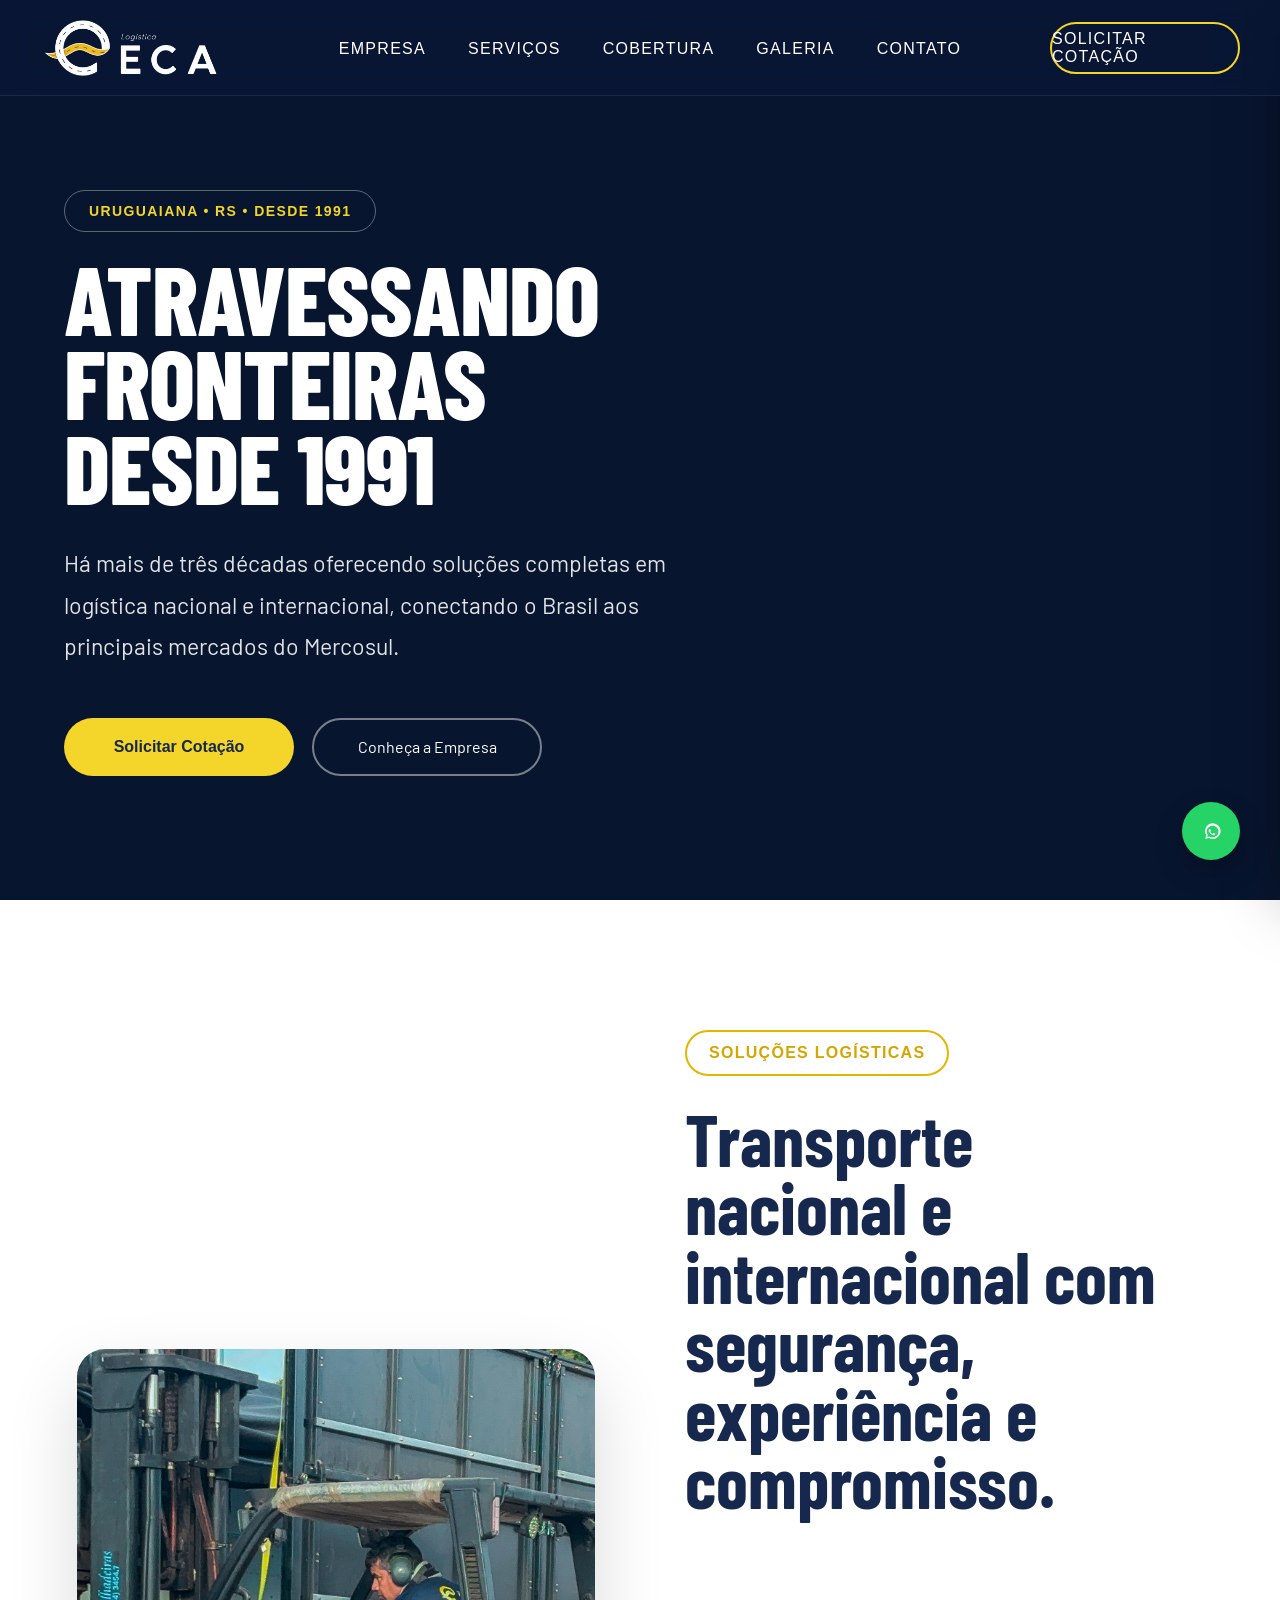
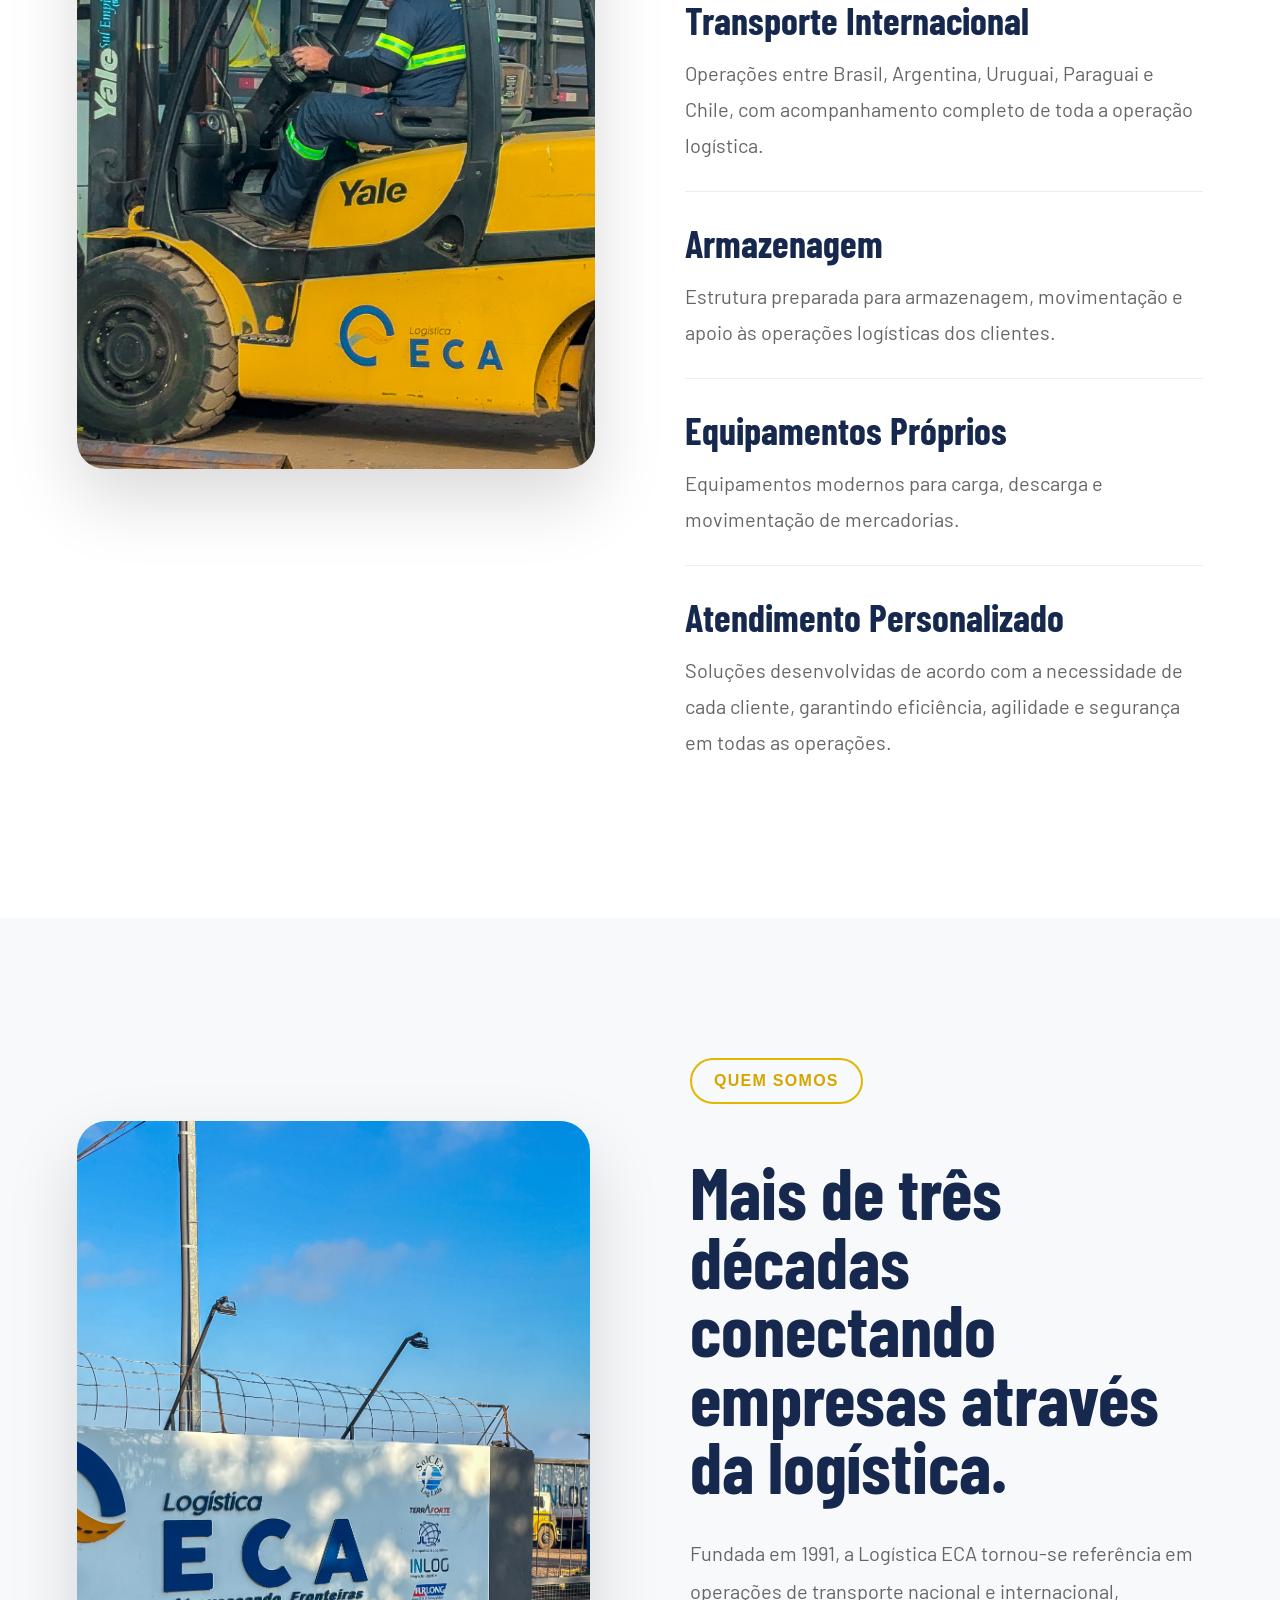
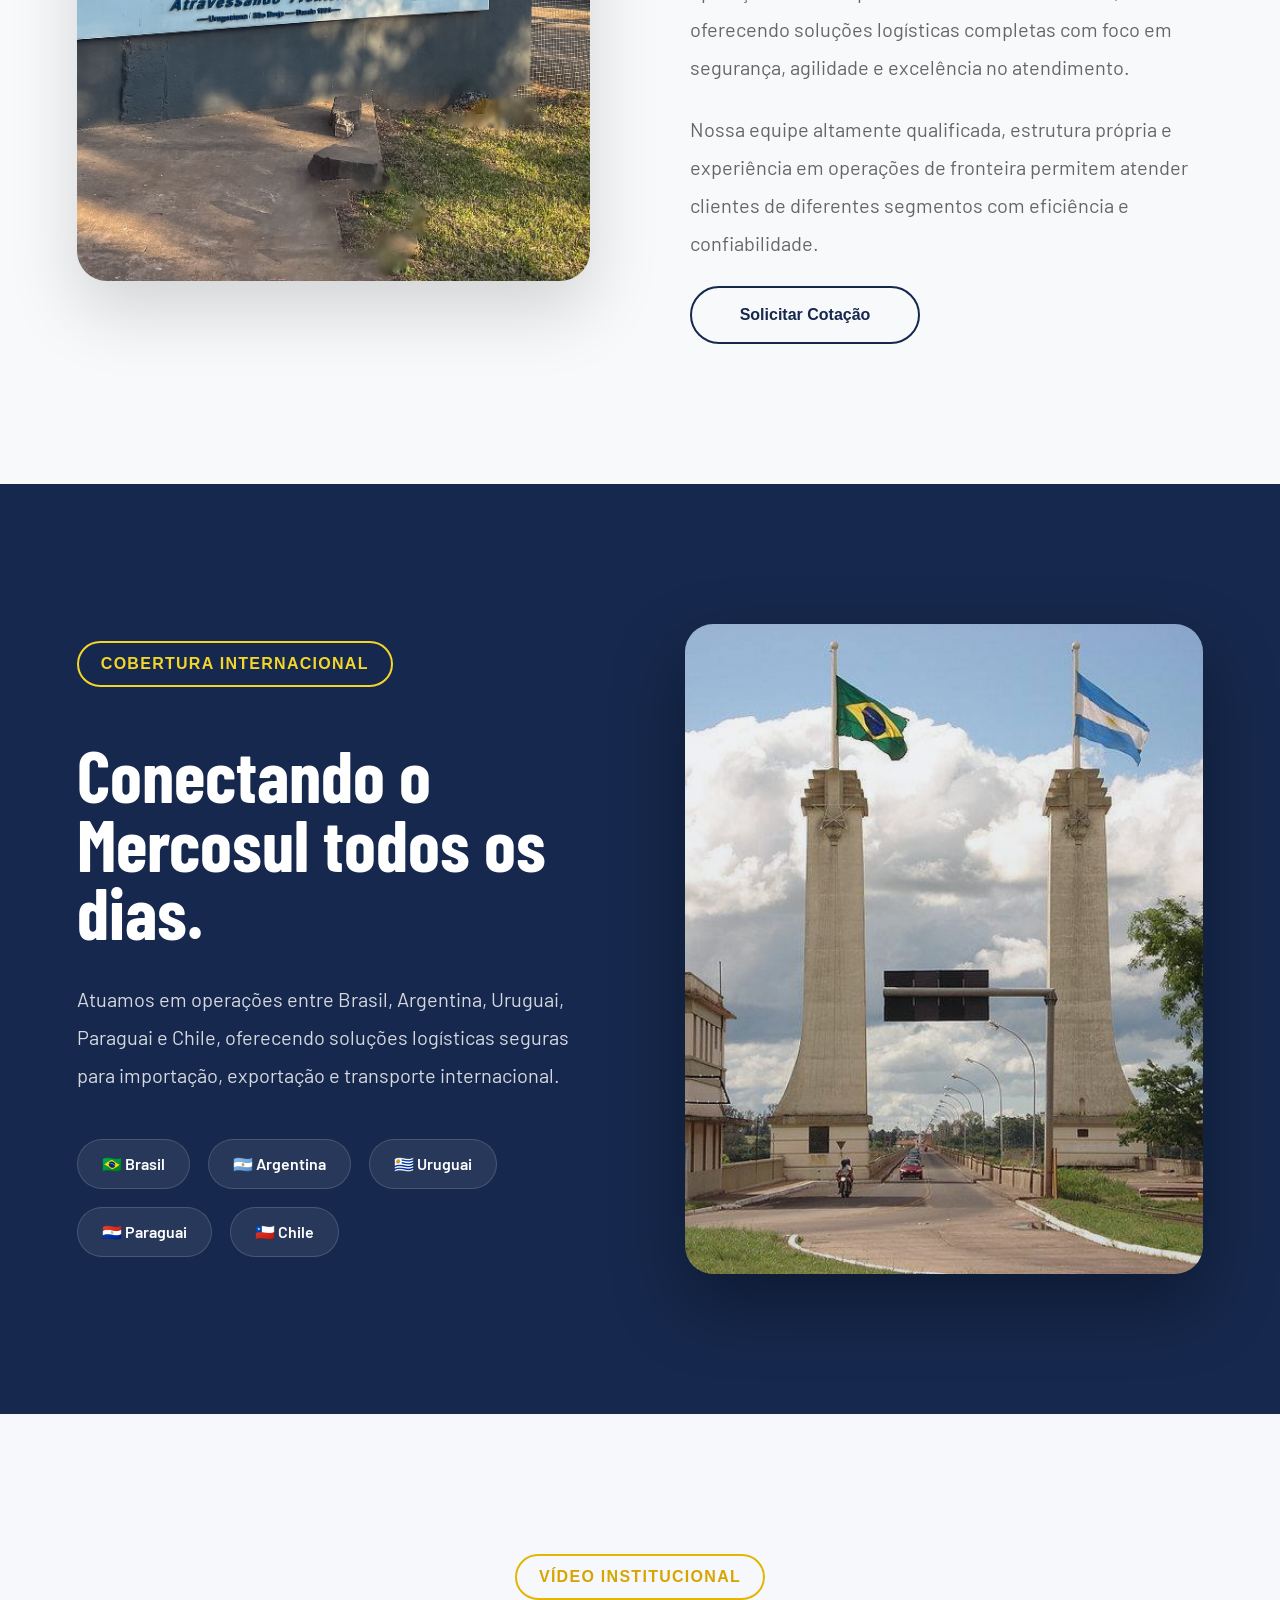
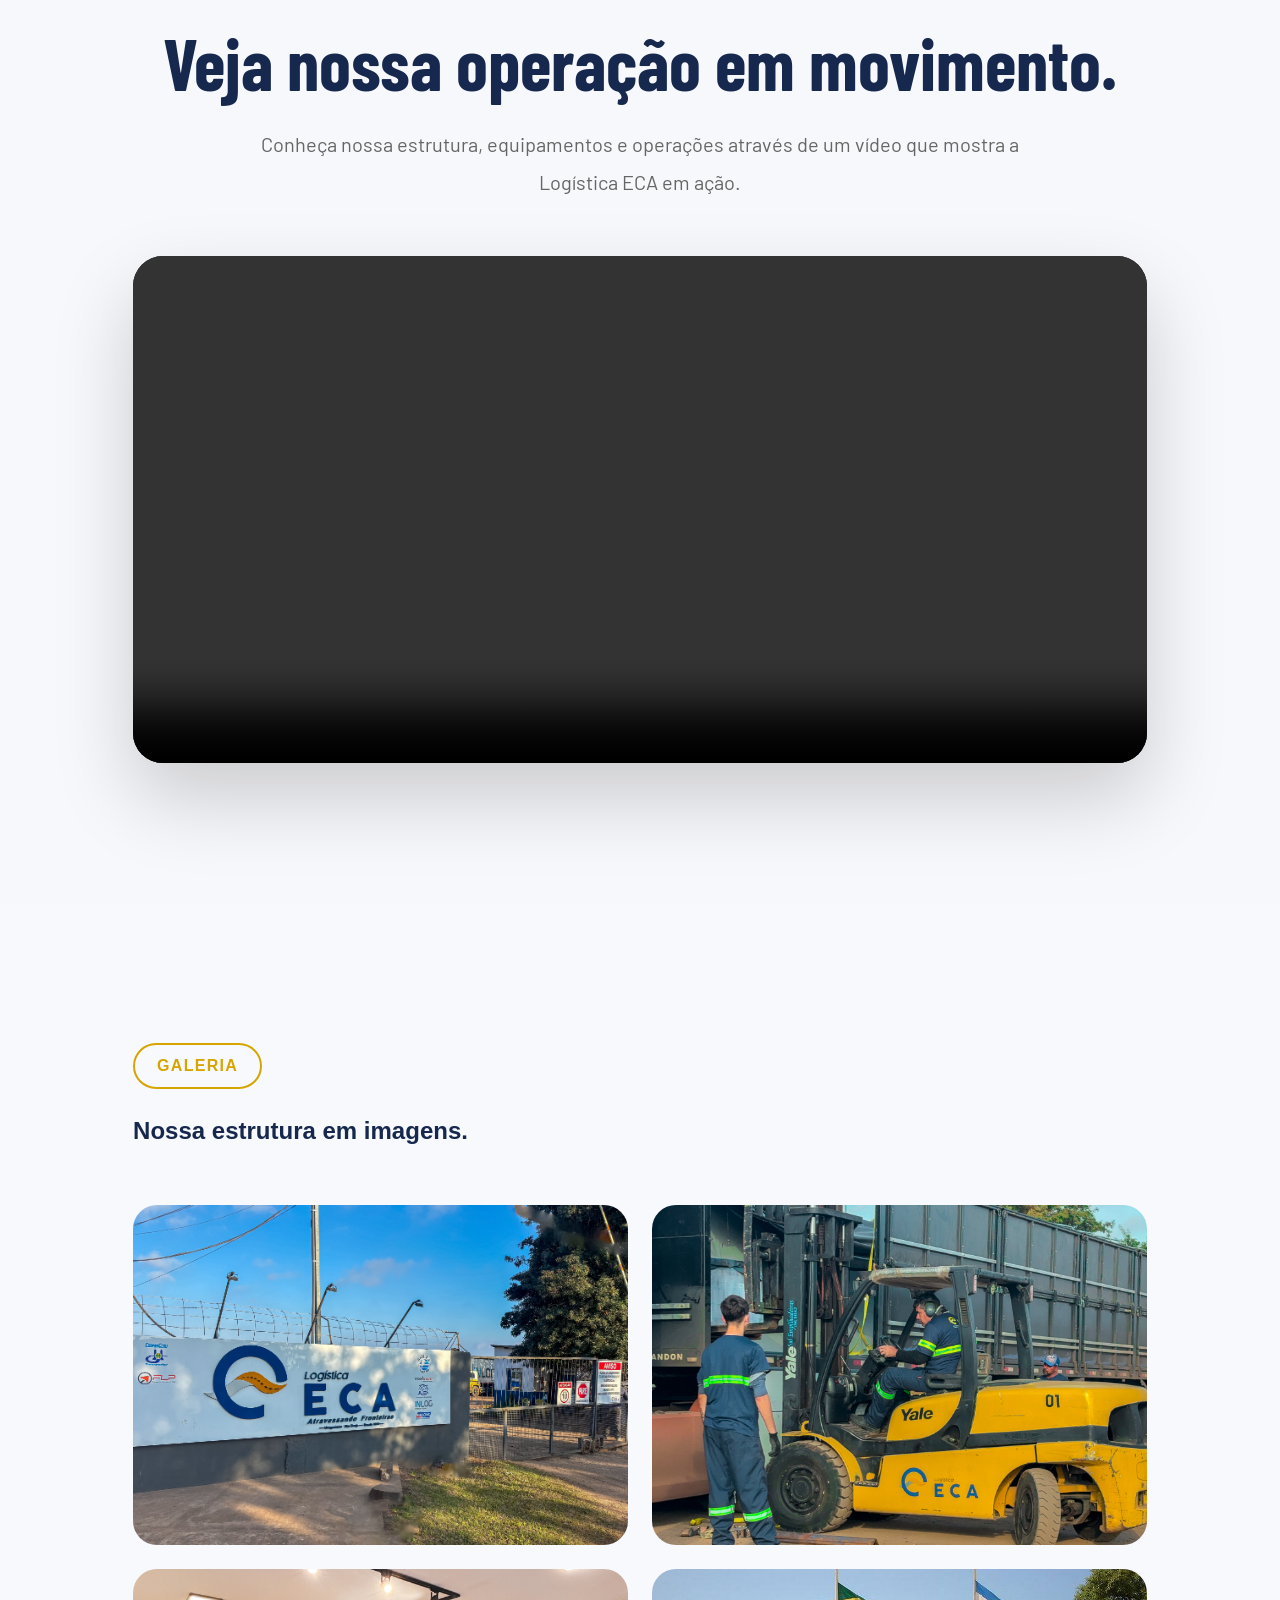
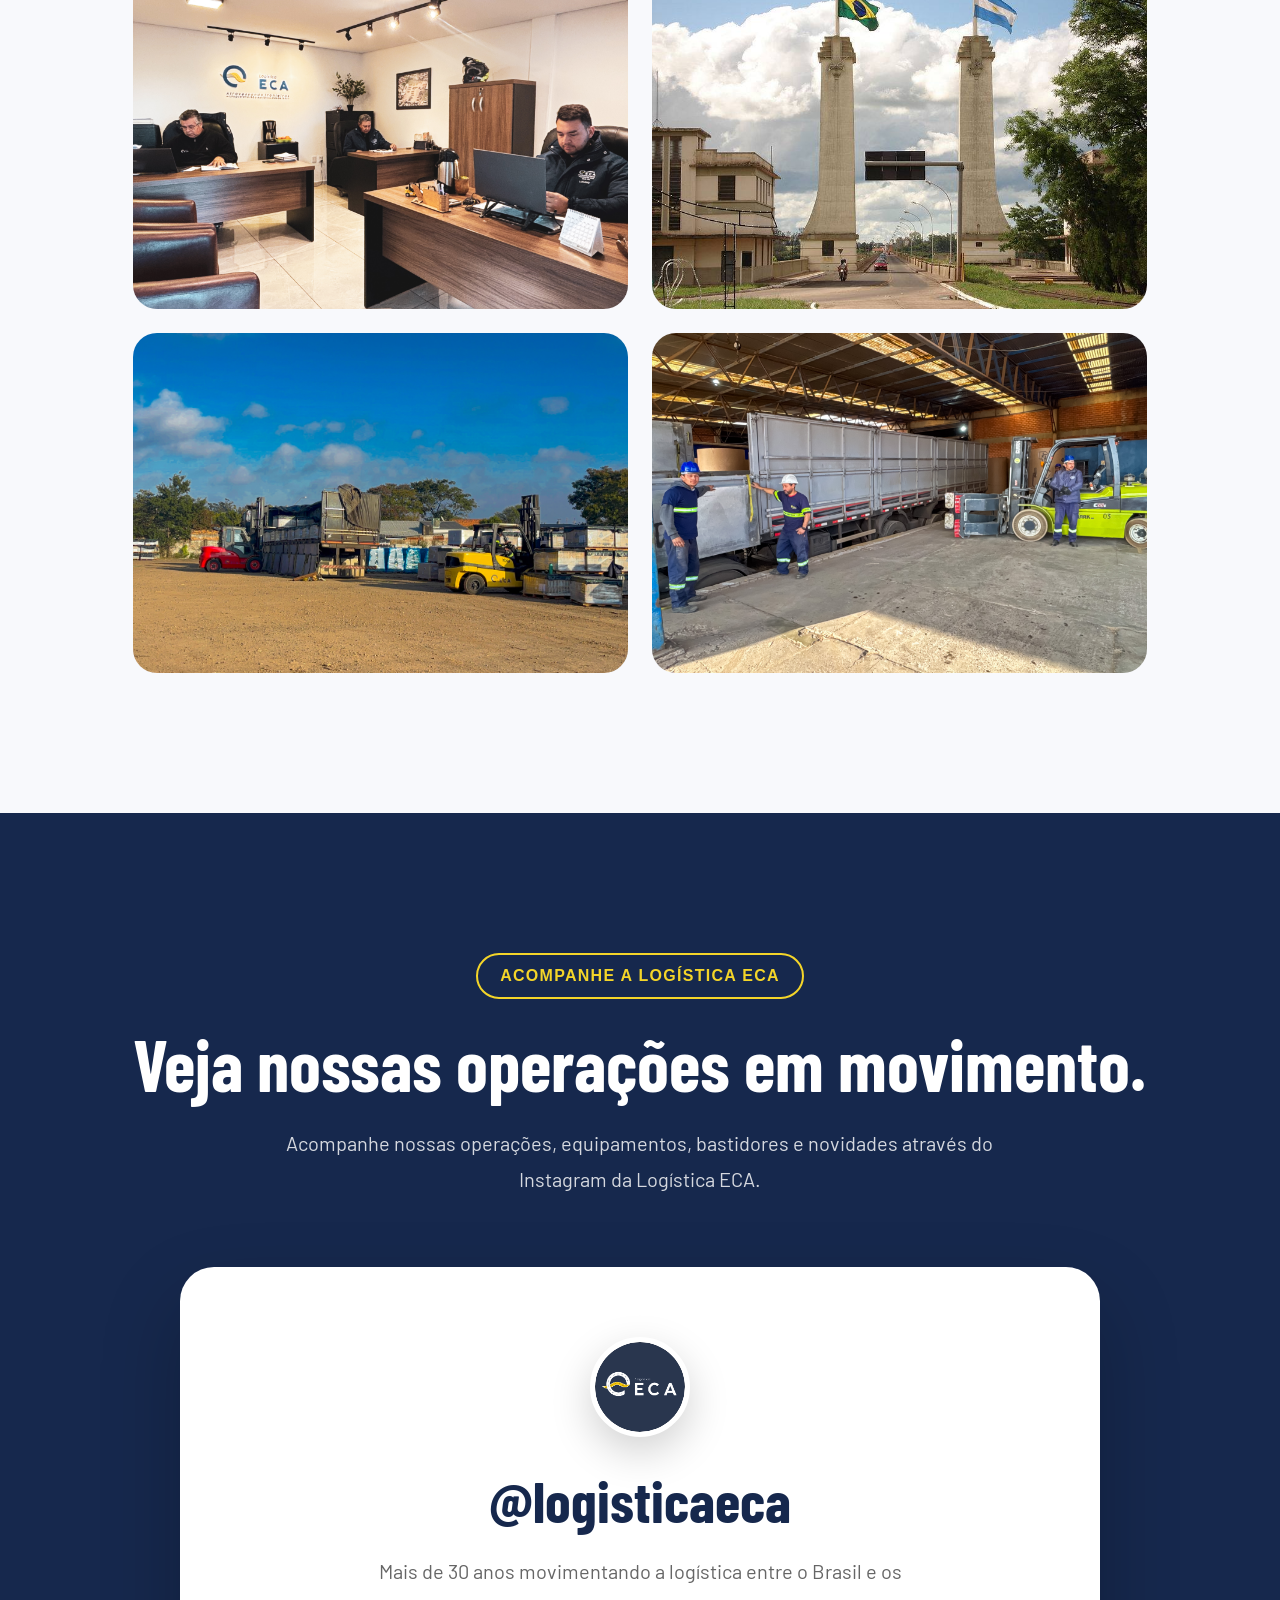
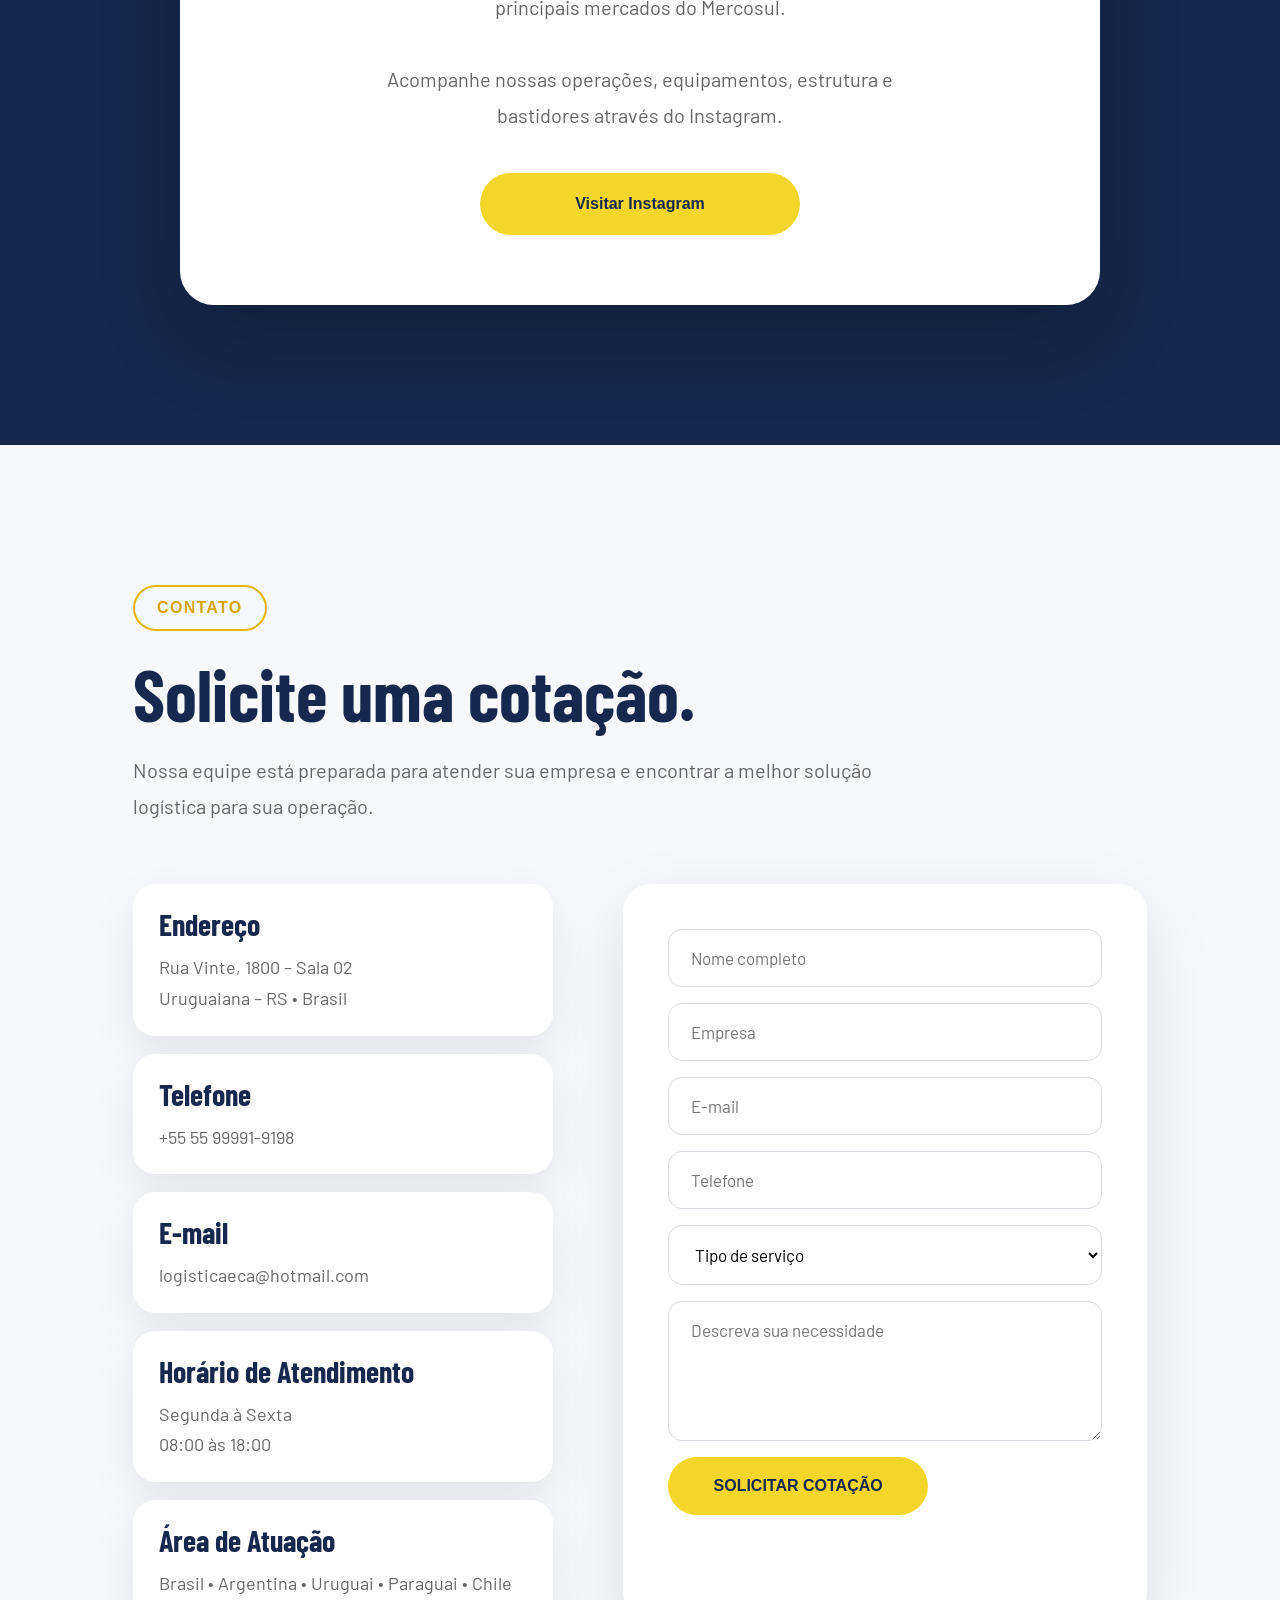
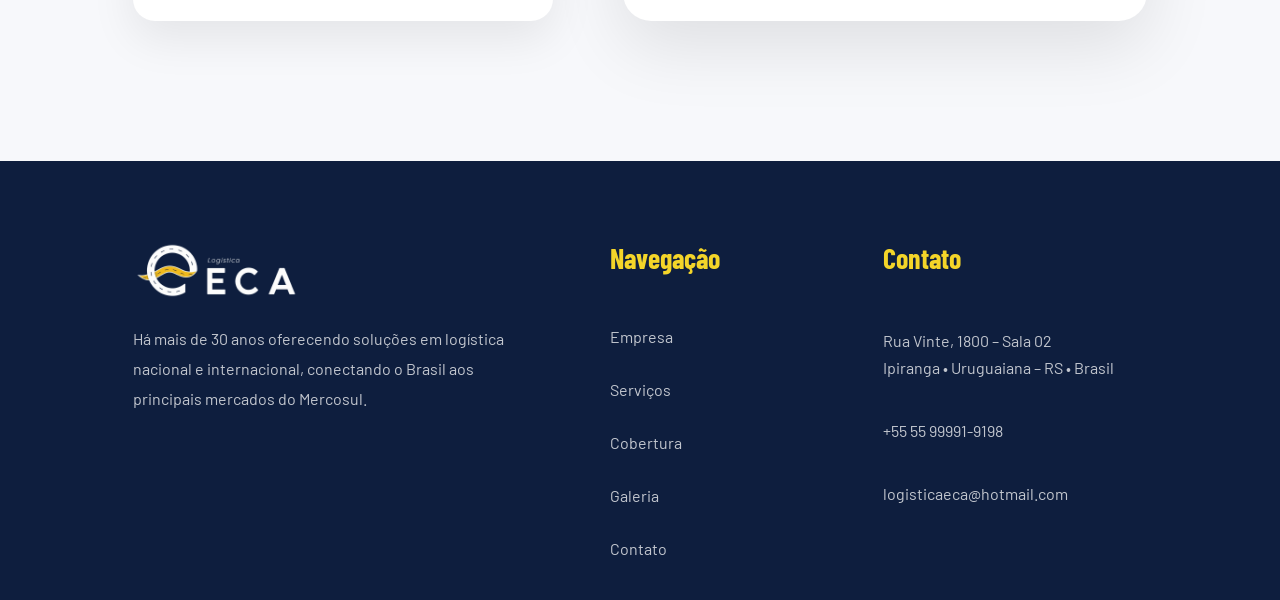
==== commit 40dba0c5: "Update index.html Atualiza telefone e e-mail de contato" ====
--- a/index.html
+++ b/index.html
@@ -478,7 +478,7 @@
         <h3>Telefone</h3>
 
         <p>
-            (55) 3413-4300
+            +55 55 99991-9198
         </p>
 
     </div>
@@ -488,7 +488,7 @@
         <h3>E-mail</h3>
 
         <p>
-            contato@logisticaeca.com.br
+            logisticaeca@hotmail.com
         </p>
 
     </div>
@@ -600,9 +600,9 @@
         Ipiranga • Uruguaiana – RS • Brasil
     </p>
 
-    <p>(55) 3413-4300</p>
-
-    <p>contato@logisticaeca.com.br</p>
+    <p>+55 55 99991-9198</p>
+
+    <p>logisticaeca@hotmail.com</p>
 
 </div>
 
--- a/css/style.css
+++ b/css/style.css
@@ -0,0 +1,2504 @@
+/* ==========================================================
+LOGÍSTICA ECA
+STYLE.CSS
+PARTE 4A1
+RESET + BODY + CONTAINER
+========================================================== */
+
+*{
+    margin:0;
+    padding:0;
+    box-sizing:border-box;
+}
+
+html{
+    scroll-behavior:smooth;
+}
+
+body{
+
+    font-family:'Barlow',sans-serif;
+
+    background:#08152F;
+
+    color:#FFFFFF;
+
+    overflow-x:hidden;
+
+}
+
+img{
+
+    display:block;
+
+    width:100%;
+
+}
+
+a{
+
+    text-decoration:none;
+
+}
+
+button{
+
+    border:none;
+
+    cursor:pointer;
+
+    font-family:inherit;
+
+}
+
+.container{
+
+    width:min(1380px,90%);
+
+    margin:auto;
+
+}
+
+/* ==========================================================
+NAVBAR
+========================================================== */
+
+.hero{
+
+    position:relative;
+
+    min-height:100vh;
+
+    overflow:hidden;
+
+}
+
+#heroVideo{
+
+    position:absolute;
+
+    inset:0;
+
+    width:100%;
+
+    height:100%;
+
+    object-fit:cover;
+
+    transform:scale(1.08);
+
+    filter:brightness(.92);
+
+    z-index:1;
+
+}
+
+.overlay{
+
+    position:absolute;
+
+    inset:0;
+
+    z-index:2;
+
+    background:
+        linear-gradient(
+            90deg,
+            rgba(8,21,47,.78) 0%,
+            rgba(8,21,47,.52) 42%,
+            rgba(8,21,47,.15) 75%,
+            rgba(8,21,47,.05) 100%
+        ),
+        linear-gradient(
+            to top,
+            rgba(8,21,47,.28),
+            rgba(8,21,47,0)
+        );
+
+}
+
+nav{
+
+    position:fixed;
+
+    top:0;
+
+    left:0;
+
+    width:100%;
+
+    height:96px;
+
+    background:rgba(10,25,60,.45);
+
+    backdrop-filter:blur(18px);
+
+    border-bottom:1px solid rgba(255,255,255,.08);
+
+    z-index:1000;
+
+}
+
+nav.scrolled{
+
+    background:rgba(8,21,47,.90);
+
+    backdrop-filter:blur(20px);
+
+}
+
+.nav-container{
+
+    max-width:1440px;
+
+    height:100%;
+
+    margin:0 auto;
+
+    padding:0 40px;
+
+    display:grid;
+
+    grid-template-columns:240px 1fr 220px;
+
+    align-items:center;
+
+    gap:40px;
+
+}
+
+.logo{
+
+    width:185px;
+
+}
+
+nav ul{
+
+    display:flex;
+
+    justify-content:center;
+
+    align-items:center;
+
+    list-style:none;
+
+    gap:42px;
+
+    margin:0;
+
+    padding:0;
+
+}
+
+nav ul li a{
+
+    color:#FFFFFF;
+
+    font-family:'Barlow Condensed',sans-serif;
+
+    font-size:16px;
+
+    letter-spacing:.08em;
+
+    text-transform:uppercase;
+
+    transition:.30s;
+
+}
+
+nav ul li a:hover{
+
+    color:#F4D529;
+
+}
+
+/* ==========================================================
+STYLE.CSS
+PARTE 4A2
+BOTÕES + HERO
+========================================================== */
+
+.btn-menu{
+
+    width:190px;
+
+    height:52px;
+
+    display:flex;
+
+    align-items:center;
+
+    justify-content:center;
+
+    justify-self:end;
+
+    border:2px solid #F4D529;
+
+    border-radius:999px;
+
+    color:#FFFFFF;
+
+    font-family:'Barlow Condensed',sans-serif;
+
+    font-size:16px;
+
+    letter-spacing:.08em;
+
+    text-transform:uppercase;
+
+    transition:.35s;
+
+}
+
+.btn-menu:hover{
+
+    background:#F4D529;
+
+    color:#16284D;
+
+}
+
+.hero-content{
+
+    position:relative;
+
+    z-index:5;
+
+    max-width:720px;
+
+    margin-left:5%;
+
+    padding-top:190px;
+
+}
+
+.hero-content span{
+
+    display:inline-block;
+
+    align-items:center;
+
+    padding:12px 24px;
+
+    border:1px solid rgba(255,255,255,.35);
+
+    border-radius:999px;
+
+    color:#F4D529;
+
+    font-size:14px;
+
+    font-weight:700;
+
+    letter-spacing:.10em;
+
+    margin-bottom:24px;
+
+}
+
+.hero-content h1{
+
+    font-family:'Barlow Condensed',sans-serif;
+
+    font-size:96px;
+
+    font-weight:800;
+
+    line-height:.88;
+
+    text-transform:uppercase;
+
+    margin-bottom:34px;
+
+    max-width:700px;
+
+    letter-spacing:-1px;
+}
+
+.hero-content p{
+
+    font-size:23px;
+
+    line-height:1.8;
+
+    color:rgba(255,255,255,.88);
+
+    margin-bottom:38px;
+
+    max-width:640px;
+
+}
+
+.buttons{
+
+    display:flex;
+
+    gap:18px;
+
+    margin-top:50px;
+
+}
+
+.btn-yellow{
+
+    display:flex;
+
+    align-items:center;
+
+    justify-content:center;
+
+    width:230px;
+
+    height:58px;
+
+    background:#F4D529;
+
+    color:#16284D;
+
+    border-radius:999px;
+
+    font-weight:700;
+
+    transition:.35s;
+
+}
+
+.btn-yellow:hover{
+
+    transform:translateY(-3px);
+
+    box-shadow:0 15px 35px rgba(244,213,41,.30);
+
+}
+
+.btn-outline{
+
+    display:flex;
+
+    align-items:center;
+
+    justify-content:center;
+
+    width:230px;
+
+    height:58px;
+
+    border:2px solid rgba(255,255,255,.45);
+
+    color:#FFFFFF;
+
+    border-radius:999px;
+
+    transition:.35s;
+
+}
+
+.btn-outline:hover{
+
+    background:#FFFFFF;
+
+    color:#16284D;
+
+}
+
+/* ==========================================================
+STYLE.CSS
+PARTE 4A3
+MENU MOBILE + RESPONSIVO
+========================================================== */
+
+.hamburger{
+
+    display:none;
+
+    width:36px;
+
+    cursor:pointer;
+
+    z-index:1002;
+
+}
+
+.hamburger span{
+
+    display:block;
+
+    width:100%;
+
+    height:3px;
+
+    background:#FFFFFF;
+
+    margin:7px 0;
+
+    border-radius:30px;
+
+    transition:.35s;
+
+}
+
+.hamburger.active span:nth-child(1){
+
+    transform:translateY(10px) rotate(45deg);
+
+}
+
+.hamburger.active span:nth-child(2){
+
+    opacity:0;
+
+}
+
+.hamburger.active span:nth-child(3){
+
+    transform:translateY(-10px) rotate(-45deg);
+
+}
+
+.menu-backdrop{
+
+    position:fixed;
+
+    inset:0;
+
+    background:rgba(0,0,0,.45);
+
+    opacity:0;
+
+    visibility:hidden;
+
+    transition:.35s;
+
+    z-index:998;
+
+}
+
+.menu-backdrop.active{
+
+    opacity:1;
+
+    visibility:visible;
+
+}
+
+.mobile-menu{
+
+    position:fixed;
+
+    top:0;
+
+    right:-360px;
+
+    width:330px;
+
+    height:100vh;
+
+    background:#0B1B44;
+
+    display:flex;
+
+    flex-direction:column;
+
+    padding:120px 40px;
+
+    gap:28px;
+
+    transition:.35s;
+
+    z-index:999;
+
+    box-shadow:-25px 0 60px rgba(0,0,0,.35);
+
+}
+
+.mobile-menu.active{
+
+    right:0;
+
+}
+
+.mobile-menu a{
+
+    color:#FFFFFF;
+
+    font-family:'Barlow Condensed',sans-serif;
+
+    font-size:28px;
+
+    text-transform:uppercase;
+
+}
+
+.mobile-btn{
+
+    display:flex;
+
+    align-items:center;
+
+    justify-content:center;
+
+    margin-top:25px;
+
+    height:56px;
+
+    border:2px solid #F4D529;
+
+    border-radius:999px;
+
+}
+
+/* ==========================================================
+RESPONSIVO
+========================================================== */
+
+@media(max-width:1100px){
+
+.hero-content{
+
+max-width:640px;
+
+}
+
+.hero-content h1{
+
+font-size:76px;
+
+}
+
+.hero-content p{
+
+font-size:22px;
+
+}
+
+nav ul{
+
+gap:24px;
+
+}
+
+}
+
+@media(max-width:900px){
+
+nav{
+
+padding:0 24px;
+
+}
+
+nav ul{
+
+display:none;
+
+}
+
+.btn-menu{
+
+display:none;
+
+}
+
+.hamburger{
+
+display:block;
+
+}
+
+.hero-content{
+
+margin:0;
+
+padding:150px 24px 80px;
+
+max-width:100%;
+
+}
+
+.hero-content h1{
+
+font-size:62px;
+
+}
+
+.hero-content p{
+
+font-size:20px;
+
+}
+
+.buttons{
+
+flex-direction:column;
+
+align-items:flex-start;
+
+}
+
+.mobile-menu{
+
+width:100%;
+
+right:-100%;
+
+}
+
+}
+
+@media(max-width:480px){
+
+.logo{
+
+width:130px;
+
+}
+
+.hero-content{
+
+padding-top:130px;
+
+}
+
+.hero-content h1{
+
+font-size:50px;
+
+}
+
+.hero-content p{
+
+font-size:17px;
+
+line-height:1.6;
+
+}
+
+.hero-content span{
+
+font-size:12px;
+
+}
+
+.btn-yellow,
+.btn-outline{
+
+width:100%;
+
+max-width:260px;
+
+}
+
+}
+
+/* ==========================================================
+STYLE.CSS
+PARTE 4B1
+SERVIÇOS
+========================================================== */
+
+.services{
+
+    background:#FFFFFF;
+
+    padding:130px 6%;
+
+}
+
+.services-container{
+
+    max-width:1400px;
+
+    margin:auto;
+
+    display:grid;
+
+    grid-template-columns:1fr 1fr;
+
+    gap:90px;
+
+    align-items:center;
+
+}
+
+.services-image{
+
+    position:relative;
+
+}
+
+.services-image img{
+
+    width:100%;
+
+    height:720px;
+
+    object-fit:cover;
+
+    border-radius:28px;
+
+    display:block;
+
+    box-shadow:0 30px 70px rgba(0,0,0,.15);
+
+}
+
+.services-content{
+
+    color:#16284D;
+
+}
+
+.section-tag{
+
+    display:inline-flex;
+
+    align-items:center;
+
+    justify-content:center;
+
+    padding:12px 22px;
+
+    border:2px solid #E3B600;
+
+    border-radius:999px;
+
+    color:#D6A500;
+
+    font-weight:700;
+
+    letter-spacing:.08em;
+
+    text-transform:uppercase;
+
+    margin-bottom:28px;
+
+}
+
+.services-content h2{
+
+    font-family:'Barlow Condensed',sans-serif;
+
+    font-size:72px;
+
+    line-height:.95;
+
+    margin-bottom:55px;
+
+    color:#16284D;
+
+}
+
+.service-item{
+
+    padding:28px 0;
+
+    border-bottom:1px solid #ECECEC;
+
+}
+
+.service-item:last-child{
+
+    border-bottom:none;
+
+}
+
+.service-item h3{
+
+    font-family:'Barlow Condensed',sans-serif;
+
+    font-size:38px;
+
+    color:#16284D;
+
+    margin-bottom:12px;
+
+}
+
+.service-item p{
+
+    color:#666666;
+
+    font-size:20px;
+
+    line-height:1.8;
+
+}
+
+.service-item:hover{
+
+    padding-left:18px;
+
+    transition:.35s;
+
+}
+
+/* RESPONSIVO */
+
+@media(max-width:980px){
+
+.services{
+
+padding:90px 24px;
+
+}
+
+.services-container{
+
+grid-template-columns:1fr;
+
+gap:50px;
+
+}
+
+.services-image{
+
+order:1;
+
+}
+
+.services-content{
+
+order:2;
+
+}
+
+.services-image img{
+
+height:430px;
+
+}
+
+.services-content h2{
+
+font-size:54px;
+
+}
+
+.service-item h3{
+
+font-size:30px;
+
+}
+
+.service-item p{
+
+font-size:18px;
+
+}
+
+}
+
+/* ==========================================================
+STYLE.CSS
+PARTE 4B2
+EMPRESA
+========================================================== */
+
+.about{
+
+    background:#F8F9FB;
+
+    padding:140px 6%;
+
+}
+
+.about-container{
+
+    max-width:1400px;
+
+    margin:auto;
+
+    display:grid;
+
+    grid-template-columns:1fr 1fr;
+
+    gap:100px;
+
+    align-items:center;
+
+}
+
+.about-image{
+
+    position:relative;
+
+}
+
+.about-image img{
+
+    width:100%;
+
+    height:760px;
+
+    object-fit:cover;
+
+    border-radius:30px;
+
+    display:block;
+
+    box-shadow:0 30px 70px rgba(0,0,0,.15);
+
+}
+
+.about-content{
+
+    color:#16284D;
+
+}
+
+.about-content h2{
+
+    font-family:'Barlow Condensed',sans-serif;
+
+    font-size:72px;
+
+    line-height:.95;
+
+    margin:25px 0 35px;
+
+    color:#16284D;
+
+}
+
+.about-content p{
+
+    font-size:20px;
+
+    line-height:1.9;
+
+    color:#666666;
+
+    margin-bottom:24px;
+
+}
+
+.btn-outline-dark{
+
+    display:inline-flex;
+
+    align-items:center;
+
+    justify-content:center;
+
+    width:230px;
+
+    height:58px;
+
+    border:2px solid #16284D;
+
+    border-radius:999px;
+
+    color:#16284D;
+
+    font-weight:700;
+
+    transition:.35s;
+
+}
+
+.btn-outline-dark:hover{
+
+    background:#16284D;
+
+    color:#FFFFFF;
+
+}
+
+@media(max-width:980px){
+
+.about{
+
+padding:90px 24px;
+
+}
+
+.about-container{
+
+grid-template-columns:1fr;
+
+gap:55px;
+
+}
+
+.about-image{
+
+order:1;
+
+}
+
+.about-content{
+
+order:2;
+
+}
+
+.about-image img{
+
+height:430px;
+
+}
+
+.about-content h2{
+
+font-size:54px;
+
+}
+
+.about-content p{
+
+font-size:18px;
+
+}
+
+}
+
+/* ==========================================================
+STYLE.CSS
+PARTE 4B3
+COBERTURA INTERNACIONAL + NÚMEROS
+========================================================== */
+
+.coverage{
+
+    background:#16284D;
+
+    padding:140px 6%;
+
+    display:grid;
+
+    grid-template-columns:1fr 1fr;
+
+    gap:90px;
+
+    align-items:center;
+
+}
+
+.coverage-content{
+
+    max-width:650px;
+
+}
+
+.coverage .section-tag{
+
+    color:#F4D529;
+
+    border-color:#F4D529;
+
+}
+
+.coverage h2{
+
+    font-family:'Barlow Condensed',sans-serif;
+
+    font-size:72px;
+
+    line-height:.95;
+
+    margin:25px 0 35px;
+
+    color:#FFFFFF;
+
+}
+
+.coverage p{
+
+    font-size:20px;
+
+    line-height:1.9;
+
+    color:rgba(255,255,255,.82);
+
+    margin-bottom:40px;
+
+}
+
+.coverage-image{
+
+    position:relative;
+
+    height:650px;
+
+    overflow:hidden;
+
+    border-radius:28px;
+
+    box-shadow:0 30px 70px rgba(0,0,0,.35);
+
+}
+
+.coverage-image img{
+
+    width:100%;
+
+    height:100%;
+
+    object-fit:cover;
+
+    transition:.6s;
+
+}
+
+.coverage-image:hover img{
+
+    transform:scale(1.04);
+
+}
+
+.coverage-image::after{
+
+    content:"";
+
+    position:absolute;
+
+    inset:0;
+
+    background:linear-gradient(
+
+        to top,
+
+        rgba(22,40,77,.15),
+
+        rgba(22,40,77,.05)
+
+    );
+
+}
+
+.countries{
+
+    display:flex;
+
+    flex-wrap:wrap;
+
+    gap:18px;
+
+    margin-top:45px;
+
+}
+
+.countries span{
+
+    padding:14px 24px;
+
+    border-radius:50px;
+
+    background:rgba(255,255,255,.08);
+
+    border:1px solid rgba(255,255,255,.15);
+
+    color:#fff;
+
+    font-weight:600;
+
+    transition:.3s;
+
+}
+
+.countries span:hover{
+
+    background:#F4D529;
+
+    color:#16284D;
+
+    transform:translateY(-3px);
+
+}
+
+/* ===========================
+NÚMEROS
+=========================== */
+
+.numbers{
+
+    background:#FFFFFF;
+
+    padding:100px 6%;
+
+}
+
+.numbers-grid{
+
+    max-width:1320px;
+
+    margin:auto;
+
+    display:grid;
+
+    grid-template-columns:repeat(4,1fr);
+
+    gap:28px;
+
+}
+
+.number-card{
+
+    background:#FFFFFF;
+
+    border-radius:24px;
+
+    padding:45px 35px;
+
+    text-align:center;
+
+    box-shadow:0 20px 50px rgba(0,0,0,.08);
+
+    transition:.35s;
+
+}
+
+.number-card:hover{
+
+    transform:translateY(-10px);
+
+}
+
+.number-card h3{
+
+    font-family:'Barlow Condensed',sans-serif;
+
+    font-size:72px;
+
+    color:#F4D529;
+
+    margin-bottom:12px;
+
+}
+
+.number-card p{
+
+    color:#555;
+
+    font-size:18px;
+
+    line-height:1.7;
+
+}
+
+@media(max-width:980px){
+
+.coverage{
+
+grid-template-columns:1fr;
+
+padding:90px 24px;
+
+gap:55px;
+
+}
+
+.coverage h2{
+
+font-size:54px;
+
+}
+
+.coverage p{
+
+font-size:18px;
+
+}
+
+.coverage-image{
+
+order:-1;
+
+}
+
+.numbers{
+
+padding:80px 24px;
+
+}
+
+.numbers-grid{
+
+grid-template-columns:1fr 1fr;
+
+}
+
+}
+
+@media(max-width:640px){
+
+.numbers-grid{
+
+grid-template-columns:1fr;
+
+}
+
+}
+
+/* ==========================================================
+STYLE.CSS
+PARTE 4B4
+VÍDEO INSTITUCIONAL
+========================================================== */
+
+.video-section{
+
+    background:#F7F8FB;
+
+    padding:140px 6%;
+
+}
+
+.video-section .container{
+
+    max-width:1200px;
+
+    text-align:center;
+
+}
+
+.video-section .section-tag{
+
+    margin:0 auto 28px;
+
+}
+
+.video-section h2{
+
+    font-family:'Barlow Condensed',sans-serif;
+
+    font-size:72px;
+
+    color:#16284D;
+
+    line-height:.95;
+
+    margin-bottom:28px;
+
+}
+
+.video-section p{
+
+    max-width:820px;
+
+    margin:0 auto 55px;
+
+    font-size:20px;
+
+    line-height:1.9;
+
+    color:#666;
+
+}
+
+.video-wrapper{
+
+    position:relative;
+
+    border-radius:30px;
+
+    overflow:hidden;
+
+    box-shadow:0 35px 80px rgba(0,0,0,.18);
+
+    transition:.40s;
+
+}
+
+.video-wrapper:hover{
+
+    transform:translateY(-8px);
+
+    box-shadow:0 45px 90px rgba(0,0,0,.22);
+
+}
+
+.video-wrapper video{
+
+    display:block;
+
+    width:100%;
+
+    height:auto;
+
+    background:#000;
+
+}
+
+.video-wrapper::before{
+
+    content:"";
+
+    position:absolute;
+
+    inset:0;
+
+    pointer-events:none;
+
+    border:2px solid rgba(255,255,255,.08);
+
+    border-radius:30px;
+
+}
+
+/* RESPONSIVO */
+
+@media(max-width:980px){
+
+.video-section{
+
+padding:90px 24px;
+
+}
+
+.video-section h2{
+
+font-size:54px;
+
+}
+
+.video-section p{
+
+font-size:18px;
+
+margin-bottom:40px;
+
+}
+
+.video-wrapper{
+
+border-radius:20px;
+
+}
+
+}
+
+/*==========================================
+GALERIA
+==========================================*/
+
+.gallery{
+
+    background:#F8F9FC;
+
+    padding:140px 6%;
+
+}
+
+.gallery h2{
+
+    color:#16284D;
+
+}
+
+.gallery .section-tag{
+
+    color:#D6A500;
+
+    border-color:#D6A500;
+
+}
+
+.gallery .container{
+
+    max-width:1320px;
+
+    margin:auto;
+
+}
+
+.gallery-grid{
+
+    display:grid;
+
+    grid-template-columns:repeat(2,1fr);
+
+    gap:24px;
+
+    margin-top:60px;
+
+}
+
+.gallery-item{
+
+    position:relative;
+
+    overflow:hidden;
+
+    border-radius:24px;
+
+    height:340px;
+
+    cursor:pointer;
+
+}
+
+.gallery-item img{
+
+    width:100%;
+
+    height:100%;
+
+    object-fit:cover;
+
+    display:block;
+
+    transition:.45s;
+
+}
+
+.gallery-item:hover img{
+
+    transform:scale(1.06);
+
+}
+
+/* MOBILE */
+
+@media(max-width:980px){
+
+.gallery{
+
+    padding:90px 30px;
+
+}
+
+.gallery-grid{
+
+    grid-template-columns:1fr 1fr;
+
+    gap:20px;
+
+}
+
+.gallery-item{
+
+    height:260px;
+
+}
+
+}
+
+@media(max-width:600px){
+
+.gallery{
+
+    padding:70px 20px;
+
+}
+
+.gallery-grid{
+
+    grid-template-columns:1fr;
+
+    gap:18px;
+
+}
+
+.gallery-item{
+
+    height:240px;
+
+}
+
+}
+
+/* ===========================
+   INSTAGRAM
+=========================== */
+
+.instagram{
+
+    background:#16284D;
+
+    padding:140px 6%;
+
+}
+
+.instagram .container{
+
+    max-width:1320px;
+
+    margin:auto;
+
+    text-align:center;
+
+}
+
+.instagram .section-tag{
+
+    color:#F4D529;
+
+    border-color:#F4D529;
+
+    margin-bottom:30px;
+
+}
+
+.instagram h2{
+
+    font-family:'Barlow Condensed',sans-serif;
+
+    font-size:72px;
+
+    line-height:.95;
+
+    color:#FFFFFF;
+
+    margin-bottom:28px;
+
+}
+
+.instagram > .container > p{
+
+    max-width:760px;
+
+    margin:0 auto 70px;
+
+    font-size:20px;
+
+    line-height:1.8;
+
+    color:rgba(255,255,255,.82);
+
+}
+
+.instagram-box{
+
+    max-width:920px;
+
+    margin:auto;
+
+    background:#FFFFFF;
+
+    border-radius:34px;
+
+    padding:70px 60px;
+
+    display:flex;
+
+    flex-direction:column;
+
+    align-items:center;
+
+    justify-content:center;
+
+    text-align:center;
+
+    box-shadow:0 35px 80px rgba(0,0,0,.22);
+
+}
+
+.instagram-icon{
+
+    width:100px;
+
+    height:100px;
+
+    border-radius:50%;
+
+    overflow:hidden;
+
+    background:#FFF;
+
+    display:flex;
+
+    align-items:center;
+
+    justify-content:center;
+
+    margin-bottom:28px;
+
+    border:5px solid #FFF;
+
+    box-shadow:0 15px 40px rgba(0,0,0,.18);
+
+}
+
+.instagram-icon img{
+
+    width:100%;
+
+    height:100%;
+
+    object-fit:cover;
+
+    border-radius:50%;
+
+}
+
+.instagram-info{
+
+    text-align:center;
+
+}
+
+.instagram-info h3{
+
+    font-family:'Barlow Condensed',sans-serif;
+
+    font-size:58px;
+
+    color:#16284D;
+
+    margin-bottom:18px;
+
+}
+
+.instagram-info p{
+
+    margin:0 auto 40px;
+
+    max-width:560px;
+
+    color:#666;
+
+    font-size:20px;
+
+    line-height:1.8;
+
+}
+
+.instagram .btn-yellow{
+
+    width:320px;
+
+    height:62px;
+
+    display:flex;
+
+    align-items:center;
+
+    justify-content:center;
+
+    margin:auto;
+
+    transition:.35s;
+
+}
+
+.instagram .btn-yellow:hover{
+
+    transform:translateY(-4px);
+
+    box-shadow:0 15px 35px rgba(0,0,0,.18);
+
+}
+
+@media(max-width:980px){
+
+    .instagram{
+
+        padding:90px 24px;
+
+    }
+
+    .instagram h2{
+
+        font-size:54px;
+
+    }
+
+    .instagram > .container > p{
+
+        font-size:18px;
+
+        margin-bottom:50px;
+
+    }
+
+    .instagram-box{
+
+        padding:45px 30px;
+
+    }
+
+    .instagram-icon{
+
+    width:82px;
+
+    height:82px;
+
+    border-radius:50%;
+
+    border:4px solid #FFF;
+
+    margin-bottom:22px;
+
+}
+
+.instagram-icon img{
+
+    width:100%;
+
+    height:100%;
+
+}
+
+    .instagram-info h3{
+
+        font-size:42px;
+
+    }
+
+    .instagram-info p{
+
+        font-size:17px;
+
+        margin-bottom:30px;
+
+    }
+
+    .instagram .btn-yellow{
+
+        width:100%;
+
+        max-width:300px;
+
+    }
+
+}
+
+/* ==========================================================
+STYLE.CSS
+PARTE 4C3
+CONTATO
+========================================================== */
+
+.contact{
+
+    background:#F7F8FB;
+
+    padding:140px 6%;
+
+}
+
+.contact .container{
+
+    max-width:1320px;
+
+}
+
+.contact .section-tag{
+
+    margin-bottom:28px;
+
+}
+
+.contact h2{
+
+    font-family:'Barlow Condensed',sans-serif;
+
+    font-size:72px;
+
+    color:#16284D;
+
+    line-height:.95;
+
+    margin-bottom:25px;
+
+}
+
+.contact > .container > p{
+
+    max-width:760px;
+
+    color:#666;
+
+    font-size:20px;
+
+    line-height:1.8;
+
+    margin-bottom:60px;
+
+}
+
+.contact-grid{
+    display:grid;
+    grid-template-columns:420px 1fr;
+    gap:70px;
+    align-items:stretch;
+}
+
+.contact-info{
+
+    display:flex;
+
+    flex-direction:column;
+
+    gap:18px;
+
+}
+
+.contact-item{
+
+    background:#FFFFFF;
+
+    padding:22px 26px;
+
+    border-radius:22px;
+
+    box-shadow:0 18px 45px rgba(0,0,0,.08);
+
+}
+
+.contact-item h3{
+
+    font-family:'Barlow Condensed',sans-serif;
+
+    font-size:30px;
+
+    color:#16284D;
+
+    margin-bottom:10px;
+
+}
+
+.contact-item p{
+
+    color:#666;
+
+    font-size:18px;
+
+    line-height:1.7;
+
+}
+
+.contact-form{
+    background:#FFFFFF;
+    padding:45px;
+    border-radius:28px;
+    box-shadow:0 25px 70px rgba(0,0,0,.10);
+
+    display:flex;
+    flex-direction:column;
+
+    gap:16px;
+}
+
+.contact-form input,
+.contact-form select,
+.contact-form textarea{
+
+    width:100%;
+
+    padding:18px 22px;
+
+    border:1px solid #D8DCE3;
+
+    border-radius:14px;
+
+    font-size:17px;
+
+    font-family:'Barlow',sans-serif;
+
+    background:#FFFFFF;
+
+    transition:.30s;
+
+    resize:none;
+
+}
+
+.contact-form input:focus,
+.contact-form select:focus,
+.contact-form textarea:focus{
+
+    outline:none;
+
+    border-color:#F4D529;
+
+    box-shadow:0 0 0 4px rgba(244,213,41,.15);
+
+}
+
+.contact-form button{
+
+    width:260px;
+    height:58px;
+
+    background:#F4D529;
+    color:#16284D;
+    border:none;
+    border-radius:999px;
+    font-weight:700;
+    font-size:16px;
+    text-transform:uppercase;
+    transition:.35s;
+
+}
+
+.contact-form button:hover{
+
+    transform:translateY(-3px);
+
+    box-shadow:0 18px 35px rgba(244,213,41,.30);
+
+}
+
+@media(max-width:980px){
+
+.contact{
+
+padding:90px 24px;
+
+}
+
+.contact h2{
+
+font-size:54px;
+
+}
+
+.contact > .container > p{
+
+font-size:18px;
+
+margin-bottom:40px;
+
+}
+
+.contact-grid{
+
+grid-template-columns:1fr;
+
+gap:35px;
+
+}
+
+.contact-form{
+
+padding:30px;
+
+}
+
+.contact-form button{
+
+width:100%;
+
+}
+
+}
+
+/* ==========================================
+UTILITÁRIOS
+========================================== */
+
+.section-title{
+
+    text-align:center;
+
+    margin-bottom:60px;
+
+}
+
+.text-center{
+
+    text-align:center;
+
+}
+
+.hidden{
+
+    display:none;
+
+}
+
+/* ==========================================
+SCROLLBAR
+========================================== */
+
+::-webkit-scrollbar{
+
+    width:10px;
+
+}
+
+::-webkit-scrollbar-track{
+
+    background:#08152F;
+
+}
+
+::-webkit-scrollbar-thumb{
+
+    background:#F4D529;
+
+    border-radius:20px;
+
+}
+
+::-webkit-scrollbar-thumb:hover{
+
+    background:#FFD94D;
+
+}
+
+/*==========================
+FOOTER
+==========================*/
+
+footer{
+
+    background:#0E1E3E;
+
+    color:#FFF;
+
+    padding:80px 6% 30px;
+
+}
+
+.footer-grid{
+
+    max-width:1320px;
+
+    margin:auto;
+
+    display:grid;
+
+    grid-template-columns:2fr 1fr 1.3fr;
+
+    gap:70px;
+
+    align-items:flex-start;
+
+}
+
+.footer-logo{
+
+    width:170px;
+
+    margin-bottom:25px;
+
+}
+
+.footer-brand p{
+
+    color:rgba(255,255,255,.75);
+
+    line-height:1.9;
+
+    max-width:430px;
+
+}
+
+.footer-links,
+.footer-contact{
+
+    display:flex;
+    flex-direction:column;
+    gap:22px;
+
+}
+
+.footer-contact p{
+
+    color:rgba(255,255,255,.75);
+    line-height:1.8;
+    margin:0;
+
+}
+
+.footer-links h3,
+.footer-contact h3{
+
+    font-family:'Barlow Condensed',sans-serif;
+
+    font-size:28px;
+
+    color:#F4D529;
+
+    margin-bottom:30px;
+
+}
+
+.footer-links a{
+
+    color:rgba(255,255,255,.75);
+
+    text-decoration:none;
+
+    margin-bottom:14px;
+
+    transition:.3s;
+
+}
+
+.footer-links a:hover{
+
+    color:#F4D529;
+
+    padding-left:6px;
+
+}
+
+.footer-contact p{
+    margin:0 0 14px;
+    line-height:1.7;
+}
+
+.footer-links a{
+    margin-bottom:12px;
+}
+
+.footer-contact p:last-child{
+
+    margin-bottom:0;
+
+}
+
+.footer-contact strong{
+
+    display:block;
+    color:#F4D529;
+    font-family:'Barlow Condensed',sans-serif;
+    font-size:20px;
+    margin-bottom:8px;
+    font-weight:700;
+
+}
+
+.footer-bottom{
+
+    max-width:1320px;
+
+    margin:60px auto 0;
+
+    padding-top:30px;
+
+    border-top:1px solid rgba(255,255,255,.12);
+
+    text-align:center;
+
+    color:rgba(255,255,255,.55);
+
+    font-size:15px;
+
+}
+
+.footer-contact-grid{
+
+    display:grid;
+    grid-template-columns:260px 220px;
+    column-gap:60px;
+    align-items:start;
+
+}
+
+.footer-contact-grid > div{
+
+    display:flex;
+    flex-direction:column;
+    align-self:flex-start;
+
+}
+
+.footer-contact-grid strong{
+
+    display:block;
+    color:#F4D529;
+    font-family:'Barlow Condensed',sans-serif;
+    font-size:20px;
+    margin-bottom:14px;
+    min-height:28px;
+
+}
+
+.footer-contact-grid p{
+
+    color:rgba(255,255,255,.75);
+    line-height:1.8;
+    margin-bottom:36px;
+
+}
+
+@media(max-width:900px){
+
+   .footer-grid{
+    grid-template-columns:1.8fr .9fr 1fr;
+    gap:60px;
+    align-items:start;
+}
+
+    .footer-brand p{
+    max-width:360px;
+}
+
+}
+
+/*==========================
+WHATSAPP
+==========================*/
+
+.whatsapp-float{
+
+    position:fixed;
+
+    right:40px;
+
+    bottom:40px;
+
+    width:58px;
+
+    height:58px;
+
+    border-radius:50%;
+
+    background:#25D366;
+
+    display:flex;
+
+    align-items:center;
+
+    justify-content:center;
+
+    text-decoration:none;
+
+    box-shadow:0 12px 28px rgba(0,0,0,.22);
+
+    z-index:9999;
+
+    transition:all .30s ease;
+
+    animation:whatsappPulse 3s ease-in-out infinite;
+
+}
+
+.whatsapp-float span{
+
+    display:none;
+
+}
+
+.whatsapp-float img{
+
+    width:30px;
+
+    height:30px;
+
+    display:block;
+
+}
+
+.whatsapp-float:hover{
+
+    transform:translateY(-4px) scale(1.08);
+
+    box-shadow:0 18px 38px rgba(0,0,0,.30);
+
+}
+
+@keyframes whatsappPulse{
+
+    0%{
+
+        transform:scale(1);
+
+    }
+
+    50%{
+
+        transform:scale(1.05);
+
+    }
+
+    100%{
+
+        transform:scale(1);
+
+    }
+
+}
+
+@media(max-width:768px){
+
+.whatsapp-float{
+
+    width:54px;
+
+    height:54px;
+
+    right:18px;
+
+    bottom:18px;
+
+}
+
+.whatsapp-float img{
+
+    width:28px;
+
+    height:28px;
+
+}
+
+}
+
+/*==========================
+SCROLL ANIMATIONS
+==========================*/
+
+.reveal{
+
+    opacity:0;
+
+    transform:translateY(60px);
+
+    transition:opacity .8s ease, transform .8s ease;
+
+    will-change:opacity, transform;
+
+}
+
+.reveal.active{
+
+    opacity:1;
+
+    transform:translateY(0);
+
+}
+
+.reveal-left{
+
+    opacity:0;
+
+    transform:translateX(-70px);
+
+    transition:opacity .8s ease, transform .8s ease;
+
+}
+
+.reveal-left.active{
+
+    opacity:1;
+
+    transform:translateX(0);
+
+}
+
+.reveal-right{
+
+    opacity:0;
+
+    transform:translateX(70px);
+
+    transition:opacity .8s ease, transform .8s ease;
+
+}
+
+.reveal-right.active{
+
+    opacity:1;
+
+    transform:translateX(0);
+
+}
+
+section{
+
+    scroll-margin-top:110px;
+
+}
+
+.contact-form textarea{
+
+    height:140px;
+    resize:vertical;
+
+}
